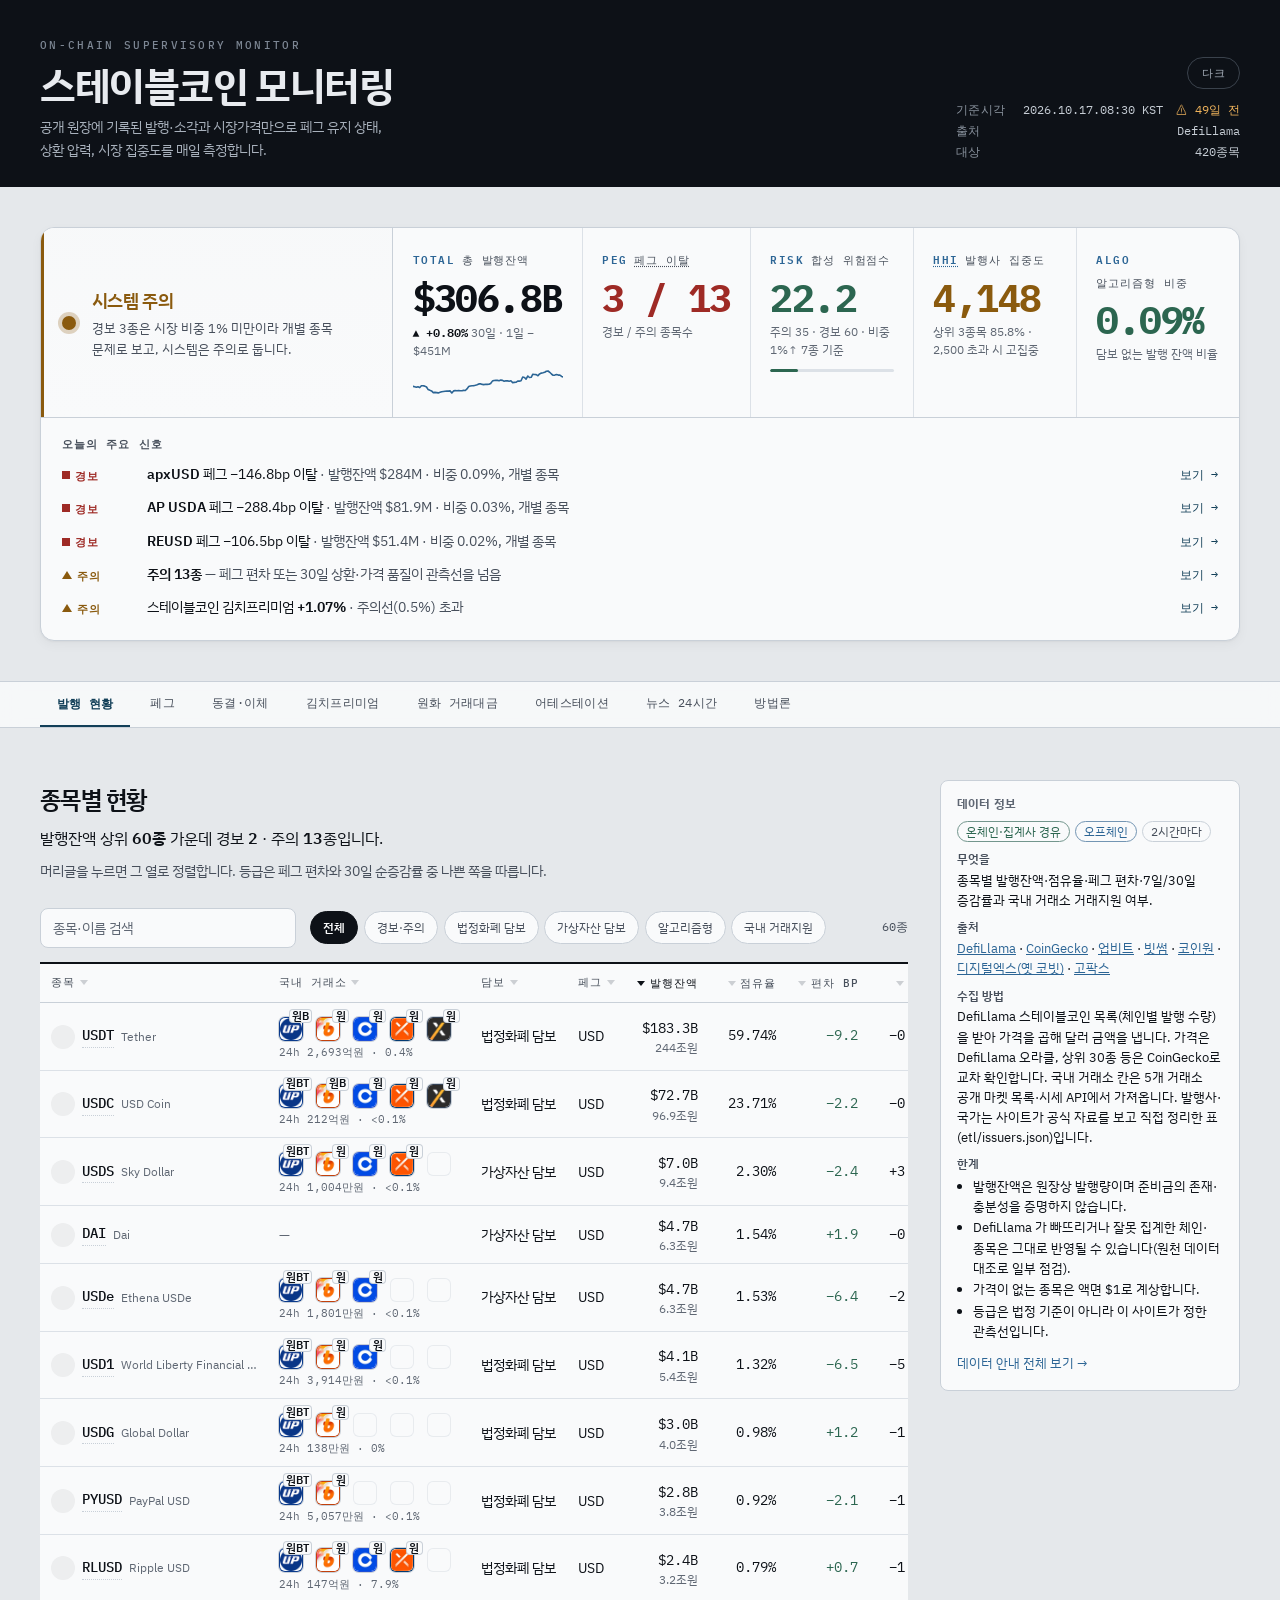
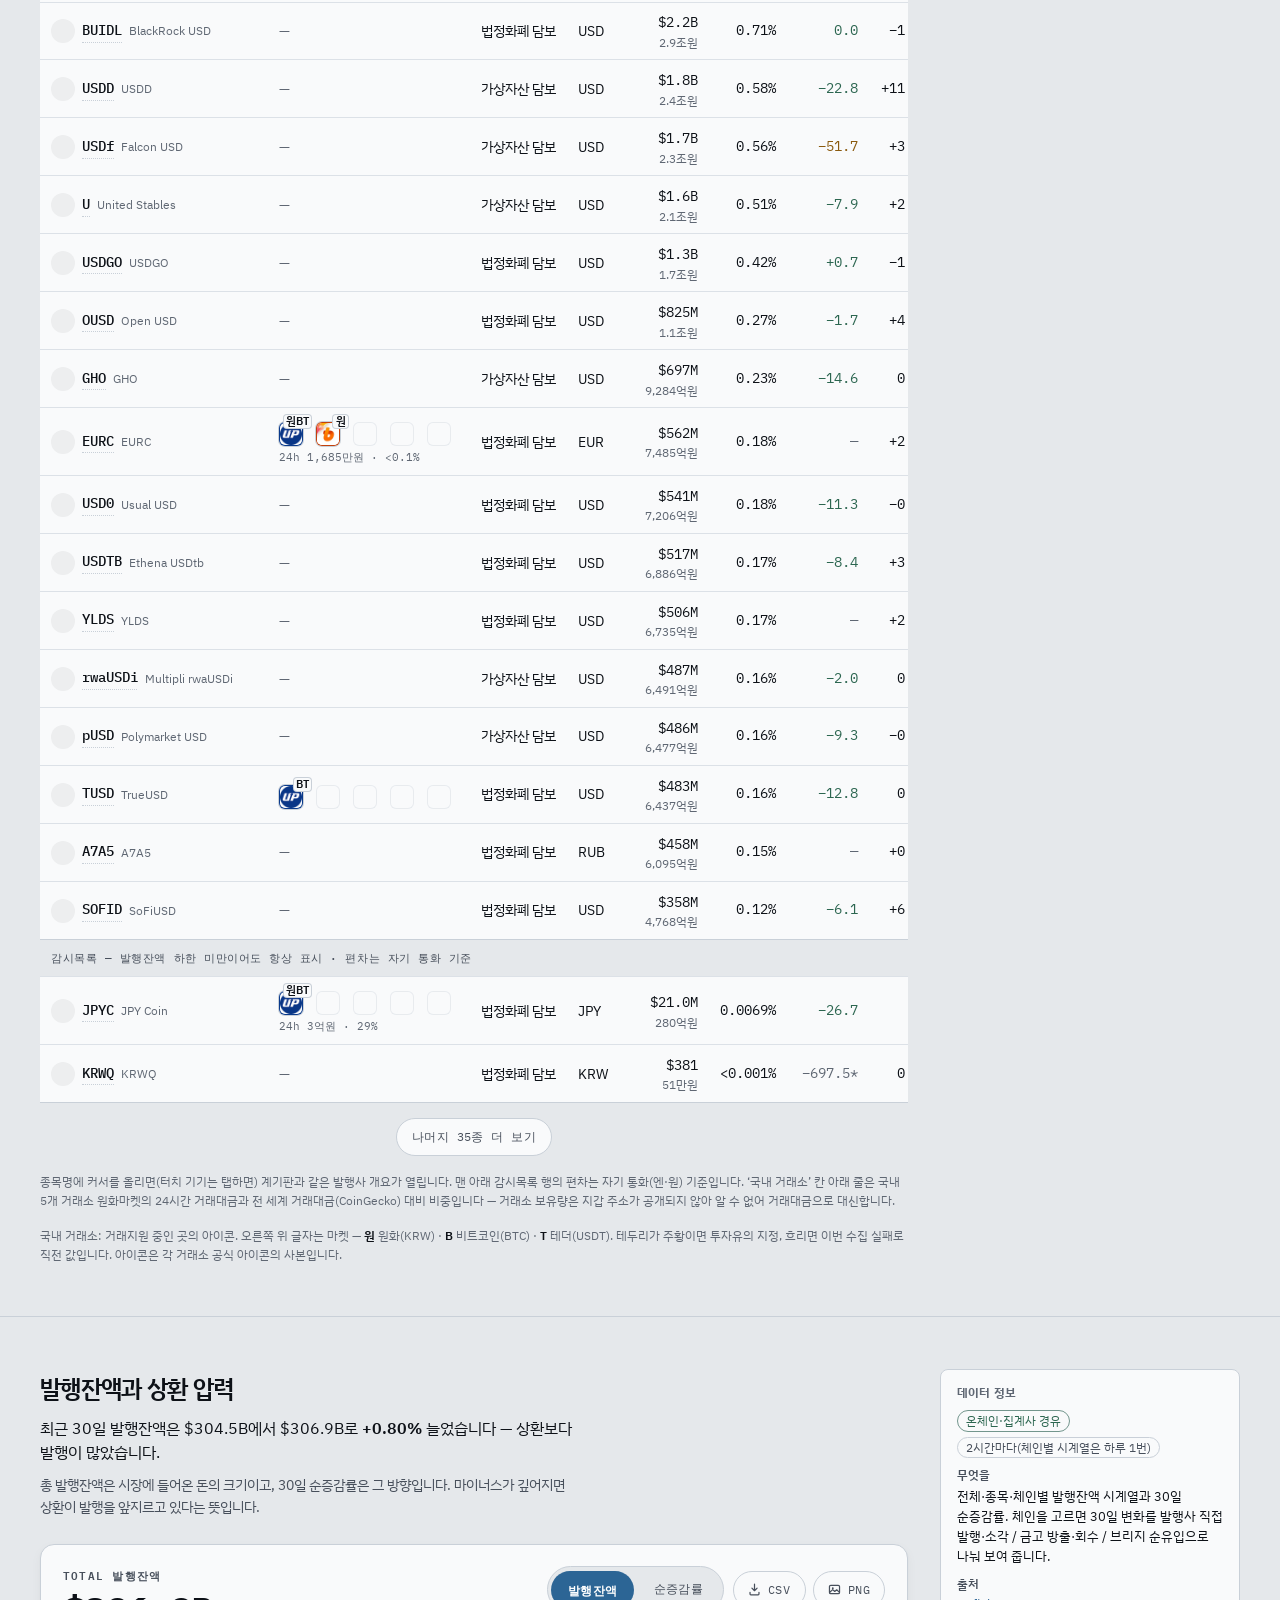
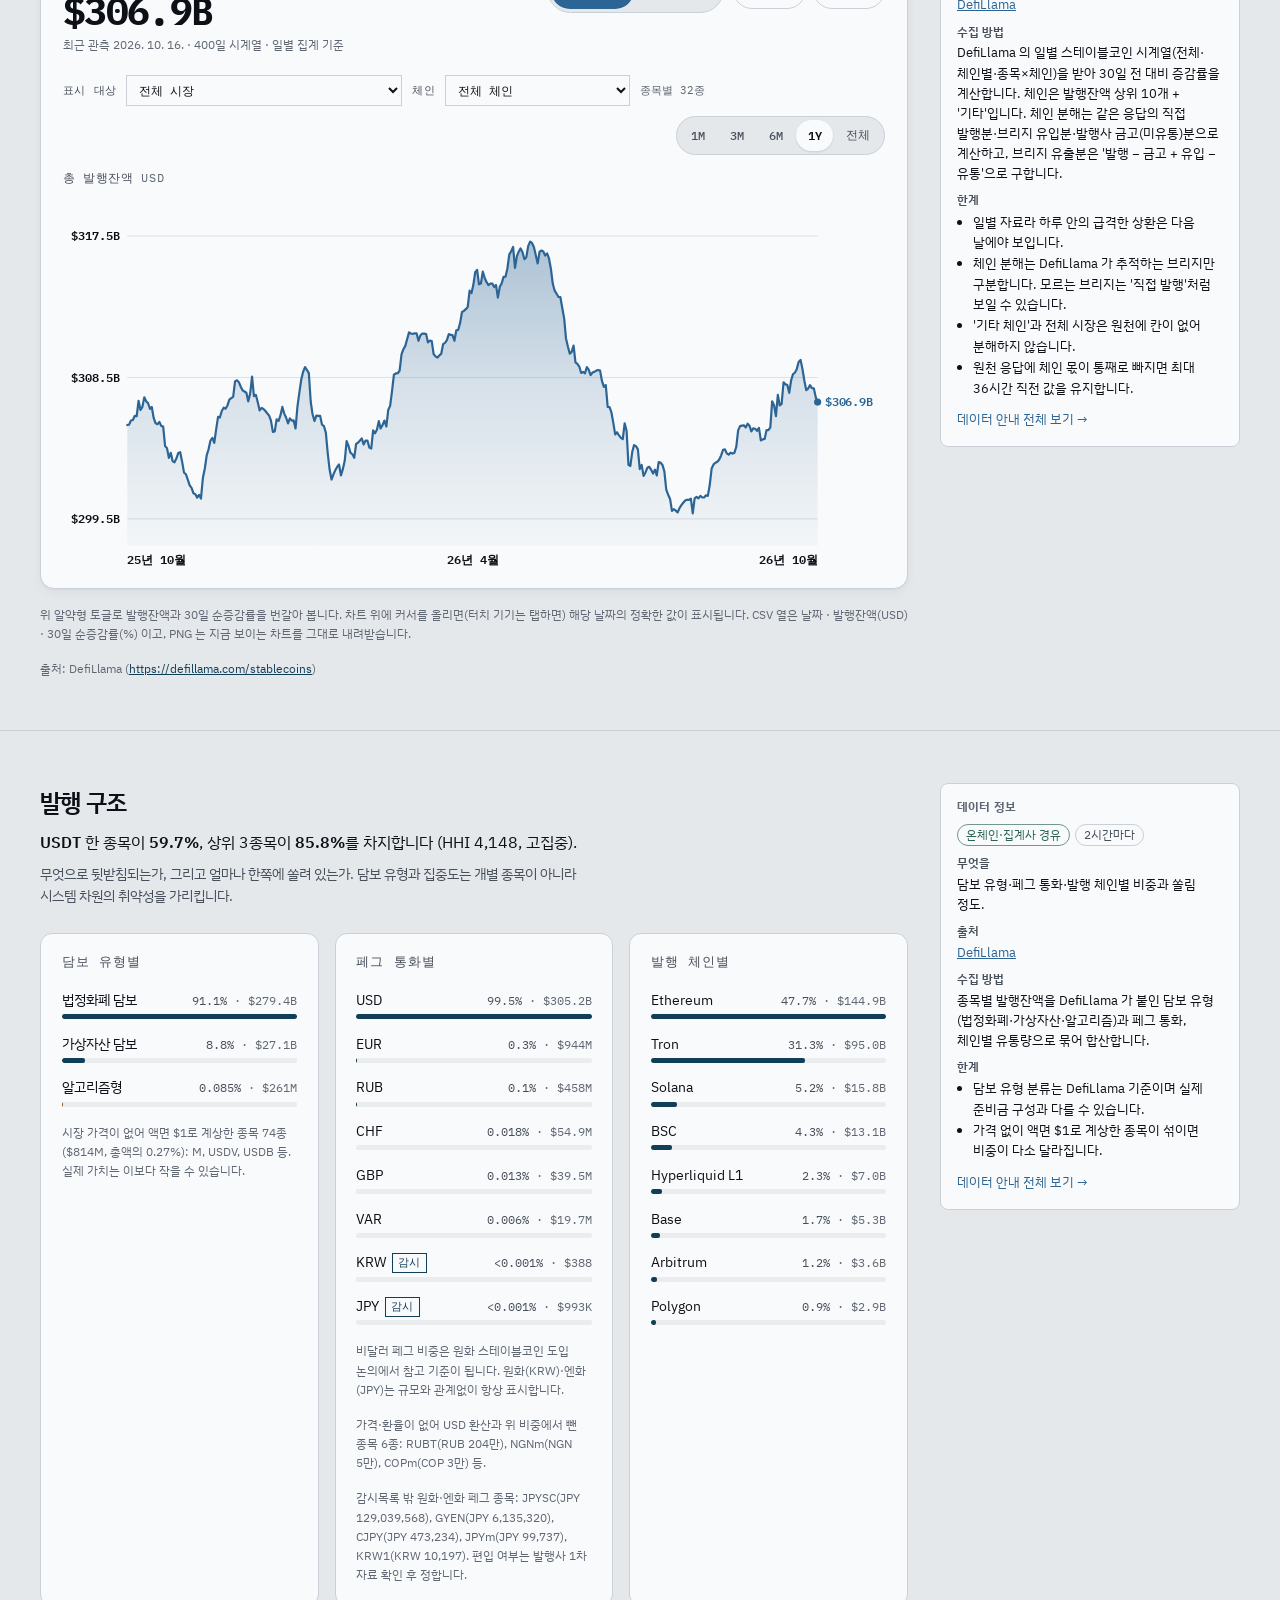
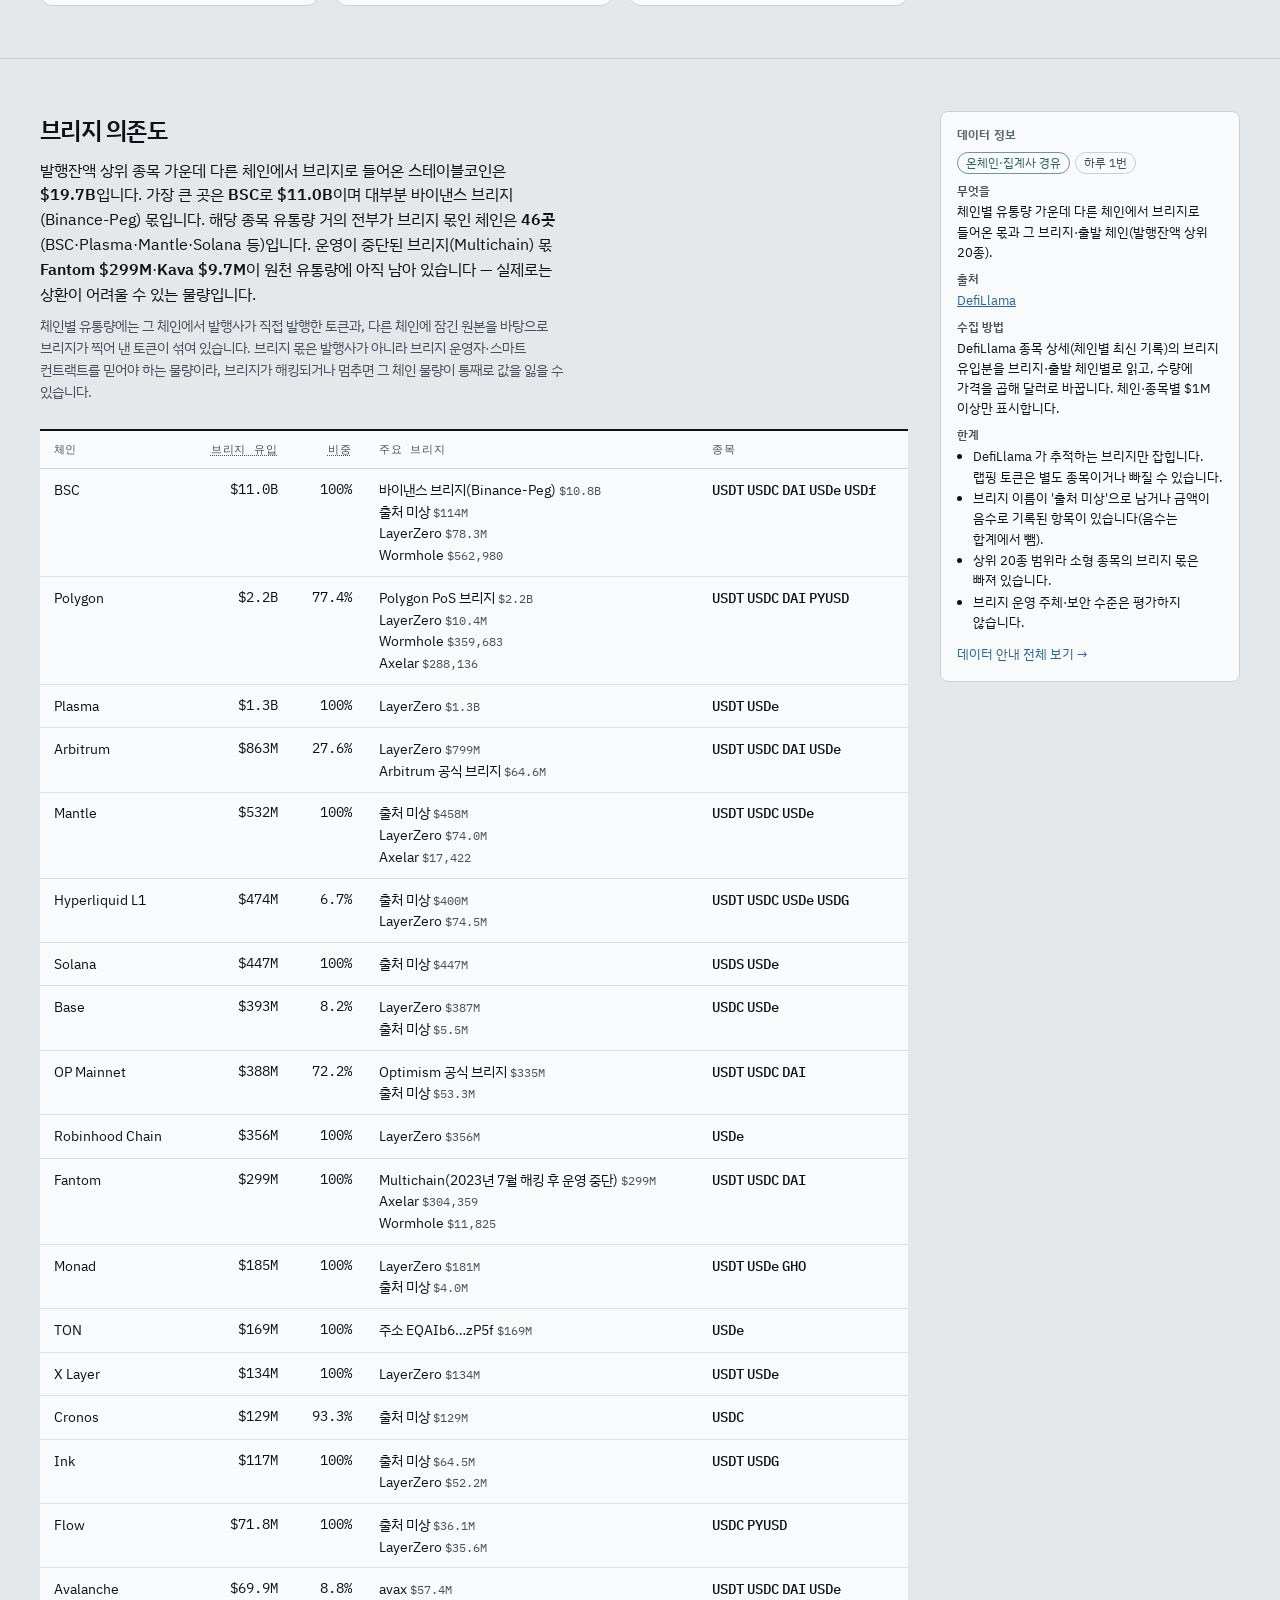
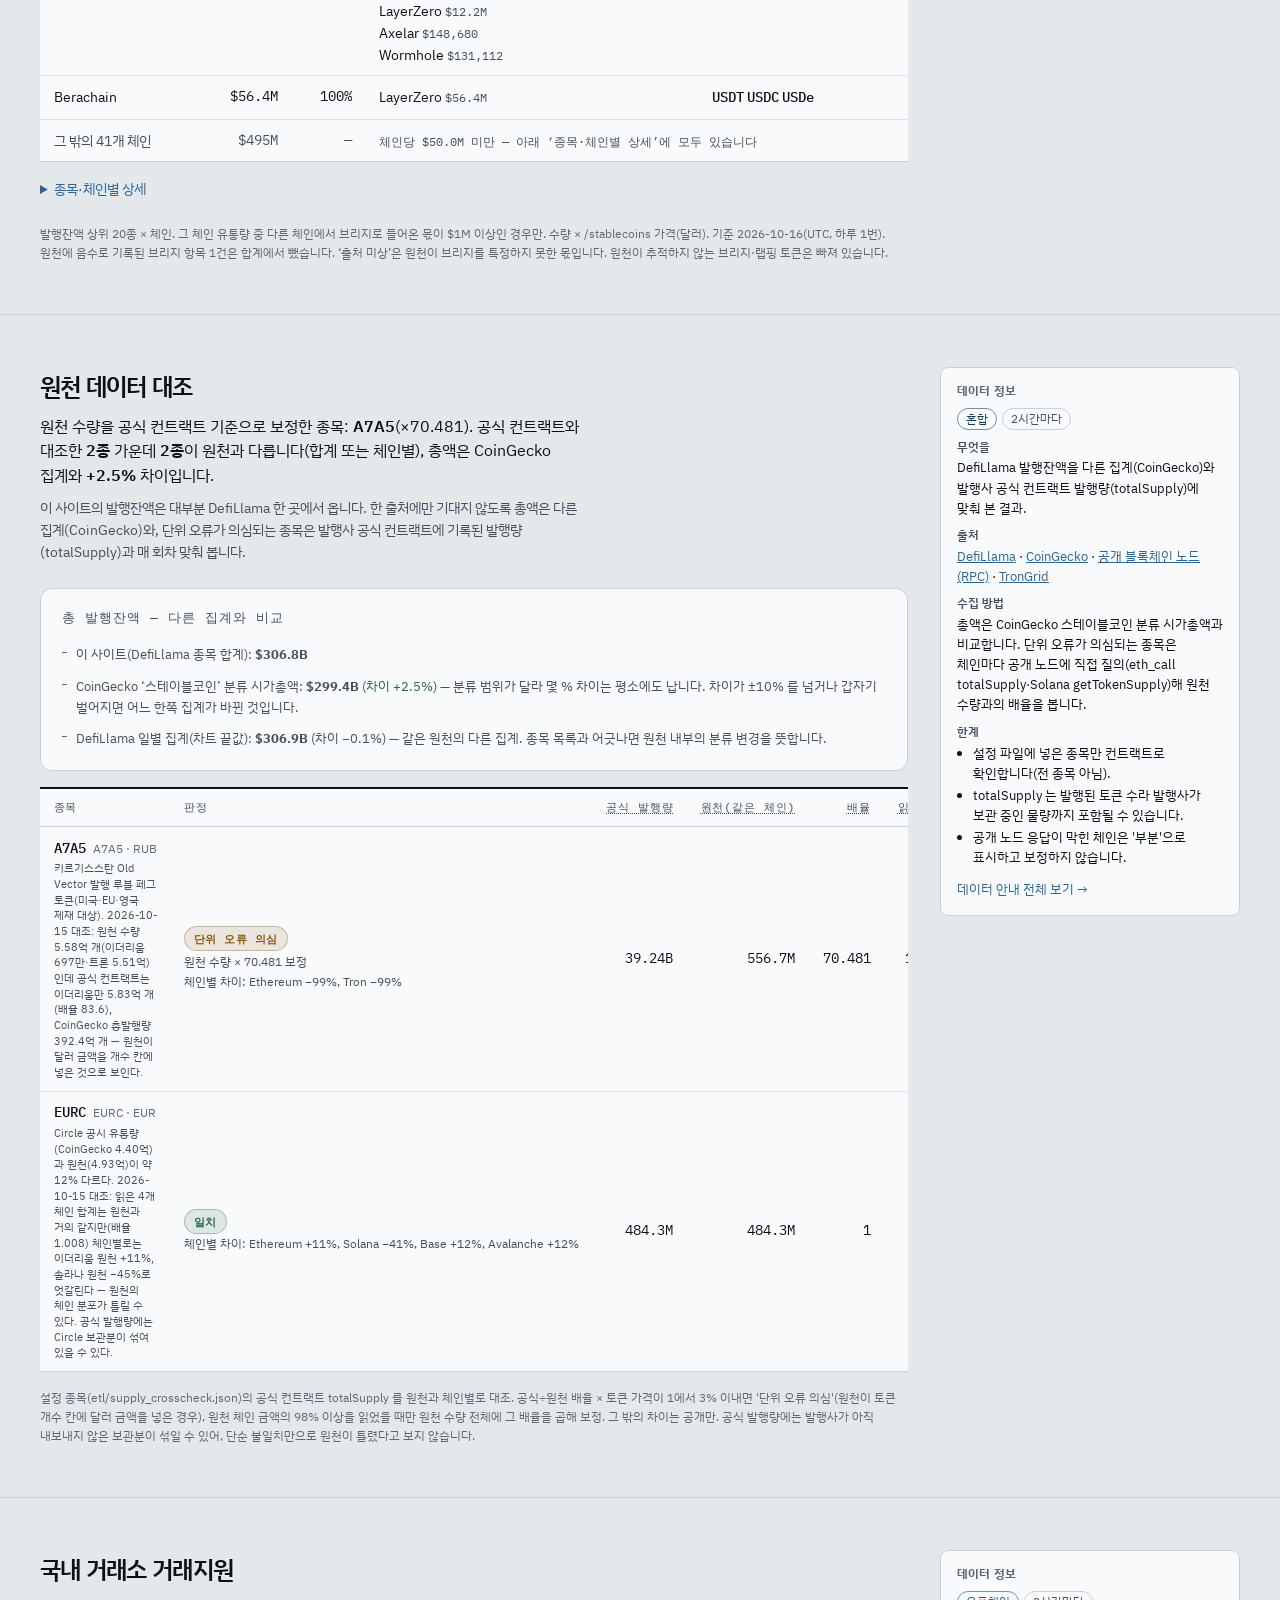
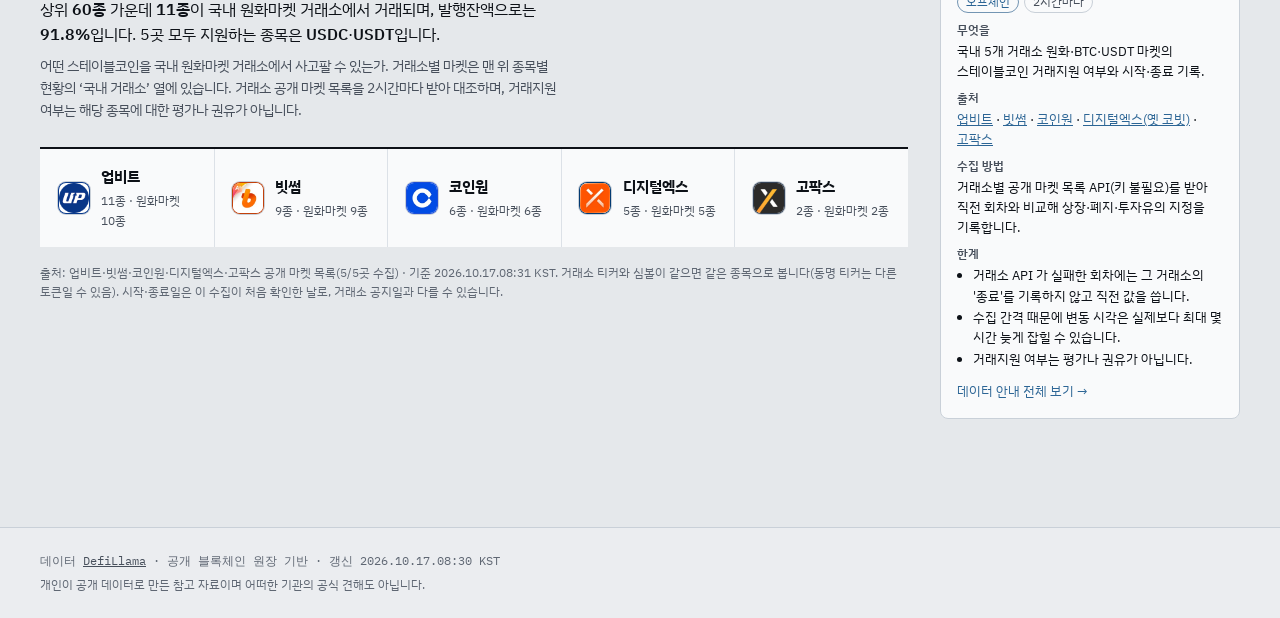
==== index.html @ 20f1ddeb "갱신 2026-10-16T23:32Z" ====
<!DOCTYPE html>
<html lang="ko">
<head>
<meta charset="utf-8">
<meta name="viewport" content="width=device-width, initial-scale=1">
<title>스테이블코인 모니터링 · Stablecoin Monitor</title>
<meta name="description" content="공개 블록체인 원장 기반 스테이블코인 발행·페그·집중도 상시 모니터링. 감독 목적 지표를 매일 갱신합니다.">
<meta name="color-scheme" content="light dark">
<link rel="preconnect" href="https://fonts.googleapis.com">
<link rel="preconnect" href="https://fonts.gstatic.com" crossorigin>
<link href="https://fonts.googleapis.com/css2?family=IBM+Plex+Mono:wght@400;500;600;700&family=IBM+Plex+Sans+KR:wght@400;500;600;700&display=swap" rel="stylesheet">
<!-- 데스크톱(768px 이상)만 Pretendard. media 조건이 맞지 않는 휴대폰에서는 글꼴 파일을
     내려받지 않는다(동적 서브셋이라 쓰이는 글자 조각만 받는다). -->
<link rel="preconnect" href="https://cdn.jsdelivr.net" crossorigin>
<link rel="stylesheet" media="(min-width: 768px)" href="https://cdn.jsdelivr.net/gh/orioncactus/pretendard@v1.3.9/dist/web/variable/pretendardvariable-dynamic-subset.min.css">
<link rel="stylesheet" href="style.css">
<script>
  // 테마: 저장된 선호 > 시스템 선호. body 클래스 전에 적용해 FOUC 방지.
  (function () {
    try {
      var t = localStorage.getItem("scw-theme");
      if (t === "dark" || t === "light") document.documentElement.dataset.theme = t;
      else if (matchMedia("(prefers-color-scheme: dark)").matches) document.documentElement.dataset.theme = "dark";
    } catch (e) {}
  })();
</script>
</head>
<body>

<a class="skip" href="#gauge">본문 바로가기</a>

<header class="masthead">
  <div class="wrap masthead-in">
    <div>
      <p class="eyebrow">ON-CHAIN SUPERVISORY MONITOR</p>
      <h1>스테이블코인 모니터링</h1>
      <p class="lede">공개 원장에 기록된 발행·소각과 시장가격만으로 페그 유지 상태, 상환 압력, 시장 집중도를 매일 측정합니다.</p>
    </div>
    <div class="masthead-right">
      <button type="button" class="theme-btn" id="theme-toggle" aria-label="테마 전환" title="라이트/다크 전환">다크</button>
      <dl class="stamp">
        <dt>기준시각</dt><dd id="stamp-time">—</dd>
        <dt>출처</dt><dd id="stamp-src">—</dd>
        <dt>대상</dt><dd id="stamp-count">—</dd>
      </dl>
    </div>
  </div>
</header>

<div id="sample-band" class="band" hidden>
  <div class="wrap">표시된 수치는 <strong>샘플</strong>입니다. 화면 구성을 확인하기 위한 가짜 값이며, <code>python etl/fetch.py</code> 를 한 번 실행하면 실제 데이터로 교체됩니다.</div>
</div>

<main>

<section class="wrap statuswrap" aria-labelledby="h-status">
  <h2 id="h-status" class="sr">시스템 상태</h2>
  <div class="status">
  <div class="verdict" id="verdict">
    <span class="dot" id="verdict-dot"></span>
    <div>
      <p class="verdict-label" id="verdict-label">—</p>
      <p class="verdict-note" id="verdict-note">데이터를 불러오는 중입니다.</p>
    </div>
  </div>
  <div class="figs">
    <div class="fig"><p class="fig-k"><span class="fig-tag">TOTAL</span>총 발행잔액</p><p class="fig-v" id="f-total">—</p><p class="fig-s" id="f-total-s">&nbsp;</p></div>
    <div class="fig"><p class="fig-k"><span class="fig-tag">PEG</span><abbr title="1달러(또는 1원·1엔) 약속에서 가격이 벗어난 정도. 경보 ±100bp(1%), 주의 ±25bp">페그 이탈</abbr></p><p class="fig-v" id="f-peg">—</p><p class="fig-s">경보 / 주의 종목수</p></div>
    <div class="fig"><p class="fig-k"><span class="fig-tag">RISK</span>합성 위험점수</p><p class="fig-v" id="f-risk">—</p><p class="fig-s" id="f-risk-s">0–100 · 페그·상환·집중·알고·가격품질</p></div>
    <div class="fig"><p class="fig-k"><span class="fig-tag"><abbr title="허핀달-허시만 지수: 점유율(%)을 제곱해 더한 쏠림 지수. 0(완전 분산)~10,000(독점), 2,500 초과는 고집중">HHI</abbr></span>발행사 집중도</p><p class="fig-v" id="f-hhi">—</p><p class="fig-s" id="f-hhi-s">&nbsp;</p></div>
    <div class="fig"><p class="fig-k"><span class="fig-tag">ALGO</span>알고리즘형 비중</p><p class="fig-v" id="f-algo">—</p><p class="fig-s">담보 없는 발행 잔액 비율</p></div>
  </div>
  <div class="signals" id="signals-row" hidden>
    <h3 class="signals-h">오늘의 주요 신호</h3>
    <ul class="signals-list" id="signals"></ul>
  </div>
  </div>
</section>

<nav class="tabbar" aria-label="화면 구성 탭">
  <div class="wrap tabbar-scroll">
    <div class="tablist" role="tablist" aria-label="지표 구분">
      <button type="button" class="tab-btn" role="tab" id="tab-issuance" aria-controls="panel-issuance" aria-selected="true">발행 현황</button>
      <button type="button" class="tab-btn" role="tab" id="tab-peg" aria-controls="panel-peg" aria-selected="false" tabindex="-1">페그</button>
      <button type="button" class="tab-btn" role="tab" id="tab-freeze" aria-controls="panel-freeze" aria-selected="false" tabindex="-1">동결·이체</button>
      <button type="button" class="tab-btn" role="tab" id="tab-premium" aria-controls="panel-premium" aria-selected="false" tabindex="-1">김치프리미엄</button>
      <button type="button" class="tab-btn" role="tab" id="tab-flow" aria-controls="panel-flow" aria-selected="false" tabindex="-1">원화 거래대금</button>
      <button type="button" class="tab-btn" role="tab" id="tab-attest" aria-controls="panel-attest" aria-selected="false" tabindex="-1">어테스테이션</button>
      <button type="button" class="tab-btn" role="tab" id="tab-news" aria-controls="panel-news" aria-selected="false" tabindex="-1">뉴스 24시간</button>
      <button type="button" class="tab-btn" role="tab" id="tab-method" aria-controls="panel-method" aria-selected="false" tabindex="-1">방법론</button>
    </div>
  </div>
</nav>

<div class="tabpanel" id="panel-issuance" role="tabpanel" aria-labelledby="tab-issuance" tabindex="0">

<section class="wrap block" aria-labelledby="h-table">
  <div class="block-head">
    <h2 id="h-table">종목별 현황</h2>
    <p class="lead-stat" id="lead-table" hidden></p>
    <p>머리글을 누르면 그 열로 정렬합니다. 등급은 페그 편차와 30일 순증감률 중 나쁜 쪽을 따릅니다.</p>
  </div>
  <div class="tbl-tools" role="search">
    <label class="sr" for="tbl-q">종목 검색</label>
    <input type="search" id="tbl-q" class="tbl-q" placeholder="종목·이름 검색" autocomplete="off" spellcheck="false">
    <div class="chips" role="group" aria-label="표 거르기">
      <button type="button" class="chip" data-f="all" aria-pressed="true">전체</button>
      <button type="button" class="chip" data-f="alert" aria-pressed="false">경보·주의</button>
      <button type="button" class="chip" data-f="fiat-backed" aria-pressed="false">법정화폐 담보</button>
      <button type="button" class="chip" data-f="crypto-backed" aria-pressed="false">가상자산 담보</button>
      <button type="button" class="chip" data-f="algorithmic" aria-pressed="false">알고리즘형</button>
      <button type="button" class="chip" data-f="kr" aria-pressed="false" hidden>국내 거래지원</button>
    </div>
    <span class="tbl-count" id="tbl-count" aria-live="polite"></span>
  </div>
  <div class="tablewrap">
    <table id="tbl">
      <thead>
        <tr>
          <th scope="col">종목</th><th scope="col" class="th-ex"><abbr title="국내 원화마켓 거래소 5곳(업비트·빗썸·코인원·디지털엑스·고팍스) 가운데 거래지원 중인 곳. 아래 줄은 5곳 원화마켓의 최근 24시간 거래대금과, 그 종목 전 세계 24시간 거래대금(CoinGecko) 대비 비중입니다.">국내 거래소</abbr></th><th scope="col">담보</th><th scope="col">페그</th>
          <th scope="col" class="num">발행잔액</th><th scope="col" class="num">점유율</th>
          <th scope="col" class="num">편차 bp</th><th scope="col" class="num">7일</th>
          <th scope="col" class="num">30일</th><th scope="col">등급</th>
        </tr>
      </thead>
      <tbody></tbody>
      <tbody id="tbl-watch" class="tgroup-body" hidden></tbody>
    </table>
  </div>
  <div class="tbl-more" id="tbl-more-wrap" hidden><button type="button" class="pill-btn" id="tbl-more"></button></div>
  <p class="foot"><span class="gauge-hint">종목명에 커서를 올리면(터치 기기는 탭하면) 계기판과 같은 발행사 개요가 열립니다.</span>
    맨 아래 감시목록 행의 편차는 자기 통화(엔·원) 기준입니다.
    ‘국내 거래소’ 칸 아래 줄은 국내 5개 거래소 원화마켓의 24시간 거래대금과 전 세계 거래대금(CoinGecko) 대비 비중입니다 — 거래소 보유량은 지갑 주소가 공개되지 않아 알 수 없어 거래대금으로 대신합니다.</p>
  <p class="foot ex-legend" id="ex-legend" hidden>국내 거래소: 거래지원 중인 곳의 아이콘. 오른쪽 위 글자는 마켓 —
    <b>원</b> 원화(KRW) · <b>B</b> 비트코인(BTC) · <b>T</b> 테더(USDT). 테두리가 주황이면 투자유의 지정, 흐리면 이번 수집 실패로 직전 값입니다. 아이콘은 각 거래소 공식 아이콘의 사본입니다.</p>
</section>

<section class="wrap block" aria-labelledby="h-trend">
  <div class="block-head">
    <h2 id="h-trend">발행잔액과 상환 압력</h2>
    <p class="lead-stat" id="lead-trend" hidden></p>
    <p>총 발행잔액은 시장에 들어온 돈의 크기이고, 30일 순증감률은 그 방향입니다. 마이너스가 깊어지면 상환이 발행을 앞지르고 있다는 뜻입니다.</p>
  </div>
  <!-- 이 카드 안쪽만 DefiLlama 풍으로 다시 그렸다. 계기판·표·다른 탭은 그대로다. -->
  <div class="tcard">
    <div class="tcard-head">
      <div class="tcard-kpi">
        <p class="tk-label" id="tk-label">TOTAL 발행잔액</p>
        <p class="tk-value" id="tk-value">—</p>
        <p class="tk-sub" id="tk-sub">&nbsp;</p>
      </div>
      <div class="tcard-actions">
        <div class="seg" id="trend-seg" role="group" aria-label="차트에 표시할 지표">
          <button type="button" class="seg-btn" id="seg-total" data-metric="total"
            aria-pressed="true" aria-controls="fig-total">발행잔액</button>
          <button type="button" class="seg-btn" id="seg-flow" data-metric="flow"
            aria-pressed="false" aria-controls="fig-flow">순증감률</button>
        </div>
        <div class="tcard-export">
          <button type="button" class="pill-btn" id="csv-dl">
            <svg viewBox="0 0 16 16" aria-hidden="true" focusable="false"><path d="M8 1.5v8m0 0L4.8 6.3M8 9.5l3.2-3.2M2.5 11.5v2a1 1 0 0 0 1 1h9a1 1 0 0 0 1-1v-2"
              fill="none" stroke="currentColor" stroke-width="1.5" stroke-linecap="round" stroke-linejoin="round"/></svg>CSV</button>
          <button type="button" class="pill-btn" id="png-dl">
            <svg viewBox="0 0 16 16" aria-hidden="true" focusable="false"><rect x="1.8" y="2.8" width="12.4" height="10.4" rx="1.6"
              fill="none" stroke="currentColor" stroke-width="1.5"/><circle cx="5.9" cy="6.4" r="1.15" fill="currentColor"/><path
              d="M2.2 11.4 5.8 8.2l2.5 2.2 2.4-2 3.1 2.8" fill="none" stroke="currentColor" stroke-width="1.5"
              stroke-linecap="round" stroke-linejoin="round"/></svg>PNG</button>
        </div>
      </div>
    </div>

    <div class="chart-tools">
      <label class="ct-label" for="series-pick">표시 대상</label>
      <select id="series-pick" class="ct-select">
        <option value="__all__">전체 시장</option>
      </select>
      <label class="ct-label" for="chain-pick">체인</label>
      <select id="chain-pick" class="ct-select" disabled>
        <option value="__all__">전체 체인</option>
      </select>
      <span class="ct-hint" id="series-hint"></span>
      <div class="range" id="trend-range" role="group" aria-label="표시 기간">
        <button type="button" class="range-btn" data-days="30" aria-pressed="false">1M</button>
        <button type="button" class="range-btn" data-days="90" aria-pressed="false">3M</button>
        <button type="button" class="range-btn" data-days="180" aria-pressed="false">6M</button>
        <button type="button" class="range-btn" data-days="365" aria-pressed="true">1Y</button>
        <button type="button" class="range-btn" data-days="0" aria-pressed="false">전체</button>
      </div>
    </div>

    <div class="charts">
      <figure class="chart" id="fig-total">
        <figcaption><span id="cap-total">총 발행잔액</span> <span class="unit">USD</span></figcaption>
        <div id="chart-total" class="chart-plot"></div>
      </figure>
      <figure class="chart" id="fig-flow" hidden>
        <figcaption><span id="cap-flow">30일 순증감률</span> <span class="unit">%</span></figcaption>
        <div id="chart-flow" class="chart-plot"></div>
      </figure>
    </div>
  </div>
  <p class="foot" id="chain-note" hidden></p>
  <div class="cflow" id="chain-flow" hidden></div>
  <p class="foot">위 알약형 토글로 발행잔액과 30일 순증감률을 번갈아 봅니다.
    차트 위에 커서를 올리면(터치 기기는 탭하면) 해당 날짜의 정확한 값이 표시됩니다.
    CSV 열은 날짜 · 발행잔액(USD) · 30일 순증감률(%) 이고, PNG 는 지금 보이는 차트를 그대로 내려받습니다.</p>
  <p class="foot">출처: DefiLlama (<a href="https://defillama.com/stablecoins" rel="noopener">https://defillama.com/stablecoins</a>)</p>
</section>

<section class="wrap block" aria-labelledby="h-struct">
  <div class="block-head">
    <h2 id="h-struct">발행 구조</h2>
    <p class="lead-stat" id="lead-struct" hidden></p>
    <p>무엇으로 뒷받침되는가, 그리고 얼마나 한쪽에 쏠려 있는가. 담보 유형과 집중도는 개별 종목이 아니라 시스템 차원의 취약성을 가리킵니다.</p>
  </div>
  <div class="cols">
    <div class="panel">
      <h3>담보 유형별</h3>
      <div id="mech-bars" class="bars"></div>
      <p class="foot" id="mech-facevalued" hidden></p>
      <p class="foot" id="mech-dropped" hidden></p>
    </div>
    <div class="panel">
      <h3>페그 통화별</h3>
      <div id="cur-bars" class="bars"></div>
      <p class="foot">비달러 페그 비중은 원화 스테이블코인 도입 논의에서 참고 기준이 됩니다. 원화(KRW)·엔화(JPY)는 규모와 관계없이 항상 표시합니다.</p>
      <p class="foot" id="cur-unvalued" hidden></p>
      <p class="foot" id="cur-candidates" hidden></p>
    </div>
    <div class="panel">
      <h3>발행 체인별</h3>
      <div id="chain-bars" class="bars"></div>
    </div>
  </div>
</section>

<section class="wrap block" id="br-sec" aria-labelledby="h-br" hidden>
  <div class="block-head">
    <h2 id="h-br">브리지 의존도</h2>
    <p class="lead-stat" id="lead-br" hidden></p>
    <p>체인별 유통량에는 그 체인에서 발행사가 직접 발행한 토큰과, 다른 체인에 잠긴 원본을 바탕으로 브리지가 찍어 낸 토큰이 섞여 있습니다. 브리지 몫은 발행사가 아니라 브리지 운영자·스마트 컨트랙트를 믿어야 하는 물량이라, 브리지가 해킹되거나 멈추면 그 체인 물량이 통째로 값을 잃을 수 있습니다.</p>
  </div>
  <div class="tablewrap">
    <table id="br-chain-tbl">
      <thead><tr>
        <th scope="col">체인</th>
        <th scope="col" class="num"><abbr title="발행잔액 상위 종목이 이 체인에서 다른 체인으로부터 브리지로 들어온 양(달러)">브리지 유입</abbr></th>
        <th scope="col" class="num"><abbr title="브리지 유입이 있는 종목들의 이 체인 유통량 가운데 브리지 유입 몫">비중</abbr></th>
        <th scope="col">주요 브리지</th>
        <th scope="col">종목</th>
      </tr></thead>
      <tbody></tbody>
    </table>
  </div>
  <details class="br-more">
    <summary>종목·체인별 상세</summary>
    <div class="tablewrap">
      <table id="br-tbl">
        <thead><tr>
          <th scope="col">종목</th><th scope="col">체인</th>
          <th scope="col" class="num">브리지 유입</th>
          <th scope="col" class="num"><abbr title="그 종목의 이 체인 유통량 가운데 브리지로 들어온 몫">비중</abbr></th>
          <th scope="col">브리지(출발 체인)</th>
        </tr></thead>
        <tbody></tbody>
      </table>
    </div>
  </details>
  <p class="foot" id="br-note"></p>
</section>

<section class="wrap block" id="xc-sec" aria-labelledby="h-xc" hidden>
  <div class="block-head">
    <h2 id="h-xc">원천 데이터 대조</h2>
    <p class="lead-stat" id="lead-xc" hidden></p>
    <p>이 사이트의 발행잔액은 대부분 DefiLlama 한 곳에서 옵니다. 한 출처에만 기대지 않도록 총액은 다른 집계(CoinGecko)와, 단위 오류가 의심되는 종목은 발행사 공식 컨트랙트에 기록된 발행량(totalSupply)과 매 회차 맞춰 봅니다.</p>
  </div>
  <div class="panel" id="xc-total-wrap" hidden>
    <h3>총 발행잔액 — 다른 집계와 비교</h3>
    <ul class="plain" id="xc-total"></ul>
  </div>
  <div class="tablewrap" id="xc-tbl-wrap" hidden>
    <table id="xc-tbl" data-tipify>
      <thead><tr>
        <th scope="col">종목</th><th scope="col">판정</th>
        <th scope="col" class="num"><abbr title="발행사 공식 컨트랙트의 totalSupply 를 체인마다 직접 읽어 더한 값(토큰 개수). 발행사가 보관 중인 미유통분이 섞여 있을 수 있습니다.">공식 발행량</abbr></th>
        <th scope="col" class="num"><abbr title="같은 체인들에 대해 원천(DefiLlama)이 적은 토큰 개수">원천(같은 체인)</abbr></th>
        <th scope="col" class="num"><abbr title="공식 발행량 ÷ 원천. 1이면 일치. 토큰 1개 가격(달러)의 역수와 같으면 원천이 '개수' 칸에 '달러 금액'을 넣었다는 뜻입니다.">배율</abbr></th>
        <th scope="col" class="num"><abbr title="공식 컨트랙트를 읽은 체인이 원천 기준 그 종목 발행량의 몇 %를 차지하는가. 98% 이상일 때만 보정합니다.">읽은 범위</abbr></th>
        <th scope="col">체인별</th>
      </tr></thead>
      <tbody></tbody>
    </table>
  </div>
  <p class="foot" id="xc-note"></p>
</section>

<section class="wrap block" id="kr-sec" aria-labelledby="h-kr" hidden>
  <div class="block-head">
    <h2 id="h-kr">국내 거래소 거래지원</h2>
    <p class="lead-stat" id="lead-kr" hidden></p>
    <p>어떤 스테이블코인을 국내 원화마켓 거래소에서 사고팔 수 있는가. 거래소별 마켓은 맨 위 종목별 현황의 ‘국내 거래소’ 열에 있습니다. 거래소 공개 마켓 목록을 2시간마다 받아 대조하며, 거래지원 여부는 해당 종목에 대한 평가나 권유가 아닙니다.</p>
  </div>
  <ul class="ex-sum" id="ex-sum"></ul>
  <p class="foot" id="kr-basis"></p>
  <div class="panel kr-events" id="kr-events-wrap" hidden>
    <h3>최근 거래지원 변동</h3>
    <ul class="kr-events-list" id="kr-events"></ul>
  </div>
</section>

</div>

<div class="tabpanel" id="panel-peg" role="tabpanel" aria-labelledby="tab-peg" tabindex="0" hidden>

<section class="wrap block" id="gauge" aria-labelledby="h-gauge">
  <div class="block-head">
    <h2 id="h-gauge">페그 편차 계기판</h2>
    <p class="lead-stat" id="lead-gauge" hidden></p>
    <p>스테이블코인의 유일한 약속은 1.0000입니다. 가운데 세로선이 그 약속이고, 표식이 얼마나 벗어나 있는지를 베이시스포인트로 잽니다. 옅은 띠는 ±25bp 허용 구간입니다. 발행잔액 상위 16종에, 그 밖의 국내 원화마켓 상장 종목(‘국내’ 표시)을 더해 보여 줍니다.</p>
  </div>
  <p class="gcap" id="gauge-basis">가격 출처: DefiLlama 가격 오라클(다중 소스 집계, 단일 거래소 체결가 아님) · 기준시각: —</p>
  <div class="ghead" aria-hidden="true">
    <span>종목</span>
    <span class="scale">
      <span style="left:0%">−150</span><span style="left:16.7%">−100</span><span style="left:41.7%">−25</span>
      <span style="left:50%" class="scale-mid">1.0000</span>
      <span style="left:58.3%">+25</span><span style="left:83.3%">+100</span><span style="left:100%">+150</span>
    </span>
    <span class="gunit">편차 bp</span>
  </div>
  <ol class="gauge" id="gauge-list"></ol>
  <p class="foot">USD 페그 종목만 표시합니다. 이자부 토큰화 상품(USYC·USDY·reUSD 등)은 $1 고정이 목표가 아니므로 편차 계산에서 제외합니다. ±150bp를 넘는 편차는 끝단에 고정되며 수치로 확인하십시오.
    <span class="gauge-hint">종목명에 커서를 올리면(터치 기기는 탭하면) 발행사 개요가 열립니다.</span></p>
  <p class="foot" id="gauge-nonusd" hidden></p>
  <p class="foot" id="gauge-yield" hidden></p>

  <!-- 감시목록: 발행잔액 하한($50M)과 무관하게 항상 보여 주는 원화·엔화 스테이블코인.
       편차는 자기 통화 기준(가격USD × 환율)이고, 등급 허용폭은 환율 시차만큼 넓다. -->
  <div class="watch-sub" id="watch-wrap" hidden>
    <h3 class="watch-h">감시목록 · 원화·엔화 스테이블코인 <span class="watch-tag">자기 통화 기준</span></h3>
    <p class="gcap" id="watch-basis"></p>
    <ol class="gauge watch-gauge" id="watch-gauge"></ol>
    <p class="foot">발행 규모가 작아 위 계기판(발행잔액 $50M 이상)에는 잡히지 않지만 국내 감독 논의와 직접 맞닿아 있어 따로 봅니다.
      편차는 “토큰 1개가 자기 통화로 얼마인가”(가격 USD × 환율)가 1엔·1원에서 얼마나 벗어났는지입니다.
      환율이 하루 한 번 고시되는 기준환율이라 장중 환율 변동만큼 오차가 생기므로, 옅은 띠(허용 구간)를 ±75bp로 넓혀 봅니다.
      유통액이 아주 작은 종목은 가격 자체를 믿기 어려워 숫자만 회색으로 보이고 등급은 매기지 않습니다.</p>
    <ul class="foot watch-notes" id="watch-notes"></ul>
  </div>
</section>

<section class="wrap block" id="dp-sec" aria-labelledby="h-dp" hidden>
  <div class="block-head">
    <h2 id="h-dp">디페그 사건 기록</h2>
    <p class="lead-stat" id="lead-dp" hidden></p>
    <p>계기판은 지금 이 순간의 편차만 보여 줍니다. 여기서는 발행잔액 $1억 이상 종목이 페그 주의선(±25bp)을 넘은 때부터 다시 돌아온 때까지를 한 ‘사건’으로 묶어, 얼마나 깊게(최대 편차) 얼마나 오래(지속) 벗어났는지 남깁니다.</p>
  </div>
  <div class="tbl-tools"><div class="chips" role="group" aria-label="사건 거르기">
    <button type="button" class="chip" id="dp-all" aria-pressed="false">한 번만 관측된 사건 포함</button>
  </div></div>
  <div class="tablewrap">
    <table id="dp-tbl" data-tipify>
      <thead><tr>
        <th scope="col">종목</th><th scope="col">시작</th><th scope="col">끝</th>
        <th scope="col" class="num"><abbr title="첫 이탈 관측부터 마지막 이탈 관측까지. 수집이 몇 시간 간격이라 실제와 몇 시간 다를 수 있습니다.">지속</abbr></th>
        <th scope="col" class="num"><abbr title="사건 동안 가장 크게 벗어난 편차(bp, 0.01%p). 마이너스는 $1 아래.">최대 편차</abbr></th>
        <th scope="col" class="num"><abbr title="이탈 상태로 관측된 수집 회차 수">관측</abbr></th>
      </tr></thead>
      <tbody></tbody>
    </table>
  </div>
  <button type="button" class="chip" id="dp-more" hidden>더 보기</button>
  <p class="foot" id="dp-note"></p>
</section>

</div>

<div class="tabpanel" id="panel-freeze" role="tabpanel" aria-labelledby="tab-freeze" tabindex="0" hidden>

<section class="wrap block" id="freeze-sec" aria-labelledby="h-freeze" hidden>
  <div class="block-head">
    <h2 id="h-freeze">발행사 동결 조치</h2>
    <p class="lead-stat" id="lead-freeze" hidden></p>
    <p>페그 편차가 시장이 발행사를 어떻게 보는지의 지표라면, 동결 건수는 발행사가 실제로 통제권을 얼마나 행사하는지의 지표입니다. 블랙리스트 등재와 잔액 소각은 전부 온체인 기록으로 남습니다.</p>
  </div>
  <div class="fz-figs">
    <div class="fig"><p class="fig-k">동결</p><p class="fig-v" id="fz-freeze">—</p><p class="fig-s" id="fz-window">&nbsp;</p></div>
    <div class="fig"><p class="fig-k">해제</p><p class="fig-v" id="fz-unfreeze">—</p><p class="fig-s">동결 후 되돌린 건수</p></div>
    <div class="fig"><p class="fig-k">잔액 소각</p><p class="fig-v" id="fz-seize">—</p><p class="fig-s">보유분을 직접 없앤 건수</p></div>
    <div class="fig"><p class="fig-k">소각 규모</p><p class="fig-v" id="fz-amount">—</p><p class="fig-s">토큰 단위 합계</p></div>
  </div>

  <div class="ghead fz-head" aria-hidden="true">
    <span>발행사</span><span class="fz-axis" id="fz-axis"></span><span class="gunit">건수</span>
  </div>
  <ol class="gauge" id="fz-lanes"></ol>
  <p class="foot">가로축은 조회 기간입니다. 진한 표식은 동결, 붉은 표식은 잔액 소각입니다. 해제는 표시하지 않습니다. 발행사 줄에 커서를 올리면 체인별 건수가 보입니다.</p>

  <div class="panel fz-chain-panel" id="fz-chains-wrap" hidden>
    <h3>체인별 조치</h3>
    <div class="tablewrap tw-inner">
      <table id="fz-chains">
        <thead><tr>
          <th scope="col">체인</th><th scope="col">종목</th><th scope="col" class="num">동결</th>
          <th scope="col" class="num">해제</th><th scope="col" class="num">해제 비율</th><th scope="col" class="num">소각</th><th scope="col">수집 상태</th>
        </tr></thead>
        <tbody></tbody>
      </table>
    </div>
    <p class="foot">이더리움 계열(이더리움·아비트럼·폴리곤)은 블랙리스트 등재 이벤트, 트론은 USDT 블랙리스트 이벤트, 솔라나는 발행사의 동결 권한 주소가 실행한 계정 동결(FreezeAccount) 명령을 셉니다. 솔라나는 주소가 아니라 토큰 계정 단위라 한 사람이 여러 건으로 잡힐 수 있습니다. BNB 체인의 USDT·USDC 는 바이낸스가 발행한 브리지 토큰이라 제외하고, 베이스·옵티미즘·아발란체는 무료 조회 키로 막혀 있어 제외합니다. 솔라나 USDT 는 기록이 많아 과거분을 회차마다 나눠 채웁니다.</p>
  </div>

  <div class="panel fz-spike-panel" id="fz-spikes-wrap" hidden>
    <h3>집중 조치일</h3>
    <p class="fz-spike-lead">한 종목이 하루에 평소보다 훨씬 많이 동결·소각한 날입니다. 보통 수사 한 건이나 제재 지정 한 번으로 여러 주소를 한꺼번에 묶을 때 생기므로, 그날 전후 뉴스(대형 해킹, 제재 대상 지정, 국제 공조 수사)와 같이 보면 원인을 짐작할 수 있습니다.</p>
    <div class="tablewrap tw-inner">
      <table id="fz-spikes">
        <thead><tr>
          <th scope="col">일자</th><th scope="col">종목</th><th scope="col" class="num">건수</th>
          <th scope="col" class="num">평소 대비</th><th scope="col">체인</th><th scope="col">같은 날</th>
        </tr></thead>
        <tbody></tbody>
      </table>
    </div>
    <p class="foot" id="fz-spike-rule"></p>
  </div>

  <div class="cols fz-cols">
    <div class="panel fz-recent">
      <h3>최근 조치</h3>
      <div class="tablewrap tw-inner">
        <table id="fz-tbl">
          <thead><tr>
            <th scope="col">일자</th><th scope="col">발행사</th><th scope="col">체인</th><th scope="col">조치</th>
            <th scope="col">대상 주소</th><th scope="col" class="num">규모</th>
          </tr></thead>
          <tbody></tbody>
        </table>
      </div>
    </div>
    <div class="panel">
      <h3>읽는 법</h3>
      <ul class="plain fz-guide">
        <li><strong>위험 지표가 아닙니다.</strong> 1년치를 모아도 소각액이 USDT 발행잔액의 1% 에도 못 미쳐 페그·상환과는 무관합니다. 그래서 시스템 등급과 합성점수에 넣지 않습니다.</li>
        <li><strong>건수는 범죄 규모가 아니라 발행사 정책을 더 많이 반영합니다.</strong> 테더는 여러 나라 수사기관과 협력해 적극적으로 동결해 온 편이고, 서클은 법원 명령 등 법적 요구가 있을 때 동결한다는 입장을 밝혀 왔습니다. 종목 간 건수 차이를 그대로 ‘어느 쪽이 더 위험하다’로 읽으면 안 됩니다.</li>
        <li><strong>트론 비중이 큰 이유.</strong> 트론 USDT 는 장외거래·송금에 가장 많이 쓰이는 경로라 사기·자금세탁 자금도 그쪽으로 많이 움직입니다.</li>
        <li><strong>급증한 날은 뉴스와 같이 보세요.</strong> 아래 ‘집중 조치일’이 대부분 한 사건의 일괄 조치입니다. 여러 발행사가 같은 날 몰렸다면 공동 대응일 수 있습니다.</li>
        <li><strong>해제 비율은 절차의 흔적입니다.</strong> 동결 뒤 풀린 비율로, 오인 동결 정정·조사 종결·합의 같은 사후 절차가 작동하는지 간접적으로 보여 줍니다. 건수가 적은 줄은 비율을 해석하지 않습니다.</li>
        <li><strong>규제 관점.</strong> 미국 GENIUS Act 처럼 발행사에 적법한 명령에 따른 동결·압수 능력을 요구하는 흐름이 있습니다. 이 기록은 그 권한이 실제로 얼마나·어떻게 쓰이는지 보여 줍니다.</li>
        <li><strong>한계.</strong> 동결은 발행사가 단독으로 실행하며 사법 판단이 먼저 있었는지는 온체인에서 알 수 없습니다. 동결 금액은 기록되지 않고(소각만 금액 있음), 이 사이트는 발행사가 등재한 주소를 집계할 뿐 특정인을 추적하지 않습니다.</li>
      </ul>
      <p class="foot" id="fz-notes"></p>
    </div>
  </div>
</section>

<div class="wrap empty-state" id="freeze-empty">
  <div class="empty-box">
    <h3>아직 표시할 데이터가 없습니다</h3>
    <p>발행사 동결·소각 이벤트는 이더리움 계열·트론·솔라나 온체인 기록에서 수집합니다.</p>
    <p class="empty-reason">필요 시크릿: <code>ETHERSCAN_API_KEY</code> · 확인 위치: <strong>Actions</strong> 탭 → “수집 및 배포” 워크플로 → “동결 조치 수집” 단계 로그</p>
  </div>
</div>

<section class="wrap block" id="otx-sec" aria-labelledby="h-otx" hidden>
  <div class="block-head">
    <h2 id="h-otx">온체인 이체 건수 (최근 30일)</h2>
    <p class="lead-stat" id="lead-otx" hidden></p>
    <p>종목·체인마다 하루에 토큰 이체(Transfer) 기록이 몇 건 남았는지 셉니다. 발행잔액이 ‘얼마나 있나’라면 이체 건수는 ‘얼마나 쓰이나’입니다. 이체 1건은 블록체인에 기록된 토큰 이동 하나이며, 거래 하나에 이체가 여럿 들어 있을 수 있고 봇·차익거래·자기 지갑 간 이동도 함께 셉니다.</p>
  </div>
  <div class="tablewrap">
    <table id="otx-tbl" data-tipify>
      <thead><tr>
        <th scope="col">종목</th><th scope="col">체인</th>
        <th scope="col" class="num">30일 이체</th><th scope="col" class="num">하루 평균</th>
        <th scope="col" class="num"><abbr title="직전 30일 이체 건수와 비교한 증감률">전 30일 대비</abbr></th>
        <th scope="col" class="num"><abbr title="하루에 한 번 이상 토큰을 보내거나 받은 주소 수의 30일 평균">활동 주소</abbr></th>
        <th scope="col" class="num"><abbr title="그 종목 발행량 가운데 이 체인에 있는 비중(DefiLlama). 낮을수록 이 줄의 이체 건수는 그 종목 전체의 일부만 보여 줍니다.">이 체인 비중</abbr></th>
        <th scope="col">일별 추이</th>
      </tr></thead>
      <tbody></tbody>
    </table>
  </div>
  <div class="panel otx-limits" id="otx-limits" hidden>
    <h3>세지 못하는 부분</h3>
    <ul class="plain" id="otx-limits-list"></ul>
  </div>
  <p class="foot" id="otx-note"></p>
</section>

</div>

<div class="tabpanel" id="panel-premium" role="tabpanel" aria-labelledby="tab-premium" tabindex="0" hidden>

<section class="wrap block" id="premium-sec" aria-labelledby="h-premium" hidden>
  <div class="block-head">
    <h2 id="h-premium">국경 간 순유출 — 김치프리미엄
      <span class="live-badge" id="pm-live-badge"><i class="live-dot" id="pm-live-dot"></i>LIVE</span>
    </h2>
    <p class="lead-stat" id="lead-premium" hidden></p>
    <p>프리미엄은 재정거래 유인의 크기입니다. 라벨링된 지갑 없이도 가격만으로 잡히기 때문에, 실제 자금이 움직이기 전에 먼저 나타나는 경우가 많습니다.</p>
    <p id="pm-updated">&nbsp;</p>
  </div>
  <div class="figs prem-figs">
    <div class="fig"><p class="fig-k">스테이블 평균</p><p class="fig-v" id="pm-stable">—</p><p class="fig-s">USDT·USDC vs $1</p></div>
    <div class="fig"><p class="fig-k">USDT</p><p class="fig-v" id="pm-usdt">—</p><p class="fig-s">업비트 KRW</p></div>
    <div class="fig"><p class="fig-k">USDC</p><p class="fig-v" id="pm-usdc">—</p><p class="fig-s">업비트 KRW</p></div>
    <div class="fig"><p class="fig-k">암호화폐 평균</p><p class="fig-v" id="pm-avg">—</p><p class="fig-s" id="pm-fx">BTC·ETH·XRP</p></div>
  </div>
  <div class="figs prem-figs prem-figs-2">
    <div class="fig"><p class="fig-k">BTC</p><p class="fig-v" id="pm-btc">—</p><p class="fig-s">기준 자산</p></div>
    <div class="fig"><p class="fig-k">ETH</p><p class="fig-v" id="pm-eth">—</p><p class="fig-s">&nbsp;</p></div>
    <div class="fig"><p class="fig-k">XRP</p><p class="fig-v" id="pm-xrp">—</p><p class="fig-s">국내 재정거래 최다 이용 이력</p></div>
    <div class="fig"><p class="fig-k"><abbr title="BTC 프리미엄에서 USDT 프리미엄을 뺀 값. 원화로 산 USDT 를 기준으로 잰 BTC 프리미엄에 가깝습니다.">프리미엄 스프레드</abbr></p><p class="fig-v" id="pm-spread">—</p><p class="fig-s" id="pm-spread-s">BTC − USDT</p></div>
  </div>
  <div class="tcard pm-card">
    <div class="tcard-head">
      <div class="tcard-kpi">
        <p class="tk-label" id="pm-tk-label">USDT 프리미엄</p>
        <p class="tk-value" id="pm-tk-value">—</p>
        <p class="tk-sub" id="pm-tk-sub">&nbsp;</p>
      </div>
      <div class="tcard-actions">
        <div class="seg" id="pm-seg" role="group" aria-label="차트에 표시할 지표">
          <button type="button" class="seg-btn" data-metric="usdt" aria-pressed="true" aria-controls="pm-fig-usdt">USDT 프리미엄</button>
          <button type="button" class="seg-btn" data-metric="btc" aria-pressed="false" aria-controls="pm-fig-btc">BTC 프리미엄</button>
          <button type="button" class="seg-btn" data-metric="spread" aria-pressed="false" aria-controls="pm-fig-spread">스프레드</button>
        </div>
        <div class="tcard-export">
          <button type="button" class="pill-btn" id="pm-csv-dl">
            <svg viewBox="0 0 16 16" aria-hidden="true" focusable="false"><path d="M8 1.5v8m0 0L4.8 6.3M8 9.5l3.2-3.2M2.5 11.5v2a1 1 0 0 0 1 1h9a1 1 0 0 0 1-1v-2"
              fill="none" stroke="currentColor" stroke-width="1.5" stroke-linecap="round" stroke-linejoin="round"/></svg>CSV</button>
          <button type="button" class="pill-btn" id="pm-png-dl">
            <svg viewBox="0 0 16 16" aria-hidden="true" focusable="false"><rect x="1.8" y="2.8" width="12.4" height="10.4" rx="1.6"
              fill="none" stroke="currentColor" stroke-width="1.5"/><circle cx="5.9" cy="6.4" r="1.15" fill="currentColor"/><path
              d="M2.2 11.4 5.8 8.2l2.5 2.2 2.4-2 3.1 2.8" fill="none" stroke="currentColor" stroke-width="1.5"
              stroke-linecap="round" stroke-linejoin="round"/></svg>PNG</button>
        </div>
      </div>
    </div>

    <div class="chart-tools">
      <span class="ct-label">표시 기간</span>
      <div class="range" id="pm-range" role="group" aria-label="표시 기간">
        <button type="button" class="range-btn" data-days="30" aria-pressed="false">1M</button>
        <button type="button" class="range-btn" data-days="90" aria-pressed="false">3M</button>
        <button type="button" class="range-btn" data-days="180" aria-pressed="true">6M</button>
      </div>
    </div>

    <div class="charts">
      <figure class="chart" id="pm-fig-usdt">
        <figcaption>USDT 프리미엄 <span class="unit">%</span></figcaption>
        <div id="chart-premium-usdt" class="chart-plot"></div>
      </figure>
      <figure class="chart" id="pm-fig-btc" hidden>
        <figcaption>BTC 기준 프리미엄 <span class="unit">%</span></figcaption>
        <div id="chart-premium" class="chart-plot"></div>
      </figure>
      <figure class="chart" id="pm-fig-spread" hidden>
        <figcaption>프리미엄 스프레드 (BTC − USDT) <span class="unit">%p</span></figcaption>
        <div id="chart-premium-spread" class="chart-plot"></div>
      </figure>
    </div>
  </div>
  <p class="foot">위 알약형 토글로 USDT 프리미엄 · BTC 프리미엄 · 스프레드를 번갈아 봅니다.
    차트 위에 커서를 올리면(터치 기기는 탭하면) 해당 날짜의 USDT·BTC 프리미엄과 스프레드가 함께 표시됩니다.
    CSV 열은 날짜 · USDT 프리미엄(%) · BTC 프리미엄(%) · 스프레드(%p) 이고(전체 180일), PNG 는 지금 보이는 차트를 그대로 내려받습니다.</p>
  <p class="foot">스테이블 프리미엄은 업비트 KRW 가격 ÷ 환율을 $1과 비교합니다(임계 0.5%/1.5%).
    암호화폐 프리미엄은 해외 CEX 대비입니다. 스프레드(BTC − USDT, %p)가 크면 달러(USDT) 자체보다 코인에 원화 수요가 더 몰렸다는 뜻이고, USDT 로 들여와 BTC 로 파는 재정거래의 실제 마진에 가깝습니다. <span id="pm-fx-note">위 카드의 환율은 수집 시각의 환율입니다 — 하나은행 고시 매매기준율(네이버 금융), 못 받으면 해외 시장 환율(Yahoo Finance), 그것도 안 되면 ECB 기준율(Frankfurter). 아래 일별 차트는 ECB 기준율입니다 — ECB 기준율은 하루 한 번(유럽 오후) 바뀌어 서울 시세와 0.5~1% 벌어질 수 있고(2026-10-15 아침 약 0.9%), 그만큼 프리미엄이 달라집니다.</span></p>
</section>

<div class="wrap empty-state" id="premium-empty">
  <div class="empty-box">
    <h3>아직 표시할 데이터가 없습니다</h3>
    <p>이 데이터는 시크릿 없이 자동으로 생성됩니다.</p>
    <p class="empty-reason">확인 위치: <strong>Actions</strong> 탭 → “수집 및 배포” 워크플로 → “김치프리미엄 수집” 단계 로그 (외부 API 일시 장애일 수 있습니다)</p>
  </div>
</div>

</div>

<div class="tabpanel" id="panel-flow" role="tabpanel" aria-labelledby="tab-flow" tabindex="0" hidden>

<section class="wrap block" id="krv-sec" aria-labelledby="h-krv" hidden>
  <div class="block-head">
    <h2 id="h-krv">원화마켓 스테이블코인 거래대금</h2>
    <p class="lead-stat" id="lead-krv" hidden></p>
    <p>국내 거래소에서 원화로 USDT·USDC 를 사고판 금액입니다. 원화와 달러 스테이블코인 사이의 전환(온·오프램프) 규모를 보여 주며, 해외로 실어 나르기 전 단계의 수요를 가장 넓게 잡는 공개 지표입니다. 매수와 매도를 합친 회전량이라 순유출입(해외 송금액)은 아닙니다.</p>
  </div>
  <div class="tcard kv-card">
    <div class="tcard-head">
      <div class="tcard-kpi">
        <p class="tk-label" id="kv-tk-label">국내 5곳 · USDT+USDC 거래대금</p>
        <p class="tk-value" id="kv-tk-value">—</p>
        <p class="tk-sub" id="kv-tk-sub">&nbsp;</p>
      </div>
      <div class="tcard-actions">
        <div class="seg" id="kv-seg" role="group" aria-label="차트에 표시할 자산">
          <button type="button" class="seg-btn" data-metric="all" aria-pressed="true">USDT+USDC</button>
          <button type="button" class="seg-btn" data-metric="USDT" aria-pressed="false">USDT</button>
          <button type="button" class="seg-btn" data-metric="USDC" aria-pressed="false">USDC</button>
        </div>
        <div class="tcard-export">
          <button type="button" class="pill-btn" id="kv-csv-dl">
            <svg viewBox="0 0 16 16" aria-hidden="true" focusable="false"><path d="M8 1.5v8m0 0L4.8 6.3M8 9.5l3.2-3.2M2.5 11.5v2a1 1 0 0 0 1 1h9a1 1 0 0 0 1-1v-2"
              fill="none" stroke="currentColor" stroke-width="1.5" stroke-linecap="round" stroke-linejoin="round"/></svg>CSV</button>
          <button type="button" class="pill-btn" id="kv-png-dl">
            <svg viewBox="0 0 16 16" aria-hidden="true" focusable="false"><rect x="1.8" y="2.8" width="12.4" height="10.4" rx="1.6"
              fill="none" stroke="currentColor" stroke-width="1.5"/><circle cx="5.9" cy="6.4" r="1.15" fill="currentColor"/><path
              d="M2.2 11.4 5.8 8.2l2.5 2.2 2.4-2 3.1 2.8" fill="none" stroke="currentColor" stroke-width="1.5"
              stroke-linecap="round" stroke-linejoin="round"/></svg>PNG</button>
        </div>
      </div>
    </div>

    <div class="chart-tools">
      <label class="ct-label" for="kv-pick">표시 대상</label>
      <select id="kv-pick" class="ct-select">
        <option value="__all__">국내 5곳 합계</option>
      </select>
      <span class="ct-hint" id="kv-hint"></span>
      <div class="range" id="kv-range" role="group" aria-label="표시 기간">
        <button type="button" class="range-btn" data-days="30" aria-pressed="false">1M</button>
        <button type="button" class="range-btn" data-days="90" aria-pressed="false">3M</button>
        <button type="button" class="range-btn" data-days="180" aria-pressed="false">6M</button>
        <button type="button" class="range-btn" data-days="0" aria-pressed="true">전체</button>
      </div>
    </div>

    <div class="charts">
      <figure class="chart">
        <figcaption><span id="kv-cap">일별 거래대금</span> <span class="unit">원</span></figcaption>
        <div id="chart-krv" class="chart-plot"></div>
      </figure>
    </div>
  </div>
  <p class="foot">위 알약형 토글로 USDT+USDC·USDT·USDC 를, ‘표시 대상’으로 거래소를 고릅니다. 차트에 커서를 올리면(터치 기기는 탭하면)
    그날의 거래소별 금액과 같은 날 USDT 김치프리미엄이 함께 표시됩니다.
    CSV 는 날짜별 합계와 거래소·자산별 원 단위 금액 전체(약 200일)를, PNG 는 지금 보이는 차트를 내려받습니다.</p>

  <div class="cols kv-cols">
    <div class="panel">
      <h3>거래소별 비중 <span class="unit" id="kv-share-unit">최근 30일</span></h3>
      <div id="kv-share-bars" class="bars"></div>
      <p class="foot" id="kv-share-note"></p>
    </div>
    <div class="panel">
      <h3>요일·급증 점검</h3>
      <ul class="plain kv-facts" id="kv-facts"></ul>
    </div>
  </div>
  <p class="foot" id="kv-foot"></p>
</section>

<div class="wrap empty-state" id="krv-empty">
  <div class="empty-box">
    <h3>아직 표시할 데이터가 없습니다</h3>
    <p>이 데이터는 시크릿 없이 자동으로 생성됩니다.</p>
    <p class="empty-reason">확인 위치: <strong>Actions</strong> 탭 → “수집 및 배포” 워크플로 → “국내 원화마켓 스테이블코인 거래대금 수집” 단계 로그</p>
  </div>
</div>

</div>

<div class="tabpanel" id="panel-attest" role="tabpanel" aria-labelledby="tab-attest" tabindex="0" hidden>

<section class="wrap block" id="attest-sec" aria-labelledby="h-attest" hidden>
  <div class="block-head">
    <h2 id="h-attest">어테스테이션 시차</h2>
    <p class="lead-stat" id="lead-attest" hidden></p>
    <p>발행사가 공표한 준비금 보고서(회계법인 검토)의 기준일과 지금 이 순간의 온체인 발행잔액 사이에는 항상 간격이 있습니다. 그 간격과, 보고서 시점 대비 발행량이 얼마나 달라졌는지를 봅니다. 경과일 등급은 ‘다음 보고서가 나올 때가 지났는가’를 봅니다 — 다음 보고서 예상일(기준일 + 공표 주기 + 그 발행사가 이번 보고서를 내기까지 걸린 날수)보다 1주 늦으면 주의, 한 달 늦으면 경보입니다. 월간 보고서는 보통 기준일 뒤 한 달쯤 지나 공표되므로, 경과일이 길어도 예상일 전이면 정상입니다.</p>
  </div>
  <div class="tablewrap">
    <table id="attest-tbl" data-tipify>
      <thead><tr>
        <th scope="col">종목</th><th scope="col">검토 기관</th><th scope="col">기준일</th><th scope="col" class="num">경과일</th>
        <th scope="col" class="num">보고 시점 발행량</th><th scope="col" class="num">현재 발행량</th>
        <th scope="col" class="num"><abbr title="보고서 기준일 이후 발행량이 얼마나 달라졌는지입니다. (현재 발행량 − 보고 시점 발행량) ÷ 보고 시점 발행량. 늘어난 만큼은 아직 회계법인이 확인하지 않은 준비금으로 뒷받침되고 있다는 뜻입니다. ±3% 이상 주의, ±8% 이상 경보. 발행이 늘어난 성장도 포함되므로 그 자체로 부실을 뜻하지는 않습니다.">드리프트</abbr></th>
        <th scope="col" class="num"><abbr title="보고서상 준비금 총액 ÷ 보고서상 발행량. 100% 를 넘는 부분이 초과 준비금(손실 완충)입니다. 준비금에 금·비트코인·주식처럼 가격이 움직이는 자산이 있으면 그 가격이 떨어질 때 비율도 내려갑니다 — 아래 ‘준비금 구성’을 같이 보세요. 등급에는 쓰지 않습니다.">준비금 비율</abbr></th>
        <th scope="col">등급</th>
      </tr></thead>
      <tbody></tbody>
    </table>
  </div>
  <p class="foot" id="attest-note"></p>
  <div class="panel att-res" id="att-res-wrap" hidden data-tipify>
    <h3>준비금 구성</h3>
    <p class="plain-p">보고서에 적힌 준비자산을 종류별로 나눈 비중입니다. 오른쪽 숫자는 현금성 자산(현금·예금, 국채, 국채 리포, 국채 MMF·펀드)의 비중입니다. 막대에 커서를 올리거나 탭하면 항목별 금액이 나옵니다.</p>
    <ol class="res-rows" id="att-res"></ol>
    <div class="res-legend" id="att-res-legend"></div>
    <p class="foot" id="att-res-note"></p>
  </div>
  <div class="panel att-res" id="att-liq-wrap" hidden data-tipify>
    <h3>상환 대응력 — 준비금이 얼마나 빨리 현금이 되나</h3>
    <p class="lead-stat" id="lead-liq" hidden></p>
    <p class="plain-p">보고서상 준비금을 현금화 속도로 세 단계로 나눠, 보고서상 발행량 대비 몇 %인지 쌓았습니다. 진한 칸(즉시)은 현금·요구불예금·익일물 리포·정부 MMF, 중간 칸(수일 내)은 단기국채·기간물 리포·정기예금, 옅은 칸은 금·비트코인·주식·담보대출 등 값이 움직이거나 회수에 시간이 걸리는 자산입니다. 세로선은 하루에 발행량의 10%·25%가 한꺼번에 상환 요청되는 경우입니다.</p>
    <ol class="res-rows" id="att-liq"></ol>
    <div class="res-legend"><span><i class="res-sw liq-t0"></i>즉시(당일)</span><span><i class="res-sw liq-t1"></i>수일 내</span><span><i class="res-sw liq-t2"></i>현금화 불확실</span></div>
    <p class="foot" id="att-liq-note"></p>
  </div>
  <div class="panel attest-gaps" id="attest-gaps-wrap" hidden>
    <h3>표에 없는 주요 스테이블코인</h3>
    <p class="plain-p">회계법인 준비금 보고서가 없거나, 있어도 형식상 확인하지 못한 종목입니다.</p>
    <ul class="attest-gaps-list" id="attest-gaps"></ul>
  </div>
</section>

<section class="wrap block" id="reg-sec" aria-labelledby="h-reg" hidden>
  <div class="block-head">
    <h2 id="h-reg">규제 요건 비교</h2>
    <p class="lead-stat" id="lead-reg" hidden></p>
    <p>원화 스테이블코인 제도를 설계할 때 비교 기준이 되는 해외 제도(미국·EU·일본)에 비추어, 주요 종목이 공개 자료로 무엇을 갖추고 있는지 나란히 놓았습니다. 규제 충족 여부를 판정하는 표가 아니라 확인되는 사실을 모은 참고표입니다.</p>
  </div>
  <ul class="plain reg-fw" id="reg-fw"></ul>
  <div class="tablewrap">
    <table id="reg-tbl" data-tipify>
      <thead><tr>
        <th scope="col">종목</th>
        <th scope="col">발행 주체·관할</th>
        <th scope="col"><abbr title="ESMA(유럽증권시장청) 임시 MiCA 등록부의 전자화폐토큰(EMT) 발행인 목록에 그 토큰이 올라 있는지 — 매일 자동 확인">EU MiCA 등재</abbr></th>
        <th scope="col" class="num"><abbr title="최근 준비금 보고서의 자산 중 미국 GENIUS Act 가 허용하는 자산(현금·요구불예금·단기 미 국채·국채 리포·이런 자산의 MMF) 비중. 국채 만기(93일 이하)는 확인하지 않아 상한으로 읽어야 합니다.">GENIUS 적격 준비자산</abbr></th>
        <th scope="col">준비금 공시</th>
        <th scope="col">국내 원화마켓</th>
      </tr></thead>
      <tbody></tbody>
    </table>
  </div>
  <p class="foot" id="reg-note"></p>
</section>

<div class="wrap empty-state" id="attest-empty">
  <div class="empty-box">
    <h3>아직 표시할 데이터가 없습니다</h3>
    <p>이 항목은 <code>etl/attestations.json</code> 을 손으로 갱신해야 값이 채워지는 수동 데이터입니다.</p>
    <p class="empty-reason">확인 위치: <strong>Actions</strong> 탭 → “수집 및 배포” 워크플로 → “어테스테이션 시차 계산” 단계 로그</p>
  </div>
</div>

</div>

<div class="tabpanel" id="panel-news" role="tabpanel" aria-labelledby="tab-news" tabindex="0" hidden>

<section class="wrap block" id="wk-sec" aria-labelledby="h-wk" hidden>
  <div class="block-head">
    <h2 id="h-wk">이번 주 요약 (최근 7일, 자동)</h2>
    <p id="wk-meta"></p>
  </div>
  <div class="panel">
    <ul class="plain" id="wk-lines"></ul>
    <div class="tbl-tools"><div class="chips"><button type="button" class="chip" id="wk-copy">보고용 문단 복사(마크다운)</button></div></div>
  </div>
  <p class="foot">대시보드 데이터 파일로만 계산한 숫자이며 사람이 쓴 해석은 들어 있지 않습니다. 매 수집 회차마다 다시 만듭니다.</p>
</section>

<section class="wrap block" id="digest-sec" aria-labelledby="h-digest" hidden>
  <div class="block-head">
    <h2 id="h-digest">오늘의 뉴스 요약</h2>
    <p class="lead-stat" id="digest-headline"></p>
    <p id="digest-meta"></p>
  </div>
  <div id="digest-body"></div>
  <p class="foot" id="digest-caveat"></p>
</section>

<section class="wrap block" id="news-sec" aria-labelledby="h-news" hidden>
  <div class="block-head">
    <h2 id="h-news">최근 24시간 뉴스·당국 발표</h2>
    <p class="lead-stat" id="lead-news" hidden></p>
    <p>공개 RSS(새 글 목록 피드)에서 스테이블코인 관련 항목의 제목·출처·시각만 모아 원문 링크로 연결합니다. 기사 본문이나 요약은 가져오지 않으며, 제목 선별은 검색어·키워드 기준이라 관련 없는 기사가 섞이거나 빠질 수 있습니다. 위 ‘오늘의 뉴스 요약’은 Claude 가 매일 아침 기사·발표를 읽고 쓴 것입니다.</p>
  </div>
  <div class="tbl-tools">
    <div class="chips" role="group" aria-label="뉴스 분류" id="news-chips"></div>
    <span class="tbl-count" id="news-count" aria-live="polite"></span>
  </div>
  <ol class="news-list" id="news-list"></ol>
  <p class="foot" id="news-basis"></p>
</section>

<div class="wrap empty-state" id="news-empty">
  <div class="empty-box">
    <h3>아직 표시할 데이터가 없습니다</h3>
    <p>이 데이터는 시크릿 없이 자동으로 생성됩니다.</p>
    <p class="empty-reason">확인 위치: <strong>Actions</strong> 탭 → “수집 및 배포” 워크플로 → “최근 24시간 뉴스 헤드라인 수집” 단계 로그</p>
  </div>
</div>

</div>

<div class="tabpanel" id="panel-method" role="tabpanel" aria-labelledby="tab-method" tabindex="0" hidden>

<section class="wrap block method" aria-labelledby="h-method">
  <div class="block-head">
    <h2 id="h-method">산출 방법과 한계</h2>
  </div>
  <div class="panel src-dir-wrap">
    <h3>데이터 출처 소개</h3>
    <p class="foot">이 사이트가 자료를 가져오는 곳과 운영 주체입니다. 각 항목이 어느 출처를 쓰는지는 항목 옆 ‘데이터 정보’(휴대폰은 제목 아래 ‘ⓘ 데이터 출처·한계’) 또는 <a href="guide.html">데이터 안내 페이지</a>에서 볼 수 있습니다.</p>
    <div id="src-dir"></div>
  </div>
  <div class="cols">
    <div class="panel">
      <h3>등급 기준</h3>
      <ul id="thr-list" class="plain"></ul>
      <p class="foot">법정 기준이 아니라 이 사이트가 임의로 정한 관측선입니다. 근거를 갖고 조정할 수 있으며, 변경 이력은 저장소에 남습니다.</p>
    </div>
    <div class="panel">
      <h3>읽을 때 유의할 점</h3>
      <ul class="plain">
        <li>발행잔액은 원장상 발행량이지 준비자산의 존재나 충분성을 증명하지 않습니다. 준비금 실사는 온체인 데이터 밖의 문제입니다.</li>
        <li>수집할 때마다 직전 회차와 비교해, 원천(DefiLlama) 응답에서 체인 몫이 통째로 빠지거나(종목별 2억 달러 이상 몫이 절반 넘게 감소, 체인 합계 10억 달러 이상이 절반 넘게 감소) 총 발행잔액이 3% 넘게 줄면 ‘원천 이상’으로 보고 직전 값을 유지합니다. 실제 위기를 오래 가리지 않도록 유지는 36시간까지만 하고, 그 뒤에는 새 값을 게시하면서 기준시각 옆에 ‘원천 이상’ 표시를 붙입니다.</li>
        <li>가격은 DefiLlama 가격 오라클이 여러 출처를 집계한 값이며 특정 거래소의 체결가가 아닙니다. 유동성이 얕은 종목은 편차가 과장되어 나타날 수 있습니다. 그래서 발행잔액 상위 30종과, 페그 편차가 주의선을 넘은 종목·국내 원화마켓 상장 종목은 CoinGecko 가격으로 한 번 더 확인해 두 값의 중간값으로 편차를 잽니다(종목 대응은 DefiLlama 가 주는 CoinGecko id 기준). 두 가격 차이가 중간값의 30bp(0.3%) 이상이면 ‘가격 품질 저하’로 표시하고(차이를 달러 금액이 아니라 비율로 재므로 1엔·1원짜리 토큰도 같은 잣대 — 2026-10-17 전에는 달러 차이로 재서 엔화 토큰의 24bp 차이가 0.2bp 로 보였습니다), 두 번째 가격을 못 구한 종목은 등급 말풍선에 ‘가격 출처 1곳’이라고 적습니다.</li>
        <li>발행잔액(달러 금액)은 수량 × DefiLlama 가격으로 잽니다. DefiLlama 가격이 빠진 종목은 CoinGecko 가격을 쓰고(2026-10-09 USDN 처럼 실제로는 1~2센트에 거래되는 토큰이 $1로 계상돼 총액이 수억 달러 부풀던 문제를 막기 위해), 두 곳 모두 가격이 없으면 액면 $1로 계상한 뒤 ‘발행 구조’에 그 종목 수와 금액을 따로 적습니다.</li>
        <li><strong>원천 갱신 정지</strong>: 원천 값이 멈춘 채 남아 있는 경우를 걸러 냅니다. (1) CoinGecko 가 마지막으로 갱신한 지 48시간이 넘은 가격은 페그 편차와 등급에 쓰지 않습니다 — 거래가 끊긴 종목은 몇 달 전 호가가 그대로 남습니다(2026-10-10 실측: USPD $1.20 은 약 250일 전 값). 발행잔액 금액은 액면 $1보다 실제에 가까우므로 그 마지막 시세로 계상합니다. (2) DefiLlama 발행량과 ‘하루 전 발행량’이 48시간 넘게 한 자리도 바뀌지 않는데 하루 새 1% 넘게 변했다고 나오면 서로 모순이므로(정말 그대로였다면 하루 전 값도 같아야 함) ‘갱신 정지 의심’으로 보고 1·7·30일 증감률과 상환 등급, 1일 순증감에서 뺍니다. 발행잔액 자체는 다른 값이 없어 그대로 두고 등급 말풍선에 밝힙니다(2026-10-11 실례: USPD 가 수집 첫날인 2026-08-09부터 98,934,783.09개·1일 +20,499.8% 로 고정).</li>
        <li><strong>브리지 이중 계상</strong>: 원천(DefiLlama)은 체인마다 직접 발행분·브리지 유입분·발행사 금고(미유통)분을 나눠 기록하고, 브리지로 다른 체인에 넘어간 양은 원본 체인 유통량에서 뺍니다(2026-10-16 실측: 이더리움 USDT 발행 $883억 − 금고 $23억 − 다른 체인으로 나간 약 $129억 = 유통 $731억). 그래서 원천이 추적하는 브리지는 두 번 세지 않습니다. 원천이 모르는 브리지·랩핑 토큰은 따로 종목으로 잡히거나 빠질 수 있고, 브리지 이름이 ‘출처 미상’으로 남은 항목도 있습니다.</li>
        <li><strong>체인 증감 분해</strong>(<code>etl/fetch_chain_history.py</code>): 체인을 고르면 최근 30일 유통량 변화를 발행사 직접 발행·소각(직접 발행분 변화), 발행사 금고 방출·회수(미유통분 변화의 반대), 브리지 순유입(유입분 변화 − 유출분 변화)으로 나눕니다. 유출분은 원천에 칸이 없어 ‘발행 − 금고 + 유입 − 유통’으로 계산하며, 세 갈래의 합은 유통량 변화와 같습니다. 유출분이 크게 음수로 나오면(원천 칸 불일치) 표시합니다.</li>
        <li><strong>브리지 의존도</strong>(<code>etl/fetch_bridges.py</code>): 발행잔액 상위 20종의 종목 상세에서 체인별 브리지 유입분을 브리지·출발 체인별로 읽어, $1M 이상인 체인·종목만 보입니다. 응답이 커서 하루 한 번 받습니다. 금액이 음수로 기록된 항목은 합계에서 뺍니다.</li>
        <li><strong>체인별 발행잔액</strong>(<code>etl/fetch_chain_history.py</code>): ‘발행잔액과 상환 압력’ 차트의 ‘체인’에서 전체 발행잔액 상위 10개 체인과 ‘기타 체인’을 고를 수 있습니다. 전체 시장 × 체인은 DefiLlama 의 체인별 합계를 체인마다 따로 받고, 종목 × 체인은 그 종목이 그 체인에 $100만 이상 있을 때만 받습니다. ‘기타 체인’은 합계에서 상위 체인 몫을 뺀 계산값이며, 상위 체인 중 하나라도 그날 못 받았으면 만들지 않습니다. 일별 자료라 하루(UTC) 한 번 받고, 실패하면 전날 값을 이어 씁니다. 체인을 고르면 30일 변화는 ‘상환 압력’이 아니라 <b>체인 순유출입</b>입니다 — 한 체인에서 줄어든 몫은 상환됐을 수도, 다른 체인으로 옮겨졌을 수도(브리지) 있기 때문에 상환 등급은 체인을 합친 종목 전체로만 매깁니다. 원천에서 하루만 절반 아래로 꺼졌다 돌아온 날(체인 몫 누락 의심)은 고치지 않고 차트 아래에 날 수를 적습니다.</li>
        <li><strong>어테스테이션 경과일 등급</strong>(<code>etl/fetch_attestation.py</code>): 다음 보고서 예상일 = 기준일 + 공표 주기(월간 30일·분기 91일) + 그 발행사가 이번 보고서를 기준일 뒤 며칠 만에 냈는지(공표일을 모르면 30일, 최대 45일). 예상일보다 7일 늦으면 주의, 30일 늦으면 경보입니다. 월간 보고서는 보통 기준일 뒤 한 달쯤 지나 공표되므로(2026-08-31 기준 보고서: Circle 29일·USD1 24일·Agora 29일) 경과일만으로 재면 다음 보고서가 나올 수 없는 날에도 ‘주의’가 뜹니다. 보고서가 오래된 동안 실제로 달라진 정도는 드리프트(발행량 변화)로 따로 봅니다.</li>
        <li><strong>원천 목록 변동</strong>: 직전 회차에 $200M 이상이던 종목이 원천(DefiLlama) 목록에서 통째로 사라지면 7일간 ‘발행 구조’ 아래와 주요 신호에 밝힙니다. 값은 채워 넣지 않으므로 그만큼 총 발행잔액이 줄어 보입니다(2026-10-14 USDY·USYC·Re reUSD 약 $57억이 빠진 사례).</li>
        <li><strong>원천 데이터 대조</strong>(<code>etl/supply_crosscheck.py</code>): ① 총 발행잔액을 CoinGecko ‘스테이블코인’ 분류 시가총액, DefiLlama 일별 집계 끝값과 매 회차 나란히 보여 줍니다(차이 ±10% 넘으면 주의). ② <code>etl/supply_crosscheck.json</code> 에 등록한 종목(A7A5·EURC)은 발행사 공식 컨트랙트의 발행량(totalSupply)을 체인마다 직접 읽어 원천과 대조합니다. 토큰 가격이 $0.5 미만이고 ‘공식 ÷ 원천’ 배율이 1/가격 근처(1.5배 안)이면 원천이 개수 칸에 달러 금액을 넣은 단위 오류로 보고, 원천 체인 금액의 98% 이상을 읽은 회차에만 현재 수량은 공식 값, 과거 수량은 같은 배율로 보정합니다(증감률 유지). 2026-10-15 A7A5: 원천 5.58억 개 → 공식 392.4억 개(약 $4.5억). 그 밖의 차이는 보정하지 않고 공개만 합니다 — 공식 발행량에는 발행사 보관분이 섞일 수 있습니다.</li>
        <li><strong>비달러 페그 합산</strong>: 2026-10-15 전까지 시장 전체 시계열과 체인별 집계는 원천의 페그 통화별 값 중 달러 페그만 읽어 비달러 페그(약 $12억)가 빠져 있었습니다. 지금은 모두 더합니다.</li>
        <li><strong>상환 대응력</strong>(어테스테이션 탭): 보고서의 준비자산을 현금화 속도로 나눕니다 — 즉시(현금·요구불예금·익일물 리포·정부 MMF), 수일 내(단기국채·기간물 리포·정기예금), 불확실(금·비트코인·주식·담보대출·기타). 분모는 보고서상 발행량이고, 급매 할인율은 적용하지 않았습니다.</li>
        <li><strong>디페그 사건</strong>(<code>etl/depeg_events.py</code>): 발행잔액 $1억 이상·이자부 아님·시장 가격 기준 종목이 주의선(±25bp)을 넘은 첫 회차부터 돌아온 첫 회차까지를 한 사건으로 묶어 최대 편차·지속시간을 남깁니다. 48시간 넘게 관측이 끊기면 ‘관측 중단’으로 닫습니다. 2026-08-09~10-15 기록은 저장소의 과거 스냅숏 686회차를 지금 규칙으로 재생해 만들었습니다(가격 0·페그 1.5배 넘는 값은 자료 오류로 제외).</li>
        <li><strong>데이터 경보 알림</strong>(<code>.github/scripts/notify_alerts.py</code>): 매 수집 회차 직전 커밋 값과 비교해 새로 생긴 경보(시스템 등급 상승, 시장 영향 종목 경보, 큰 디페그 사건 시작, 원천 이상, 새 원화·엔화 페그 종목, 총액 대조 차이, 김치프리미엄·어테스테이션 등급 상승)만 텔레그램으로 보냅니다.</li>
        <li><strong>이번 주 요약</strong>(<code>etl/weekly_summary.py</code>): 데이터 파일만으로 최근 7일 변화를 계산해 뉴스 탭 맨 위에 두고, 보고서에 붙일 마크다운 문단을 복사할 수 있게 했습니다.</li>
        <li><strong>과거 시점 보기</strong>: 주소 끝에 <code>?at=2026-10-01</code> 처럼 날짜를 붙이거나 아래 ‘데이터’ 칸에서 날짜를 고르면, 그날(KST) 마지막 수집 커밋의 데이터 파일로 화면 전체를 다시 그립니다(GitHub 공개 API·원본 파일 사용, 실시간 갱신 꺼짐).</li>
        <li>집중도 지수는 발행잔액 기준이며, 결제량이나 실사용자 수 기준과는 다른 그림을 줄 수 있습니다.</li>
        <li><strong>감시목록</strong>(<code>etl/watchlist.json</code>): 원화·엔화 스테이블코인처럼 규모는 작아도 국내 논의에 직접 걸리는 종목은 발행잔액 하한과 무관하게 따로 표시합니다. 표시 규칙일 뿐이라 총 발행잔액·HHI(발행사 쏠림 지수)는 원래대로 전 종목 기준이고, 하한 미만 종목은 경보 건수·합성 위험점수에 넣지 않습니다.</li>
        <li><strong>감시목록 발행잔액 대조</strong>(<code>etl/onchain_supply.py</code>): 발행사가 공식 컨트랙트 주소를 밝힌 종목(현재 JPYC — Ethereum·Polygon·Avalanche·Kaia 같은 주소)은 매 회차 체인마다 그 컨트랙트의 totalSupply(발행된 토큰 수)를 공개 노드에서 직접 읽습니다. 발행사가 발행해 두고 아직 내보내지 않은 물량·상환받아 소각 전인 물량이 있는 보관 지갑(JPYC 는 Etherscan 라벨 ‘JPYC Issue’·‘JPYC Redeem’) 잔액을 빼서 유통량으로 봅니다. 모든 체인을 읽으면 그 합계를 발행잔액으로 쓰고 원 데이터(DefiLlama) 값은 참고로 남기며, 한 체인이라도 못 읽으면 원 데이터 기준으로 두고 대조 결과만 적습니다. 증감률은 공식값 이력(하루 한 점)으로만 계산합니다. 설정하지 않은 다른 발행사 지갑이 있으면 유통량이 실제보다 크게 잡힐 수 있습니다.</li>
        <li><strong>뉴스 24시간</strong>: Google 뉴스 검색(스테이블코인·원화 스테이블코인·stablecoin)과 한국은행·Fed·ECB·BIS·FSB·SEC·ESMA·CoinDesk·The Block 의 공개 RSS 에서 최근 24시간 항목의 제목·출처·시각·링크만 모읍니다(<code>etl/news_feeds.json</code>). 당국·매체 전체 피드는 키워드로 거르며, 금융위원회 RSS 는 수집 서버(해외)에서 응답하지 않아 빠져 있습니다.</li>
        <li><strong>국경 간 코너 자금흐름(이더리움·XRP) 중단</strong>: 국내·해외 거래소의 공개 이름표 지갑 사이 이체를 세던 지표는 내렸습니다. 이더리움은 이름표 지갑이 실제 입출금 지갑이 아니어서 0건만 잡혔고(2026-10-07), XRP는 거래소 지갑 거래가 너무 많아 조회 한도 안에서 몇 시간치만 잡혔으며 스테이블코인이 아닌 XRP 이체였습니다(2026-10-08). 국내외 자금 이동 압력은 원화 거래대금과 김치프리미엄 탭으로 봅니다.</li>
        <li><strong>시장 영향 종목</strong>: 시스템 등급의 ‘경보’와 합성 위험점수의 페그·상환 요소는 전체 발행잔액의 1% 이상인 종목만으로 판단합니다(<code>etl/thresholds.json</code> 의 <code>systemic</code>). 규모는 시장가가 아니라 액면가로, 지금과 30일 전 발행량 중 큰 값으로 잽니다 — 붕괴 중인 큰 종목이 가격·발행량이 줄었다는 이유로 판단 대상에서 빠지지 않게 하려는 것입니다. 발행잔액이 수천만 달러인 종목 하나의 이탈이 시장 전체를 ‘경보’로 만들지 않게 하려는 것입니다. 작은 종목의 경보는 종목 경보로 그대로 보이고 시스템 등급은 ‘주의’로 올라갑니다. 1%는 EU MiCA의 ‘중요 토큰’ 규모 기준(50억 유로)이나 미국 GENIUS Act의 주(州) 감독 선택 상한(발행잔액 $100억 미만)보다 훨씬 낮게 잡은 값이며, 2022년 UST·2023년 USDC 같은 과거 시스템 사건은 모두 이 기준을 크게 넘습니다.</li>
        <li><strong>이자부 상품 제외</strong>: 이자가 토큰 가격에 쌓이도록 설계된 상품(USYC·USDY·reUSD 등)은 $1에서 멀어지는 것이 정상이라 페그 편차를 재지 않습니다. DefiLlama 응답의 이자부 표시를 먼저 쓰고, 표시가 없는 종목은 발행사 문서로 확인해 <code>etl/yield_bearing.json</code> 에 종목 ID와 함께 적습니다(같은 심볼의 다른 종목은 그대로 잽니다).</li>
        <li>비달러 페그 종목은 가격(USD)에 환율(Frankfurter, 중앙은행 기준환율)을 곱해 자기 통화 기준으로 편차를 잽니다. 감시목록(JPYC 등)도 CoinGecko 가격이 있으면 DefiLlama 가격과의 중간값으로 재고, 종목 개요에 출처별 편차를 함께 적습니다. $1 기준으로 재면 1엔짜리 토큰이 −9,900bp 이탈처럼 보이는 오류가 생기기 때문입니다. 가격도 환율도 없는 종목(예: 루블 페그)은 USD 환산과 총계에서 빼고 이름만 따로 밝힙니다.</li>
      </ul>
    </div>
    <div class="panel">
      <h3>데이터</h3>
      <p class="plain-p">DefiLlama 공개 엔드포인트를 2시간마다(37분) 수집하도록 예약해 두었습니다. GitHub Actions 예약 실행은 혼잡하면 늦어지거나 건너뛰어(정각에 예약했던 2026년 9월 말~10월 초에는 실제로 하루 3~6회, 대개 5시간 안팎 간격으로만 돌았습니다) 화면 위 기준시각이 몇 시간 전일 수 있습니다. 원본 API는 무인증 공개 데이터입니다.</p>
      <p class="plain-p"><label for="past-date">과거 시점 보기</label> — 그날(KST) 마지막 수집분으로 화면 전체를 다시 그립니다(2026-08-09 이후): <input type="date" id="past-date" min="2026-08-09"> <button type="button" class="chip" id="past-go">보기</button></p>
      <p class="plain-p">이 사이트는 개인이 공개 데이터만으로 만든 참고 자료이며, 어떠한 기관의 공식 견해도 아닙니다. 투자 판단의 근거로 쓰기에 적합하지 않습니다.</p>
    </div>
  </div>
  <div class="panel glossary" id="glossary">
    <h3>용어 풀이</h3>
    <dl class="gloss">
      <div><dt>페그</dt><dd>“토큰 1개 = 1달러(또는 1원·1엔)”라는 약속. 시장 가격이 이 약속에서 벗어난 정도를 <b>페그 편차</b>라고 합니다.</dd></div>
      <div><dt>bp(베이시스포인트)</dt><dd>0.01%p. 100bp = 1%, 25bp = 0.25%. 1달러짜리 코인이 0.99달러면 −100bp입니다.</dd></div>
      <div><dt>발행잔액</dt><dd>지금 시장에 풀려 있는 토큰의 총량을 달러로 환산한 값. 늘면 새로 들어온 돈, 줄면 발행사에 돌려준(상환) 돈입니다.</dd></div>
      <div><dt>상환 압력</dt><dd>보유자들이 토큰을 발행사에 돌려주고 돈으로 바꾸려는 힘. 30일 순증감률이 크게 마이너스면 커진 것입니다.</dd></div>
      <div><dt>체인 순유출입</dt><dd>한 블록체인(예: 트론) 위에 있는 스테이블코인이 30일 동안 늘거나 준 비율. 줄었다고 꼭 상환은 아닙니다 — 다른 체인으로 옮겨 간 것(브리지)일 수 있습니다.</dd></div>
      <div><dt>HHI(집중도)</dt><dd>각 종목 점유율(%)을 제곱해 더한 값. 0이면 고르게 나뉨, 10,000이면 한 종목 독점. 2,500을 넘으면 ‘고집중’으로 봅니다.</dd></div>
      <div><dt>알고리즘형</dt><dd>현금·국채 같은 담보 없이 공급량 조절 규칙만으로 가격을 지키는 방식. 2022년 붕괴한 UST가 이 유형입니다.</dd></div>
      <div><dt>이자부 상품</dt><dd>이자가 가격에 쌓여 1달러보다 점점 비싸지는 토큰(USYC·USDY 등). 가격 상승은 페그 이탈이 아니어서 편차 계산에서 뺍니다.</dd></div>
      <div><dt>시장 영향 종목</dt><dd>전체 스테이블코인 발행잔액의 1% 이상을 차지하는 종목. 이 종목들이 흔들려야 시장 전체가 흔들린다고 보고, 시스템 ‘경보’는 이 종목들로만 판단합니다.</dd></div>
      <div><dt>동결·소각</dt><dd>발행사가 특정 지갑의 토큰을 못 움직이게 막는 것(동결)과, 그 잔액을 아예 없애는 것(소각).</dd></div>
      <div><dt>김치프리미엄</dt><dd>국내 거래소 가격이 해외보다 비싼 비율. 클수록 해외에서 사서 국내로 들여올 유인(재정거래)이 큽니다.</dd></div>
      <div><dt>프리미엄 스프레드</dt><dd>BTC 프리미엄에서 USDT 프리미엄을 뺀 값(%p). 원화로 산 테더를 기준으로 잰 BTC 프리미엄에 가까워, 테더를 들여와 코인을 파는 재정거래의 실제 마진을 보여 줍니다.</dd></div>
      <div><dt>원화 거래대금</dt><dd>국내 거래소에서 원화로 USDT·USDC 를 사고판 금액. 원화와 달러 스테이블코인 사이 전환 규모의 지표이며, 해외 송금액(순유출)과는 다릅니다.</dd></div>
      <div><dt>어테스테이션</dt><dd>회계법인이 “이 시점에 준비금이 이만큼 있다”고 확인해 주는 보고서. 기준일이 오래될수록 지금 상태와 멀어집니다.</dd></div>
      <div><dt>거래지원</dt><dd>거래소가 그 종목의 매매를 열어 둔 상태(상장). ‘원화(KRW) 마켓’은 원화로, ‘BTC·USDT 마켓’은 비트코인·테더로 사고파는 시장입니다. 투자유의종목은 거래소가 위험을 경고해 거래지원 종료를 검토하는 종목입니다.</dd></div>
      <div><dt>감시목록</dt><dd>규모가 작아도 국내 논의에 중요해 항상 따로 보여 주는 종목(원화·엔화 스테이블코인 등).</dd></div>
    </dl>
  </div>
</section>

</div>

</main>

<footer class="masthead foot-bar">
  <div class="wrap">
    <p>데이터 <a href="https://defillama.com/stablecoins" rel="noopener">DefiLlama</a> · 공개 블록체인 원장 기반 · 갱신 <span id="foot-time">—</span>
</p>
    <p class="foot-disc">개인이 공개 데이터로 만든 참고 자료이며 어떠한 기관의 공식 견해도 아닙니다.</p>
  </div>
</footer>

<!-- 종목 개요. 계기판과 종목별 현황 표가 같이 쓴다.
     화면에 하나만 두고 열린 행 옆으로 옮겨 붙인다. -->
<div class="asset-pop" id="asset-pop" role="tooltip" hidden>
  <p class="ap-head"><span class="ap-sym" id="ap-sym">—</span><span class="ap-name" id="ap-name"></span></p>
  <dl class="ap-grid">
    <dt>발행사</dt><dd id="ap-issuer">—</dd>
    <dt>발행국가</dt><dd id="ap-country">—</dd>
    <dt>발행잔액</dt><dd id="ap-mcap">—</dd>
    <dt>점유율</dt><dd id="ap-share">—</dd>
    <dt id="ap-peg-k" hidden>자기 통화 가격</dt><dd id="ap-peg" hidden>—</dd>
    <dt id="ap-chain-k" hidden>체인별 분포</dt><dd id="ap-chain" hidden>—</dd>
    <dt id="ap-kr-k" hidden>국내 거래지원</dt><dd id="ap-kr" hidden>—</dd>
  </dl>
  <p class="ap-note" id="ap-note" hidden></p>
</div>

<script src="app.js"></script>
<script src="datacards.js" defer></script>
</body>
</html>
---- style.css ----
:root{
  --paper:#E5E8EB;
  --card:#F9FAFB;
  --ink:#0D1117;
  --mid:#474F5B;
  --dim:#5F6773;
  --rule:#C9D0D8;
  --rule-soft:#DCE1E7;
  --petrol:#123F58;
  /* 발행 현황 탭의 KPI·차트 카드에서만 쓰는 강조색. 처음 잡은 #2B6CB0 은 옆에
     놓인 --petrol(#123F58)보다 채도가 높아 계기판·표까지 시선을 끌어갔다.
     채도를 한 급 낮춰 두 색이 같은 계열로 읽히게 맞췄다. 흰 글자 대비는 6.17:1
     (#2B6CB0 은 5.42:1) 로 WCAG AA 를 넘기므로 알약 토글의 활성 배지에 그대로 쓴다. */
  --accent:#2C6595;
  --sound:#2C6650;
  --watch:#8A5A0E;
  --breach:#9E2A25;
  --band:#F2E4C9;
  --sans:"IBM Plex Sans KR",system-ui,-apple-system,sans-serif;
  --mono:"IBM Plex Mono",ui-monospace,SFMono-Regular,monospace;
  --gut:clamp(1rem,4vw,2.5rem);
  --maxw:1180px;
}

*{box-sizing:border-box}
html{-webkit-text-size-adjust:100%}
body{
  margin:0;background:var(--paper);color:var(--ink);
  font-family:var(--sans);font-size:15px;line-height:1.6;
  font-feature-settings:"tnum" 1;
  /* 한국어 본문은 어절 단위로만 접는다. keep-all 이 없으면 브라우저가 한글
     사이 아무 데서나 접고, lang="ko" 에서는 가운뎃점(·)도 줄바꿈 자리로 봐서
     "USDT·USDC" 나 "Binance·OKX·Bybit" 가 토막난다. 영문 약어·숫자+단위
     ("$264.0B", "HHI")도 keep-all 이 한 덩어리로 묶어 준다.
     break-word 는 한 줄에 도저히 안 들어가는 긴 토큰에만 쓰이는 최후 수단. */
  word-break:keep-all;
  overflow-wrap:break-word;
}
.wrap{max-width:var(--maxw);margin:0 auto;padding-inline:var(--gut)}
.sr{position:absolute;width:1px;height:1px;overflow:hidden;clip:rect(0 0 0 0);white-space:nowrap}
.skip{position:absolute;left:-999px;top:0;background:var(--ink);color:var(--paper);padding:.6rem 1rem;z-index:9}
.skip:focus{left:0}
a{color:var(--petrol)}
:focus-visible{outline:2px solid var(--petrol);outline-offset:3px}

/* ── masthead ─────────────────────────────────────────── */
.masthead{background:var(--ink);color:#E8EBEF}
.masthead-in{
  display:flex;gap:2.5rem;justify-content:space-between;align-items:flex-end;
  flex-wrap:wrap;padding-block:clamp(2rem,5vw,3.25rem) clamp(1.5rem,4vw,2.25rem);
}
.eyebrow{
  font-family:var(--mono);font-size:.66rem;font-weight:500;letter-spacing:.22em;
  color:#7D8794;margin:0 0 .7rem;text-transform:uppercase;
}
.masthead h1{
  font-size:clamp(1.85rem,5.5vw,3rem);font-weight:700;letter-spacing:-.035em;
  line-height:1.02;margin:0;
}
.lede{max-width:44ch;color:#A8B1BC;margin:.9rem 0 0;font-size:.94rem}
.stamp{
  display:grid;grid-template-columns:auto auto;gap:.15rem 1.1rem;margin:0;
  font-family:var(--mono);font-size:.72rem;align-content:end;
}
.stamp dt{color:#8A939E;letter-spacing:.05em}
.stamp dd{margin:0;color:#C6CDD5;text-align:right}

.band{background:var(--band);border-bottom:1px solid #D3BE93;font-size:.85rem}
.band .wrap{padding-block:.7rem}
.band code{font-family:var(--mono);font-size:.85em;background:#0d111710;padding:.1em .4em}

/* ── status ───────────────────────────────────────────── */
.statuswrap{padding-block:clamp(1.5rem,4vw,2.5rem)}
.status{
  display:grid;grid-template-columns:minmax(220px,1fr) 2.4fr;
  background:var(--card);border-top:2px solid var(--ink);border-bottom:1px solid var(--rule);
}
.verdict{display:flex;gap:1rem;align-items:center;padding:1.4rem 1.3rem;border-right:1px solid var(--rule)}
.dot{width:14px;height:14px;flex:none;border-radius:50%;background:var(--dim);box-shadow:0 0 0 4px currentColor}
.dot{color:transparent}
.verdict-label{font-size:1.15rem;font-weight:600;margin:0;letter-spacing:-.02em}
.verdict-note{margin:.15rem 0 0;font-size:.8rem;color:var(--mid)}
.figs{display:grid;grid-template-columns:repeat(auto-fit,minmax(110px,1fr))}
.statuswrap .figs{grid-template-columns:repeat(5,1fr)}
@media (max-width:900px){
  .statuswrap .figs{grid-template-columns:repeat(3,1fr)}
}
@media (max-width:560px){
  .statuswrap .figs{grid-template-columns:repeat(2,1fr)}
}
.fig{padding:1.4rem 1.2rem;border-left:1px solid var(--rule-soft)}
.fig:first-child{border-left:0}
.fig-k{margin:0;font-size:.71rem;font-family:var(--mono);letter-spacing:.06em;color:var(--mid)}
.fig-v{margin:.4rem 0 0;font-family:var(--mono);font-size:1.5rem;font-weight:500;letter-spacing:-.03em;line-height:1}
.fig-s{margin:.35rem 0 0;font-size:.72rem;color:var(--dim)}
abbr{text-decoration:underline dotted;text-underline-offset:2px;cursor:help}

/* 상단 KPI 카드만 DefiLlama 풍으로. .fig/.figs 는 동결·프리미엄·코너흐름 탭이
   같이 쓰므로 반드시 .statuswrap 안쪽으로 한정한다 — 여기서 범위를 넓히면
   그 탭들의 수치 블록까지 같이 커진다. */
.statuswrap .status{
  border:1px solid var(--rule);border-radius:14px;overflow:hidden;
  box-shadow:0 2px 6px rgba(13,17,23,.06);
}
.statuswrap .fig-k{
  display:flex;align-items:baseline;gap:.4rem;flex-wrap:wrap;
  font-size:.68rem;letter-spacing:.08em;text-transform:uppercase;color:var(--mid);
}
.fig-tag{font-family:var(--mono);font-size:.62rem;font-weight:600;letter-spacing:.14em;color:var(--accent)}
/* 숫자는 2.4rem/700. IBM Plex Mono 700 은 index.html 에서 같이 받아온다 —
   400·500·600 만 받아오면 브라우저가 합성 볼드로 뭉개 그린다. */
.statuswrap .fig-v{
  margin:.55rem 0 0;font-size:clamp(1.75rem,5.4vw,2.4rem);font-weight:700;letter-spacing:-.04em;
}

/* ── tabs ─────────────────────────────────────────────── */
.tabbar{background:var(--card);border-top:1px solid var(--rule);border-bottom:1px solid var(--rule)}
.tabbar-scroll{overflow-x:auto;-webkit-overflow-scrolling:touch;scrollbar-width:thin}
.tablist{display:flex;gap:.2rem;width:max-content;min-width:100%}
.tab-btn{
  appearance:none;background:transparent;border:0;border-bottom:2px solid transparent;
  font-family:var(--mono);font-size:.76rem;letter-spacing:.03em;color:var(--mid);
  padding:.9rem 1.05rem;cursor:pointer;white-space:nowrap;line-height:1.2;
}
.tab-btn:hover{color:var(--ink)}
.tab-btn[aria-selected="true"]{color:var(--petrol);font-weight:600;border-bottom-color:var(--petrol)}
.tabpanel{outline:none}
.tabpanel > .block:first-child,.tabpanel > .empty-state:first-child{border-top:0}

/* ── empty state ──────────────────────────────────────── */
.empty-state{padding-block:clamp(2.5rem,7vw,4.5rem)}
.empty-box{
  max-width:52ch;margin:0 auto;text-align:center;background:var(--card);
  border:1px dashed var(--rule);padding:2.2rem 1.6rem;
}
.empty-box h3{margin:0 0 .6rem;font-size:1rem;font-weight:600;color:var(--ink)}
.empty-box p{margin:.4rem 0 0;font-size:.85rem;color:var(--mid);line-height:1.6}
.empty-box code{font-family:var(--mono);font-size:.85em;background:#0d111710;padding:.1em .4em}
.empty-reason{font-family:var(--mono);font-size:.72rem;color:var(--dim)}

/* ── blocks ───────────────────────────────────────────── */
.block{padding-block:clamp(2rem,5vw,3.25rem);border-top:1px solid var(--rule)}
.block-head{max-width:60ch;margin-bottom:1.6rem}
.block-head h2{
  font-size:clamp(1.15rem,3vw,1.5rem);font-weight:600;letter-spacing:-.03em;margin:0 0 .5rem;
  display:flex;align-items:center;gap:.6rem;flex-wrap:wrap;
}
.live-badge{
  display:inline-flex;align-items:center;gap:.35rem;font-family:var(--mono);
  font-size:.62rem;letter-spacing:.08em;color:var(--sound);border:1px solid var(--sound);
  padding:.15rem .5rem;border-radius:1rem;vertical-align:middle;
}
.live-dot{width:6px;height:6px;border-radius:50%;background:var(--dim);display:inline-block}
.live-dot.live-on{background:var(--sound);animation:live-pulse 1.6s ease-in-out infinite}
@keyframes live-pulse{
  0%,100%{box-shadow:0 0 0 0 rgba(44,102,80,.5)}
  50%{box-shadow:0 0 0 4px rgba(44,102,80,0)}
}
/* 갱신 상태는 안내 문단과 성격이 다른 정보다. 문단 끝에 인라인으로 붙어 있으면
   "…나타나는 경우가 많습니다. 정적 값 · 기준시각 …" 처럼 한 문장으로 이어 읽혀서
   산만하다. 블록으로 떼어내고 위 여백을 줘 한 줄로 분리한다.
   (.block-head p 의 margin:0 을 이기려면 ID 선택자여야 한다.) */
#pm-updated{
  display:block;font-family:var(--mono);font-size:.72rem;letter-spacing:.01em;
  color:var(--dim);margin:.65rem 0 0;
}
@media (prefers-reduced-motion:reduce){.live-dot.live-on{animation:none}}
.block-head p{margin:0;color:var(--mid);font-size:.9rem}
.foot{font-size:.75rem;color:var(--dim);margin:1rem 0 0}

/* ── signature: peg deviation gauge ───────────────────── */
.ghead{
  display:grid;grid-template-columns:5.5rem 1fr 5rem;align-items:end;
  font-family:var(--mono);font-size:.65rem;letter-spacing:.06em;color:var(--dim);
}
.gunit{text-align:right}
.scale{position:relative;height:1.15rem}
.scale > span{position:absolute;bottom:0;transform:translateX(-50%);white-space:nowrap}
.scale .scale-mid{color:var(--ink);font-weight:500}
.gauge{list-style:none;margin:0;padding:0;border-top:1px solid var(--rule)}
.grow{
  display:grid;grid-template-columns:5.5rem 1fr 5rem;align-items:center;
  gap:0;border-bottom:1px solid var(--rule-soft);
}
.grow:hover{background:#ffffff9c}
.gsym{font-family:var(--mono);font-size:.82rem;font-weight:500;letter-spacing:-.01em}
.gstrip{position:relative;height:30px}
.gband{position:absolute;inset-block:9px;left:41.666%;width:16.667%;background:#12405812}
/* 차트 선 굵기(2.2)에 맞춰 계기판 기준선도 함께 올렸다. 다만 레인 높이가
   30px 뿐이라 차트와 같은 값은 답답해 보여서 한 급 얇게 잡는다. */
.gdatum{position:absolute;inset-block:3px;left:50%;width:2px;transform:translateX(-1px);
  background:var(--ink);opacity:.6}
.gtick{position:absolute;inset-block:13px;width:1px;background:var(--rule)}
.gmark{
  position:absolute;top:50%;width:9px;height:9px;
  transform:translate(-50%,-50%) rotate(45deg);
  transition:left .9s cubic-bezier(.2,.75,.25,1);
}
.gbar{position:absolute;top:50%;height:3px;transform:translateY(-50%);opacity:.45;
  transition:left .9s cubic-bezier(.2,.75,.25,1),width .9s cubic-bezier(.2,.75,.25,1)}
.gval{font-family:var(--mono);font-size:.78rem;text-align:right;padding-right:.1rem}
.gval.na{color:var(--dim)}

.is-sound{background:var(--sound);color:var(--sound)}
.is-watch{background:var(--watch);color:var(--watch)}
.is-breach{background:var(--breach);color:var(--breach)}
.is-unknown{background:var(--dim);color:var(--dim)}
.t-sound{color:var(--sound)}.t-watch{color:var(--watch)}.t-breach{color:var(--breach)}.t-unknown{color:var(--dim)}

@media (prefers-reduced-motion:reduce){
  .gmark,.gbar{transition:none}
}

/* ── 종목 개요 트리거 (계기판 행 · 종목별 현황 표 공용) ────
   .sym-btn 은 계기판(.grow-asset)과 표(#tbl) 양쪽이 같이 쓴다. 글자 크기만
   붙는 자리에서 정하고 나머지 생김새·상호작용 힌트는 여기 한 곳에 둔다. */
.gcap{
  font-family:var(--mono);font-size:.68rem;line-height:1.5;color:var(--dim);
  margin:0 0 .9rem;
}
.gauge-hint{color:var(--dim)}
.sym-btn{
  appearance:none;background:transparent;border:0;padding:0;margin:0;
  font:inherit;font-family:var(--mono);font-weight:500;letter-spacing:-.01em;
  color:inherit;text-align:left;cursor:pointer;justify-self:start;
  border-bottom:1px dotted var(--rule);
}
.sym-btn[aria-expanded="true"]{color:var(--petrol);border-bottom-color:var(--petrol)}
.sym-btn:focus-visible{outline:2px solid var(--petrol);outline-offset:2px}
/* .gsym 보다 뒤에 오는 font:inherit 이 크기를 지워버리므로 여기서 되돌린다. */
.grow-asset .sym-btn{font-size:.82rem}

/* 호버가 되는 기기에서만 커서 힌트를 준다. 판정 질의는 app.js 의 HOVER_MQ 와 같다. */
@media (hover:hover) and (pointer:fine){
  .sym-btn{cursor:help}
  .sym-btn:hover{color:var(--petrol);border-bottom-color:var(--petrol)}
}
/* 호버가 없는 기기(터치)에서는 탭으로 여는 것임을 점으로 알린다. */
@media not all and (hover:hover) and (pointer:fine){
  .sym-btn::after{
    content:"";display:inline-block;width:4px;height:4px;border-radius:50%;
    background:var(--dim);vertical-align:.35em;margin-left:.3rem;
  }
}

/* ── 종목 로고 (계기판 행 · 종목별 현황 표 공용) ───────────
   자리는 항상 24px 로 고정해 둔다. 외부 CDN 이 죽어 이미지가 안 오더라도
   (app.js 의 onerror 가 img 를 숨긴다) 빈 원만 남고 행 정렬은 그대로다.
   icon_url 이 아예 없으면 app.js 가 이 자리 자체를 만들지 않는다. */
.cicon{
  display:inline-flex;align-items:center;justify-content:center;flex:none;
  width:24px;height:24px;border-radius:50%;overflow:hidden;background:#0d11170d;
}
.cicon img{width:100%;height:100%;object-fit:contain;display:block;border-radius:50%}
.cicon img[hidden]{display:none}
.gsym-cell,.tsym-cell{display:inline-flex;align-items:center;gap:.45rem;min-width:0}
.tsym-cell .tname{margin-left:0}
/* 아이콘이 붙는 만큼 종목 칸을 넓힌다. 아이콘이 없는 수집분에서는 이 클래스가
   붙지 않으므로 예전 폭 그대로다. */
.gauge.has-icons .grow,.ghead.has-icons{grid-template-columns:8rem 1fr 5rem}

.asset-pop{
  position:fixed;top:0;left:0;z-index:40;width:min(19rem,calc(100vw - 1rem));
  background:var(--card);border:1px solid var(--rule);border-top:2px solid var(--petrol);
  box-shadow:0 6px 20px #0d111722;padding:.75rem .85rem .8rem;
}
.asset-pop[hidden]{display:none}
.ap-head{margin:0 0 .5rem;display:flex;align-items:baseline;gap:.4rem;flex-wrap:wrap}
.ap-sym{font-family:var(--mono);font-size:.85rem;font-weight:600;letter-spacing:-.01em}
.ap-name{font-size:.75rem;color:var(--dim)}
.ap-grid{
  display:grid;grid-template-columns:auto 1fr;gap:.3rem .8rem;margin:0;
  padding-top:.5rem;border-top:1px solid var(--rule-soft);
}
.ap-grid dt{font-family:var(--mono);font-size:.68rem;letter-spacing:.05em;color:var(--mid)}
.ap-grid dd{margin:0;font-size:.8rem;text-align:right;overflow-wrap:break-word}
.ap-note{
  margin:.6rem 0 0;padding-top:.5rem;border-top:1px solid var(--rule-soft);
  font-size:.71rem;line-height:1.5;color:var(--dim);
}
.ap-note[hidden]{display:none}

/* ── charts ───────────────────────────────────────────── */
.chart-tools{
  display:flex;align-items:center;gap:.6rem;flex-wrap:wrap;margin-bottom:1.1rem;
}
.ct-label{font-family:var(--mono);font-size:.68rem;letter-spacing:.06em;color:var(--mid)}
.ct-select{
  font-family:var(--mono);font-size:.78rem;color:var(--ink);background:var(--card);
  border:1px solid var(--rule);padding:.35rem .5rem;max-width:min(22rem,60vw);
}
.ct-select:disabled{color:var(--dim);background:transparent}
.ct-hint{font-family:var(--mono);font-size:.68rem;color:var(--dim)}

/* ── 발행잔액·순증감률 카드 ────────────────────────────────
   여기 있는 규칙은 전부 .tcard 안쪽으로 한정한다. .chart / .charts / .chart-tools
   는 프리미엄·코너흐름 탭의 차트도 같이 쓰는 클래스라, 범위를 풀면 그쪽 생김새까지
   따라 바뀐다. */
.tcard{
  background:var(--card);border:1px solid var(--rule);border-radius:14px;
  box-shadow:0 2px 6px rgba(13,17,23,.06);padding:1.35rem 1.35rem 1rem;
}
.tcard-head{
  display:flex;align-items:flex-start;justify-content:space-between;
  gap:1rem 1.5rem;flex-wrap:wrap;margin-bottom:1.25rem;
}
.tk-label{
  margin:0;font-family:var(--mono);font-size:.68rem;font-weight:600;letter-spacing:.12em;
  text-transform:uppercase;color:var(--mid);
}
.tk-value{
  margin:.5rem 0 0;font-family:var(--mono);font-size:clamp(1.75rem,5.4vw,2.4rem);
  font-weight:700;letter-spacing:-.04em;line-height:1;
}
.tk-sub{margin:.4rem 0 0;font-size:.72rem;color:var(--dim)}
.tcard-actions{display:flex;align-items:center;gap:.55rem;flex-wrap:wrap}

/* 세그먼트 토글. 활성 여부를 색으로만 알리지 않는다 — 굵기(500→600)도 같이
   올려서 색 구분이 어려워도 어느 쪽이 켜져 있는지 보이게 한다. */
.seg{
  display:inline-flex;gap:.2rem;background:var(--paper);border:1px solid var(--rule);
  border-radius:999px;padding:.22rem;
}
.seg-btn{
  appearance:none;border:0;background:transparent;border-radius:999px;
  font-family:var(--mono);font-size:.76rem;font-weight:500;letter-spacing:.02em;
  color:var(--mid);padding:.5rem 1.05rem;min-height:38px;cursor:pointer;white-space:nowrap;
  transition:background-color .15s ease,color .15s ease;
}
.seg-btn:hover{color:var(--ink)}
.seg-btn[aria-pressed="true"]{background:var(--accent);color:#fff;font-weight:600}
.seg-btn:focus-visible{outline:2px solid var(--accent);outline-offset:2px}

.tcard-export{display:inline-flex;gap:.45rem;flex-wrap:wrap}
.pill-btn{
  display:inline-flex;align-items:center;gap:.4rem;border:1px solid var(--rule);
  border-radius:999px;background:var(--card);color:var(--mid);
  font-family:var(--mono);font-size:.72rem;letter-spacing:.04em;
  padding:.45rem .9rem;min-height:38px;cursor:pointer;white-space:nowrap;
}
.pill-btn:hover{border-color:var(--accent);color:var(--accent)}
.pill-btn:focus-visible{outline:2px solid var(--accent);outline-offset:2px}
.pill-btn svg{width:13px;height:13px;flex:none}

/* 토글로 한 번에 하나만 보이므로 2단 격자와 칸 사이 경계선을 걷어낸다. */
.tcard .charts{grid-template-columns:1fr;column-gap:0}
.tcard .chart{background:transparent;padding:0}
.tcard .chart+.chart{border-left:0;padding-left:0;border-top:0;padding-top:0;margin-top:0}
.tcard .chart[hidden]{display:none}
.tcard .chart-tools{margin-bottom:.9rem}
.chart-plot{position:relative}
.chart-plot svg{touch-action:pan-y}
/* 툴팁 글자는 축 라벨(app.js AX_SIZE=12.5px / weight 600)에 맞춰 읽는다.
   .76rem = 12.16px 로 축 라벨과 거의 같은 눈높이가 되고, 값 줄은 축 라벨과
   같은 600 으로 잡아 날짜 줄(500)과 위계를 준다. 여기만 작게 두면 같은
   모노스페이스인데도 축 라벨 옆에서 흐릿해 보인다.
   700 은 쓰지 않는다 — index.html 이 IBM Plex Mono 를 400·500·600 만 받아와서
   700 을 주면 브라우저가 합성 볼드로 뭉개 그린다. */
.ch-tip{
  position:absolute;transform:translate(-50%,calc(-100% - 10px));pointer-events:none;
  background:var(--ink);color:#E8EBEF;padding:.34rem .55rem;white-space:nowrap;
  font-family:var(--mono);font-size:.76rem;font-weight:500;line-height:1.35;
  display:grid;gap:.08rem;z-index:5;
}
.ch-tip[hidden]{display:none}
.ch-tip-d{color:#A8B1BC;font-weight:500}
.ch-tip-v{font-weight:600;letter-spacing:-.01em}
.ch-tip-r{display:flex;justify-content:space-between;gap:.9rem}
.ch-tip-k{color:#A8B1BC;font-family:var(--sans);font-size:.72rem}
.ch-tip-r.is-main .ch-tip-k{color:#E8EBEF}
.ch-tip-r.is-spread{border-top:1px solid rgba(255,255,255,.18);padding-top:.12rem;margin-top:.05rem}

.charts{display:grid;grid-template-columns:1fr 1fr;column-gap:2.4rem}
.chart{margin:0;background:var(--card);padding:1.1rem 0 0.6rem;min-width:0}
.chart+.chart{border-left:1px solid var(--rule);padding-left:2.4rem}
.chart figcaption{font-family:var(--mono);font-size:.72rem;letter-spacing:.06em;color:var(--mid);margin-bottom:.6rem}
.chart .unit{color:var(--dim)}
.chart svg{display:block;width:100%;height:auto}

/* ── panels & bars ────────────────────────────────────── */
.cols{display:grid;grid-template-columns:repeat(3,1fr);column-gap:2.2rem;border-top:1px solid var(--rule);padding-top:1.6rem}
/* min-width:0 이 없으면 그리드 칸이 안쪽 표의 min-width(520px)까지 벌어져서,
   가로 스크롤을 맡은 .tablewrap 이 줄어들지 못하고 좁은 화면에서 페이지 전체가
   옆으로 밀린다(360px 기준 177px). 차트 칸도 같은 이유로 함께 막아 둔다. */
.panel{background:var(--card);padding:0 0 1.5rem;min-width:0}
.panel+.panel{border-left:1px solid var(--rule);padding-left:2.2rem}
.panel h3{font-size:.8rem;font-family:var(--mono);letter-spacing:.08em;color:var(--mid);
  margin:0 0 1.1rem;font-weight:500;text-transform:uppercase}
.bars{display:grid;gap:.85rem}
.bar-r{display:grid;grid-template-columns:1fr auto;gap:.2rem .8rem;align-items:baseline}
.bar-l{font-size:.85rem}
.bar-n{font-family:var(--mono);font-size:.78rem;color:var(--mid)}
.bar-t{grid-column:1/-1;height:5px;background:#0d111710;display:block}
/* span 이라 display:block 이 없으면 width 가 무시되어 채움이 0으로 그려진다(2026-10-07 수정) */
.bar-f{display:block;height:100%;background:var(--petrol)}
.bar-r.algo .bar-f{background:var(--watch)}
.plain{margin:0;padding:0;list-style:none;display:grid;gap:.7rem}
.plain li{font-size:.83rem;color:var(--mid);padding-left:.9rem;position:relative;line-height:1.55}
.plain li::before{content:"";position:absolute;left:0;top:.6em;width:5px;height:1px;background:var(--dim)}
.plain-p{font-size:.83rem;color:var(--mid);margin:0 0 .8rem}
.thr-k{color:var(--ink)}
.thr-v{font-family:var(--mono)}

/* ── table ────────────────────────────────────────────── */
.tablewrap{overflow-x:auto;background:var(--card)}
table{border-collapse:collapse;width:100%;min-width:760px;font-size:.85rem}
th,td{padding:.62rem .85rem;text-align:left;border-bottom:1px solid var(--rule-soft);white-space:nowrap}
thead th{
  font-family:var(--mono);font-size:.68rem;font-weight:500;letter-spacing:.07em;
  color:var(--mid);text-transform:uppercase;border-top:2px solid var(--ink);border-bottom:1px solid var(--rule);
  position:sticky;top:0;background:var(--card);
}
tbody tr:last-child td{border-bottom:1px solid var(--rule)}
tbody tr:hover{background:#fff}
.num{text-align:right;font-family:var(--mono)}
.tsym{font-family:var(--mono);font-weight:500}
.tname{color:var(--dim);font-family:var(--sans);font-size:.78rem;margin-left:.45rem}
.pill{
  display:inline-block;font-family:var(--mono);font-size:.66rem;letter-spacing:.06em;
  padding:.14rem .5rem;border:1px solid currentColor;
}
.pill.is-sound,.pill.is-watch,.pill.is-breach,.pill.is-unknown{background:transparent}

.chart-wide{grid-column:1/-1}
.prem-figs{grid-template-columns:1.3fr 1fr 1fr 1fr}

/* ── 동결 조치 ────────────────────────────────────────── */
.fz-figs{display:grid;grid-template-columns:repeat(4,1fr);background:var(--card);
  border-top:2px solid var(--ink);border-bottom:1px solid var(--rule);margin-bottom:2rem}
.fz-figs .fig{border-left:1px solid var(--rule-soft)}
.fz-figs .fig:first-child{border-left:0}
.fz-head{align-items:end;margin-bottom:.2rem}
.fz-axis{position:relative;height:1.15rem}
.fz-axis span{position:absolute;bottom:0;transform:translateX(-50%);white-space:nowrap}
.fz-axis span:first-child{transform:none}
.fz-axis span:last-child{transform:translateX(-100%)}
.fz-axis span.mid{transform:translateX(-50%)}
.fz-lane{position:relative;height:30px}
.fz-lane::before{content:"";position:absolute;inset-inline:0;top:50%;height:1px;background:var(--rule)}
.fz-tick{position:absolute;top:50%;width:3px;height:11px;transform:translate(-50%,-50%);
  background:var(--petrol);opacity:.62}
.fz-tick.seize{background:var(--breach);opacity:1;width:4px;height:15px}
.fz-cols{grid-template-columns:1.7fr 1fr;margin-top:2rem}
.fz-cols3{grid-template-columns:1fr 1fr;margin-bottom:2rem}
.fz-recent{padding:1.3rem 0 0}
.fz-recent h3{padding-inline:1.3rem}
.tw-inner{border:0;border-top:1px solid var(--rule);max-height:340px;overflow-y:auto}
.tw-inner table{min-width:520px;font-size:.8rem}
.tw-inner th,.tw-inner td{padding:.5rem .8rem}
.fz-addr{font-family:var(--mono);font-size:.74rem;color:var(--mid)}
.kind-freeze{color:var(--petrol)}
.kind-seize{color:var(--breach)}
.kind-unfreeze{color:var(--dim)}

/* ── footer ───────────────────────────────────────────── */
.foot-bar{margin-top:clamp(2rem,5vw,3.5rem)}
.foot-bar .wrap{padding-block:1.5rem}
.foot-bar p{margin:0;font-family:var(--mono);font-size:.72rem;color:#7D8794}
.foot-bar a{color:#B9C2CC}

/* ── responsive ───────────────────────────────────────── */
@media (max-width:960px){
  .status{grid-template-columns:1fr}
  .verdict{border-right:0;border-bottom:1px solid var(--rule)}
  .figs{grid-template-columns:1fr 1fr}
  .fig:nth-child(3){border-left:0}
  .fig:nth-child(n+3){border-top:1px solid var(--rule-soft)}
  .cols{grid-template-columns:1fr}
  .panel+.panel{border-left:0;padding-left:0;border-top:1px solid var(--rule);padding-top:1.6rem;margin-top:1.6rem}
  .fz-cols{grid-template-columns:1fr}
  .fz-cols3{grid-template-columns:1fr}
  .fz-figs{grid-template-columns:1fr 1fr}
  .fz-figs .fig:nth-child(3){border-left:0}
  .fz-figs .fig:nth-child(n+3){border-top:1px solid var(--rule-soft)}
  .charts{grid-template-columns:1fr}
  .tab-btn{padding:.8rem .85rem;font-size:.72rem}
  .chart+.chart{border-left:0;padding-left:0;border-top:1px solid var(--rule);padding-top:1.1rem;margin-top:.6rem}
  .tcard .chart+.chart{border-top:0;padding-top:0;margin-top:0}
}
/* 좁은 화면에서 알약 토글이 잘리거나 눌리기 어려워지지 않게 한다. 카드 좌우
   여백을 줄이고, 토글은 한 줄을 통째로 쓰되 두 칸이 폭을 반씩 나눠 갖는다. */
@media (max-width:560px){
  .tcard{padding:1.1rem .95rem .9rem;border-radius:14px}
  .tcard-head{gap:1rem}
  .tcard-actions{width:100%;justify-content:space-between}
  .seg{flex:1 1 100%}
  .seg-btn{flex:1 1 0;padding:.55rem .6rem;min-height:42px;text-align:center}
  .tcard-export{flex:1 1 100%}
  .pill-btn{flex:1 1 0;justify-content:center;min-height:42px}
}
@media (max-width:620px){
  .figs{grid-template-columns:1fr 1fr}
  .grow,.ghead{grid-template-columns:3.6rem 1fr 4.4rem}
  .gauge.has-icons .grow,.ghead.has-icons{grid-template-columns:5.9rem 1fr 4.4rem}
  .ghead{font-size:.58rem}
  /* 좁은 화면에서는 −25/+25 라벨이 가운데 1.0000 과 겹쳐 둘 다 못 읽게 된다.
     ±25 허용 구간은 옅은 띠와 머리글 설명이 이미 알려주므로 라벨만 접는다. */
  .scale > span:nth-child(3),.scale > span:nth-child(5){display:none}
  .masthead-in{gap:1.5rem}
  .stamp{align-content:start}
  .empty-box{padding:1.6rem 1.1rem}
}

/* ── 감시목록 (원화·엔화 스테이블코인) ─────────────────────
   위 계기판과 같은 행 구조(.grow)를 쓰고, 다른 점만 여기 둔다:
   허용 띠가 환율 시차만큼 넓고(.gband-fx), 저유동 종목 표식은 속이 빈 마름모. */
.watch-sub{margin-top:2rem;padding-top:1.4rem;border-top:1px dashed var(--rule)}
.watch-h{font-size:.8rem;font-family:var(--mono);letter-spacing:.08em;color:var(--mid);
  margin:0 0 .5rem;font-weight:500}
.watch-tag{display:inline-block;margin-left:.4rem;padding:.05rem .45rem;font-size:.62rem;
  letter-spacing:.04em;border:1px solid var(--rule);color:var(--dim);vertical-align:.1em}
.gcur{font-family:var(--mono);font-size:.62rem;color:var(--dim);margin-left:.15rem}
.gband.gband-fx{background:#12405810;outline:1px dashed #12405830;outline-offset:-1px}
.gmark.hollow{background:transparent;border:1.5px solid currentColor}
.watch-notes{margin:.6rem 0 0;padding-left:1.1rem;display:grid;gap:.3rem}
.watch-notes[hidden]{display:none}
tbody.tgroup-body[hidden]{display:none}
tr.tgroup th{
  font-family:var(--mono);font-size:.66rem;font-weight:500;letter-spacing:.05em;color:var(--mid);
  text-transform:none;background:var(--paper);border-top:1px solid var(--rule);
  white-space:normal;position:static;
}
.bar-tag{display:inline-block;margin-left:.35rem;padding:0 .3rem;font-family:var(--mono);
  font-size:.58rem;letter-spacing:.04em;color:var(--petrol);border:1px solid currentColor;vertical-align:.12em}
html[data-theme="dark"] .gband.gband-fx{background:#7aa7c418;outline-color:#7aa7c440}
html[data-theme="dark"] .bar-tag{color:#7aa7c4}
@media (max-width:620px){
  .gcur{display:none}
}

/* ── print (A4 배포용) ────────────────────────────────── */
@media print{
  @page{size:A4;margin:14mm}
  body{background:#fff;font-size:11px}
  .skip,.band,.live-badge,.asset-pop,.chart-tools,.ch-tip,.tcard-actions{display:none}
  .tcard,.statuswrap .status{box-shadow:none}
  .sym-btn{border-bottom:0;color:var(--ink)}
  .masthead{background:#fff;color:var(--ink);border-bottom:2px solid var(--ink)}
  .eyebrow{color:var(--mid)}
  .lede{color:var(--mid)}
  .stamp dt{color:var(--mid)}
  .stamp dd{color:var(--ink)}
  a{color:var(--ink);text-decoration:underline}
  .status,.block,.charts,.cols,.fz-figs,.tablewrap,figure,table,.gauge{break-inside:avoid}
  .tw-inner{max-height:none;overflow:visible}
  .grow:hover,tbody tr:hover{background:transparent}
}

/* ── theme toggle & dark mode ─────────────────────────── */
.masthead-right{display:flex;flex-direction:column;align-items:flex-end;gap:.75rem}
.theme-btn{
  font-family:var(--mono);font-size:.7rem;letter-spacing:.08em;text-transform:uppercase;
  background:transparent;color:#A8B1BC;border:1px solid #3A424C;border-radius:999px;
  padding:.35rem .85rem;cursor:pointer;
}
.theme-btn:hover{color:#E8EBEF;border-color:#6D7784}

html[data-theme="dark"]{
  --paper:#0D1117;
  --card:#161B22;
  --ink:#E6EDF3;
  --mid:#B1BAC4;
  --dim:#8B949E;
  --rule:#30363D;
  --rule-soft:#21262D;
  --petrol:#58A6FF;
  --accent:#3B8DD1;
  --sound:#3FB950;
  --watch:#D29922;
  --breach:#F85149;
  --band:#3D2E00;
}
html[data-theme="dark"] body{background:var(--paper);color:var(--ink)}
html[data-theme="dark"] .masthead{background:#010409;color:#E6EDF3}
html[data-theme="dark"] .eyebrow{color:#8B949E}
html[data-theme="dark"] .lede{color:#8B949E}
html[data-theme="dark"] .stamp dt{color:#8B949E}
html[data-theme="dark"] .stamp dd{color:#C9D1D9}
html[data-theme="dark"] .band{background:#3D2E00;border-bottom-color:#6E4F00;color:#E6EDF3}
html[data-theme="dark"] .status,
html[data-theme="dark"] .panel,
html[data-theme="dark"] .tcard,
html[data-theme="dark"] .tablewrap,
html[data-theme="dark"] .empty-box{background:var(--card);border-color:var(--rule)}
html[data-theme="dark"] .tab-btn[aria-selected="true"]{color:var(--ink);border-bottom-color:var(--petrol)}
html[data-theme="dark"] a{color:var(--petrol)}
html[data-theme="dark"] .theme-btn{color:#8B949E;border-color:#30363D}
html[data-theme="dark"] .theme-btn:hover{color:#E6EDF3;border-color:#6E7681}

.prem-figs-2{margin-top:.5rem}

/* ═══════════════════════════════════════════════════════════
   Design polish — supervisory dashboard refinements
   ═══════════════════════════════════════════════════════════ */

/* 부드러운 테마 전환 (색만, 레이아웃 흔들림 없음) */
html{color-scheme:light dark}
@media (prefers-reduced-motion:no-preference){
  body, .status, .tcard, .panel, .tablewrap, .tabbar, .masthead, .fig, .grow, .asset-pop{
    transition:background-color .2s ease,color .15s ease,border-color .2s ease,box-shadow .2s ease;
  }
}

/* 선택 영역 */
::selection{background:color-mix(in srgb, var(--petrol) 28%, transparent);color:var(--ink)}

/* 스크롤바 (Firefox + WebKit) — 방해되지 않게 */
*{scrollbar-width:thin;scrollbar-color:var(--rule) transparent}
*::-webkit-scrollbar{width:8px;height:8px}
*::-webkit-scrollbar-thumb{background:var(--rule);border-radius:4px}
*::-webkit-scrollbar-thumb:hover{background:var(--dim)}

/* ── 시스템 상태: 등급별 왼쪽 강조선 ───────────────────── */
.statuswrap .verdict{
  position:relative;
  background:linear-gradient(180deg, color-mix(in srgb, var(--card) 92%, var(--paper)) 0%, var(--card) 100%);
}
.statuswrap .verdict::before{
  content:"";position:absolute;left:0;top:0;bottom:0;width:3px;
  background:var(--dim);border-radius:0;
}
.statuswrap .verdict[data-grade="sound"]::before{background:var(--sound)}
.statuswrap .verdict[data-grade="watch"]::before{background:var(--watch)}
.statuswrap .verdict[data-grade="breach"]::before{background:var(--breach)}
.statuswrap .verdict[data-grade="sound"] .dot{box-shadow:0 0 0 4px color-mix(in srgb, var(--sound) 22%, transparent)}
.statuswrap .verdict[data-grade="watch"] .dot{box-shadow:0 0 0 4px color-mix(in srgb, var(--watch) 25%, transparent)}
.statuswrap .verdict[data-grade="breach"] .dot{
  box-shadow:0 0 0 4px color-mix(in srgb, var(--breach) 28%, transparent);
}
@media (prefers-reduced-motion:no-preference){
  .statuswrap .verdict[data-grade="breach"] .dot{
    animation:breach-pulse 2s ease-in-out infinite;
  }
}
@keyframes breach-pulse{
  0%,100%{box-shadow:0 0 0 4px color-mix(in srgb, var(--breach) 22%, transparent)}
  50%{box-shadow:0 0 0 7px color-mix(in srgb, var(--breach) 8%, transparent)}
}

/* KPI 카드 호버 — 데스크톱만, 과하지 않게 */
@media (hover:hover) and (pointer:fine){
  .statuswrap .fig{transition:background-color .15s ease}
  .statuswrap .fig:hover{background:color-mix(in srgb, var(--paper) 55%, var(--card))}
}

/* 위험점수 미니 바 */
.risk-meter{
  display:block;height:3px;margin-top:.55rem;border-radius:2px;
  background:var(--rule-soft);overflow:hidden;
}
.risk-meter > i{
  display:block;height:100%;width:0;border-radius:2px;
  background:var(--sound);transition:width .7s cubic-bezier(.2,.75,.25,1);
}
.risk-meter.is-watch > i{background:var(--watch)}
.risk-meter.is-breach > i{background:var(--breach)}
.risk-meter.is-sound > i{background:var(--sound)}

/* ── sticky 탭바 ──────────────────────────────────────── */
.tabbar{
  position:sticky;top:0;z-index:20;
  backdrop-filter:saturate(1.2) blur(10px);
  -webkit-backdrop-filter:saturate(1.2) blur(10px);
  background:color-mix(in srgb, var(--card) 88%, transparent);
}
html[data-theme="dark"] .tabbar{
  background:color-mix(in srgb, var(--card) 82%, transparent);
  border-color:var(--rule);
}

/* 탭 활성 표시를 조금 더 또렷하게 */
.tab-btn{
  position:relative;
  transition:color .15s ease,border-color .15s ease;
}
.tab-btn[aria-selected="true"]{
  border-bottom-width:2.5px;
}

/* ── 계기판 정교화 ────────────────────────────────────── */
.gband{
  border-radius:1px;
  background:color-mix(in srgb, var(--petrol) 10%, transparent);
}
.gdatum{opacity:.55}
.grow-asset{min-height:36px}
.grow-asset .gstrip{height:32px}
@media (hover:hover) and (pointer:fine){
  .grow-asset:hover{background:color-mix(in srgb, var(--paper) 70%, var(--card))}
}
/* 터치 영역 확대 */
.grow-asset .sym-btn{padding:.35rem 0;min-height:32px}

/* ── 등급 필 ──────────────────────────────────────────── */
.pill{
  border-radius:999px;
  padding:.18rem .55rem;
  font-weight:600;
  letter-spacing:.05em;
}
.pill.is-sound{
  color:var(--sound);
  background:color-mix(in srgb, var(--sound) 12%, transparent);
  border-color:color-mix(in srgb, var(--sound) 35%, transparent);
}
.pill.is-watch{
  color:var(--watch);
  background:color-mix(in srgb, var(--watch) 12%, transparent);
  border-color:color-mix(in srgb, var(--watch) 35%, transparent);
}
.pill.is-breach{
  color:var(--breach);
  background:color-mix(in srgb, var(--breach) 12%, transparent);
  border-color:color-mix(in srgb, var(--breach) 40%, transparent);
}
.pill.is-unknown{
  color:var(--dim);
  background:color-mix(in srgb, var(--dim) 10%, transparent);
  border-color:var(--rule);
}

/* ── 표 ───────────────────────────────────────────────── */
tbody tr{transition:background-color .12s ease}
tbody tr:hover{background:color-mix(in srgb, var(--paper) 65%, var(--card))}
thead th{
  letter-spacing:.08em;
  border-top-width:2px;
}

/* ── 카드·패널 통일감 ─────────────────────────────────── */
.tcard, .statuswrap .status, .asset-pop{
  box-shadow:0 1px 2px rgba(13,17,23,.04), 0 4px 12px rgba(13,17,23,.04);
}
.bar-t{
  border-radius:2px;overflow:hidden;
  background:color-mix(in srgb, var(--ink) 6%, transparent);
}
.bar-f{border-radius:2px;transition:width .6s cubic-bezier(.2,.75,.25,1)}

/* 프리미엄 2단 그리드 */
.prem-figs{
  background:var(--card);
  border:1px solid var(--rule);
  border-radius:12px;
  overflow:hidden;
  margin-bottom:.65rem;
}
.prem-figs .fig{border-left:1px solid var(--rule-soft)}
.prem-figs .fig:first-child{border-left:0}
.prem-figs-2{
  margin-top:0;
  border-radius:12px;
  background:var(--card);
  border:1px solid var(--rule);
  overflow:hidden;
}
.prem-figs-2 .fig{border-left:1px solid var(--rule-soft)}
.prem-figs-2 .fig:first-child{border-left:0}

/* 차트 wide 여백 */
.chart-wide{
  margin-top:1.25rem;
  background:var(--card);
  border:1px solid var(--rule);
  border-radius:12px;
  padding:1rem 1.1rem .8rem;
}

/* empty state 살짝 정돈 */
.empty-box{
  border-radius:12px;
  border-style:dashed;
}

/* 푸터 */
.foot-bar{
  border-top:1px solid var(--rule);
  background:color-mix(in srgb, var(--paper) 70%, var(--card));
}
.foot-bar p{color:var(--dim)}
.foot-bar a{color:var(--mid)}
.foot-bar a:hover{color:var(--petrol)}

/* 테마 버튼 위치·터치 */
.theme-btn{
  min-height:32px;
  transition:color .15s ease,border-color .15s ease,background .15s ease;
}
.theme-btn:focus-visible{outline:2px solid var(--petrol);outline-offset:2px}

/* 모바일: 상태 카드 라운드 유지, 탭 패딩 */
@media (max-width:960px){
  .statuswrap .status{border-radius:12px}
  .statuswrap .verdict{border-radius:12px 12px 0 0}
  .prem-figs,.prem-figs-2{grid-template-columns:1fr 1fr}
  .prem-figs .fig:nth-child(3),
  .prem-figs-2 .fig:nth-child(3){border-left:0}
  .prem-figs .fig:nth-child(n+3),
  .prem-figs-2 .fig:nth-child(n+3){border-top:1px solid var(--rule-soft)}
}
@media (max-width:560px){
  .statuswrap{padding-block:1.1rem}
  .statuswrap .fig{padding:1rem .9rem}
  .statuswrap .fig-v{font-size:clamp(1.35rem,6vw,1.85rem)}
  .theme-btn{align-self:flex-end}
}

/* ── 다크모드 보완 ────────────────────────────────────── */
html[data-theme="dark"] .grow:hover,
html[data-theme="dark"] .grow-asset:hover,
html[data-theme="dark"] tbody tr:hover{
  background:color-mix(in srgb, var(--paper) 40%, var(--card));
}
html[data-theme="dark"] .statuswrap .fig:hover{
  background:color-mix(in srgb, var(--paper) 50%, var(--card));
}
html[data-theme="dark"] .gband{
  background:color-mix(in srgb, var(--petrol) 16%, transparent);
}
html[data-theme="dark"] .cicon{background:color-mix(in srgb, #fff 6%, transparent)}
html[data-theme="dark"] .seg{background:var(--paper);border-color:var(--rule)}
html[data-theme="dark"] .seg-btn[aria-pressed="true"]{background:var(--accent);color:#fff}
html[data-theme="dark"] .pill-btn{background:var(--card);border-color:var(--rule);color:var(--mid)}
html[data-theme="dark"] .pill-btn:hover{border-color:var(--accent);color:var(--accent)}
html[data-theme="dark"] .ct-select{background:var(--card);border-color:var(--rule);color:var(--ink)}
html[data-theme="dark"] .asset-pop{
  background:var(--card);border-color:var(--rule);
  box-shadow:0 8px 28px rgba(0,0,0,.45);
}
html[data-theme="dark"] .ch-tip{background:#010409;color:#E6EDF3}
html[data-theme="dark"] .ch-tip-d{color:#8B949E}
html[data-theme="dark"] .empty-box code,
html[data-theme="dark"] .band code{background:color-mix(in srgb, #fff 8%, transparent)}
html[data-theme="dark"] .foot-bar{background:#010409;border-color:var(--rule)}
html[data-theme="dark"] .foot-bar p{color:#8B949E}
html[data-theme="dark"] .foot-bar a{color:#8B949E}
html[data-theme="dark"] .prem-figs,
html[data-theme="dark"] .prem-figs-2,
html[data-theme="dark"] .chart-wide{background:var(--card);border-color:var(--rule)}
html[data-theme="dark"] .tcard,
html[data-theme="dark"] .statuswrap .status,
html[data-theme="dark"] .asset-pop{
  box-shadow:0 1px 2px rgba(0,0,0,.2), 0 6px 16px rgba(0,0,0,.25);
}
html[data-theme="dark"] thead th{background:var(--card)}
html[data-theme="dark"] .bar-t{background:color-mix(in srgb, #fff 8%, transparent)}
html[data-theme="dark"] .fz-figs{background:var(--card);border-color:var(--rule)}

/* print: 테마 버튼 숨김 */
@media print{
  .theme-btn,.risk-meter{display:none}
  .tabbar{position:static;backdrop-filter:none;background:#fff}
}

/* ═══════════════════════════════════════════════════════════
   UI 정비 (2026-10-07)
   - 보조 글자 대비: :root 의 --mid/--dim/--watch 를 WCAG AA(4.5:1) 이상으로
     조정했다(라이트: --card·--paper 양쪽, 다크: 동일). 위계는 색 대신 크기·굵기로.
   - 가장 작은 글자를 10.5px(.7rem) 아래로 내리지 않는다.
   - 패널·수치 블록을 같은 카드 언어(1px 테두리 + 12px 라운드 + 안쪽 여백)로 통일.
   ═══════════════════════════════════════════════════════════ */

/* ── 최소 글자 크기 ───────────────────────────────────── */
.fig-tag{font-size:.7rem}
.statuswrap .fig-k{font-size:.7rem}
.live-badge,.watch-tag,.bar-tag,.gcur{font-size:.7rem}
.ghead{font-size:.7rem}
@media (max-width:620px){ .ghead{font-size:.66rem} }

/* ── 상단 KPI ─────────────────────────────────────────── */
/* "3 / 12" 같은 값이 칸이 좁을 때 두 줄로 쪼개지지 않게 */
.statuswrap .fig-v{white-space:nowrap}
/* 2열 배치에서 마지막 카드가 홀로 남으면 한 줄을 다 쓴다(빈 칸 방지) */
@media (max-width:560px){
  .statuswrap .figs .fig:last-child:nth-child(odd){grid-column:1/-1}
}

/* ── 머리말: 좁은 화면에서 테마 버튼이 가운데 떠 있던 문제 ─────── */
@media (max-width:620px){
  .masthead-right{
    width:100%;flex-direction:row-reverse;justify-content:space-between;align-items:flex-end;
  }
  .theme-btn{align-self:flex-start}
}

/* ── 탭바: 가로로 더 있다는 신호(가장자리 페이드) ─────────────── */
.tabbar-scroll{scroll-padding-inline:1rem}
.tabbar-scroll.fade-r{
  -webkit-mask-image:linear-gradient(to right,#000 calc(100% - 36px),transparent);
          mask-image:linear-gradient(to right,#000 calc(100% - 36px),transparent);
}
.tabbar-scroll.fade-l{
  -webkit-mask-image:linear-gradient(to left,#000 calc(100% - 36px),transparent);
          mask-image:linear-gradient(to left,#000 calc(100% - 36px),transparent);
}
.tabbar-scroll.fade-l.fade-r{
  -webkit-mask-image:linear-gradient(to right,transparent,#000 36px,#000 calc(100% - 36px),transparent);
          mask-image:linear-gradient(to right,transparent,#000 36px,#000 calc(100% - 36px),transparent);
}
@media (max-width:620px){ .tab-btn{min-height:44px} }

/* ── 패널 카드 통일 ───────────────────────────────────── */
/* 예전에는 흰 배경에 안쪽 여백이 0 이라 글자가 카드 가장자리에 붙어 있었다. */
.cols{column-gap:1rem;row-gap:1rem;border-top:0;padding-top:0}
.panel{
  background:var(--card);border:1px solid var(--rule);border-radius:12px;
  padding:1.15rem 1.3rem 1.3rem;
}
.panel+.panel{border-left:1px solid var(--rule);padding-left:1.3rem}
.panel h3{margin-bottom:1rem}
.panel .foot:last-child{margin-bottom:0}
@media (max-width:960px){
  .panel+.panel{border-top:1px solid var(--rule);padding-top:1.15rem;margin-top:0}
}
/* 표를 품은 패널은 표가 카드 끝까지 닿게 한다 */
.panel.fz-recent{padding:1.15rem 0 0;overflow:hidden}
.panel.fz-recent h3{padding-inline:1.3rem}
.panel .tw-inner{border-top:1px solid var(--rule)}

/* 수치 블록(동결·코너흐름 탭)도 프리미엄 탭과 같은 카드로 */
.block > .figs,.fz-figs{
  background:var(--card);border:1px solid var(--rule);border-radius:12px;overflow:hidden;
}
.fz-figs{border-top:1px solid var(--rule)}
.block > .figs{margin-bottom:1.25rem}
.block > .figs .fig{border-left:1px solid var(--rule-soft)}
.block > .figs .fig:first-child{border-left:0}
@media (max-width:960px){
  .block > .figs .fig:nth-child(3){border-left:0}
}
html[data-theme="dark"] .block > .figs{background:var(--card);border-color:var(--rule)}

/* ── 표 ───────────────────────────────────────────────── */
td{vertical-align:middle}
.tsym-cell{vertical-align:middle}
/* 정렬 가능한 머리글 */
.th-sort{
  appearance:none;background:none;border:0;padding:0;margin:0;font:inherit;color:inherit;
  letter-spacing:inherit;text-transform:inherit;cursor:pointer;display:inline-flex;
  align-items:center;gap:.3rem;white-space:nowrap;
}
th.num .th-sort{flex-direction:row-reverse}
.th-sort::after{
  content:"";width:0;height:0;border-inline:4px solid transparent;
  border-top:5px solid currentColor;opacity:.25;transition:opacity .15s ease,transform .15s ease;
}
.th-sort:hover{color:var(--ink)}
.th-sort:hover::after{opacity:.6}
th[aria-sort="descending"] .th-sort,th[aria-sort="ascending"] .th-sort{color:var(--ink)}
th[aria-sort="descending"] .th-sort::after{opacity:1}
th[aria-sort="ascending"] .th-sort::after{opacity:1;transform:rotate(180deg)}
.th-sort:focus-visible{outline:2px solid var(--petrol);outline-offset:3px}
/* 좁은 화면: 가로 스크롤 중에도 종목 칸이 남아 있게 */
@media (max-width:760px){
  #tbl td:first-child,#tbl th:first-child{
    position:sticky;left:0;z-index:1;background:var(--card);
    box-shadow:1px 0 0 var(--rule-soft);
  }
  #tbl thead th:first-child{z-index:2}
  #tbl tbody tr:hover td:first-child{background:color-mix(in srgb, var(--paper) 65%, var(--card))}
  #tbl .tname{display:none}
}
/* 빈 표·빈 차트 안내 */
.empty-row td{
  text-align:center;color:var(--mid);font-size:.82rem;padding:1.6rem 1rem;white-space:normal;
}
.chart-empty{
  display:grid;place-items:center;min-height:150px;margin:0;padding:1rem;
  color:var(--mid);font-size:.84rem;text-align:center;
  border:1px dashed var(--rule);border-radius:8px;
}
.bars-empty{margin:0;color:var(--mid);font-size:.82rem}
/* 다크: 건너뛰기 링크는 일반 링크 색 규칙보다 우선 */
html[data-theme="dark"] .skip{color:var(--paper)}
/* 다크: 켜진 토글의 흰 글자 대비 4.5:1 이상 */
html[data-theme="dark"] .seg-btn[aria-pressed="true"]{background:#2A6FAE}
/* 정렬 머리글 누름 영역(높이 24px 이상) */
.th-sort{padding-block:.35rem;margin-block:-.35rem}
/* 두 번째 넓은 차트 카드가 '.chart+.chart'(2단 차트용 규칙)에 걸려 왼쪽 여백을
   잃던 문제. 카드끼리는 같은 안쪽 여백·테두리를 갖는다. */
.chart.chart-wide+.chart.chart-wide{
  padding:1rem 1.1rem .8rem;border:1px solid var(--rule);margin-top:1.25rem;
}
/* 2열 수치 블록에서 마지막 칸이 홀로 남으면 한 줄을 다 쓴다 */
@media (max-width:960px){
  .block .figs .fig:last-child:nth-child(odd){grid-column:1/-1;border-left:0}
}

/* ═══════════════════════════════════════════════════════════
   참고 사례 반영 (2026-10-07, 3차)
   - 영란은행 FSR·영국 정부 통계 지침: 서술형 핵심 문장(.lead-stat), 요약 신호 상자
   - rwa.xyz·DefiLlama·Visa Onchain Analytics: KPI 기간 변화·미니 추이선,
     기간 선택(1M~전체), 표 검색·거르기, 용어 풀이, 업데이트 기록 링크
   ═══════════════════════════════════════════════════════════ */

/* ── 머리말 압축: 첫 화면에 수치가 더 일찍 오게 ─────────────── */
.masthead-in{padding-block:clamp(1.4rem,3.4vw,2.3rem) clamp(1.1rem,2.8vw,1.6rem)}
.masthead h1{font-size:clamp(1.6rem,4.2vw,2.5rem)}
.lede{margin-top:.6rem;font-size:.9rem}
.stamp-age{color:#A8B1BC;margin-left:.35rem}
.stamp-age.is-stale{color:#F2B55C}
.stamp-age.is-stale::before{content:"⚠ "}

/* ── 오늘의 주요 신호 ─────────────────────────────────── */
.status .signals{grid-column:1/-1;border-top:1px solid var(--rule);padding:1rem 1.3rem 1.1rem}
.signals-h{
  margin:0 0 .6rem;font-family:var(--mono);font-size:.7rem;font-weight:600;letter-spacing:.1em;
  text-transform:uppercase;color:var(--mid);
}
.signals-list{list-style:none;margin:0;padding:0;display:grid;gap:.45rem}
.sig{display:grid;grid-template-columns:4.6rem 1fr auto;align-items:baseline;gap:.75rem;font-size:.88rem;line-height:1.45}
.sig-sev{
  display:inline-flex;align-items:center;gap:.35rem;font-family:var(--mono);font-size:.7rem;
  font-weight:600;letter-spacing:.06em;white-space:nowrap;
}
/* 색만으로 구분하지 않도록 심각도마다 표식 모양도 다르게: 경보 ■ · 주의 ▲ · 참고 ● */
.sig-sev i{display:inline-block;width:8px;height:8px;background:currentColor;flex:none}
.sig.sig--watch .sig-sev i{width:0;height:0;background:none;border-inline:5px solid transparent;border-bottom:8px solid currentColor}
.sig.sig--info .sig-sev i{border-radius:50%}
.sig.sig--breach .sig-sev{color:var(--breach)}
.sig.sig--watch .sig-sev{color:var(--watch)}
.sig.sig--info .sig-sev{color:var(--mid)}
.sig-txt b{font-weight:600}
.sig-dim{color:var(--mid)}
.sig-go{font-family:var(--mono);font-size:.72rem;white-space:nowrap;text-decoration:none;padding:.15rem 0}
.sig-go::after{content:" →"}
.sig-go:hover{text-decoration:underline}
@media (max-width:560px){
  .status .signals{padding:.9rem 1rem 1rem}
  .sig{grid-template-columns:auto 1fr;row-gap:.1rem}
  .sig-go{grid-column:2;justify-self:start}
}

/* ── 서술형 핵심 문장 ─────────────────────────────────── */
.block-head .lead-stat{
  margin:.1rem 0 .55rem;color:var(--ink);font-size:1rem;line-height:1.55;font-weight:400;
}
.block-head .lead-stat b{font-weight:600}
.block-head .lead-stat[hidden]{display:none}
.block-head .lead-stat + p{font-size:.86rem}
/* 탭바(약 48px)에 가려지지 않게 */
section[id],h2[id],.block{scroll-margin-top:64px}

/* ── KPI: 30일 변화·미니 추이선 ────────────────────────── */
.delta{font-family:var(--mono);font-weight:600;color:var(--ink)}
.statuswrap .fig .spark{display:block;width:100%;max-width:160px;height:26px;margin-top:.5rem;color:var(--accent)}

/* ── 차트 기간 선택 ───────────────────────────────────── */
.range{display:inline-flex;gap:.15rem;margin-left:auto;background:var(--paper);border:1px solid var(--rule);border-radius:999px;padding:.18rem}
.range-btn{
  appearance:none;border:0;background:transparent;border-radius:999px;cursor:pointer;
  font-family:var(--mono);font-size:.72rem;font-weight:500;color:var(--mid);padding:.35rem .7rem;min-height:30px;
}
.range-btn:hover{color:var(--ink)}
.range-btn[aria-pressed="true"]{background:var(--card);color:var(--ink);font-weight:600;box-shadow:0 1px 2px rgba(13,17,23,.12)}
.range-btn:focus-visible{outline:2px solid var(--accent);outline-offset:2px}
@media (max-width:560px){ .range{margin-left:0;width:100%;justify-content:space-between} .range-btn{flex:1 1 0;min-height:36px} }
html[data-theme="dark"] .range{background:var(--paper)}
html[data-theme="dark"] .range-btn[aria-pressed="true"]{background:var(--rule)}

/* ── 표 도구줄: 검색·거르기·건수 ────────────────────────── */
.tbl-tools{display:flex;align-items:center;flex-wrap:wrap;gap:.6rem .9rem;margin:0 0 .9rem}
.tbl-q{
  font:inherit;font-size:.86rem;color:var(--ink);background:var(--card);
  border:1px solid var(--rule);border-radius:8px;padding:.5rem .75rem;min-height:38px;width:min(16rem,100%);
}
.tbl-q::placeholder{color:var(--dim)}
.tbl-q:focus-visible{outline:2px solid var(--petrol);outline-offset:1px}
.chips{display:flex;flex-wrap:wrap;gap:.35rem}
.chip{
  appearance:none;font:inherit;font-size:.78rem;color:var(--mid);background:var(--card);
  border:1px solid var(--rule);border-radius:999px;padding:.32rem .75rem;min-height:32px;cursor:pointer;white-space:nowrap;
}
.chip:hover{color:var(--ink);border-color:var(--mid)}
.chip[aria-pressed="true"]{color:var(--card);background:var(--ink);border-color:var(--ink);font-weight:600}
.chip:focus-visible{outline:2px solid var(--petrol);outline-offset:2px}
.tbl-count{margin-left:auto;font-family:var(--mono);font-size:.74rem;color:var(--mid)}
.tbl-more{display:flex;justify-content:center;margin-top:.9rem}
.tbl-more[hidden]{display:none}
@media (max-width:620px){
  .tbl-q{width:100%}
  .chips{flex-wrap:nowrap;overflow-x:auto;width:100%;padding-bottom:.15rem;scrollbar-width:none}
  .chips::-webkit-scrollbar{display:none}
  .tbl-count{margin-left:0}
}

/* ── 용어 풀이 ────────────────────────────────────────── */
.glossary{margin-top:1rem}
.gloss{margin:0;display:grid;grid-template-columns:repeat(auto-fill,minmax(17rem,1fr));gap:.9rem 1.6rem}
.gloss div{display:grid;gap:.2rem}
.gloss dt{font-weight:600;font-size:.86rem}
.gloss dd{margin:0;font-size:.82rem;color:var(--mid);line-height:1.55}

/* ── 푸터 ─────────────────────────────────────────────── */
.foot-bar .foot-disc{margin-top:.35rem;font-family:var(--sans)}
.gloss div{align-content:start}
.sig-go{display:inline-block;padding-block:.3rem}

/* ── 데스크톱 글꼴 (2026-10-07, 네이선 선택 C안) ─────────────────
   휴대폰은 지금 글꼴(IBM Plex Sans KR + IBM Plex Mono)을 그대로 둔다.
   데스크톱에서는 IBM Plex Mono 에 한글 글자가 없어, 탭·라벨의 한글이 운영체제
   기본 글꼴(윈도우는 맑은 고딕)로 대체되며 자간이 벌어져 보였다. 768px 이상은
   한글·숫자 모두 Pretendard 로 통일하고, 숫자는 고정폭(tnum)으로 열을 맞춘다.
   Pretendard 를 못 받으면 기존 글꼴로 자연스럽게 돌아간다. */
@media (min-width:768px){
  :root{
    --sans:"Pretendard Variable",Pretendard,"IBM Plex Sans KR",system-ui,-apple-system,sans-serif;
    --mono:"Pretendard Variable",Pretendard,"IBM Plex Mono",ui-monospace,SFMono-Regular,monospace;
  }
  body{font-feature-settings:"tnum" 1}
}

/* ── 어테스테이션 ─────────────────────────────────────── */
.att-link{color:var(--ink);text-decoration:none;border-bottom:1px dotted var(--mid)}
.att-link:hover{color:var(--accent);border-bottom-color:var(--accent)}
.att-sub{display:block;font-size:.72rem;color:var(--mid);margin-top:.1rem}
.att-firm{font-size:.8rem;line-height:1.35}
.att-note{white-space:normal;font-size:.7rem;line-height:1.4}
#attest-tbl td:first-child{white-space:normal;min-width:13rem;max-width:19rem}
#attest-tbl td{vertical-align:middle}
.attest-gaps{margin-top:1.4rem}
.attest-gaps-list{list-style:none;margin:0;padding:0}
.attest-gaps-list li{display:flex;gap:.7rem;align-items:baseline;padding:.55rem 0;border-top:1px solid var(--rule-soft);font-size:.84rem;line-height:1.5}
.attest-gaps-list li:first-child{border-top:0}
.att-gap-k{flex:none;font-size:.72rem;border:1px solid currentColor;padding:0 .35rem;color:var(--mid);white-space:nowrap}
.gap--pending{color:var(--watch)}

/* 원화 거래대금 · ETH 진단 */
.fig-v-sm{font-size:1.05rem;line-height:1.35;font-family:var(--sans);font-weight:600}

/* ── 국내 거래소 거래지원 ─────────────────────────────────
   종목별 현황의 '국내 거래소' 열: 거래소 순서를 고정한 아이콘 줄.
   아이콘(공식 아이콘 사본) 아래에 머리글자 배지를 깔아 두어, 사본이 없거나
   못 읽으면 배지가 드러난다. 오른쪽 위 작은 글자가 마켓(원·B·T). */
.kr-0{color:var(--dim)}
.td-ex{padding-top:.5rem;padding-bottom:.5rem}
.exl{display:inline-flex;gap:.8rem;vertical-align:middle;padding-top:.35rem;padding-right:.5rem}
.ex{
  position:relative;flex:none;width:24px;height:24px;border-radius:6px;
  background:#fff;box-shadow:0 0 0 1px var(--rule);
}
.ex--empty{background:transparent;box-shadow:0 0 0 1px var(--rule-soft) inset;opacity:.6;border-radius:6px}
.ex-mono{
  position:absolute;inset:0;display:grid;place-items:center;border-radius:6px;
  background:var(--exc);color:#fff;font:600 .72rem/1 var(--sans);
}
.ex-img{position:absolute;inset:1px;width:22px;height:22px;border-radius:5px;object-fit:contain;background:#fff}
.ex-mk{
  position:absolute;top:-.42rem;right:-.5rem;z-index:1;
  font:600 .66rem/1 var(--sans);font-style:normal;letter-spacing:-.02em;color:var(--ink);
  background:var(--card);padding:.06rem .16rem;border-radius:3px;box-shadow:0 0 0 1px var(--rule);
  white-space:nowrap;
}
.ex--warn{box-shadow:0 0 0 2px var(--watch)}
.ex--warn .ex-mk{color:var(--watch);box-shadow:0 0 0 1px var(--watch)}
.ex--stale{opacity:.45}
.ex--lg{width:32px;height:32px;border-radius:8px}
.ex--lg .ex-mono{border-radius:8px;font-size:.9rem}
.ex--lg .ex-img{width:30px;height:30px;border-radius:7px}
.th-ex abbr{text-decoration:none}
.ex-legend b{font-weight:600;color:var(--ink)}
.ex-sum{
  list-style:none;margin:0;padding:0;display:grid;grid-template-columns:repeat(5,minmax(0,1fr));
  background:var(--card);border-top:2px solid var(--ink);
}
.ex-sum-i{display:flex;gap:.7rem;align-items:center;padding:1rem 1.1rem;border-left:1px solid var(--rule-soft)}
.ex-sum-i:first-child{border-left:0}
.ex-sum-t{display:flex;flex-direction:column;gap:.15rem;min-width:0}
.ex-sum-n{font-size:.78rem;color:var(--mid)}
.ex-sum-i.is-fail .ex-sum-n{color:var(--watch)}
.kr-events{margin-top:1.4rem}
.kr-events-list{list-style:none;margin:0;padding:0}
.kr-ev{display:flex;gap:.7rem;align-items:baseline;padding:.45rem 0;border-top:1px solid var(--rule-soft);font-size:.85rem}
.kr-ev:first-child{border-top:0}
.kr-ev-d{font-family:var(--mono);color:var(--mid);font-size:.78rem;flex:none}
.kr-ev-k{flex:none;font-size:.72rem;border:1px solid currentColor;padding:0 .35rem}
.kr-ev--listed .kr-ev-k{color:var(--sound)}
.kr-ev--delisted .kr-ev-k{color:var(--watch)}
html[data-theme="dark"] .ex:not(.ex--empty),html[data-theme="dark"] .ex-img{background:#fff}
@media (max-width:900px){
  .ex-sum{grid-template-columns:repeat(2,minmax(0,1fr))}
  .ex-sum-i{border-left:0;border-top:1px solid var(--rule-soft)}
  .ex-sum-i:nth-child(-n+2){border-top:0}
  .ex-sum-i:nth-child(even){border-left:1px solid var(--rule-soft)}
}

/* 김치프리미엄 카드: 발행 현황 카드(.tcard)와 같은 구성 */
.pm-card{margin-top:1.4rem}

/* 원화 거래대금 카드 */
.kv-card{margin-top:1.4rem}
.kv-cols{grid-template-columns:1fr 1fr;margin-top:1.4rem}
.kv-facts li{line-height:1.6;margin-bottom:.55rem;font-size:.85rem}
.kv-facts b{color:var(--ink)}
@media (max-width:760px){ .kv-cols{grid-template-columns:1fr} }

/* ── 최근 24시간 뉴스 ─────────────────────────────── */
.news-list{list-style:none;margin:.6rem 0 0;padding:0;border-top:1px solid var(--rule)}
.news-i{display:flex;flex-direction:column;gap:.3rem;padding:.8rem .1rem;border-bottom:1px solid var(--rule-soft)}
.news-t{color:var(--ink);text-decoration:none;font-size:.95rem;line-height:1.5;overflow-wrap:anywhere}
.news-t:hover{text-decoration:underline}
.news-t:focus-visible{outline:2px solid var(--petrol);outline-offset:2px}
.news-m{display:flex;flex-wrap:wrap;gap:.25rem .8rem;font-size:.78rem;color:var(--mid)}
.news-cat{font-weight:600;color:var(--ink)}
.news-none{padding:1rem .1rem;color:var(--mid);font-size:.88rem}

/* ── 오늘의 뉴스 요약 ─────────────────────────────── */
.dg-sec{margin-top:1.2rem}
.dg-sec h3{margin:0 0 .4rem;font-size:.9rem;font-weight:600;color:var(--ink)}
.dg-list{list-style:none;margin:0;padding:0;border-top:1px solid var(--rule)}
.dg-i{padding:.8rem .1rem;border-bottom:1px solid var(--rule-soft)}
.dg-i p{margin:.25rem 0 0;line-height:1.6;overflow-wrap:anywhere}
.dg-t{font-weight:600;color:var(--ink);font-size:.95rem}
.dg-s{color:var(--ink);font-size:.9rem}
.dg-w{color:var(--mid);font-size:.86rem}
.dg-w b,.dg-link b{color:var(--ink);font-weight:600;margin-right:.3rem}
.dg-src{font-size:.8rem}
.dg-conf{display:inline-block;margin-left:.3rem;padding:0 .4rem;border:1px solid var(--rule);border-radius:999px;font-size:.72rem;font-weight:500;color:var(--mid);vertical-align:middle}
.dg-conf.is-weak{border-color:var(--watch);color:var(--watch)}
.dg-none{color:var(--mid);font-size:.88rem;margin:.2rem 0 0}
.dg-link{margin-top:1rem;font-size:.88rem;color:var(--mid);line-height:1.6}

/* ── 동결 조치: 체인별 표 ─────────────────────────── */
.fz-chain-panel{margin-top:1.2rem}

/* 동결 — 집중 조치일 */
.fz-spike-panel{margin-top:1.2rem}
.fz-spike-lead{color:var(--mid);font-size:.86rem;margin:.2rem 0 .8rem;max-width:62rem}
.fz-tick.spike{width:5px;height:22px;opacity:1}
.fz-guide li{margin-bottom:.55rem}
.fz-guide strong{font-weight:600}

/* 설명 말풍선(title 대체) */
#tip{position:fixed;z-index:60;max-width:min(340px,calc(100vw - 16px));padding:.55rem .7rem;
  background:var(--ink);color:var(--paper);font-size:.8rem;line-height:1.5;border-radius:6px;
  box-shadow:0 6px 18px rgba(0,0,0,.18);pointer-events:none;white-space:pre-line;word-break:keep-all}
[data-tip]{cursor:help}
abbr[data-tip]{text-decoration:underline dotted;text-underline-offset:2px}

/* 원화 병기 */
.krw-sub{display:block;font-size:.72rem;color:var(--dim);font-family:var(--sans);line-height:1.2;margin-top:.1rem}

/* 준비금 구성 */
:root{--r-cash:#123F58;--r-tbill:#2C6595;--r-repo:#5B8DB8;--r-fund:#9BBCD6;
  --r-gold:#B98A1B;--r-btc:#D9822B;--r-equity:#7A5BA6;--r-loan:#9E2A25;--r-other:#8A929C;--r-settle:#C9D0D8}
html[data-theme="dark"]{--r-cash:#7FB2D6;--r-tbill:#5B95C4;--r-repo:#3E6E99;--r-fund:#2A4D6E;
  --r-gold:#D4A63A;--r-btc:#E8964A;--r-equity:#A68AD0;--r-loan:#D9645E;--r-other:#6E7680;--r-settle:#4A525C}
.att-res{margin-top:1.4rem}
.res-rows{list-style:none;margin:.8rem 0 .6rem;padding:0}
.res-row{display:grid;grid-template-columns:minmax(150px,1.1fr) 3fr 4.5rem;gap:.9rem;align-items:center;
  padding:.45rem 0;border-top:1px solid var(--rule-soft)}
.res-row:first-child{border-top:0}
.res-sym{display:flex;flex-direction:column;line-height:1.3}
.res-bar{display:flex;height:16px;border-radius:3px;overflow:hidden;background:var(--rule-soft)}
.res-seg{display:block;height:100%;min-width:2px;cursor:help}
.res-seg + .res-seg{box-shadow:inset 1px 0 0 var(--card)}
.res-seg:hover,.res-seg:focus{filter:brightness(1.15);outline:none}
.res-liq{font-family:var(--mono);font-size:.85rem;text-align:right}
.res-legend{display:flex;flex-wrap:wrap;gap:.35rem 1rem;font-size:.78rem;color:var(--mid)}
.res-legend span{display:inline-flex;align-items:center;gap:.35rem}
.res-sw{display:inline-block;width:11px;height:11px;border-radius:2px}
.res-cash{background:var(--r-cash)}.res-tbill{background:var(--r-tbill)}.res-repo{background:var(--r-repo)}
.res-fund{background:var(--r-fund)}.res-gold{background:var(--r-gold)}.res-btc{background:var(--r-btc)}
.res-equity{background:var(--r-equity)}.res-loan{background:var(--r-loan)}.res-other{background:var(--r-other)}
.res-settle{background:var(--r-settle)}
@media (max-width:640px){
  .res-row{grid-template-columns:1fr 3.8rem;grid-template-areas:"s l" "b b";row-gap:.35rem}
  .res-sym{grid-area:s}.res-bar{grid-area:b}.res-liq{grid-area:l}
}
.res-bar-empty{height:auto;min-height:16px;background:none;border:1px dashed var(--rule);border-radius:3px;
  padding:.2rem .5rem;font-size:.76rem;color:var(--dim);line-height:1.4;overflow:visible}
.res-open{font-family:var(--sans);font-size:.8rem;white-space:nowrap}

/* 국내 거래 비중(24시간) — '국내 거래소' 칸 아래 줄 */
.kr-share{display:block;margin-top:.2rem;font-size:.7rem;color:var(--dim);font-family:var(--mono);white-space:nowrap;cursor:help}

/* 종목별 현황 표가 1100px 안에 들어가게(2026-10-08: 34px 넘쳐 등급 칸이 잘림)
   — 긴 종목 이름은 줄임표로, 칸 좌우 여백을 조금 줄인다. */
#tbl th,#tbl td{padding-left:.7rem;padding-right:.7rem}
@media (min-width:761px){
  #tbl .tname{display:inline-block;max-width:8.5rem;overflow:hidden;text-overflow:ellipsis;vertical-align:bottom}
}

/* 계기판: 상위 16종 밖 국내 상장 종목 표시 */
.gkr{font-family:var(--sans);font-size:.62rem;color:var(--petrol);border:1px solid currentColor;border-radius:3px;
  padding:0 .25rem;margin-left:.35rem;line-height:1.4;white-space:nowrap}

/* 온체인 이체 건수 — 일별 추이 미니 그래프 */
.otx-spark{width:120px;height:24px;display:block}
.otx-spark polyline{fill:none;stroke:var(--accent);stroke-width:1.4;vector-effect:non-scaling-stroke}
.otx-src{display:inline-block;margin-left:.4rem;font-size:.62rem;font-family:var(--sans);color:var(--dim);
  border:1px solid var(--rule);border-radius:3px;padding:0 .25rem;line-height:1.4;vertical-align:middle;cursor:help}
.otx-src.t-watch{color:var(--watch);border-color:currentColor}
.otx-limits{margin-top:1rem}
.otx-limits li{margin-bottom:.35rem}


/* 원천 데이터 대조 */
#xc-tbl-wrap { margin-top: 16px; }
#xc-tbl td.att-sub { display: table-cell; white-space: normal; min-width: 220px; }

/* 상환 대응력 */
.liq-t0{background:var(--r-cash)}.liq-t1{background:var(--r-tbill)}.liq-t2{background:var(--r-other);opacity:.75}
.liq-bar{position:relative;overflow:visible}
.liq-bar .liq-in{display:flex;width:100%;height:100%;border-radius:3px;overflow:hidden}
.liq-mark{position:absolute;top:-6px;bottom:-6px;width:0;border-left:2px solid var(--ink);opacity:.55;pointer-events:none}

/* 규제 요건 비교 */
.reg-fw{margin:.2rem 0 1rem;font-size:13px}
.reg-fw li{margin:.25rem 0}
#reg-tbl td{vertical-align:top}
#reg-tbl .att-sub{white-space:normal;max-width:28ch}

/* 과거 시점 보기 */
.past-band{position:sticky;top:0;z-index:50;padding:.55rem 16px;background:#5A3D06;color:#fff;font-size:13px;text-align:center}
.past-band a{color:#fff;text-decoration:underline}

/* 데이터 안내 카드 (2026-10-16) — 넓은 화면은 항목 오른쪽 카드, 좁은 화면은 제목 아래 링크 + guide.html */
.dc-linkp{margin:.15rem 0 .5rem}
.dc-link{font-size:13px;font-weight:500;color:var(--accent);text-decoration:none}
.dc-link:hover{text-decoration:underline}
.withdc>.dc{display:none}
.dc{font-size:13px;line-height:1.55;color:var(--ink)}
.dc .dc-head{margin:0 0 .45rem;font-weight:700;font-size:12px;letter-spacing:.02em;color:var(--dim)}
.dc-tags{margin:0 0 .5rem;display:flex;gap:5px;flex-wrap:wrap}
.dc-tag{display:inline-block;border:1px solid var(--rule);border-radius:999px;padding:0 8px;font-size:11.5px;line-height:1.7;color:var(--mid);background:var(--card);white-space:nowrap}
.dc-tag.dc-k-onchain,.dc-tag.dc-k-onchain-agg{border-color:color-mix(in srgb,var(--sound) 55%,var(--rule));color:var(--sound)}
.dc-tag.dc-k-offchain{border-color:color-mix(in srgb,var(--accent) 55%,var(--rule));color:var(--accent)}
.dc-tag.dc-k-mixed{border-color:color-mix(in srgb,var(--petrol) 45%,var(--rule));color:var(--petrol)}
.dc-tag.dc-k-ai{border-color:color-mix(in srgb,var(--watch) 55%,var(--rule));color:var(--watch)}
.dc dl{margin:0}
.dc dt{font-weight:600;margin-top:.5rem;color:var(--mid);font-size:12px}
.dc dd{margin:.08rem 0 0}
.dc ul{margin:.1rem 0 0 1rem;padding:0}
.dc li{margin:.1rem 0}
.dc a{color:var(--accent)}
.dc-more{display:inline-block;margin-top:.7rem;font-size:12.5px;text-decoration:none}
.dc-more:hover{text-decoration:underline}
@media (min-width:1280px){
  :root{--maxw:1520px}
  .withdc:not([hidden]){display:grid;grid-template-columns:minmax(0,1fr) 300px;column-gap:32px;align-items:start}
  .withdc>*{grid-column:1;min-width:0}
  .withdc>.dc{display:block;grid-column:2;grid-row:1 / span 60;position:sticky;top:64px;max-height:calc(100vh - 80px);overflow:auto;
    border:1px solid var(--rule);border-radius:8px;padding:14px 16px 16px;background:var(--card)}
  .dc-linkp{display:none}
}
html[data-theme="dark"] .dc-tag{background:transparent}
html[data-theme="dark"] .dc-tag.dc-k-onchain,html[data-theme="dark"] .dc-tag.dc-k-onchain-agg{color:#7fc8a6;border-color:#3f6b57}
html[data-theme="dark"] .dc-tag.dc-k-offchain{color:#8fb8dd;border-color:#3d5a76}
html[data-theme="dark"] .dc-tag.dc-k-mixed{color:#a9c1d3;border-color:#4a5f70}
html[data-theme="dark"] .dc-tag.dc-k-ai{color:#e0b46a;border-color:#6e5426}
html[data-theme="dark"] .dc a,html[data-theme="dark"] .dc-link{color:#8fb8dd}

/* 출처 소개(방법론 탭·안내 페이지 공용) */
.src-dir-wrap{margin-bottom:1.6rem}
.src-g{margin:1.1rem 0 .5rem;font-size:13px;color:var(--mid)}
.src-grid{display:grid;grid-template-columns:repeat(auto-fill,minmax(260px,1fr));gap:12px}
.src-card{border:1px solid var(--rule);border-radius:8px;padding:12px 14px;background:var(--card);font-size:13px;line-height:1.55;scroll-margin-top:72px}
.src-card h5{margin:0 0 .3rem;font-size:14px}
.src-card dl{margin:0}
.src-card dt{font-weight:600;margin-top:.4rem;color:var(--mid);font-size:12px}
.src-card dd{margin:.05rem 0 0}
.src-card .dc-chk{margin:.55rem 0 0;font-size:11.5px;color:var(--dim)}
.src-card a{color:var(--accent)}
html[data-theme="dark"] .src-card a{color:#8fb8dd}
.src-card:target,.dc-page.is-target,.src-card.is-target{outline:2px solid var(--accent);outline-offset:2px}

/* 오늘의 뉴스 요약 머리 문단(2026-10-16): 다른 항목의 한 줄 요약과 달리 여러 문장이라
   기본 60ch 폭에서는 화면 가운데서 줄이 꺾여 길게 늘어졌다. 아래 기사 목록과 같은 폭으로 편다. */
#digest-sec .block-head{max-width:none}
/* 체인 증감 분해(2026-10-16) — 체인을 고르면 차트 아래 */
.cflow{margin:.9rem 0 0;padding:12px 14px;border:1px solid var(--rule);border-radius:8px;background:var(--card);font-size:13.5px}
.cf-h{margin:0 0 .6rem}
.cf-d{color:var(--dim);font-size:12px;margin-left:.3rem;font-family:var(--mono)}
.cf-rows{display:grid;gap:6px}
.cf-row{display:grid;grid-template-columns:minmax(9.5em,13em) minmax(0,1fr) 7.5em;align-items:center;gap:10px}
.cf-k{color:var(--mid);font-size:13px}
.cf-v{text-align:right;font-family:var(--mono);font-size:13px}
.cf-bar{position:relative;height:12px;background:var(--rule-soft);border-radius:3px}
.cf-axis{position:absolute;left:50%;top:-3px;bottom:-3px;border-left:1px solid var(--mid)}
.cf-fill{position:absolute;top:0;bottom:0;border-radius:2px}
.cf-fill.pos{background:var(--sound)}
.cf-fill.neg{background:var(--breach)}
.cf-foot{margin:.65rem 0 0;font-size:12px;color:var(--mid);line-height:1.6}
@media (max-width:560px){
  .cf-row{grid-template-columns:1fr 6.8em;row-gap:2px}
  .cf-row .cf-bar{grid-column:1 / -1;grid-row:2}
}
/* 브리지 의존도 */
.att-sub-i{font-size:.72rem;color:var(--mid);font-family:var(--mono)}
.br-more{margin-top:1rem}
.br-more summary{cursor:pointer;font-size:13.5px;color:var(--accent);margin-bottom:.5rem}
#br-chain-tbl td,#br-tbl td{vertical-align:top}
.cf-nw{white-space:nowrap}
.br-rest td{color:var(--mid)}
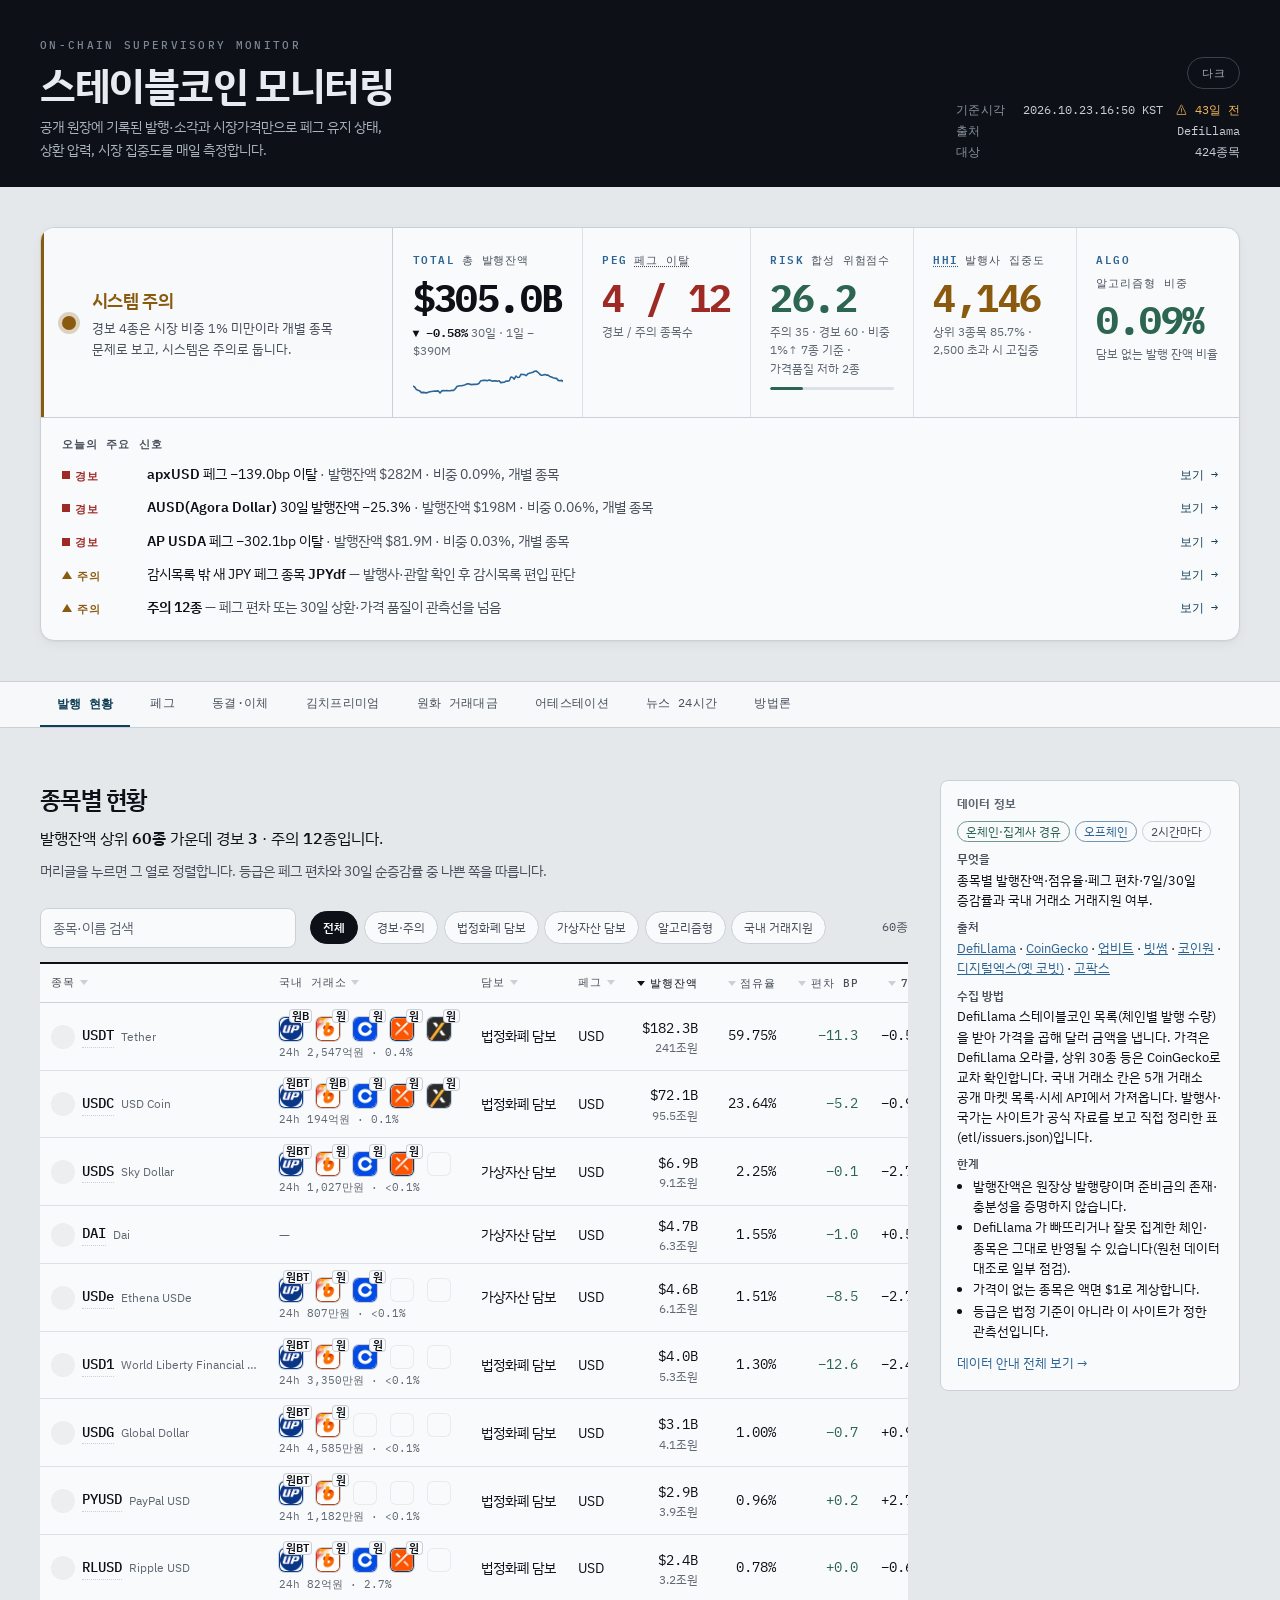
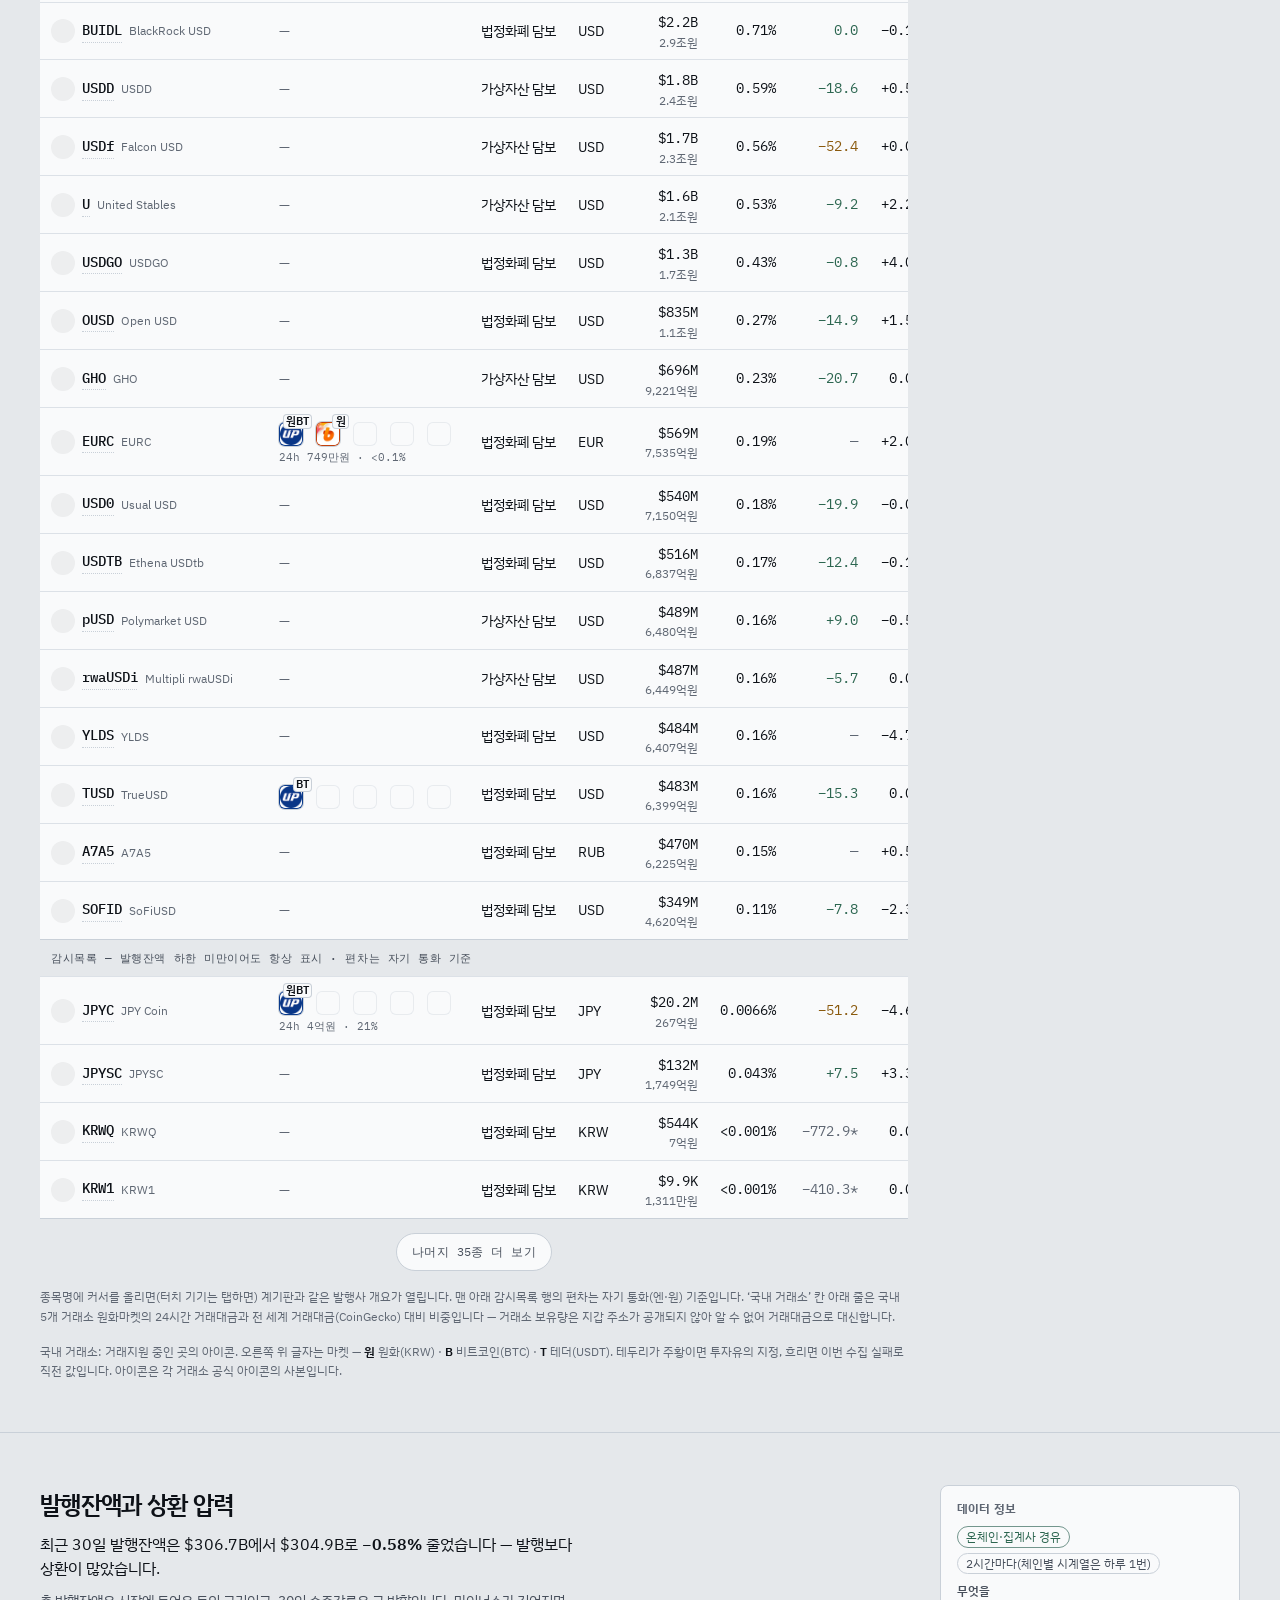
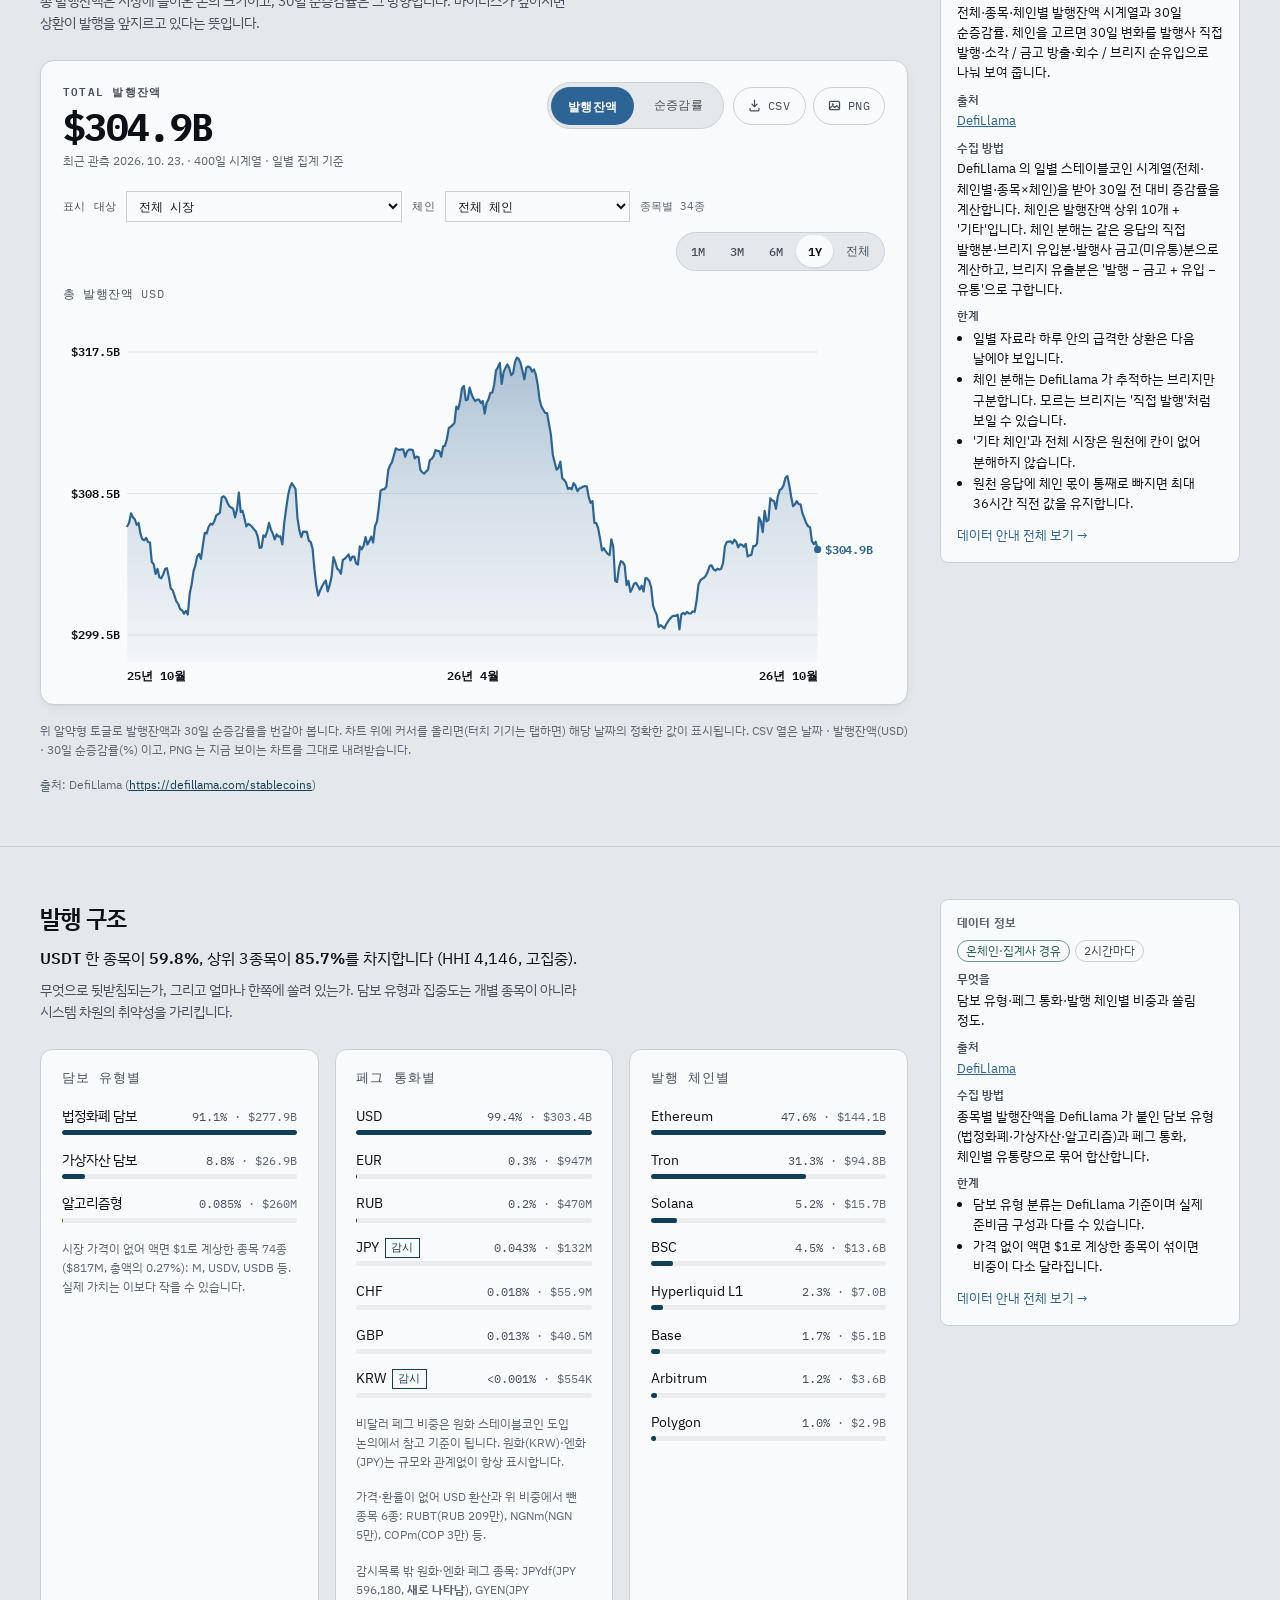
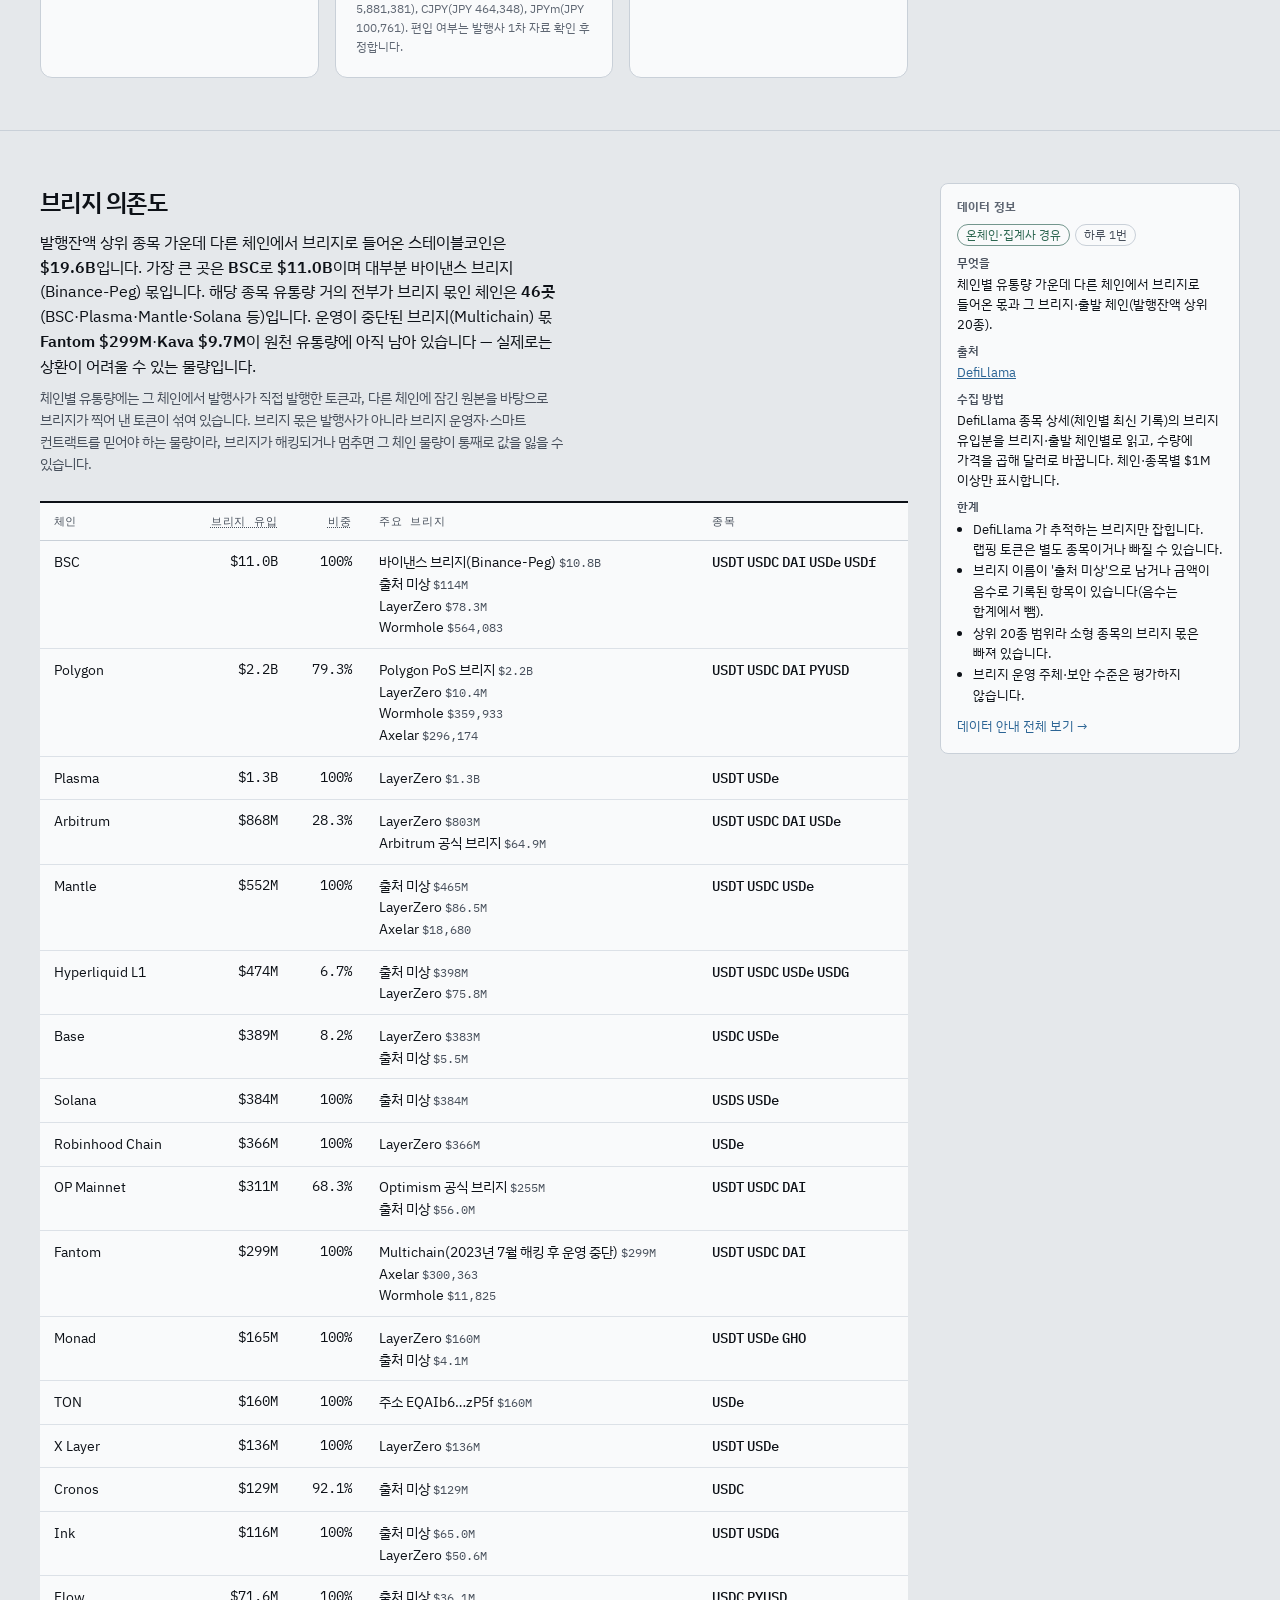
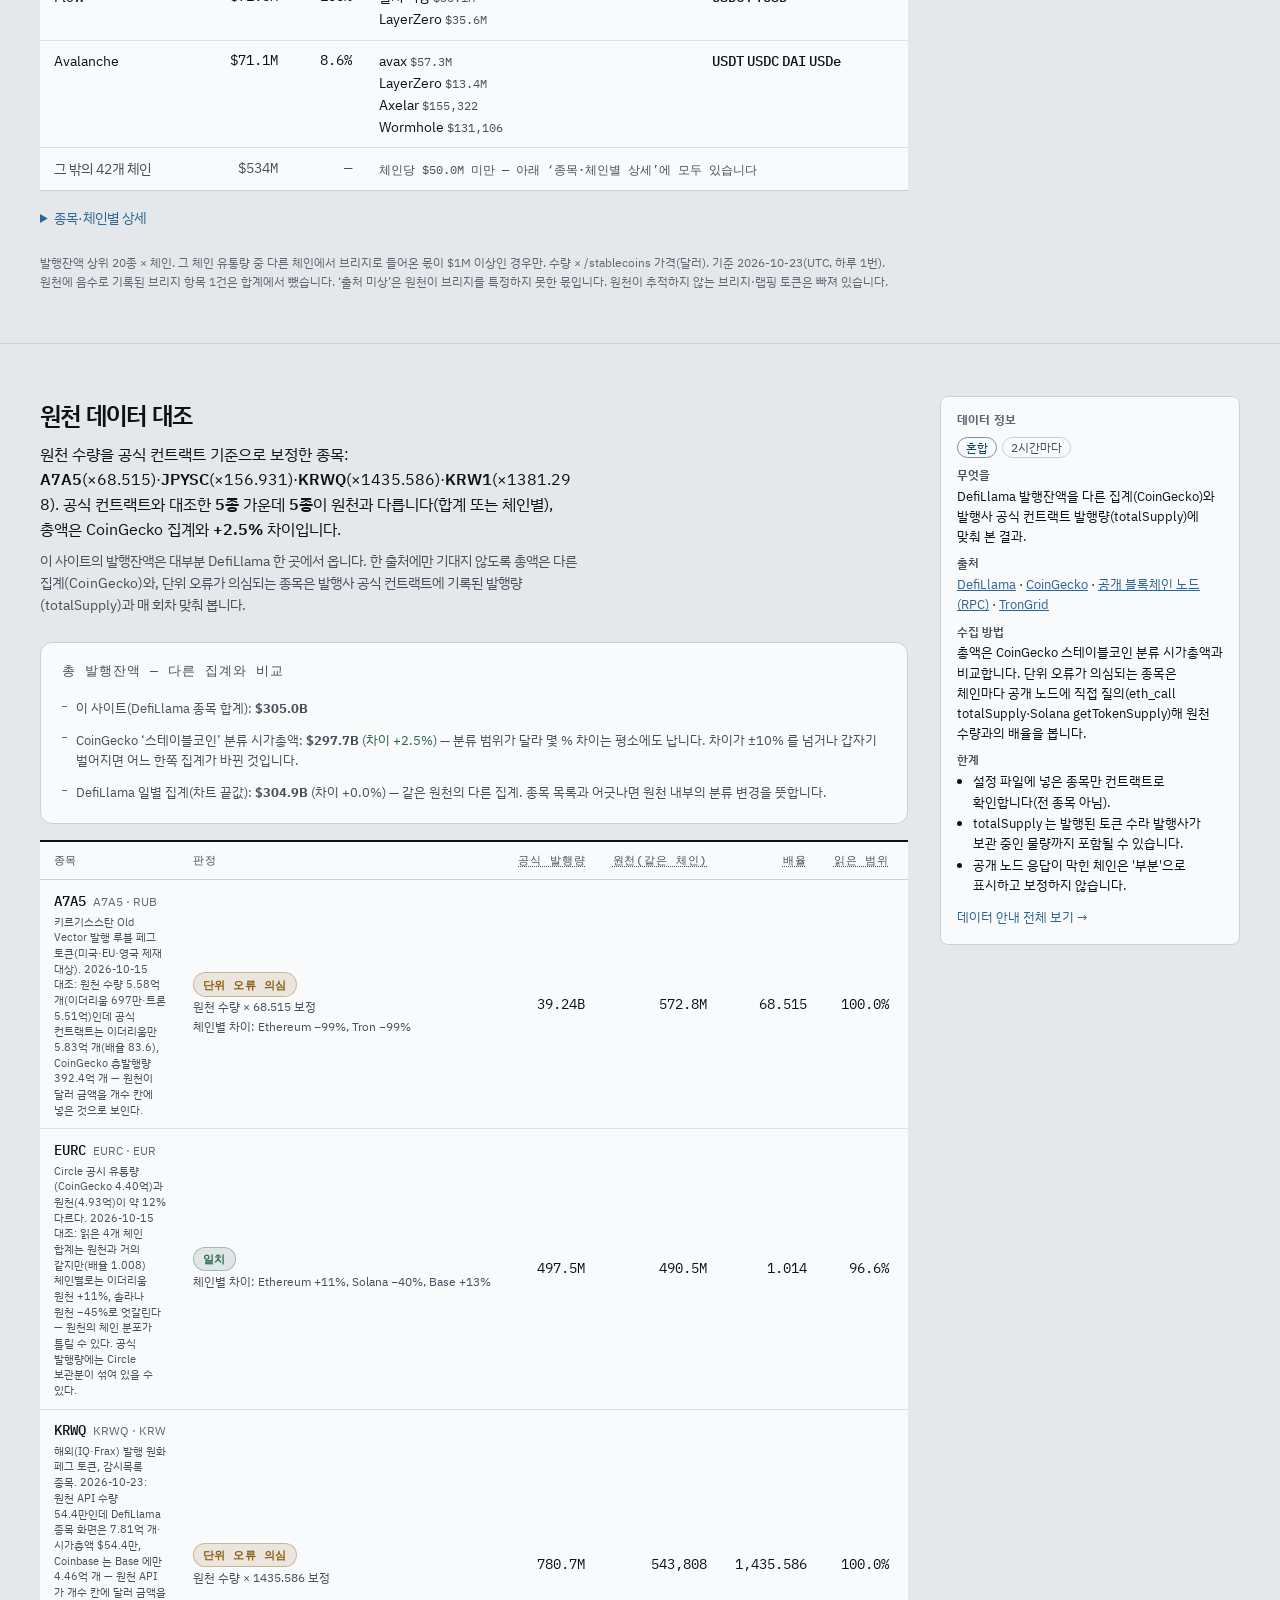
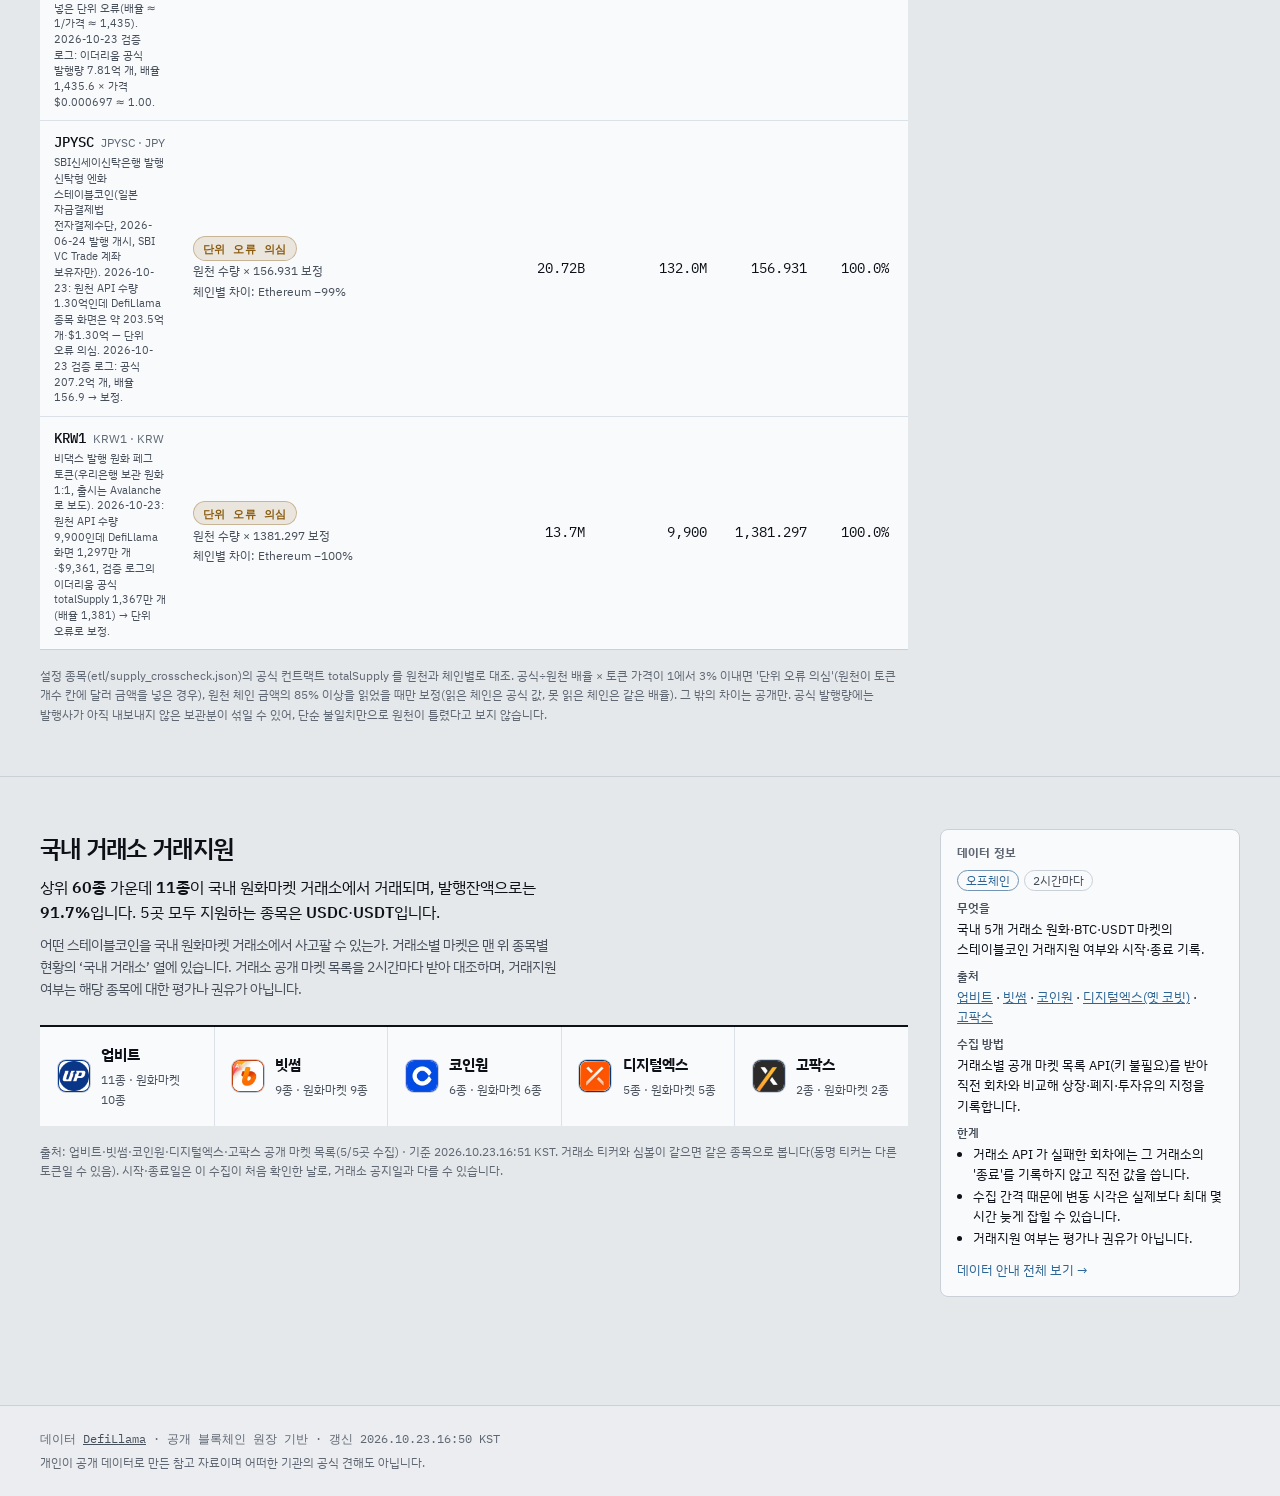
==== commit fb578242: "갱신 2026-10-23T07:52Z" ====
--- a/index.html
+++ b/index.html
@@ -818,7 +818,7 @@
         <li><strong>체인별 발행잔액</strong>(<code>etl/fetch_chain_history.py</code>): ‘발행잔액과 상환 압력’ 차트의 ‘체인’에서 전체 발행잔액 상위 10개 체인과 ‘기타 체인’을 고를 수 있습니다. 전체 시장 × 체인은 DefiLlama 의 체인별 합계를 체인마다 따로 받고, 종목 × 체인은 그 종목이 그 체인에 $100만 이상 있을 때만 받습니다. ‘기타 체인’은 합계에서 상위 체인 몫을 뺀 계산값이며, 상위 체인 중 하나라도 그날 못 받았으면 만들지 않습니다. 일별 자료라 하루(UTC) 한 번 받고, 실패하면 전날 값을 이어 씁니다. 체인을 고르면 30일 변화는 ‘상환 압력’이 아니라 <b>체인 순유출입</b>입니다 — 한 체인에서 줄어든 몫은 상환됐을 수도, 다른 체인으로 옮겨졌을 수도(브리지) 있기 때문에 상환 등급은 체인을 합친 종목 전체로만 매깁니다. 원천에서 하루만 절반 아래로 꺼졌다 돌아온 날(체인 몫 누락 의심)은 고치지 않고 차트 아래에 날 수를 적습니다.</li>
         <li><strong>어테스테이션 경과일 등급</strong>(<code>etl/fetch_attestation.py</code>): 다음 보고서 예상일 = 기준일 + 공표 주기(월간 30일·분기 91일) + 그 발행사가 이번 보고서를 기준일 뒤 며칠 만에 냈는지(공표일을 모르면 30일, 최대 45일). 예상일보다 7일 늦으면 주의, 30일 늦으면 경보입니다. 월간 보고서는 보통 기준일 뒤 한 달쯤 지나 공표되므로(2026-08-31 기준 보고서: Circle 29일·USD1 24일·Agora 29일) 경과일만으로 재면 다음 보고서가 나올 수 없는 날에도 ‘주의’가 뜹니다. 보고서가 오래된 동안 실제로 달라진 정도는 드리프트(발행량 변화)로 따로 봅니다.</li>
         <li><strong>원천 목록 변동</strong>: 직전 회차에 $200M 이상이던 종목이 원천(DefiLlama) 목록에서 통째로 사라지면 7일간 ‘발행 구조’ 아래와 주요 신호에 밝힙니다. 값은 채워 넣지 않으므로 그만큼 총 발행잔액이 줄어 보입니다(2026-10-14 USDY·USYC·Re reUSD 약 $57억이 빠진 사례).</li>
-        <li><strong>원천 데이터 대조</strong>(<code>etl/supply_crosscheck.py</code>): ① 총 발행잔액을 CoinGecko ‘스테이블코인’ 분류 시가총액, DefiLlama 일별 집계 끝값과 매 회차 나란히 보여 줍니다(차이 ±10% 넘으면 주의). ② <code>etl/supply_crosscheck.json</code> 에 등록한 종목(A7A5·EURC)은 발행사 공식 컨트랙트의 발행량(totalSupply)을 체인마다 직접 읽어 원천과 대조합니다. 토큰 가격이 $0.5 미만이고 ‘공식 ÷ 원천’ 배율이 1/가격 근처(1.5배 안)이면 원천이 개수 칸에 달러 금액을 넣은 단위 오류로 보고, 원천 체인 금액의 98% 이상을 읽은 회차에만 현재 수량은 공식 값, 과거 수량은 같은 배율로 보정합니다(증감률 유지). 2026-10-15 A7A5: 원천 5.58억 개 → 공식 392.4억 개(약 $4.5억). 그 밖의 차이는 보정하지 않고 공개만 합니다 — 공식 발행량에는 발행사 보관분이 섞일 수 있습니다.</li>
+        <li><strong>원천 데이터 대조</strong>(<code>etl/supply_crosscheck.py</code>): ① 총 발행잔액을 CoinGecko ‘스테이블코인’ 분류 시가총액, DefiLlama 일별 집계 끝값과 매 회차 나란히 보여 줍니다(차이 ±10% 넘으면 주의). ② <code>etl/supply_crosscheck.json</code> 에 등록한 종목(A7A5·EURC·KRWQ·JPYSC·KRW1)은 발행사 공식 컨트랙트의 발행량(totalSupply)을 체인마다 직접 읽어 원천과 대조합니다. 토큰 가격이 $0.5 미만이고 ‘공식 ÷ 원천’ 배율이 1/가격 근처(1.5배 안)이면 원천이 개수 칸에 달러 금액을 넣은 단위 오류로 보고, 원천 체인 금액의 85% 이상을 읽은 회차에만 보정합니다 — 현재 수량은 읽은 체인은 공식 값, 주소를 모르는 체인은 같은 배율, 과거 수량도 같은 배율(증감률 유지). 감시목록 종목(원화·엔화)도 같은 규칙으로 고쳐집니다. 2026-10-15 A7A5: 원천 5.58억 개 → 공식 392.4억 개(약 $4.5억). 그 밖의 차이는 보정하지 않고 공개만 합니다 — 공식 발행량에는 발행사 보관분이 섞일 수 있습니다.</li>
         <li><strong>비달러 페그 합산</strong>: 2026-10-15 전까지 시장 전체 시계열과 체인별 집계는 원천의 페그 통화별 값 중 달러 페그만 읽어 비달러 페그(약 $12억)가 빠져 있었습니다. 지금은 모두 더합니다.</li>
         <li><strong>상환 대응력</strong>(어테스테이션 탭): 보고서의 준비자산을 현금화 속도로 나눕니다 — 즉시(현금·요구불예금·익일물 리포·정부 MMF), 수일 내(단기국채·기간물 리포·정기예금), 불확실(금·비트코인·주식·담보대출·기타). 분모는 보고서상 발행량이고, 급매 할인율은 적용하지 않았습니다.</li>
         <li><strong>디페그 사건</strong>(<code>etl/depeg_events.py</code>): 발행잔액 $1억 이상·이자부 아님·시장 가격 기준 종목이 주의선(±25bp)을 넘은 첫 회차부터 돌아온 첫 회차까지를 한 사건으로 묶어 최대 편차·지속시간을 남깁니다. 48시간 넘게 관측이 끊기면 ‘관측 중단’으로 닫습니다. 2026-08-09~10-15 기록은 저장소의 과거 스냅숏 686회차를 지금 규칙으로 재생해 만들었습니다(가격 0·페그 1.5배 넘는 값은 자료 오류로 제외).</li>
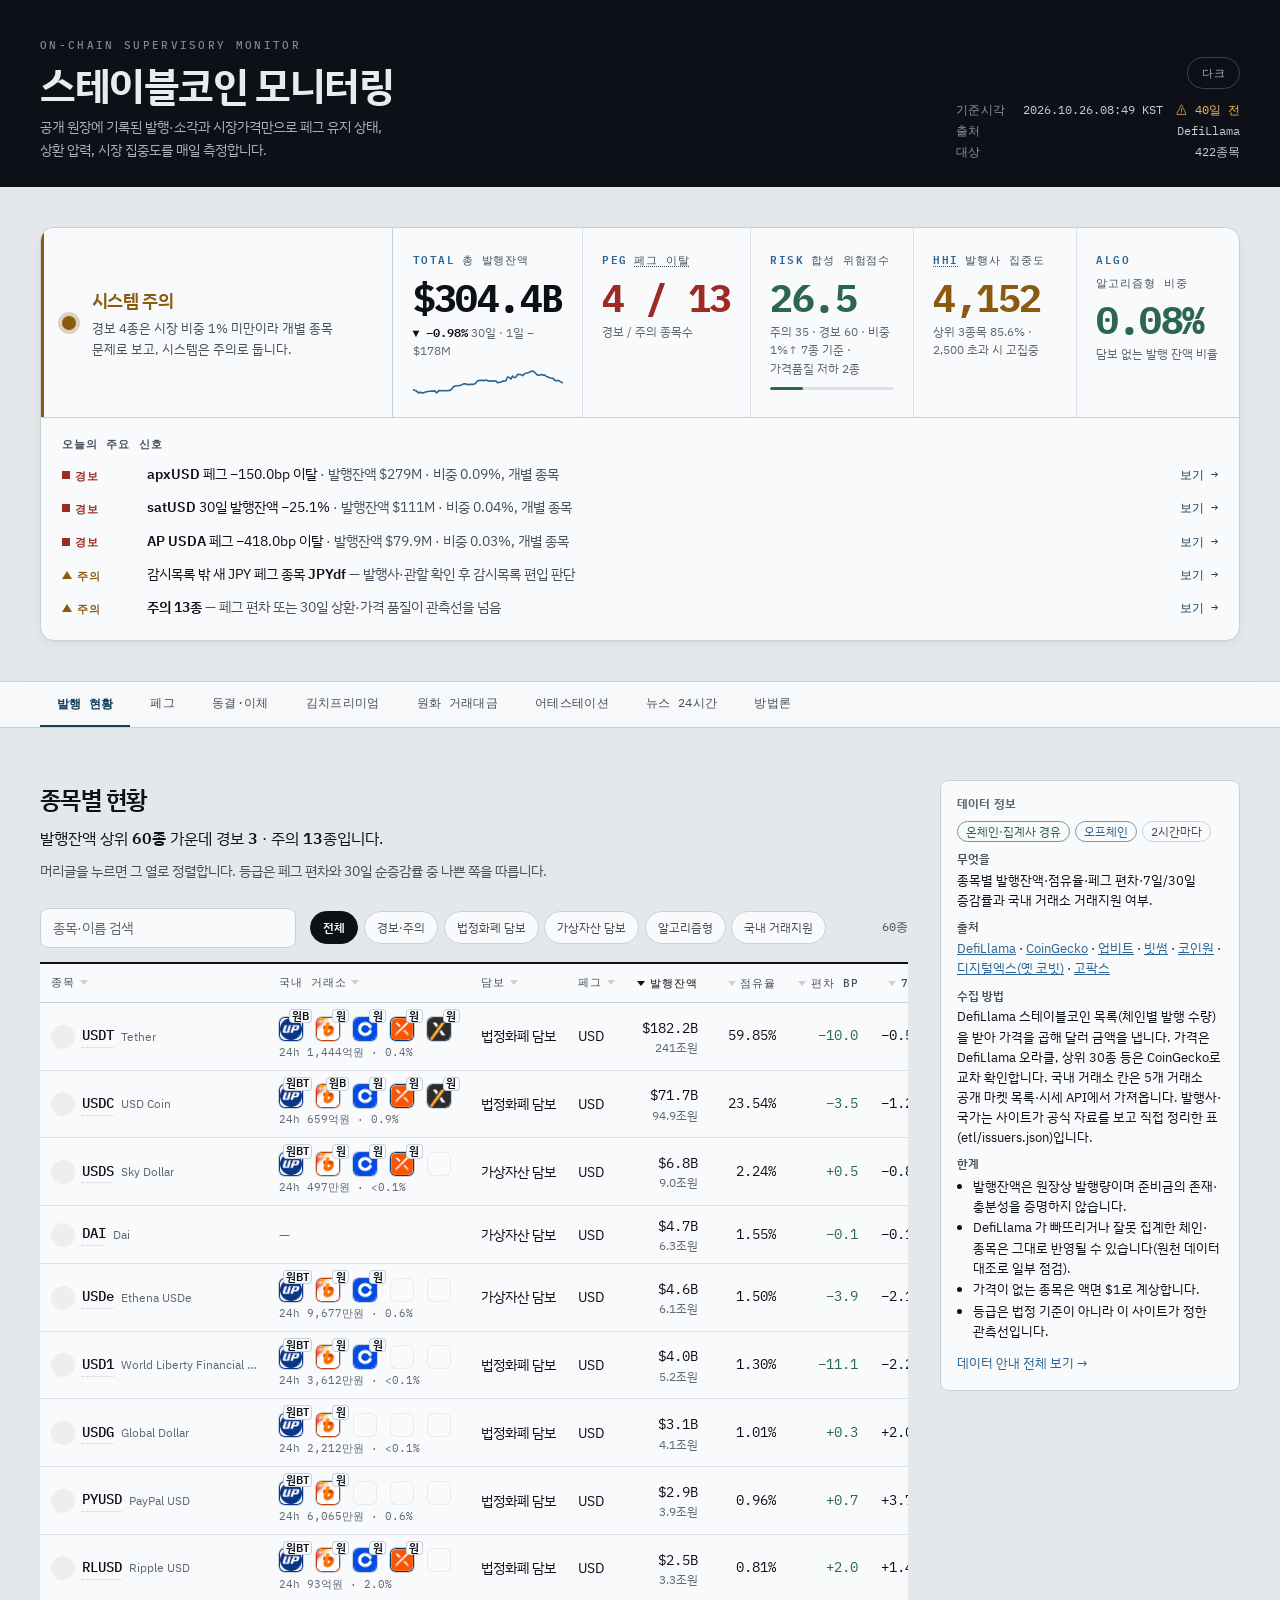
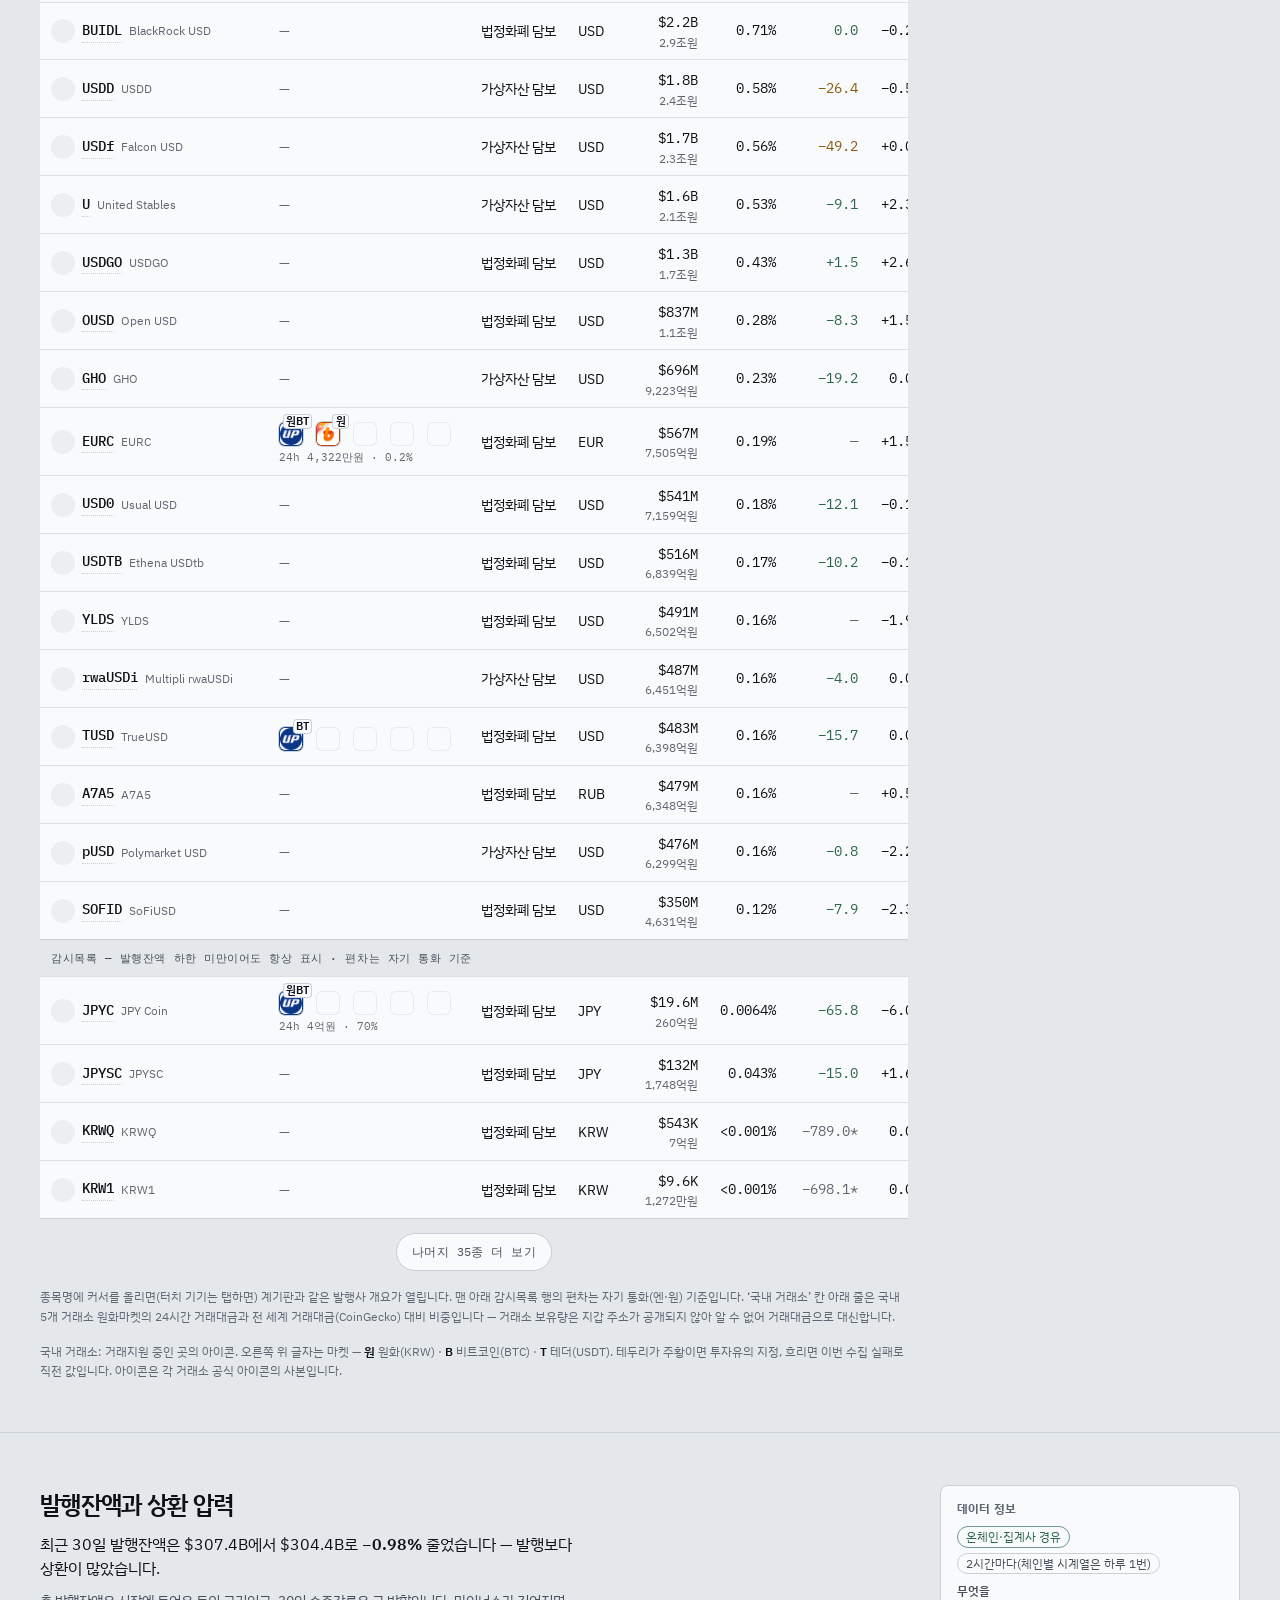
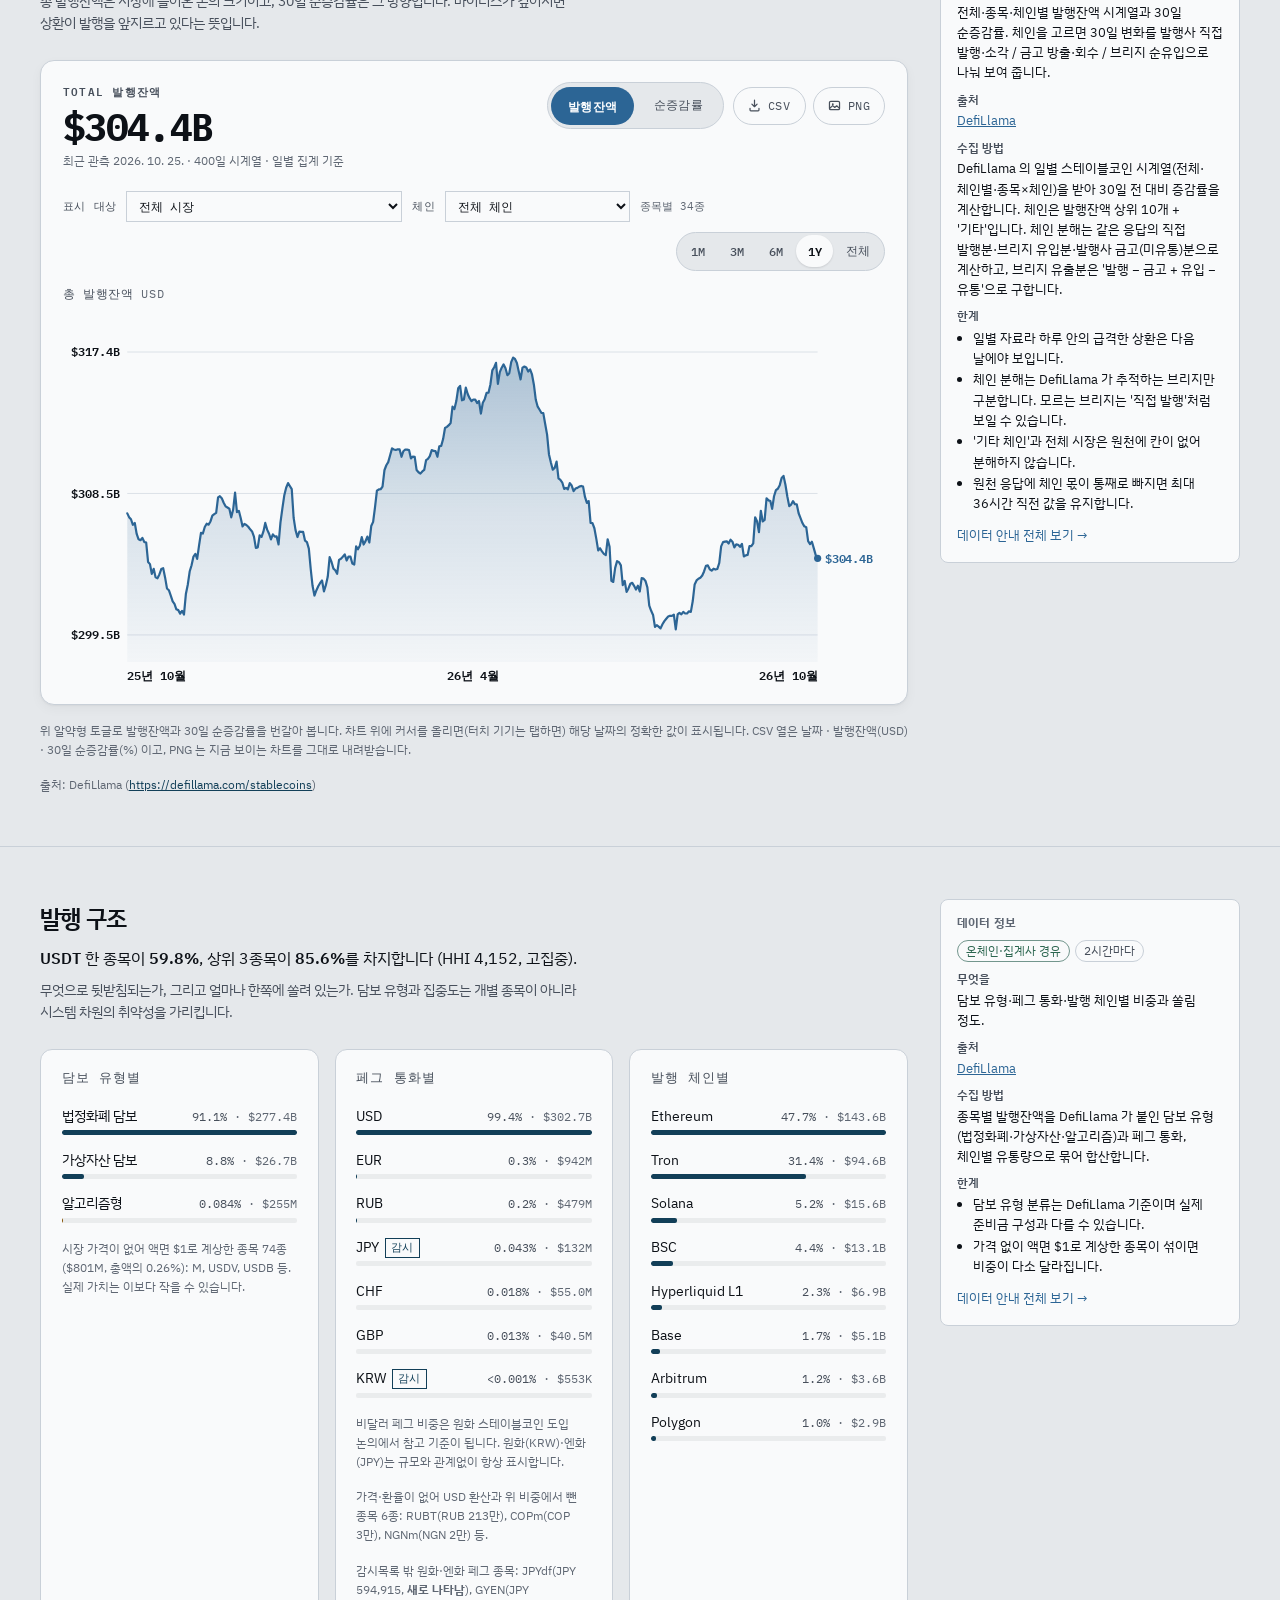
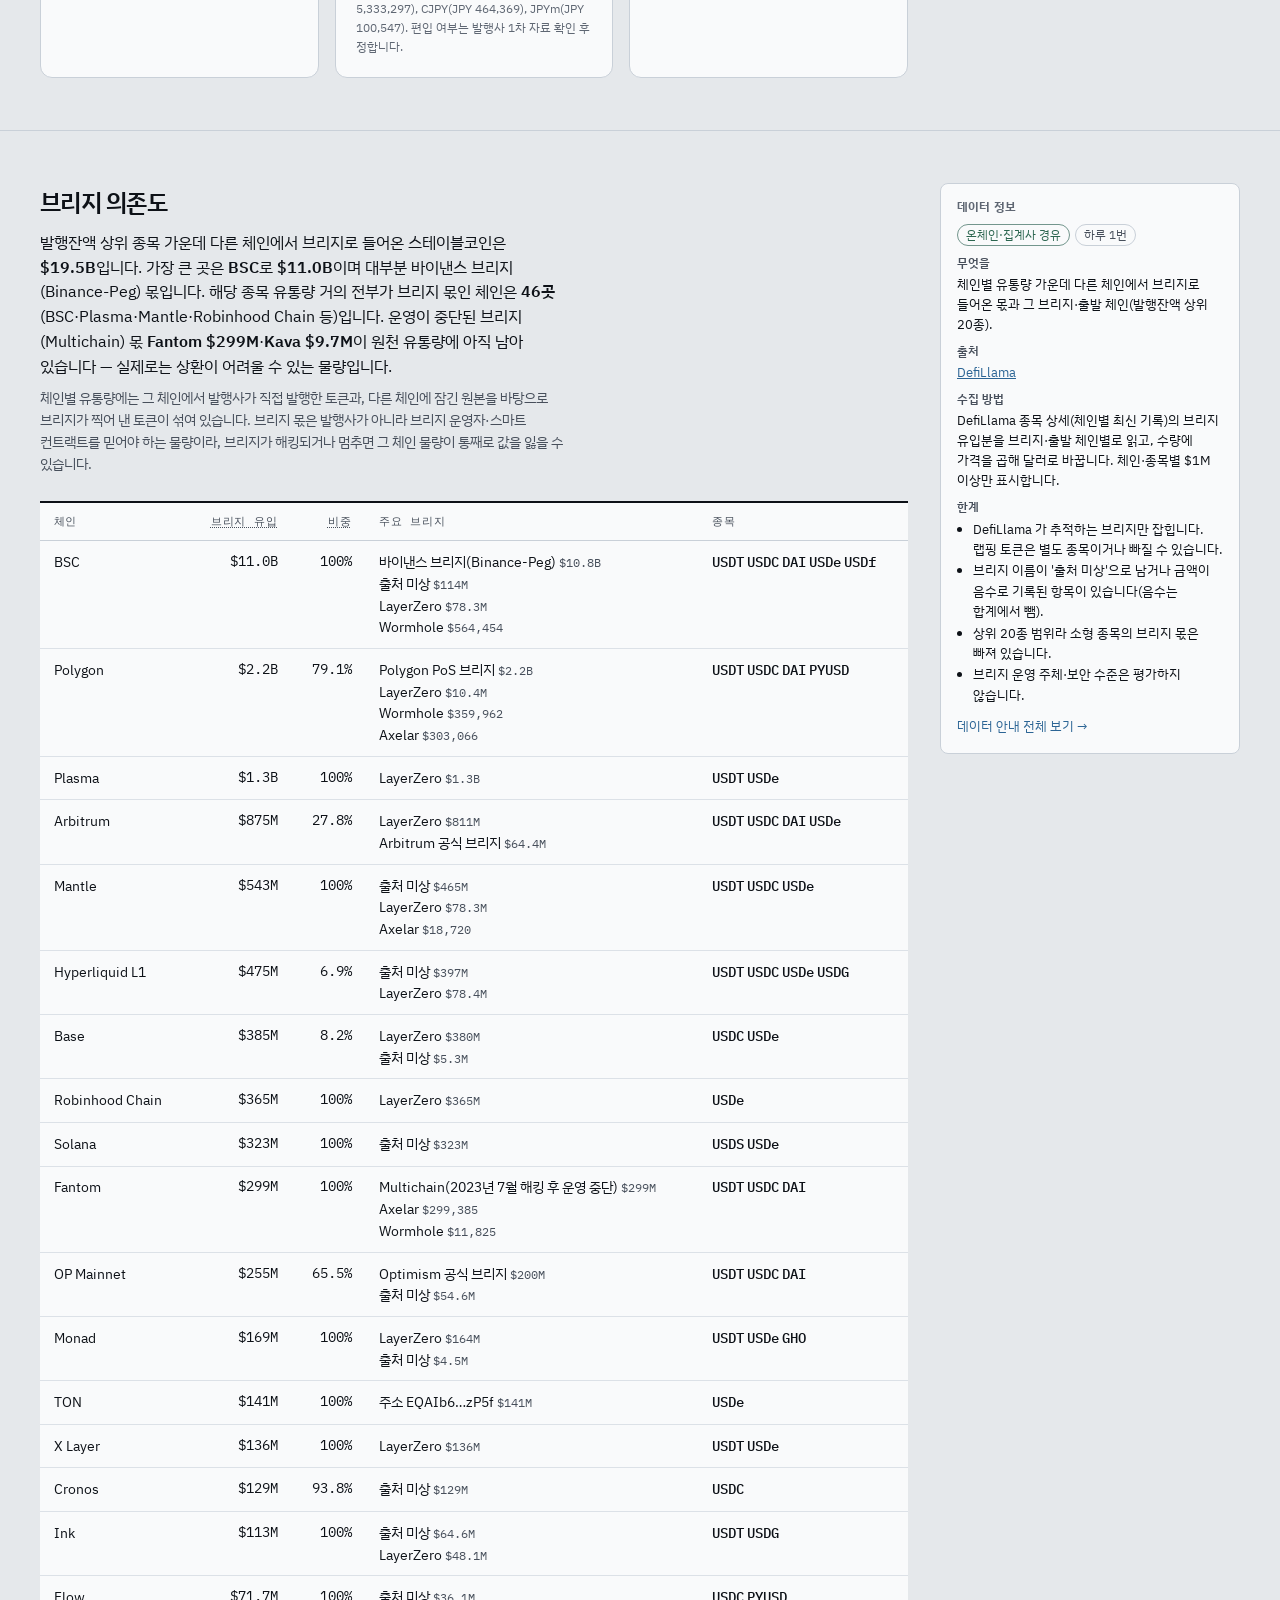
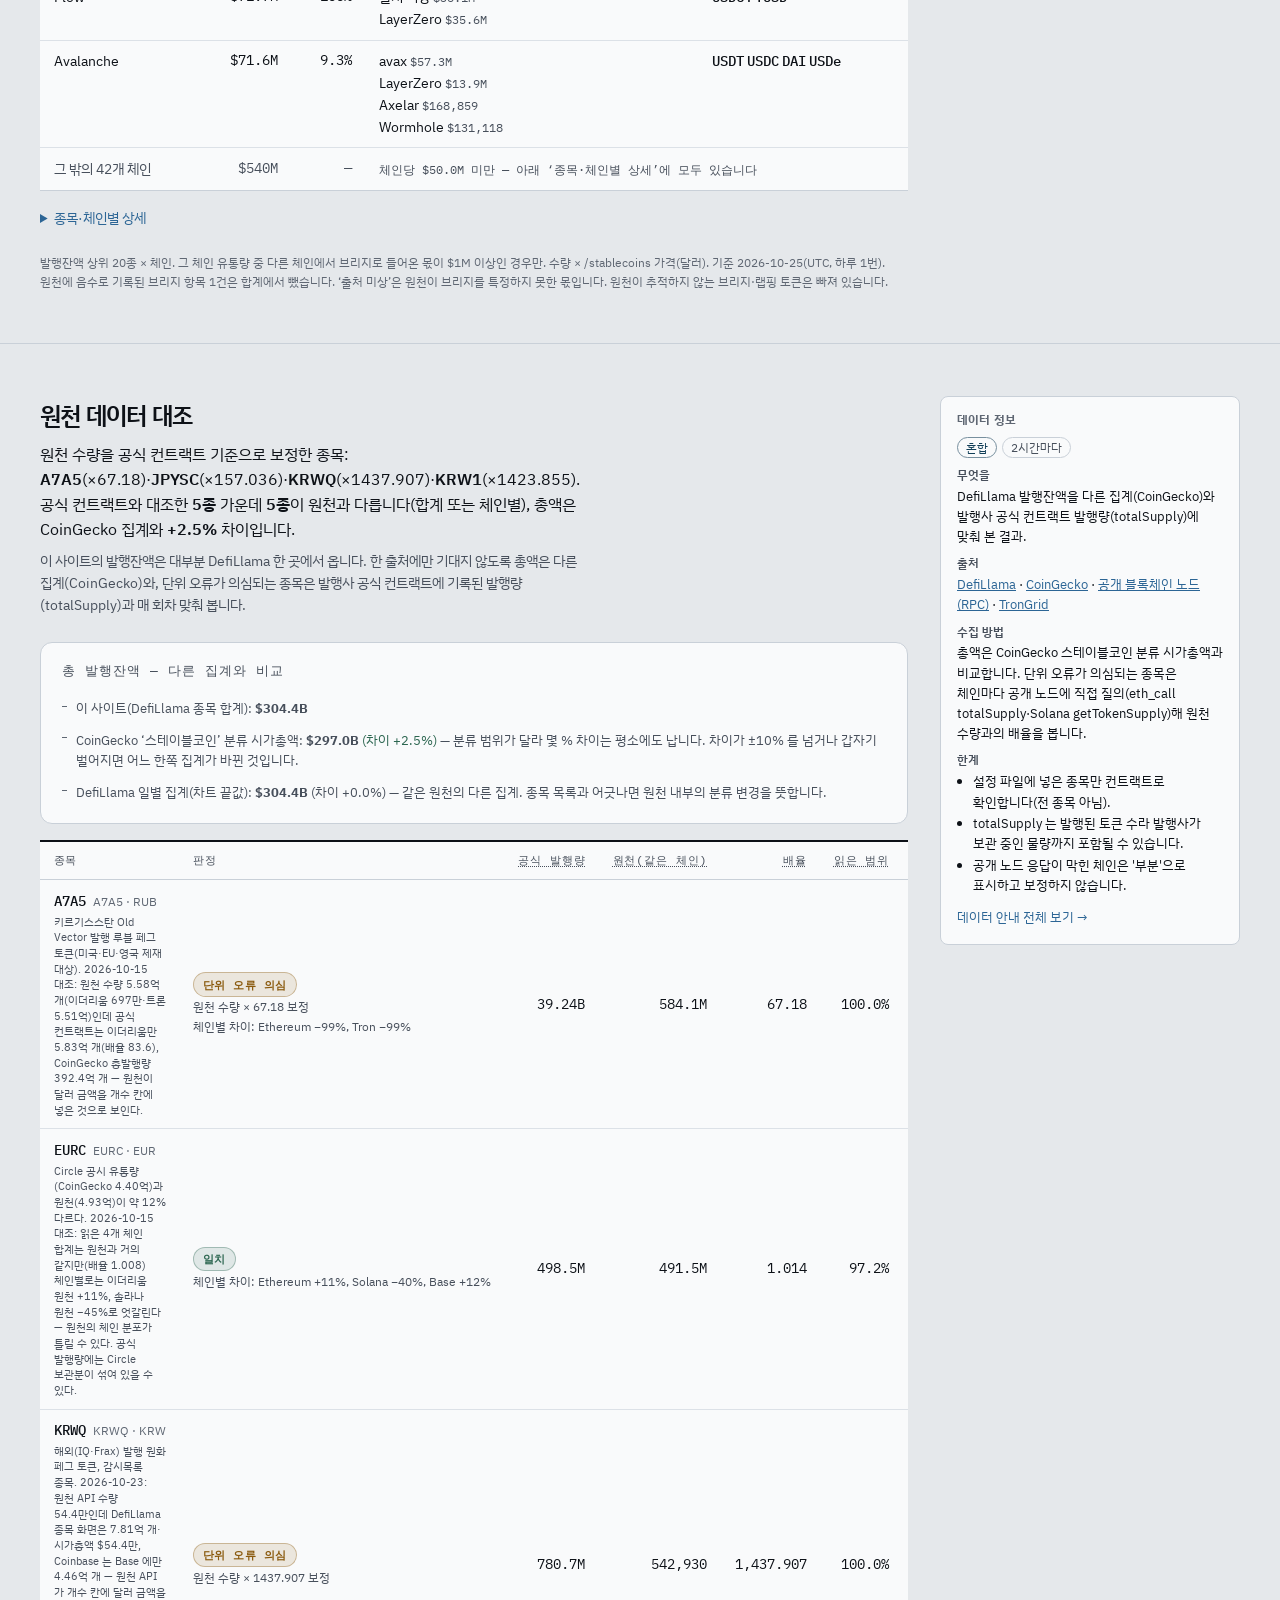
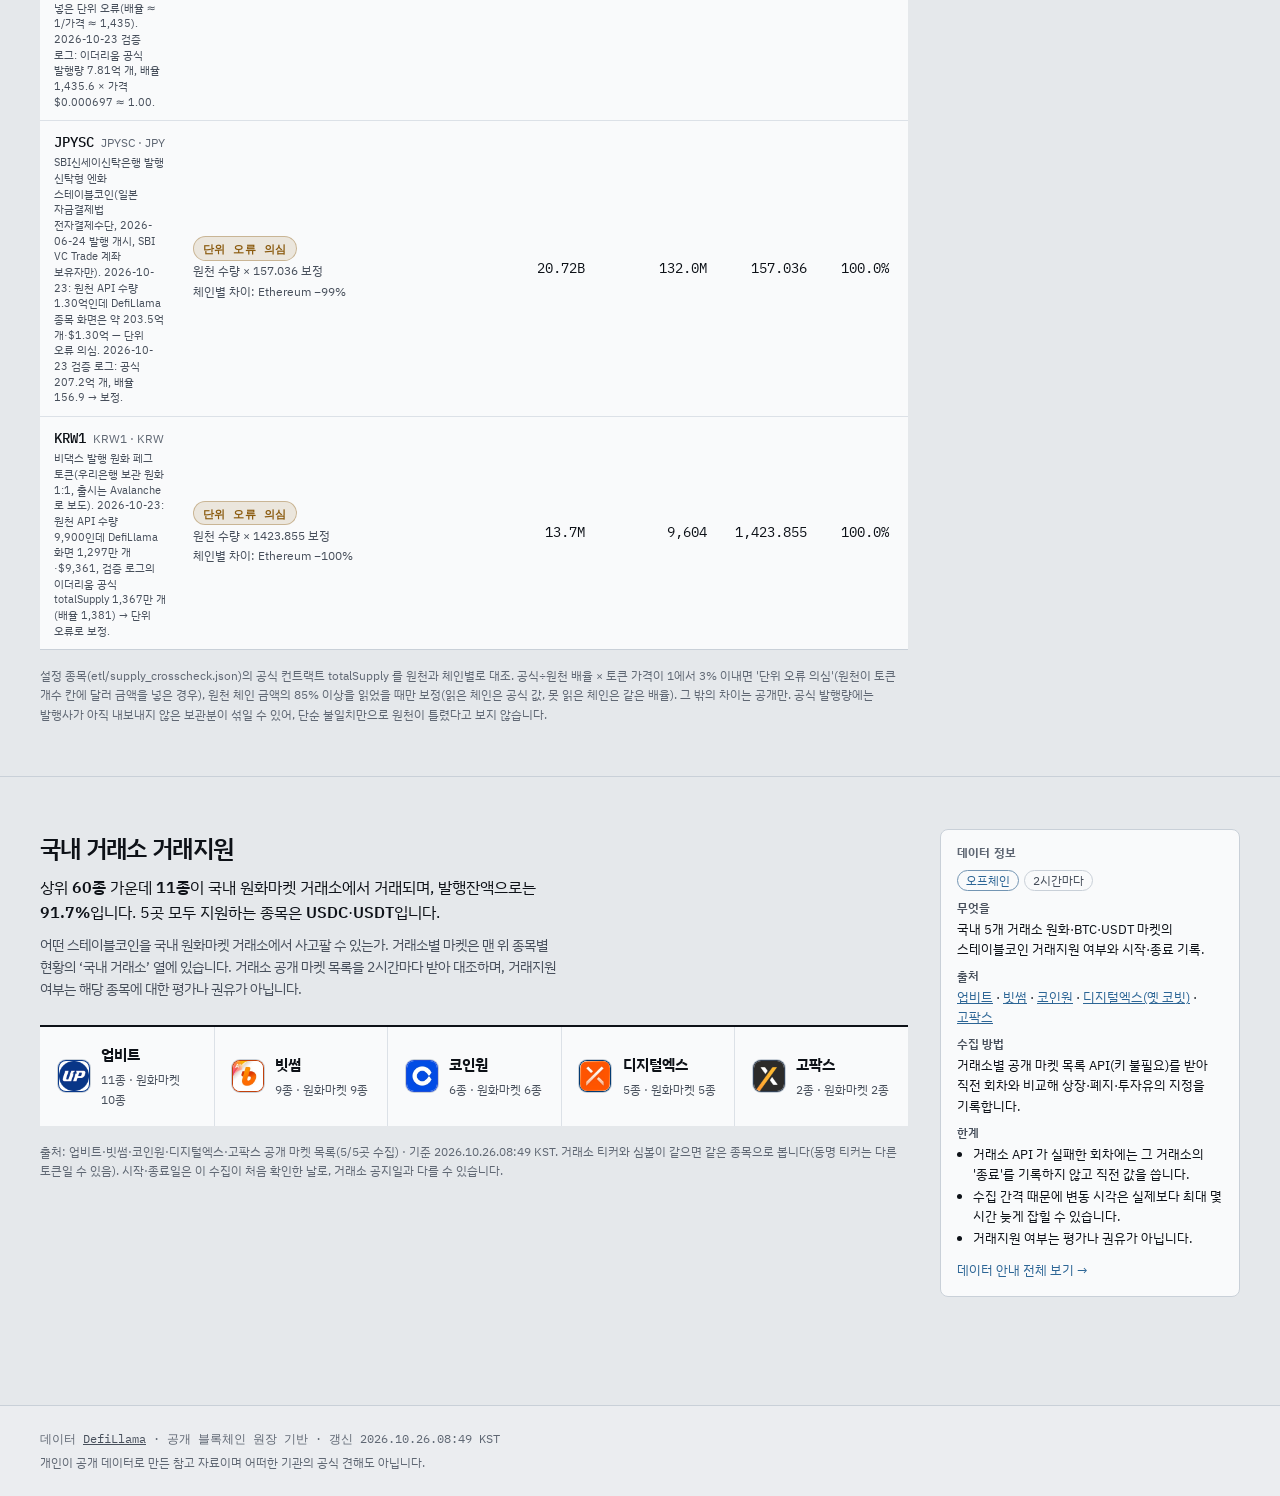
==== commit 671b3c69: "갱신 2026-10-25T23:51Z" ====
--- a/index.html
+++ b/index.html
@@ -649,6 +649,13 @@
       <h3>요일·급증 점검</h3>
       <ul class="plain kv-facts" id="kv-facts"></ul>
     </div>
+  </div>
+  <div class="panel kvw-panel" id="kvw" hidden>
+    <h3>감시목록 종목의 원화마켓 거래 <span class="unit">엔화·원화 스테이블코인 · 일별</span></h3>
+    <p class="kvw-intro">위 USDT·USDC 합계와 따로, 감시목록(엔화·원화 스테이블코인) 가운데 국내 원화마켓에 상장된 종목의 일별 거래대금과
+      원화 종가입니다. 원화 종가를 그 통화 1단위의 원화 값과 바로 비교하면 달러 가격을 거치지 않는 페그 편차(참고치)를 얻습니다.</p>
+    <div id="kvw-body"></div>
+    <p class="foot" id="kvw-note"></p>
   </div>
   <p class="foot" id="kv-foot"></p>
 </section>
--- a/style.css
+++ b/style.css
@@ -1393,3 +1393,11 @@
 #br-chain-tbl td,#br-tbl td{vertical-align:top}
 .cf-nw{white-space:nowrap}
 .br-rest td{color:var(--mid)}
+/* 감시목록 종목 원화마켓 거래(2026-10-26) */
+.kvw-panel{margin-top:1.4rem}
+.kvw-intro{margin:.2rem 0 .8rem;color:var(--mid);font-size:.85rem;line-height:1.6}
+.kvw-asset+.kvw-asset{margin-top:1.4rem;padding-top:1.2rem;border-top:1px solid var(--rule-soft)}
+.kvw-lead{margin:0 0 .6rem;font-size:.9rem;line-height:1.65}
+.kvw-lead b{color:var(--ink)}
+.kvw-tbl{width:100%;margin-top:.6rem;font-size:.84rem}
+.kvw-tbl{min-width:0}
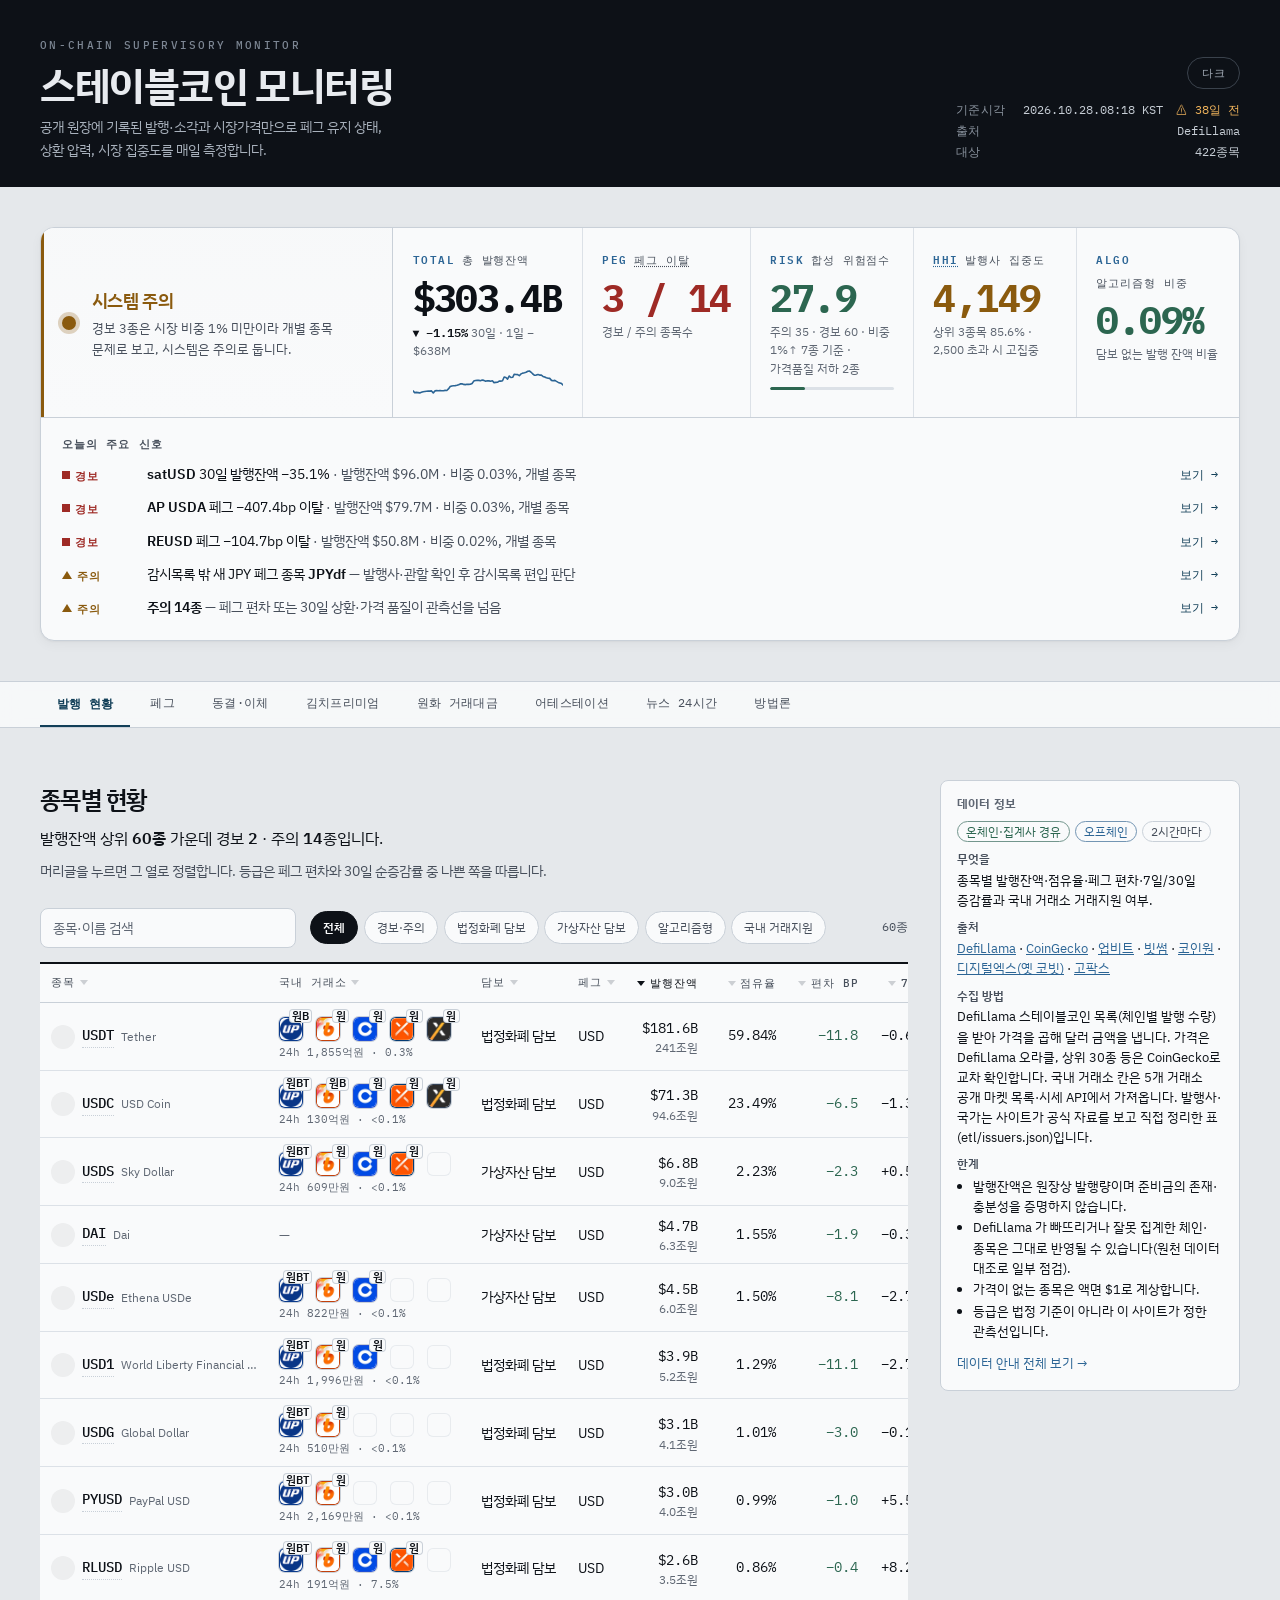
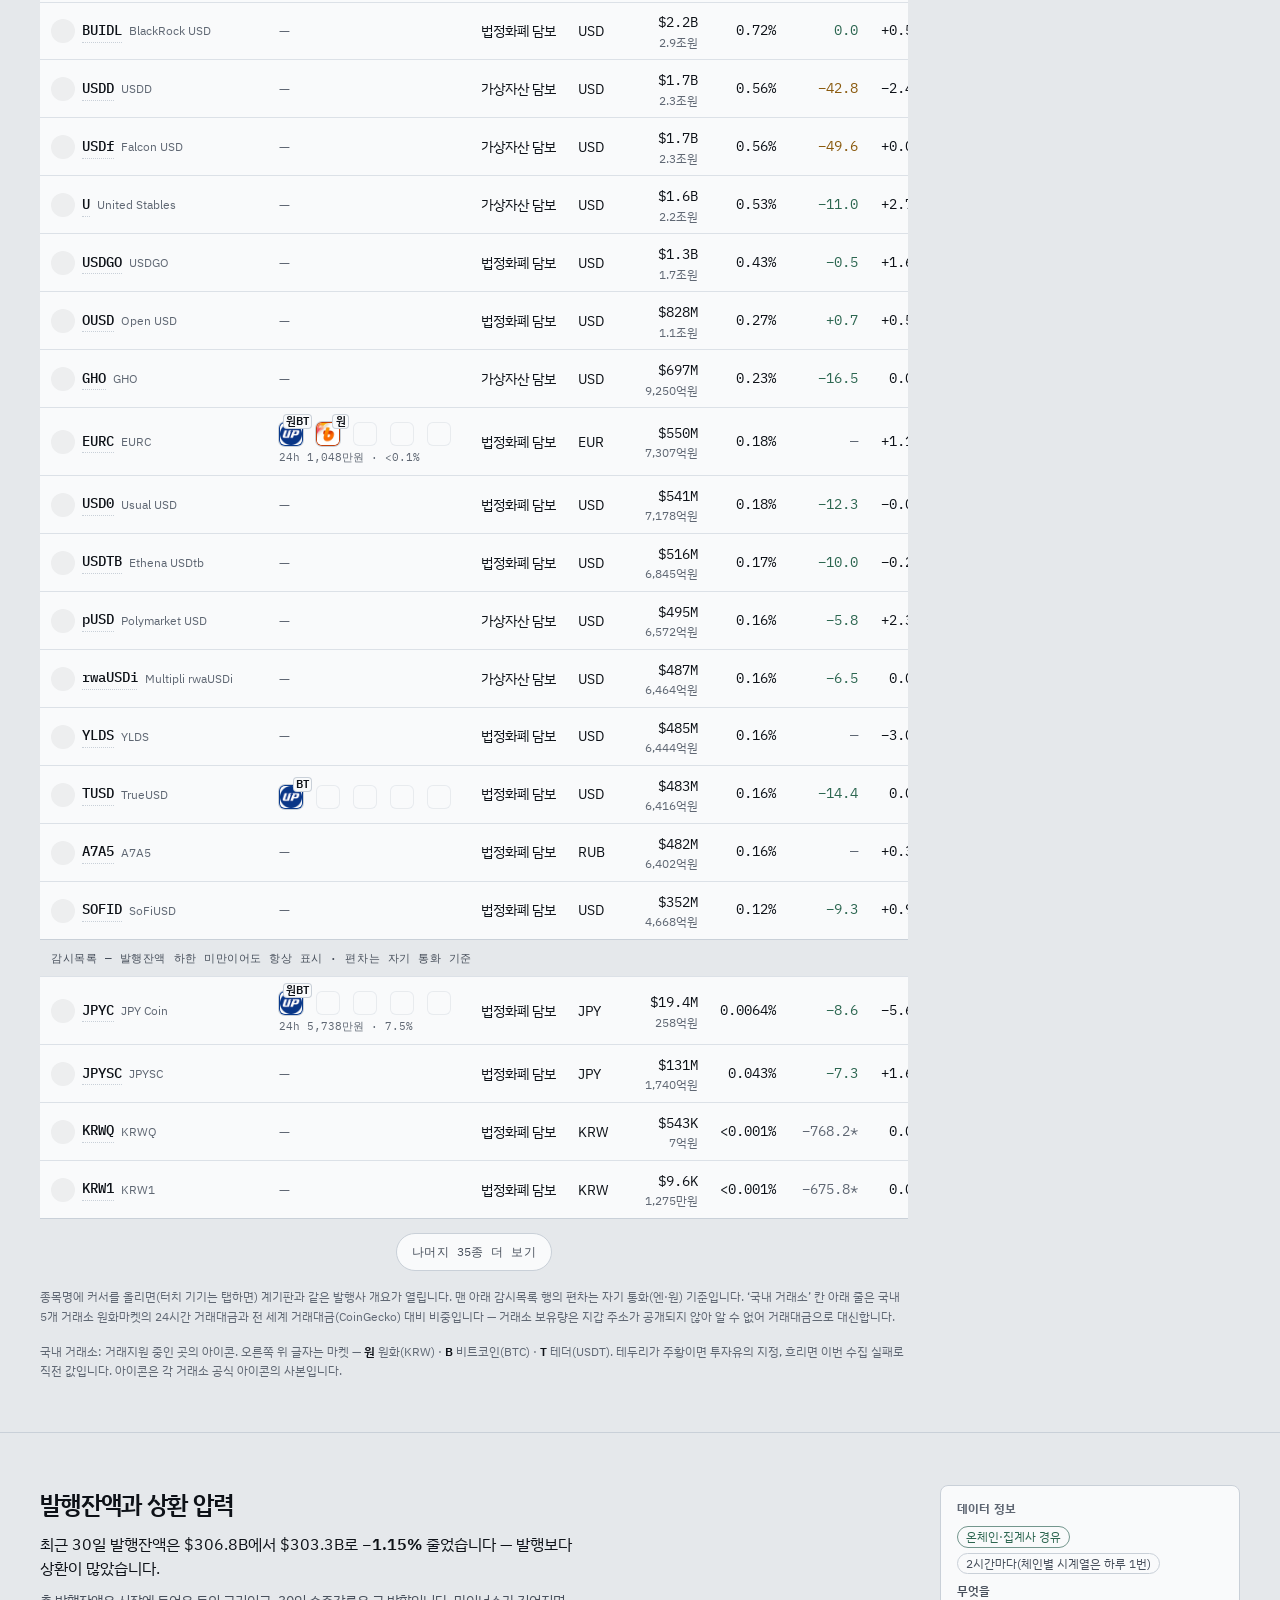
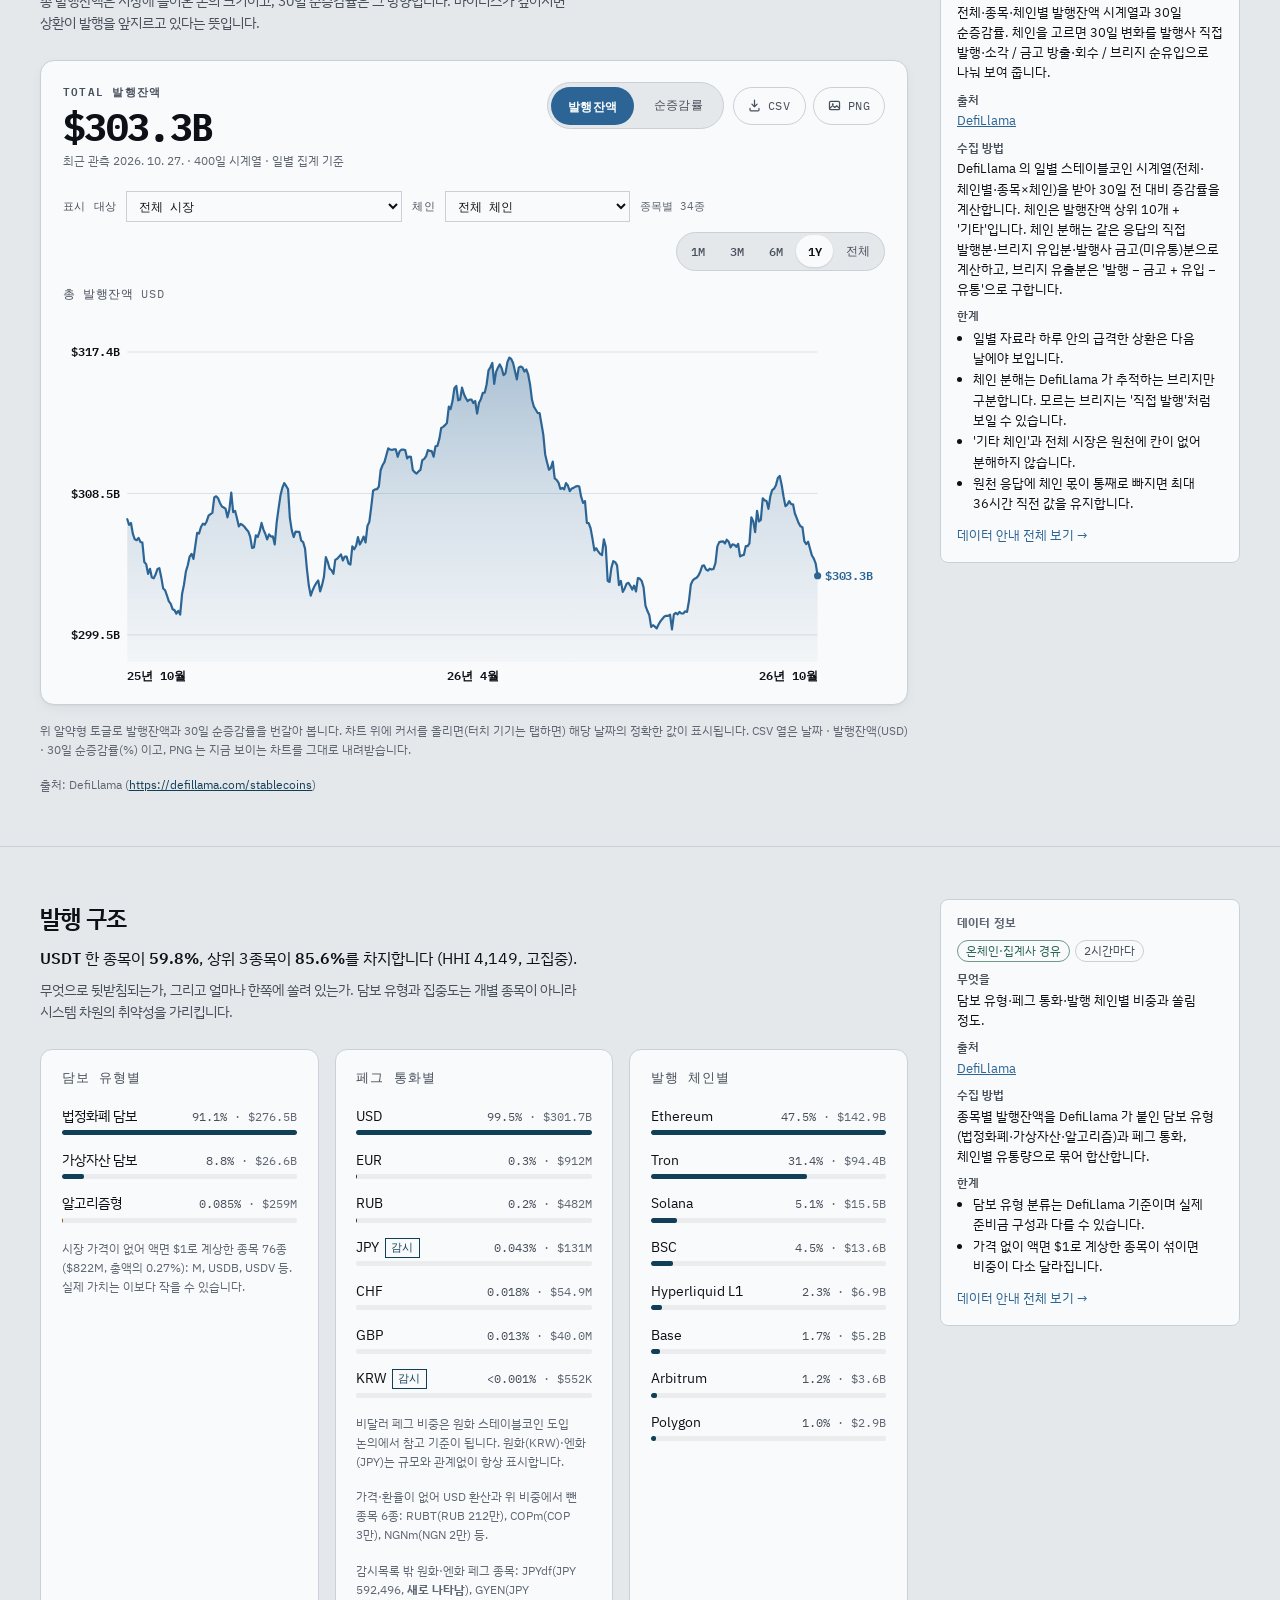
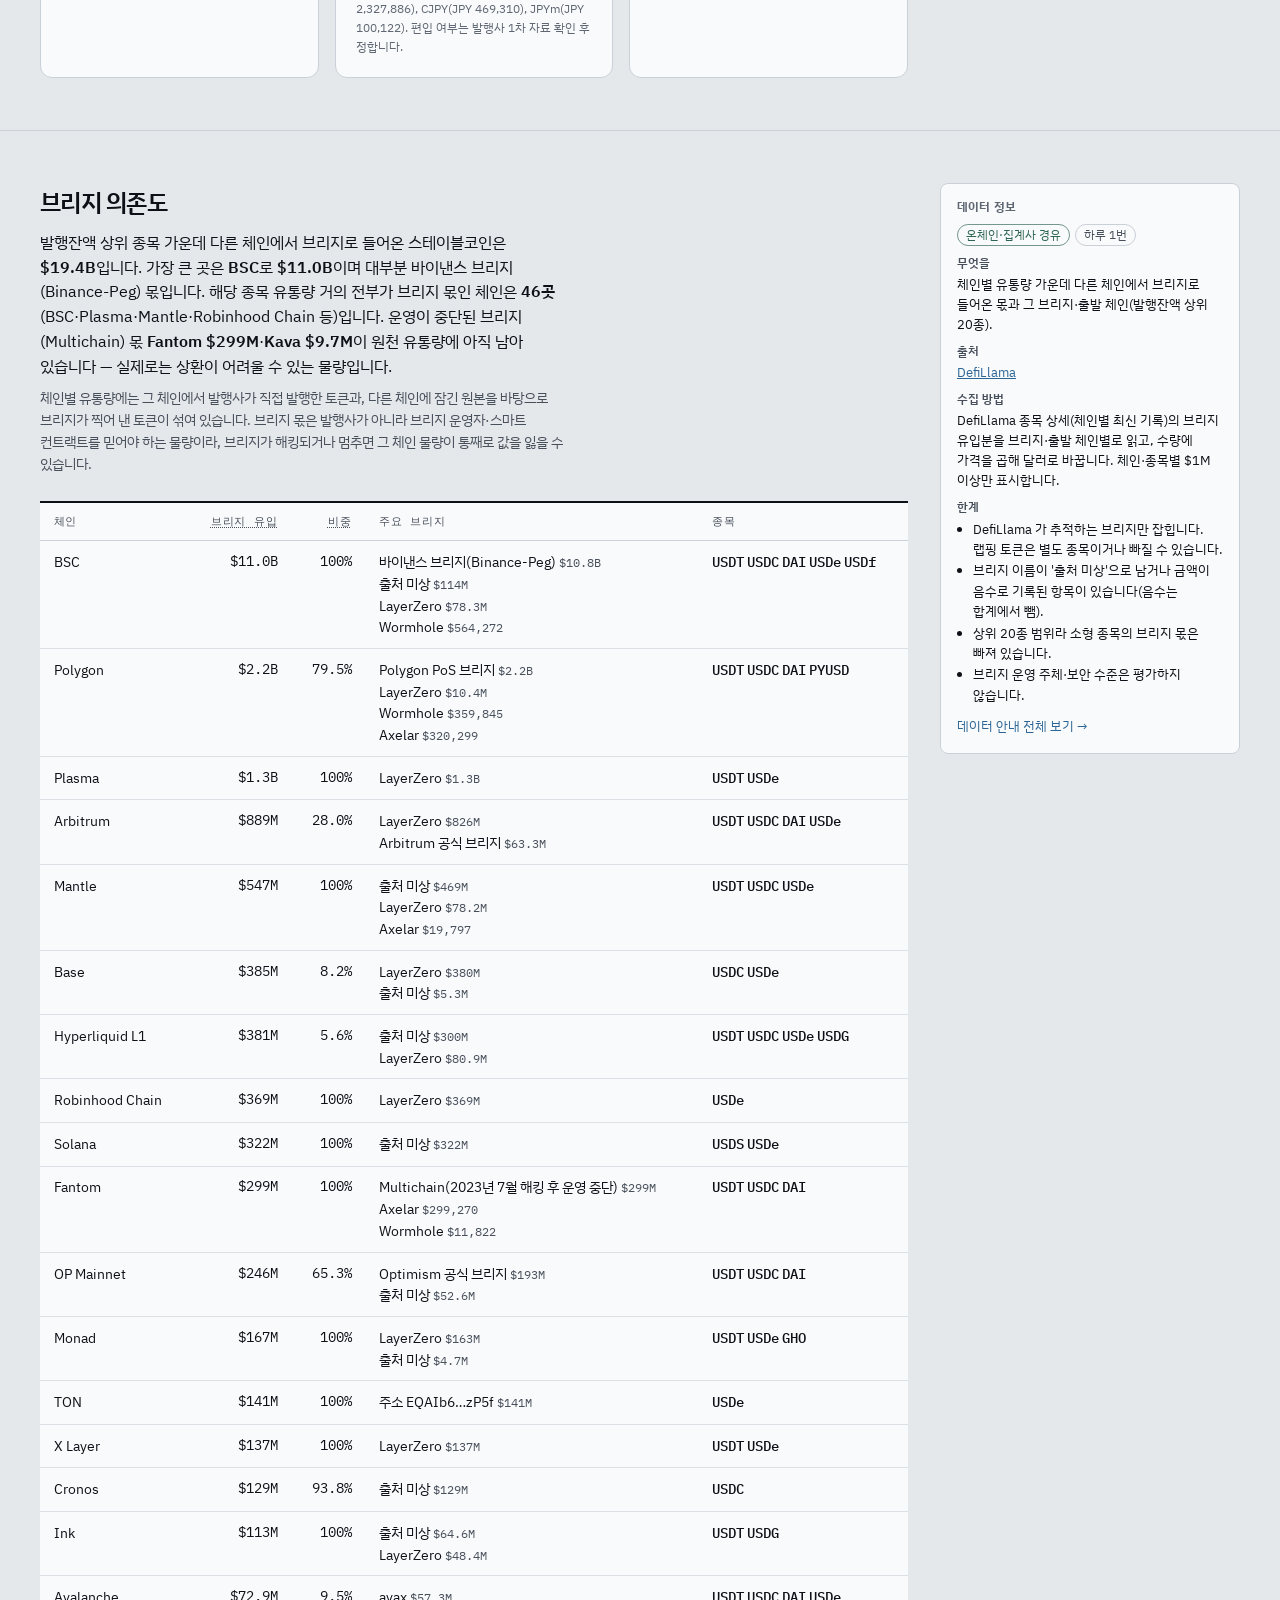
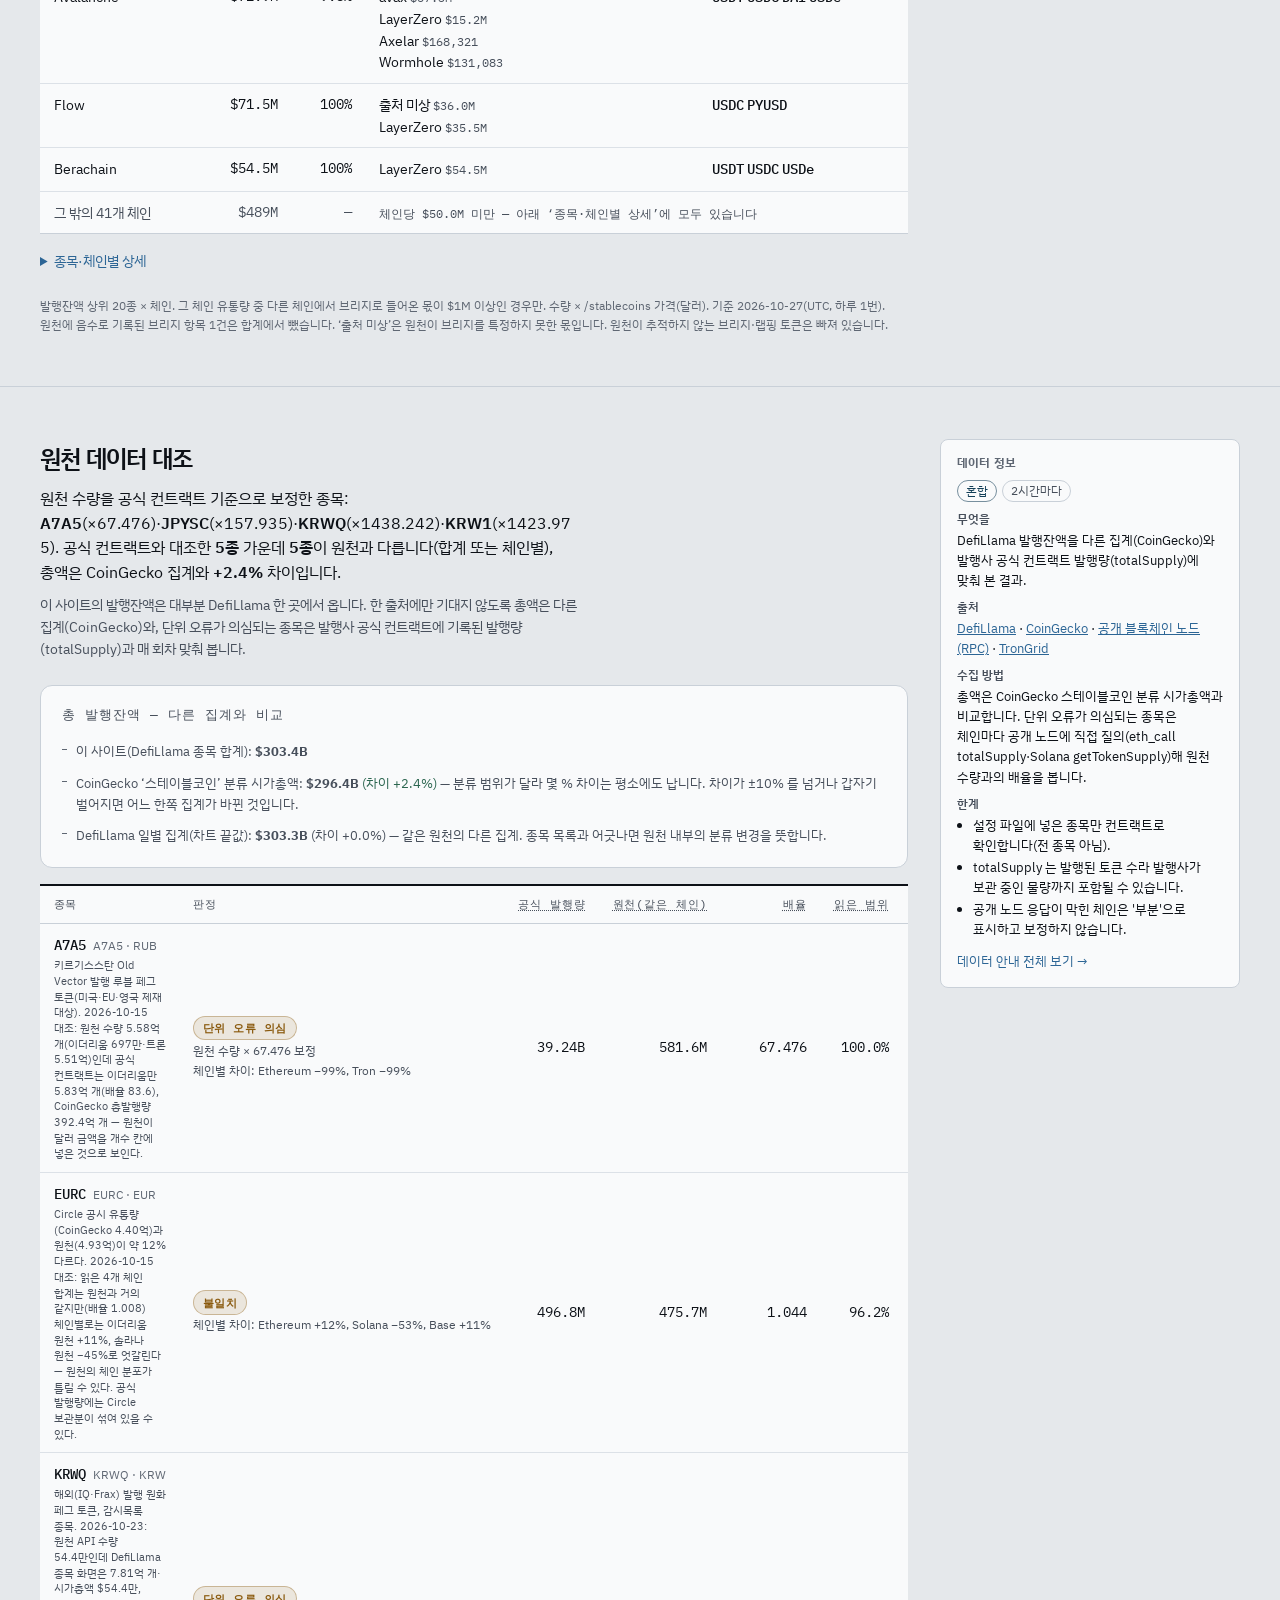
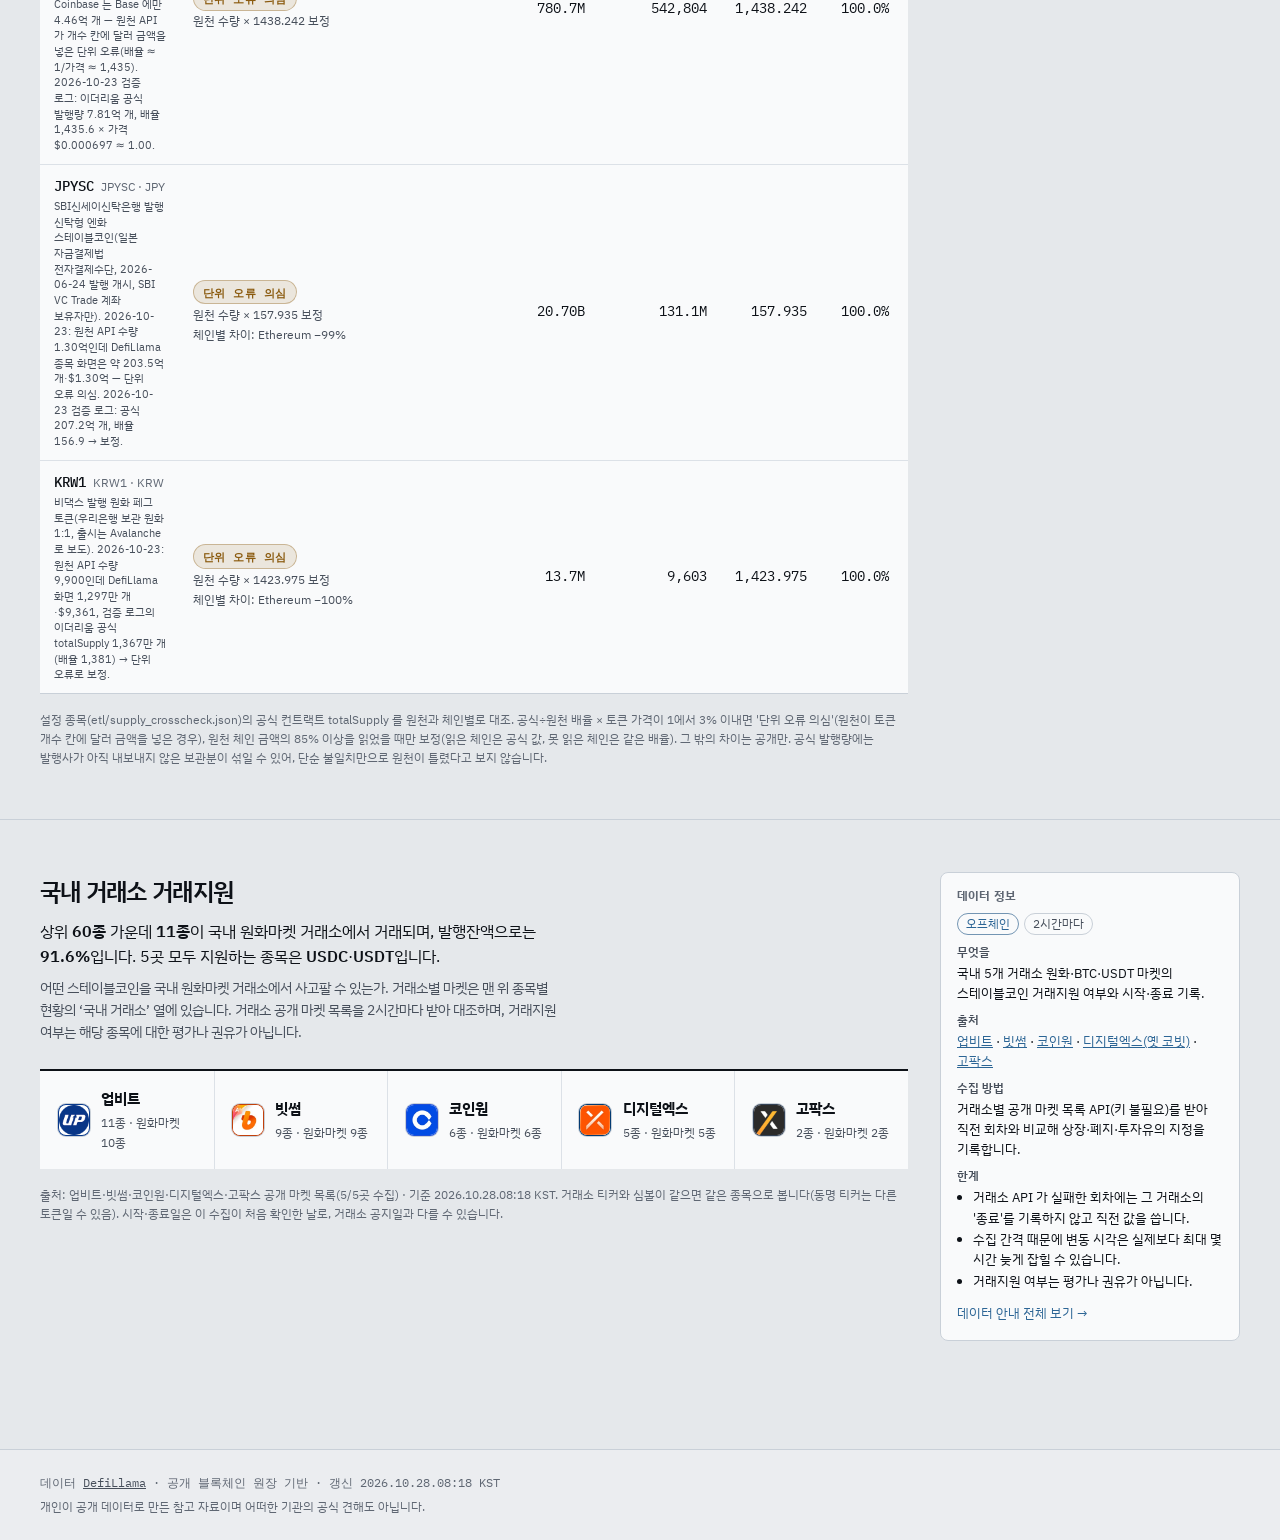
==== commit 83749a3c: "갱신 2026-10-27T23:20Z" ====
--- a/index.html
+++ b/index.html
@@ -828,7 +828,7 @@
         <li><strong>원천 데이터 대조</strong>(<code>etl/supply_crosscheck.py</code>): ① 총 발행잔액을 CoinGecko ‘스테이블코인’ 분류 시가총액, DefiLlama 일별 집계 끝값과 매 회차 나란히 보여 줍니다(차이 ±10% 넘으면 주의). ② <code>etl/supply_crosscheck.json</code> 에 등록한 종목(A7A5·EURC·KRWQ·JPYSC·KRW1)은 발행사 공식 컨트랙트의 발행량(totalSupply)을 체인마다 직접 읽어 원천과 대조합니다. 토큰 가격이 $0.5 미만이고 ‘공식 ÷ 원천’ 배율이 1/가격 근처(1.5배 안)이면 원천이 개수 칸에 달러 금액을 넣은 단위 오류로 보고, 원천 체인 금액의 85% 이상을 읽은 회차에만 보정합니다 — 현재 수량은 읽은 체인은 공식 값, 주소를 모르는 체인은 같은 배율, 과거 수량도 같은 배율(증감률 유지). 감시목록 종목(원화·엔화)도 같은 규칙으로 고쳐집니다. 2026-10-15 A7A5: 원천 5.58억 개 → 공식 392.4억 개(약 $4.5억). 그 밖의 차이는 보정하지 않고 공개만 합니다 — 공식 발행량에는 발행사 보관분이 섞일 수 있습니다.</li>
         <li><strong>비달러 페그 합산</strong>: 2026-10-15 전까지 시장 전체 시계열과 체인별 집계는 원천의 페그 통화별 값 중 달러 페그만 읽어 비달러 페그(약 $12억)가 빠져 있었습니다. 지금은 모두 더합니다.</li>
         <li><strong>상환 대응력</strong>(어테스테이션 탭): 보고서의 준비자산을 현금화 속도로 나눕니다 — 즉시(현금·요구불예금·익일물 리포·정부 MMF), 수일 내(단기국채·기간물 리포·정기예금), 불확실(금·비트코인·주식·담보대출·기타). 분모는 보고서상 발행량이고, 급매 할인율은 적용하지 않았습니다.</li>
-        <li><strong>디페그 사건</strong>(<code>etl/depeg_events.py</code>): 발행잔액 $1억 이상·이자부 아님·시장 가격 기준 종목이 주의선(±25bp)을 넘은 첫 회차부터 돌아온 첫 회차까지를 한 사건으로 묶어 최대 편차·지속시간을 남깁니다. 48시간 넘게 관측이 끊기면 ‘관측 중단’으로 닫습니다. 2026-08-09~10-15 기록은 저장소의 과거 스냅숏 686회차를 지금 규칙으로 재생해 만들었습니다(가격 0·페그 1.5배 넘는 값은 자료 오류로 제외).</li>
+        <li><strong>디페그 사건</strong>(<code>etl/depeg_events.py</code>): 발행잔액 $1억 이상·이자부 아님·시장 가격 기준 종목이 주의선(±25bp)을 넘은 첫 회차부터 돌아온 첫 회차까지를 한 사건으로 묶어 최대 편차·지속시간을 남깁니다. 이미 열린 사건은 발행잔액 $5천만 이상이면 계속 봅니다(이탈한 채 상환으로 $1억 아래로 줄거나 한 가격 출처가 잠시 비어도 끊지 않음, 2026-10-28). 48시간 넘게 관측이 끊기면 닫습니다(마지막 발행잔액이 $1억 미만이면 ‘규모 축소’, 아니면 ‘관측 중단’). 과거 기록은 저장소의 회차별 스냅숏을 지금 규칙으로 재생해 만들었습니다(가격 0·페그 1.5배 넘는 값은 자료 오류로 제외).</li>
         <li><strong>데이터 경보 알림</strong>(<code>.github/scripts/notify_alerts.py</code>): 매 수집 회차 직전 커밋 값과 비교해 새로 생긴 경보(시스템 등급 상승, 시장 영향 종목 경보, 큰 디페그 사건 시작, 원천 이상, 새 원화·엔화 페그 종목, 총액 대조 차이, 김치프리미엄·어테스테이션 등급 상승)만 텔레그램으로 보냅니다.</li>
         <li><strong>이번 주 요약</strong>(<code>etl/weekly_summary.py</code>): 데이터 파일만으로 최근 7일 변화를 계산해 뉴스 탭 맨 위에 두고, 보고서에 붙일 마크다운 문단을 복사할 수 있게 했습니다.</li>
         <li><strong>과거 시점 보기</strong>: 주소 끝에 <code>?at=2026-10-01</code> 처럼 날짜를 붙이거나 아래 ‘데이터’ 칸에서 날짜를 고르면, 그날(KST) 마지막 수집 커밋의 데이터 파일로 화면 전체를 다시 그립니다(GitHub 공개 API·원본 파일 사용, 실시간 갱신 꺼짐).</li>
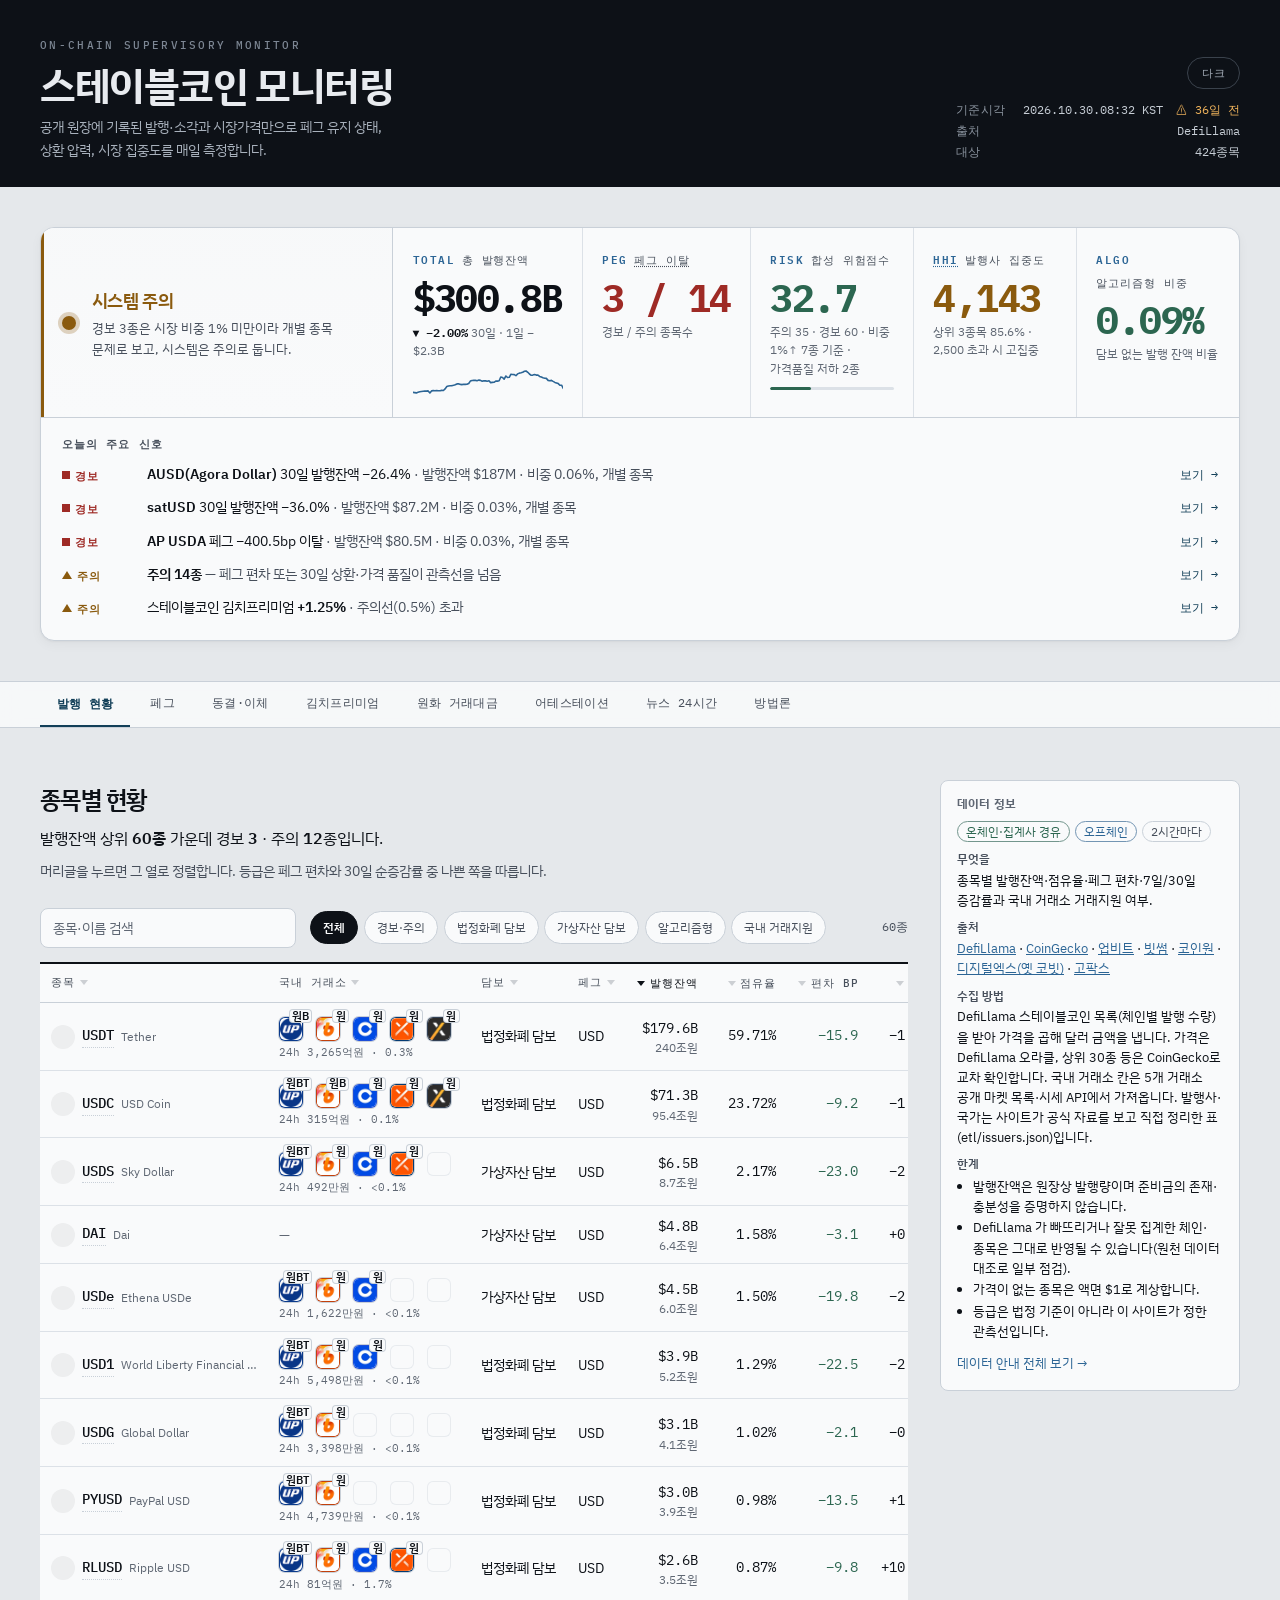
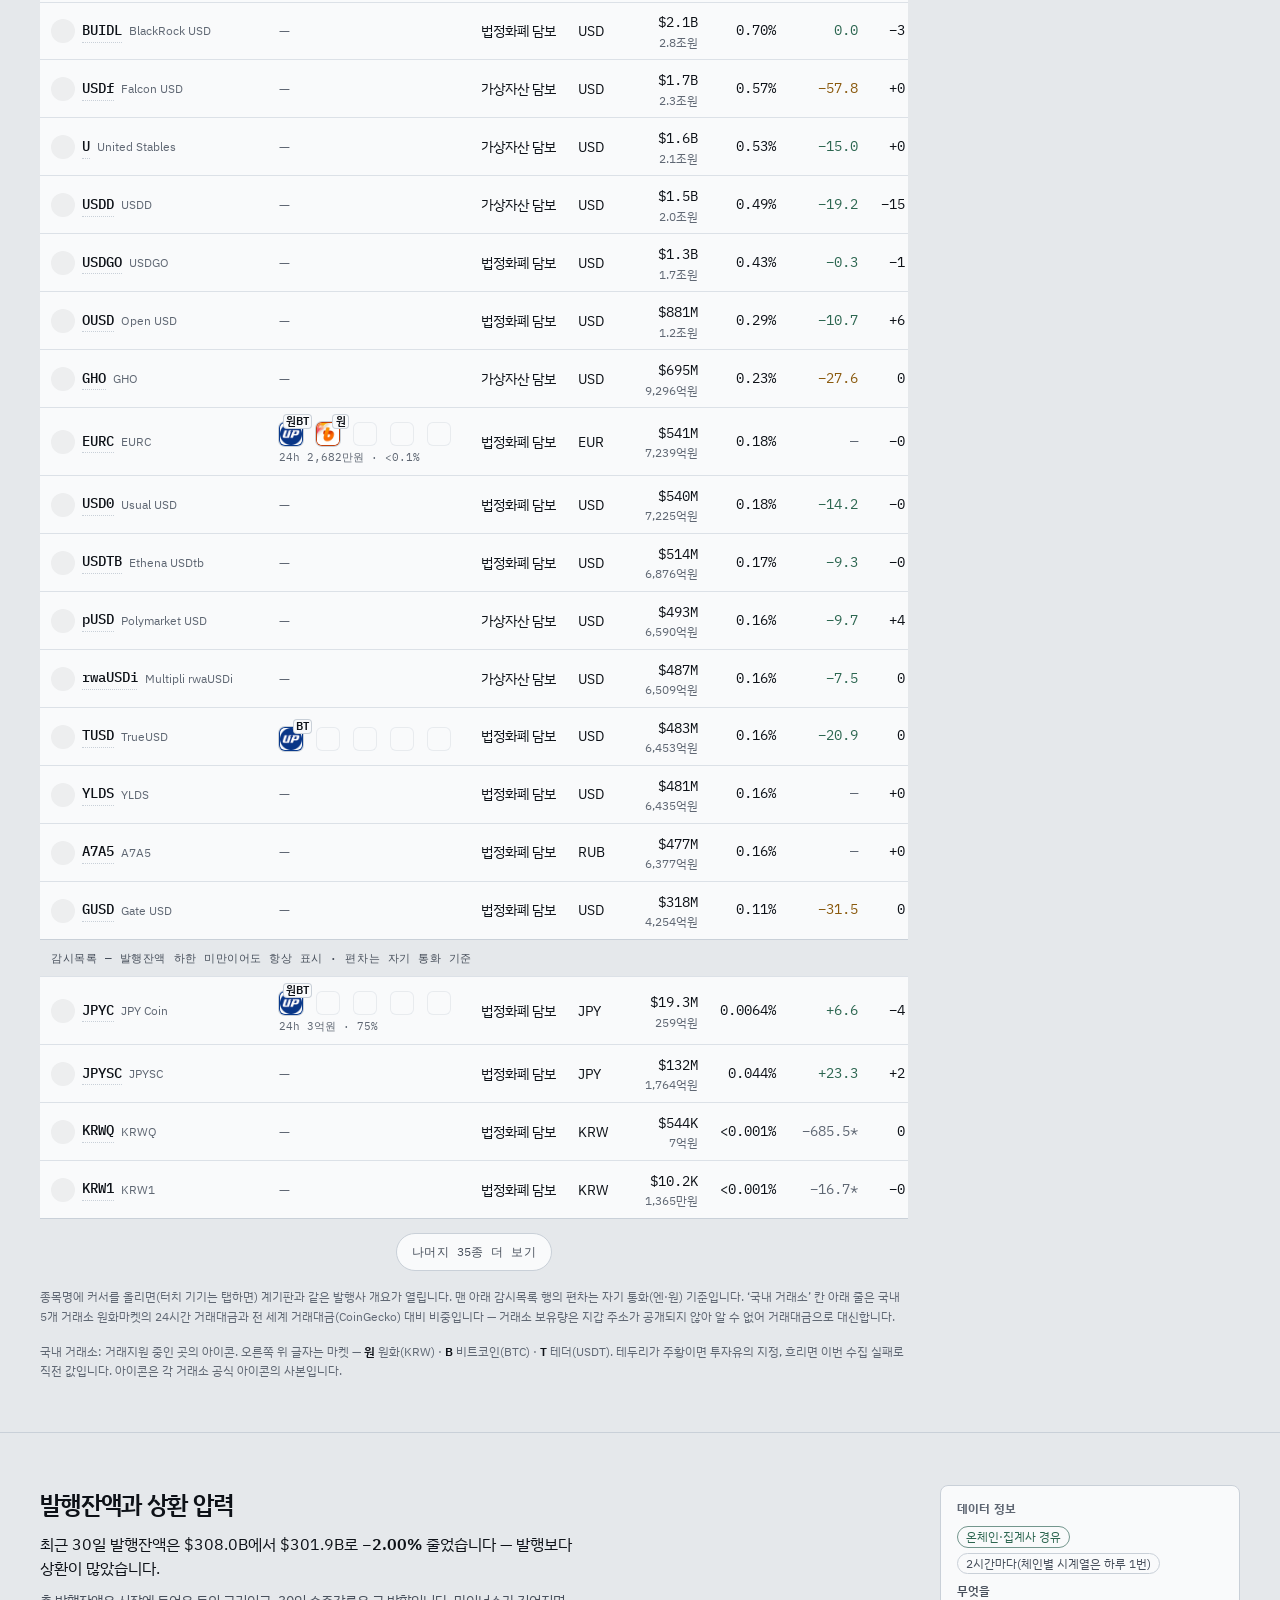
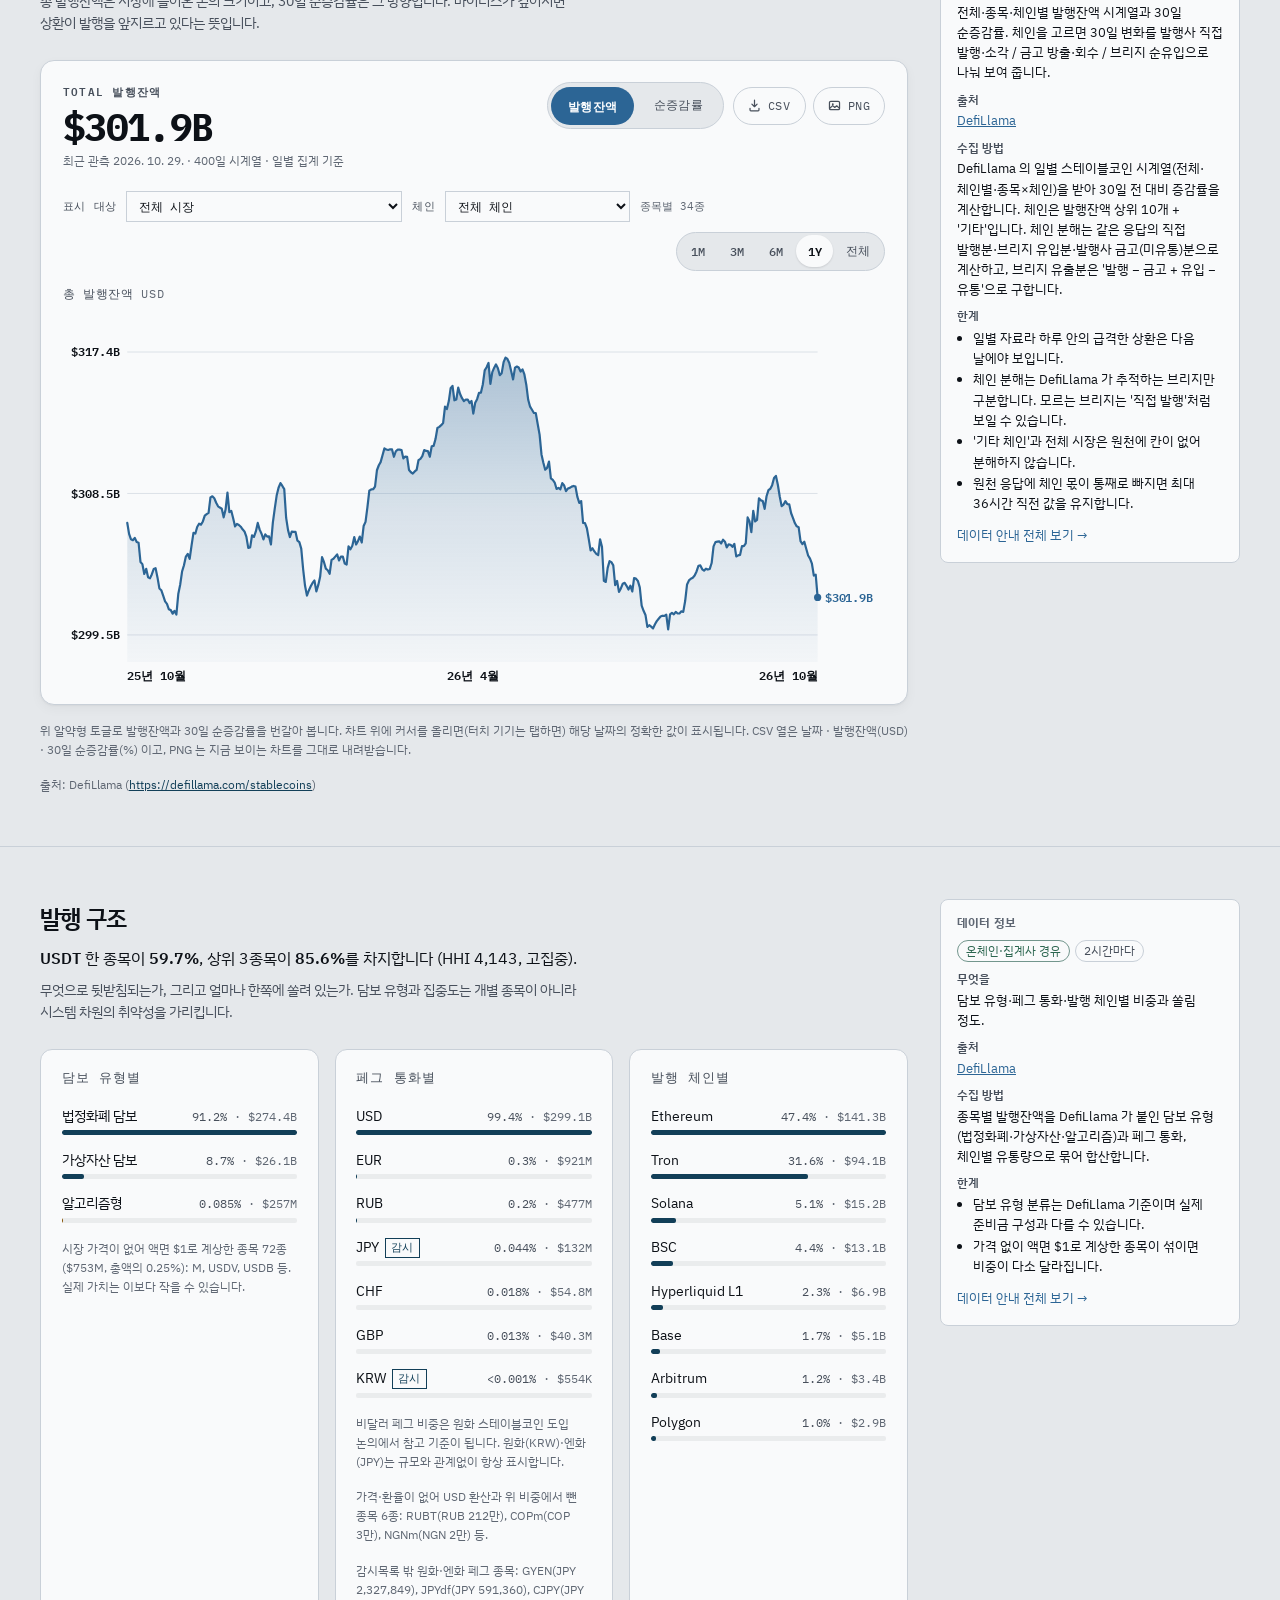
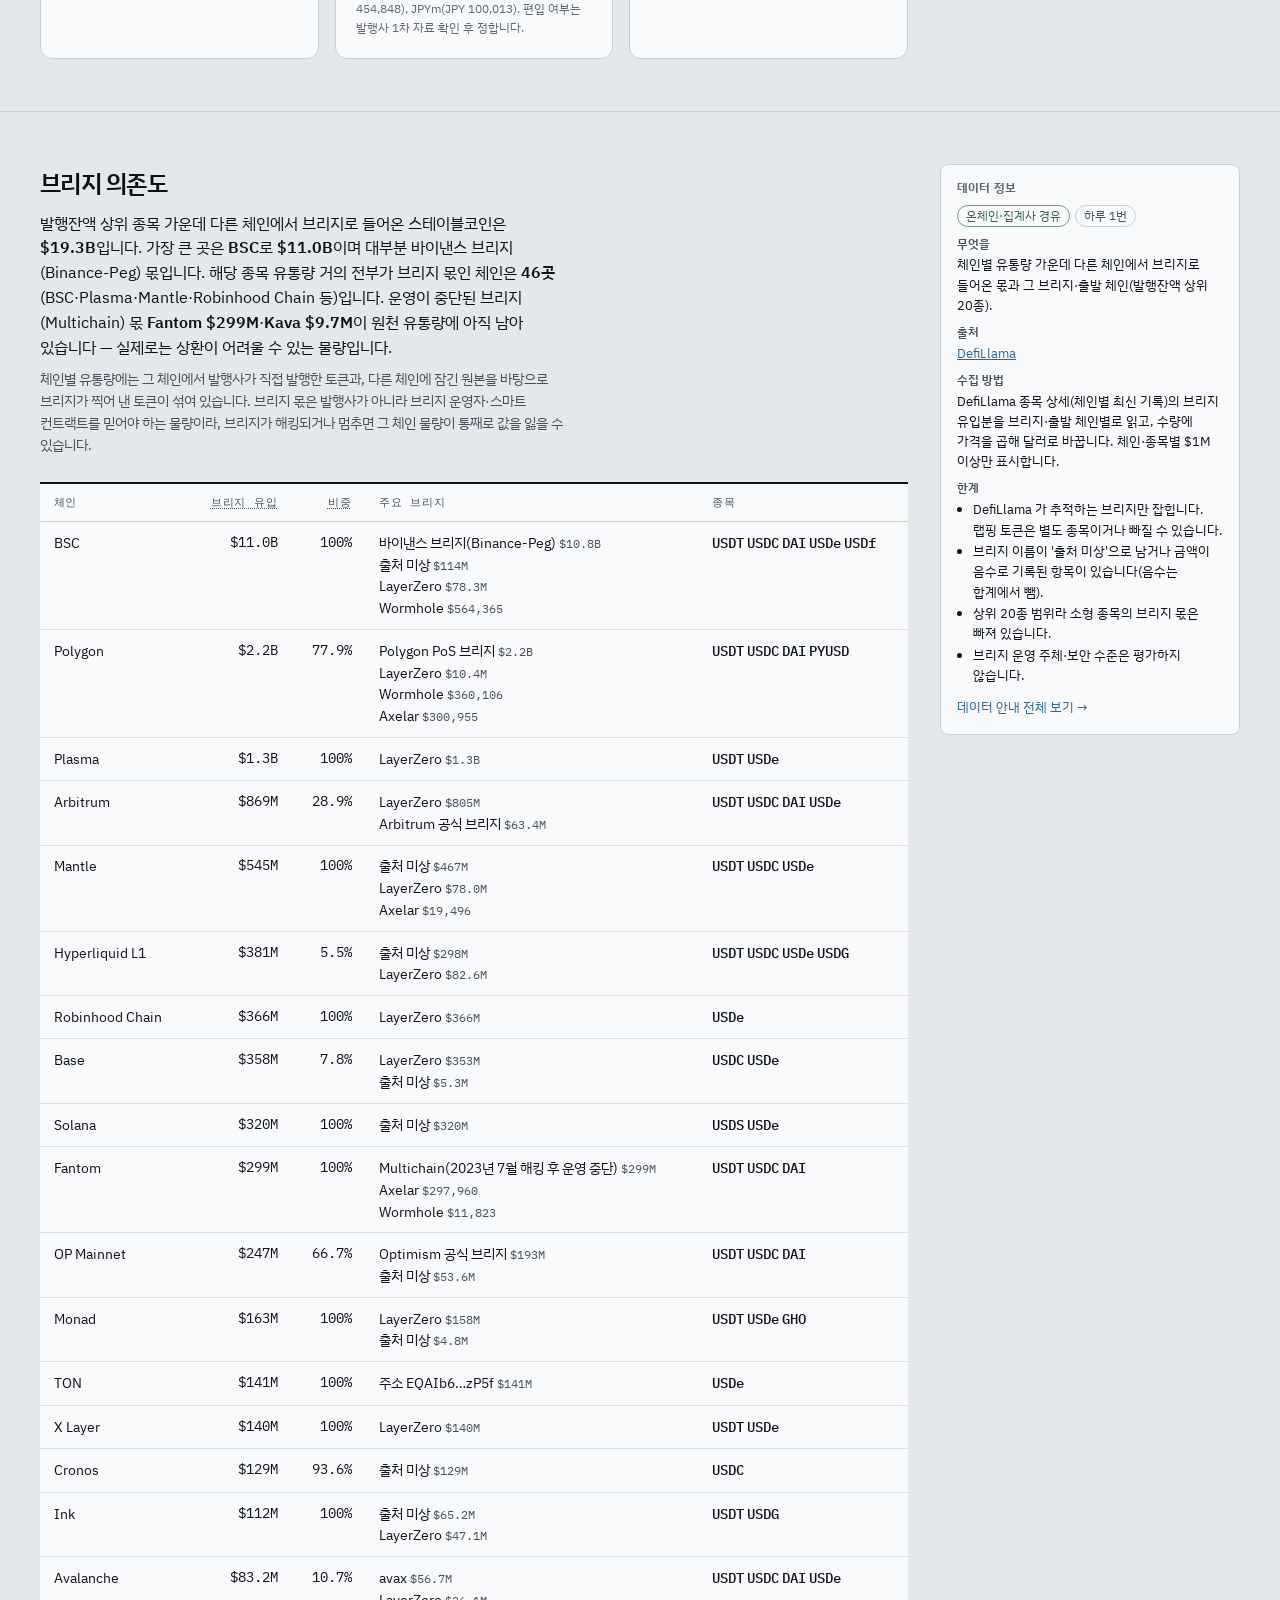
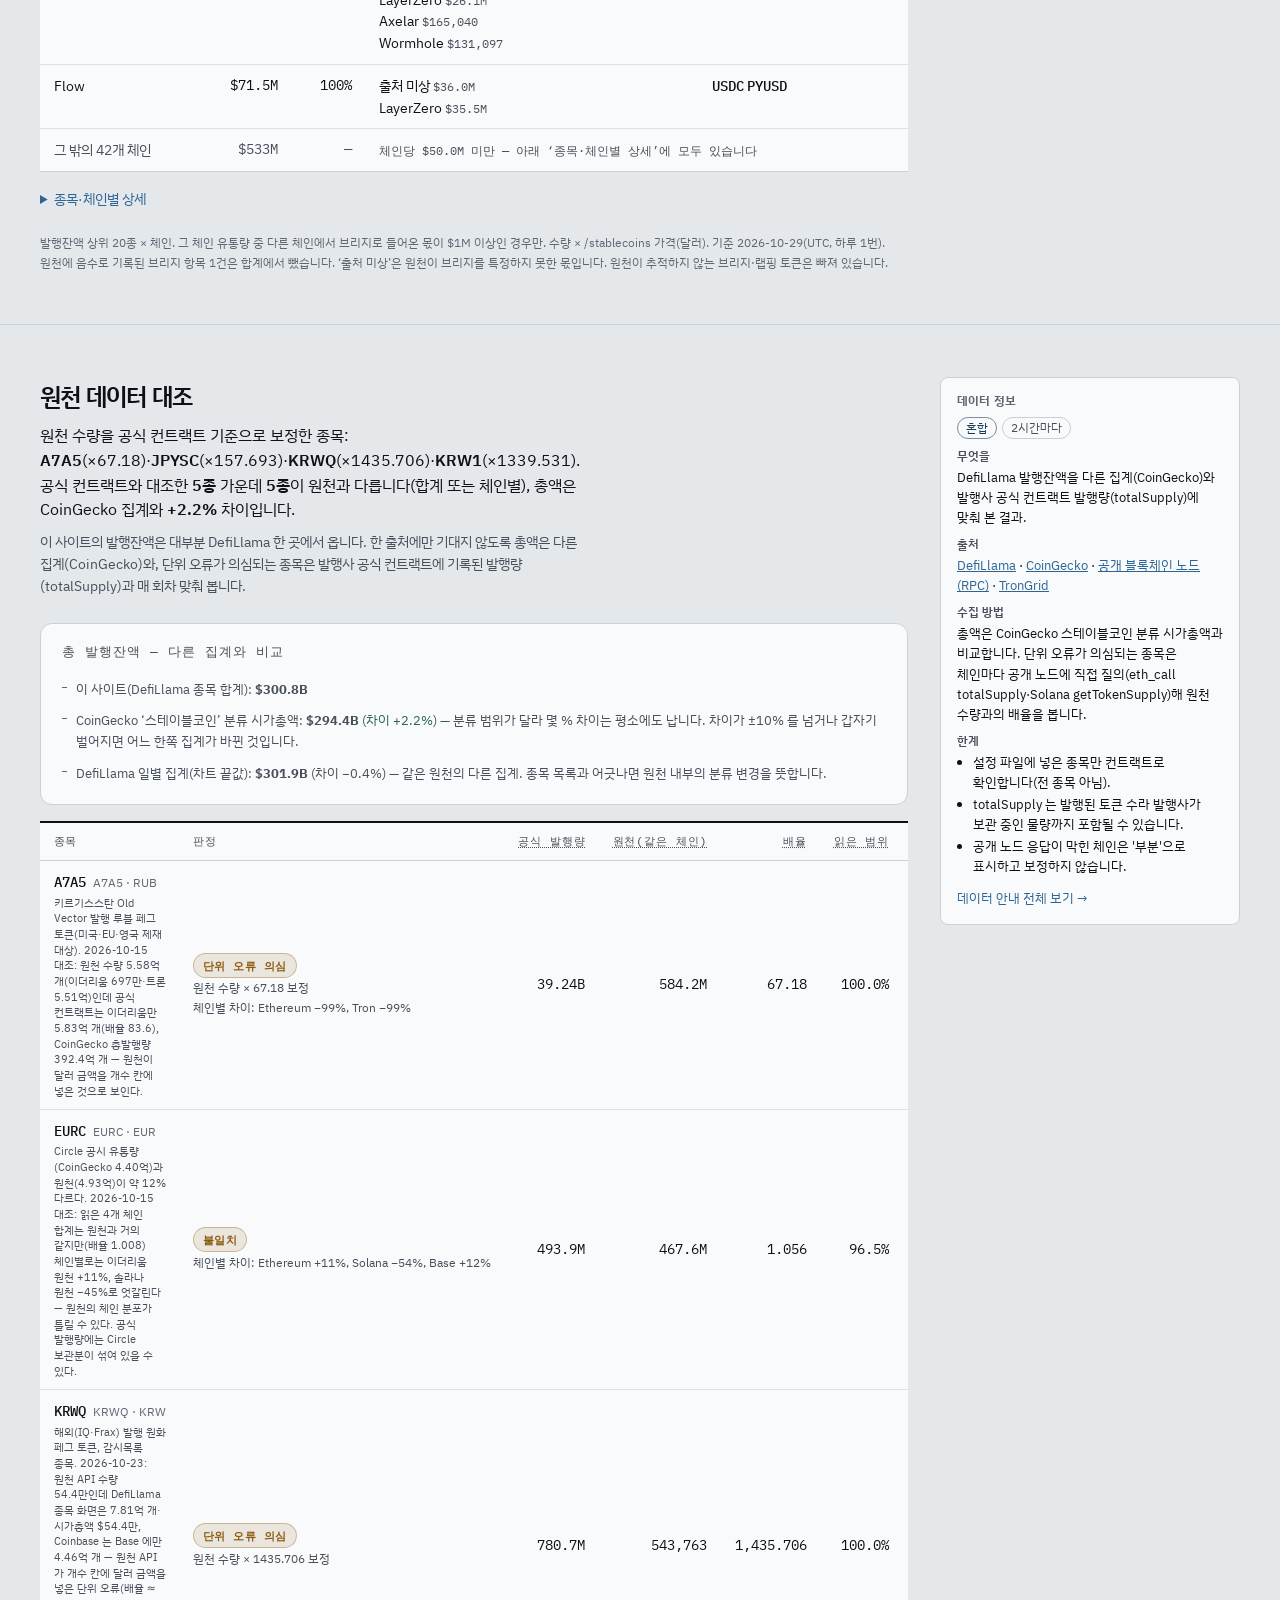
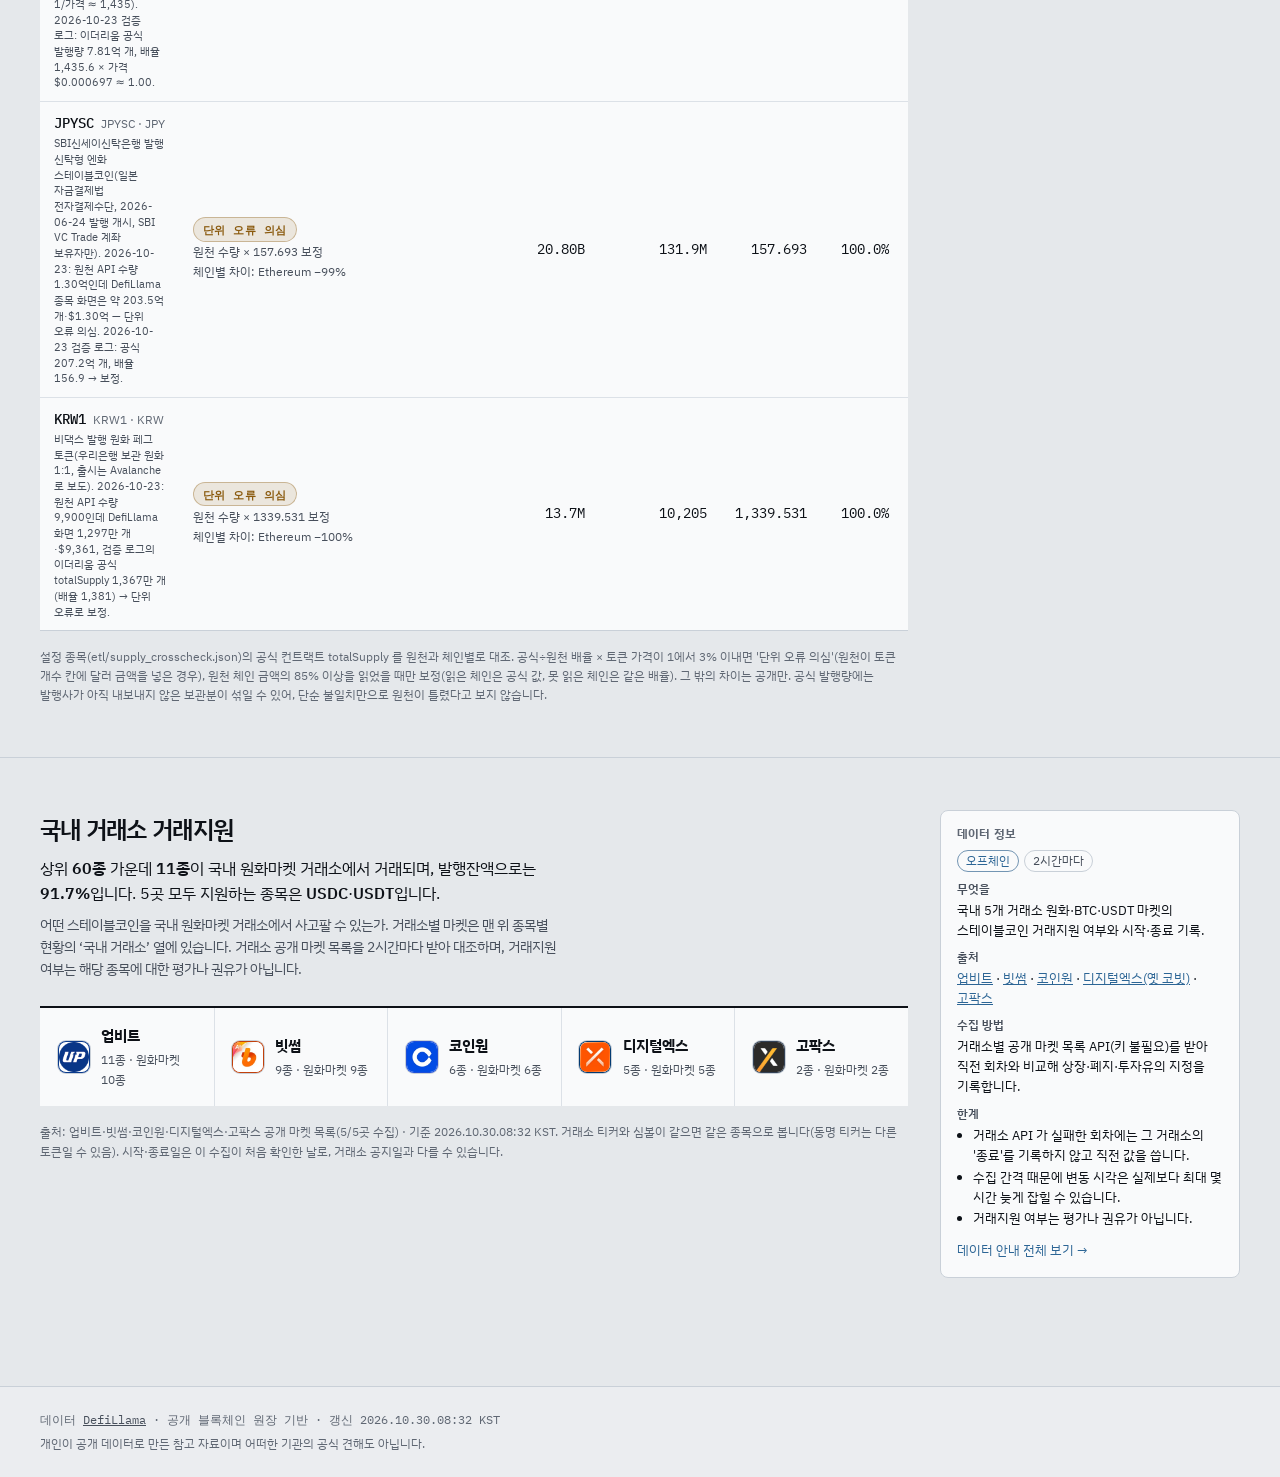
==== commit f201ff09: "갱신 2026-10-29T23:34Z" ====
--- a/index.html
+++ b/index.html
@@ -683,7 +683,7 @@
       <thead><tr>
         <th scope="col">종목</th><th scope="col">검토 기관</th><th scope="col">기준일</th><th scope="col" class="num">경과일</th>
         <th scope="col" class="num">보고 시점 발행량</th><th scope="col" class="num">현재 발행량</th>
-        <th scope="col" class="num"><abbr title="보고서 기준일 이후 발행량이 얼마나 달라졌는지입니다. (현재 발행량 − 보고 시점 발행량) ÷ 보고 시점 발행량. 늘어난 만큼은 아직 회계법인이 확인하지 않은 준비금으로 뒷받침되고 있다는 뜻입니다. ±3% 이상 주의, ±8% 이상 경보. 발행이 늘어난 성장도 포함되므로 그 자체로 부실을 뜻하지는 않습니다.">드리프트</abbr></th>
+        <th scope="col" class="num"><abbr title="보고서 기준일 이후 발행량이 얼마나 달라졌는지입니다. 같은 출처끼리 잽니다: 현재 발행량 ÷ 원천(DefiLlama)이 보고서 기준일에 센 발행량 − 1(그 값이 없으면 보고서 발행량과 비교). 늘어난 만큼은 아직 회계법인이 확인하지 않은 준비금으로 뒷받침되고 있다는 뜻입니다. ±3% 이상 주의, ±8% 이상 경보. 발행이 늘어난 성장도 포함되므로 그 자체로 부실을 뜻하지는 않습니다. 아래 작은 글씨 ‘집계 차이’는 기준일에 이미 원천과 보고서가 세는 범위가 달랐던 정도이며, ±5% 이상이면 등급을 최소 주의로 둡니다.">드리프트</abbr></th>
         <th scope="col" class="num"><abbr title="보고서상 준비금 총액 ÷ 보고서상 발행량. 100% 를 넘는 부분이 초과 준비금(손실 완충)입니다. 준비금에 금·비트코인·주식처럼 가격이 움직이는 자산이 있으면 그 가격이 떨어질 때 비율도 내려갑니다 — 아래 ‘준비금 구성’을 같이 보세요. 등급에는 쓰지 않습니다.">준비금 비율</abbr></th>
         <th scope="col">등급</th>
       </tr></thead>
@@ -823,7 +823,7 @@
         <li><strong>체인 증감 분해</strong>(<code>etl/fetch_chain_history.py</code>): 체인을 고르면 최근 30일 유통량 변화를 발행사 직접 발행·소각(직접 발행분 변화), 발행사 금고 방출·회수(미유통분 변화의 반대), 브리지 순유입(유입분 변화 − 유출분 변화)으로 나눕니다. 유출분은 원천에 칸이 없어 ‘발행 − 금고 + 유입 − 유통’으로 계산하며, 세 갈래의 합은 유통량 변화와 같습니다. 유출분이 크게 음수로 나오면(원천 칸 불일치) 표시합니다.</li>
         <li><strong>브리지 의존도</strong>(<code>etl/fetch_bridges.py</code>): 발행잔액 상위 20종의 종목 상세에서 체인별 브리지 유입분을 브리지·출발 체인별로 읽어, $1M 이상인 체인·종목만 보입니다. 응답이 커서 하루 한 번 받습니다. 금액이 음수로 기록된 항목은 합계에서 뺍니다.</li>
         <li><strong>체인별 발행잔액</strong>(<code>etl/fetch_chain_history.py</code>): ‘발행잔액과 상환 압력’ 차트의 ‘체인’에서 전체 발행잔액 상위 10개 체인과 ‘기타 체인’을 고를 수 있습니다. 전체 시장 × 체인은 DefiLlama 의 체인별 합계를 체인마다 따로 받고, 종목 × 체인은 그 종목이 그 체인에 $100만 이상 있을 때만 받습니다. ‘기타 체인’은 합계에서 상위 체인 몫을 뺀 계산값이며, 상위 체인 중 하나라도 그날 못 받았으면 만들지 않습니다. 일별 자료라 하루(UTC) 한 번 받고, 실패하면 전날 값을 이어 씁니다. 체인을 고르면 30일 변화는 ‘상환 압력’이 아니라 <b>체인 순유출입</b>입니다 — 한 체인에서 줄어든 몫은 상환됐을 수도, 다른 체인으로 옮겨졌을 수도(브리지) 있기 때문에 상환 등급은 체인을 합친 종목 전체로만 매깁니다. 원천에서 하루만 절반 아래로 꺼졌다 돌아온 날(체인 몫 누락 의심)은 고치지 않고 차트 아래에 날 수를 적습니다.</li>
-        <li><strong>어테스테이션 경과일 등급</strong>(<code>etl/fetch_attestation.py</code>): 다음 보고서 예상일 = 기준일 + 공표 주기(월간 30일·분기 91일) + 그 발행사가 이번 보고서를 기준일 뒤 며칠 만에 냈는지(공표일을 모르면 30일, 최대 45일). 예상일보다 7일 늦으면 주의, 30일 늦으면 경보입니다. 월간 보고서는 보통 기준일 뒤 한 달쯤 지나 공표되므로(2026-08-31 기준 보고서: Circle 29일·USD1 24일·Agora 29일) 경과일만으로 재면 다음 보고서가 나올 수 없는 날에도 ‘주의’가 뜹니다. 보고서가 오래된 동안 실제로 달라진 정도는 드리프트(발행량 변화)로 따로 봅니다.</li>
+        <li><strong>어테스테이션 경과일 등급</strong>(<code>etl/fetch_attestation.py</code>): 다음 보고서 예상일 = 기준일 + 공표 주기(월간 30일·분기 91일) + 그 발행사가 이번 보고서를 기준일 뒤 며칠 만에 냈는지(공표일을 모르면 30일, 최대 45일). 예상일보다 7일 늦으면 주의, 30일 늦으면 경보입니다. 월간 보고서는 보통 기준일 뒤 한 달쯤 지나 공표되므로(2026-08-31 기준 보고서: Circle 29일·USD1 24일·Agora 29일) 경과일만으로 재면 다음 보고서가 나올 수 없는 날에도 ‘주의’가 뜹니다. 보고서가 오래된 동안 실제로 달라진 정도는 드리프트(발행량 변화)로 따로 봅니다. 드리프트는 같은 출처끼리 잽니다 — 현재 발행량 ÷ 원천(DefiLlama)의 보고서 기준일 다음 날 값(그날 00:00 UTC 값이 전날 말 잔액에 가깝다) − 1. 보고서 발행량과 원천이 기준일에 이미 다르면(예: EURC 2026-09-30 원천 4.64억 vs 보고서 4.13억, +12.3%) 그 차이를 ‘집계 차이’로 따로 보이고, ±5% 이상이면 등급을 최소 주의로 둡니다. 차이를 드리프트에 섞으면 보고 이후 실제 증가(+4.4%)가 +17%로 부풀어 상시 경보가 뜨기 때문입니다.</li>
         <li><strong>원천 목록 변동</strong>: 직전 회차에 $200M 이상이던 종목이 원천(DefiLlama) 목록에서 통째로 사라지면 7일간 ‘발행 구조’ 아래와 주요 신호에 밝힙니다. 값은 채워 넣지 않으므로 그만큼 총 발행잔액이 줄어 보입니다(2026-10-14 USDY·USYC·Re reUSD 약 $57억이 빠진 사례).</li>
         <li><strong>원천 데이터 대조</strong>(<code>etl/supply_crosscheck.py</code>): ① 총 발행잔액을 CoinGecko ‘스테이블코인’ 분류 시가총액, DefiLlama 일별 집계 끝값과 매 회차 나란히 보여 줍니다(차이 ±10% 넘으면 주의). ② <code>etl/supply_crosscheck.json</code> 에 등록한 종목(A7A5·EURC·KRWQ·JPYSC·KRW1)은 발행사 공식 컨트랙트의 발행량(totalSupply)을 체인마다 직접 읽어 원천과 대조합니다. 토큰 가격이 $0.5 미만이고 ‘공식 ÷ 원천’ 배율이 1/가격 근처(1.5배 안)이면 원천이 개수 칸에 달러 금액을 넣은 단위 오류로 보고, 원천 체인 금액의 85% 이상을 읽은 회차에만 보정합니다 — 현재 수량은 읽은 체인은 공식 값, 주소를 모르는 체인은 같은 배율, 과거 수량도 같은 배율(증감률 유지). 감시목록 종목(원화·엔화)도 같은 규칙으로 고쳐집니다. 2026-10-15 A7A5: 원천 5.58억 개 → 공식 392.4억 개(약 $4.5억). 그 밖의 차이는 보정하지 않고 공개만 합니다 — 공식 발행량에는 발행사 보관분이 섞일 수 있습니다.</li>
         <li><strong>비달러 페그 합산</strong>: 2026-10-15 전까지 시장 전체 시계열과 체인별 집계는 원천의 페그 통화별 값 중 달러 페그만 읽어 비달러 페그(약 $12억)가 빠져 있었습니다. 지금은 모두 더합니다.</li>
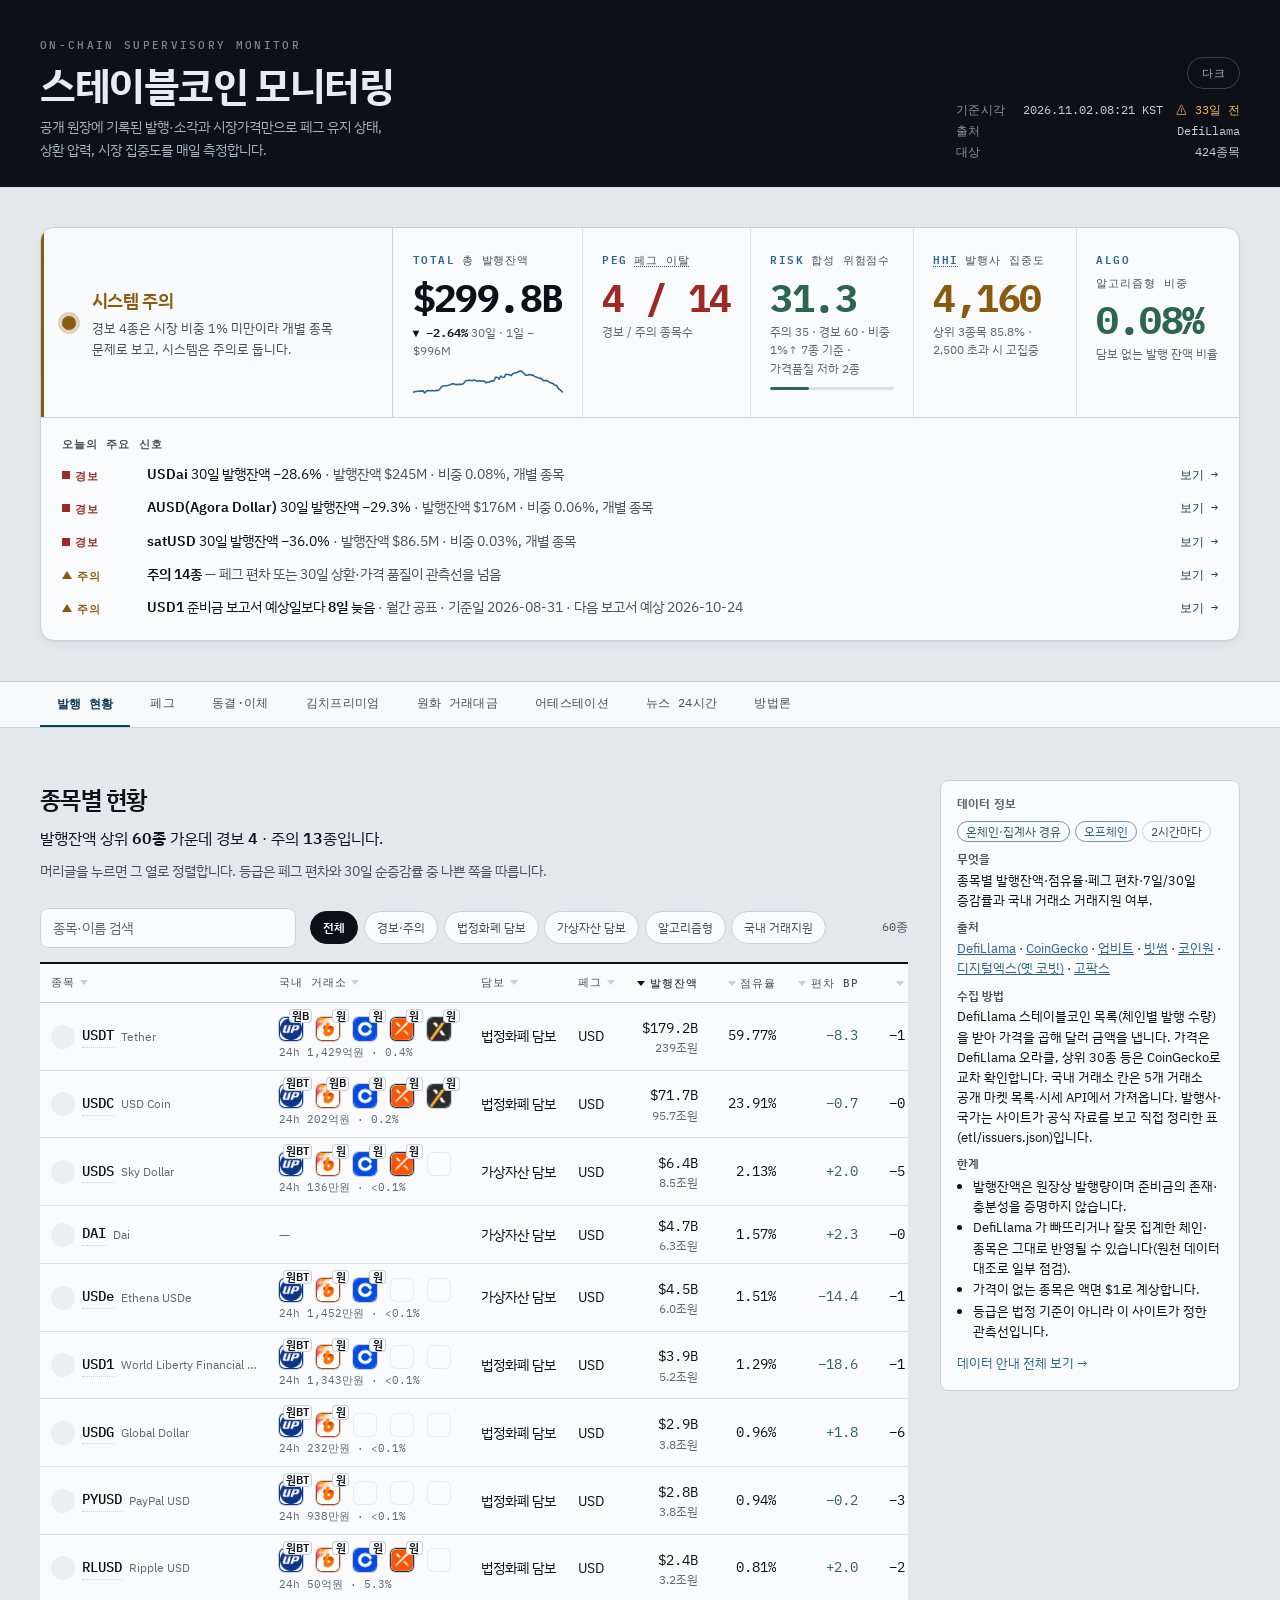
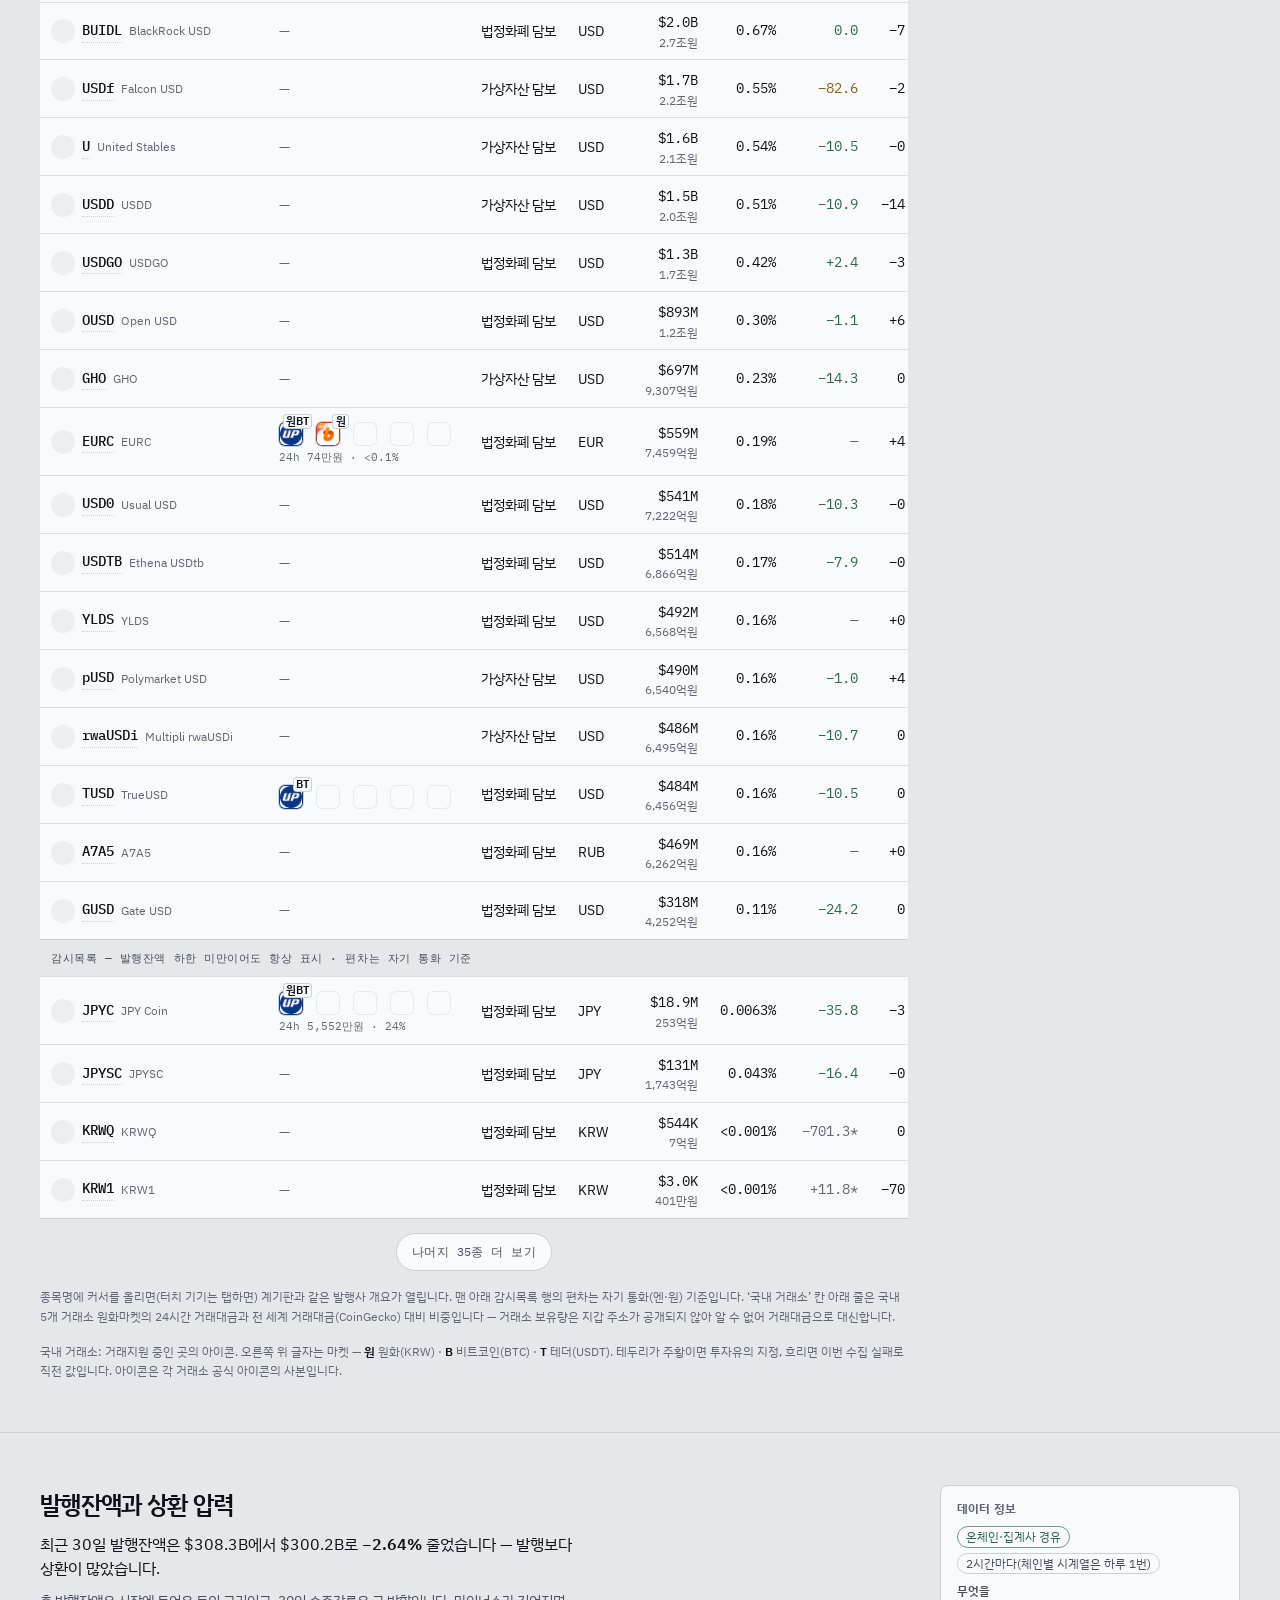
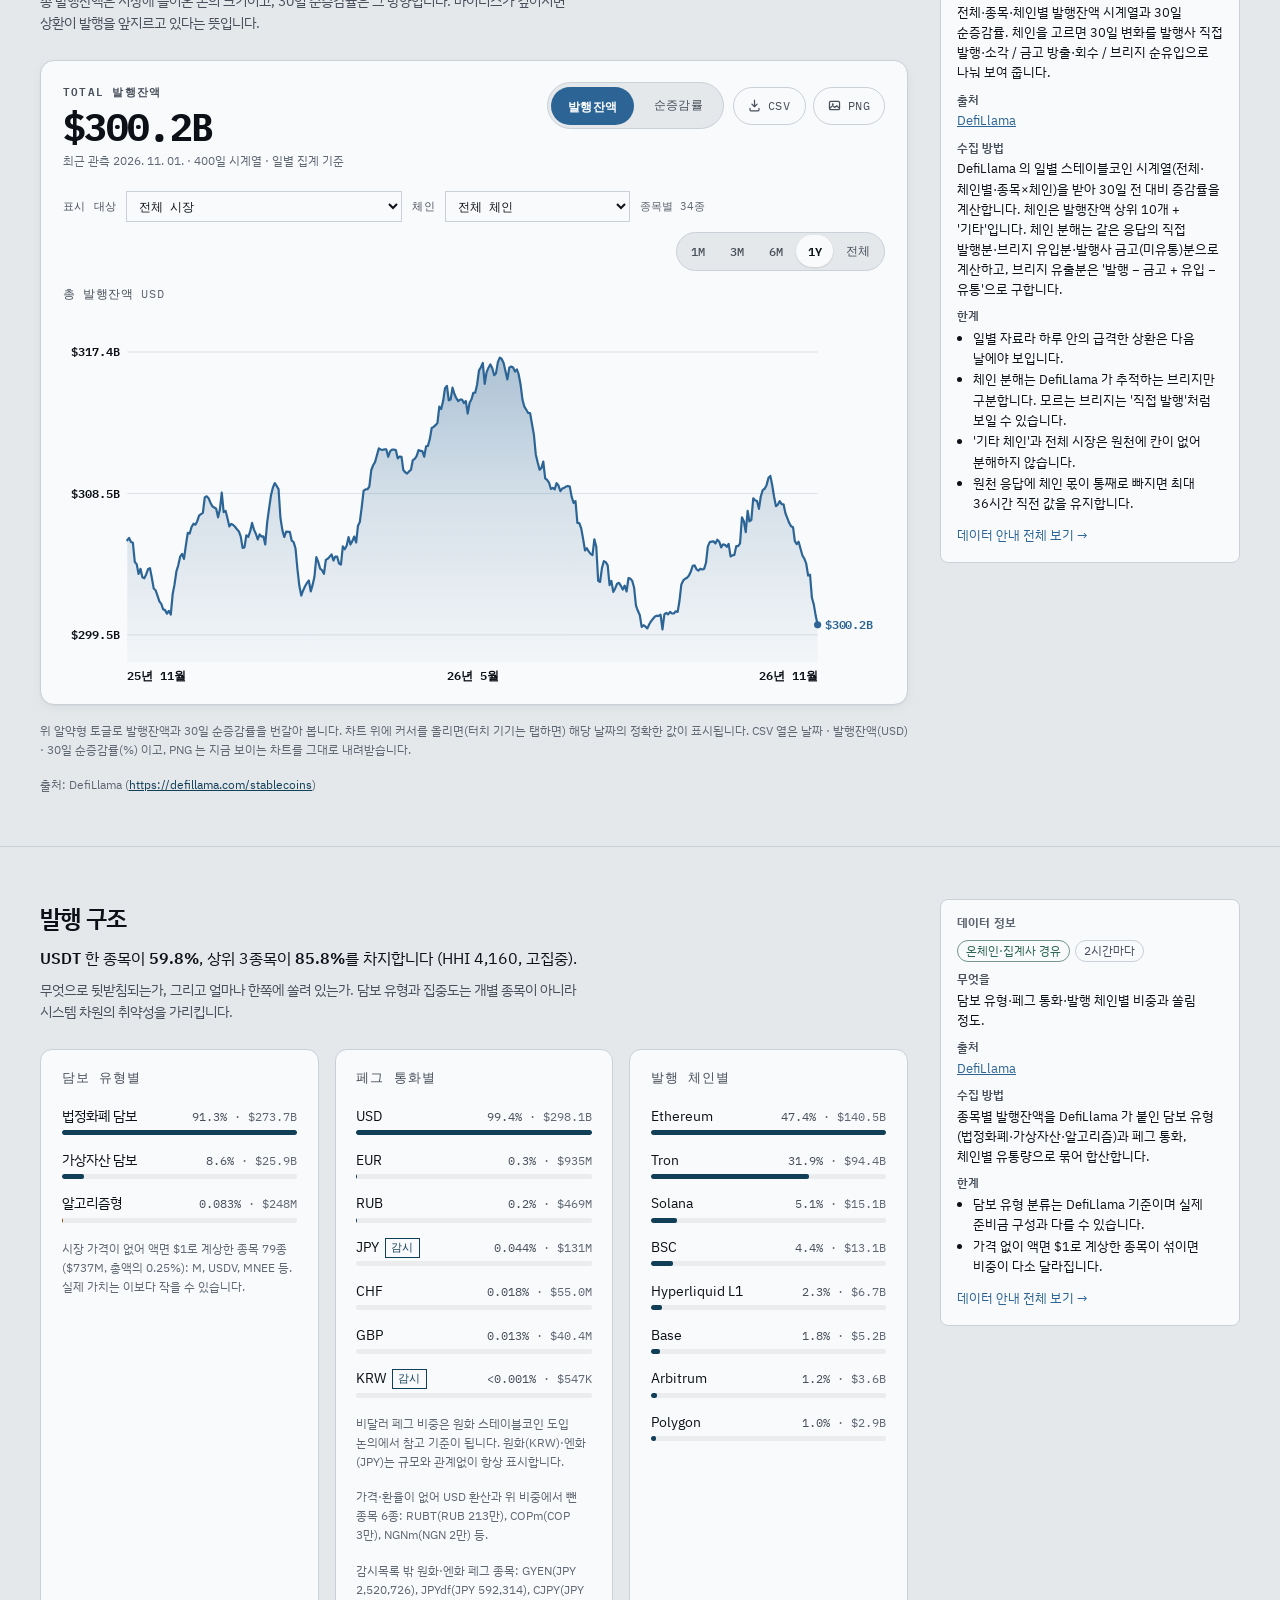
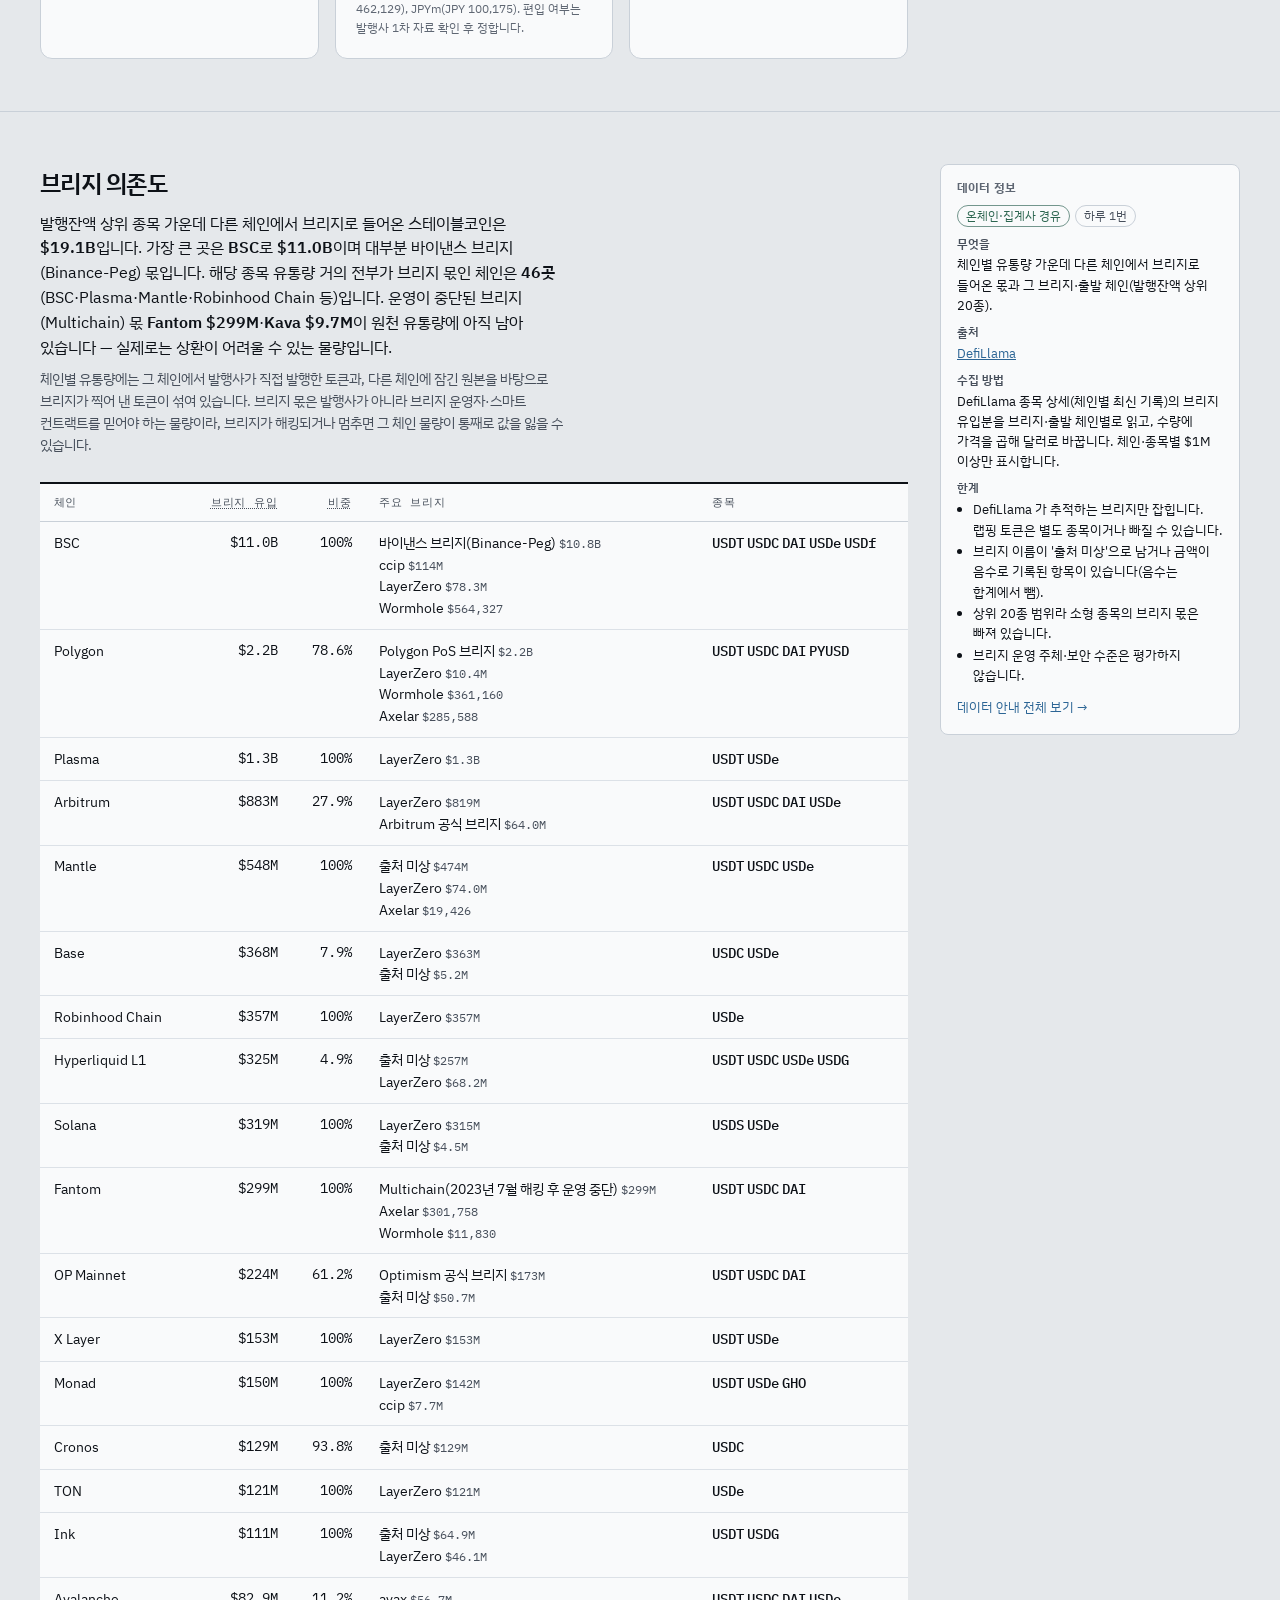
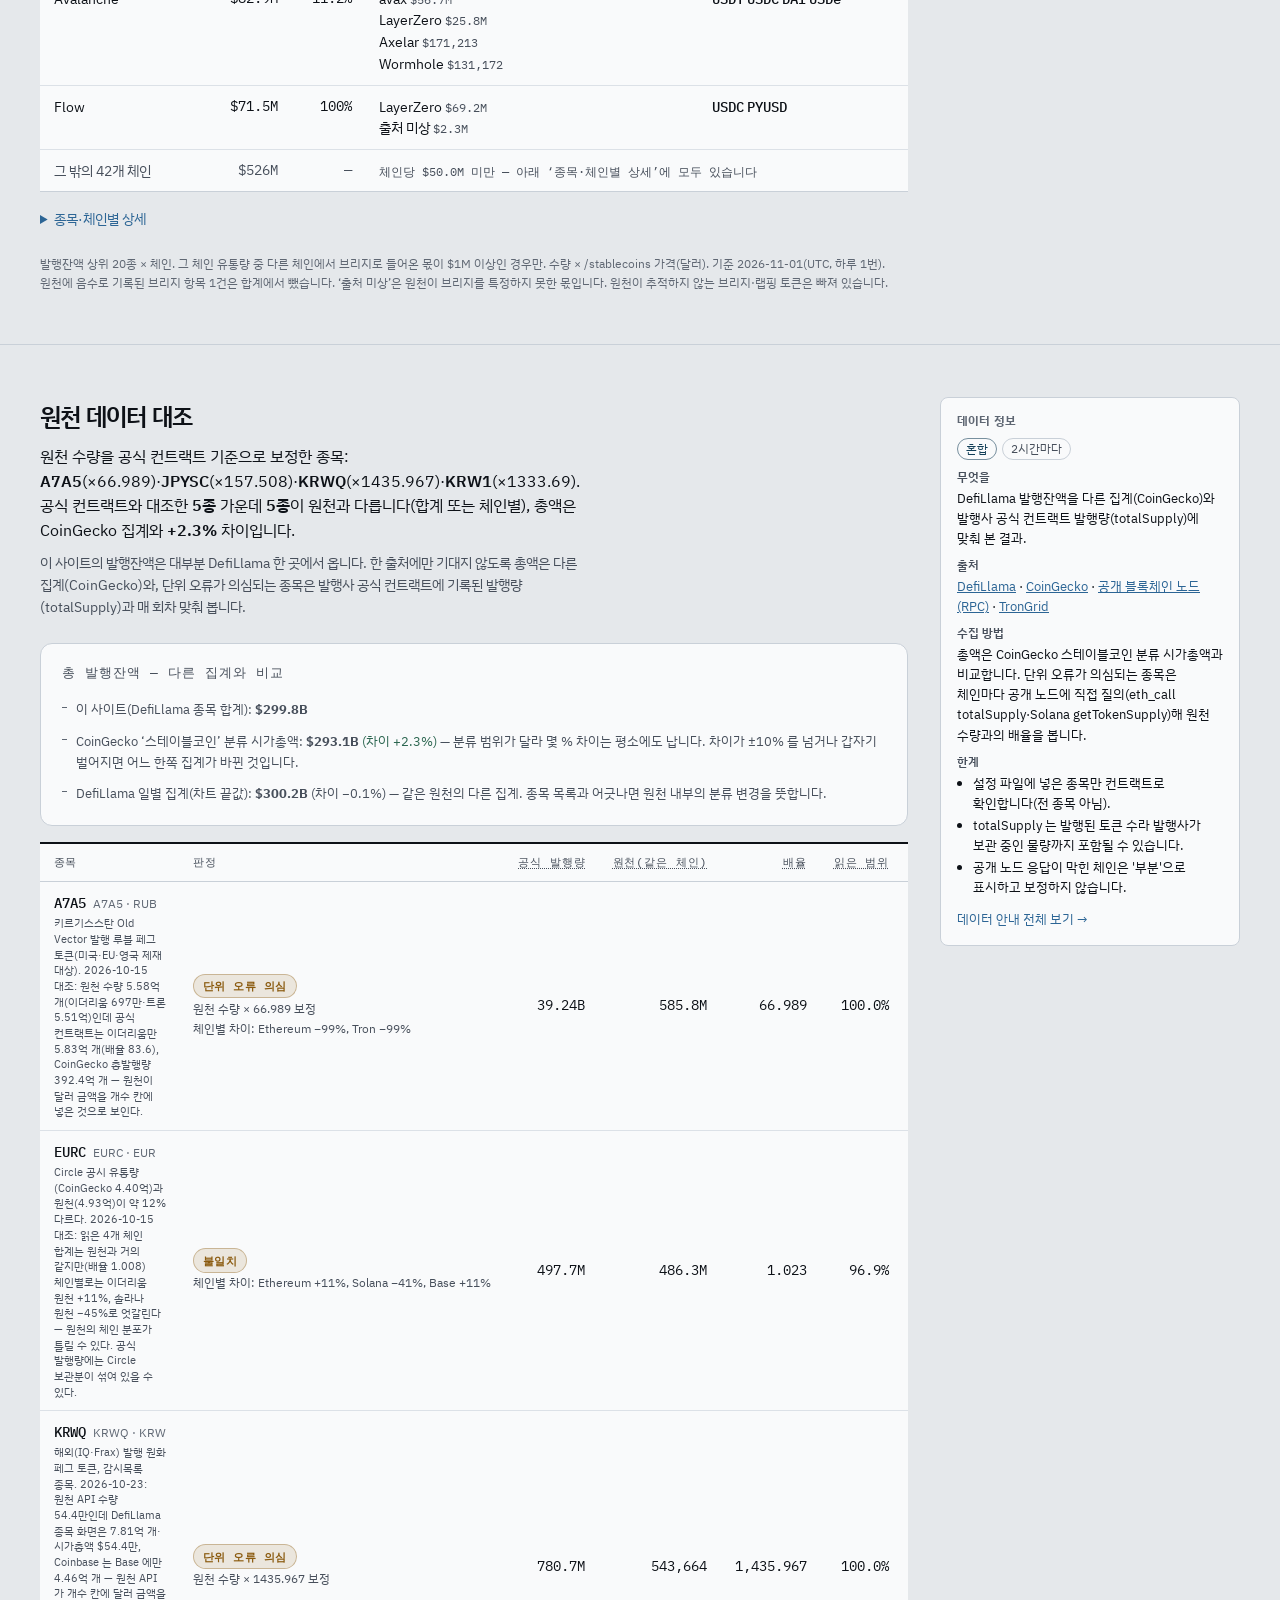
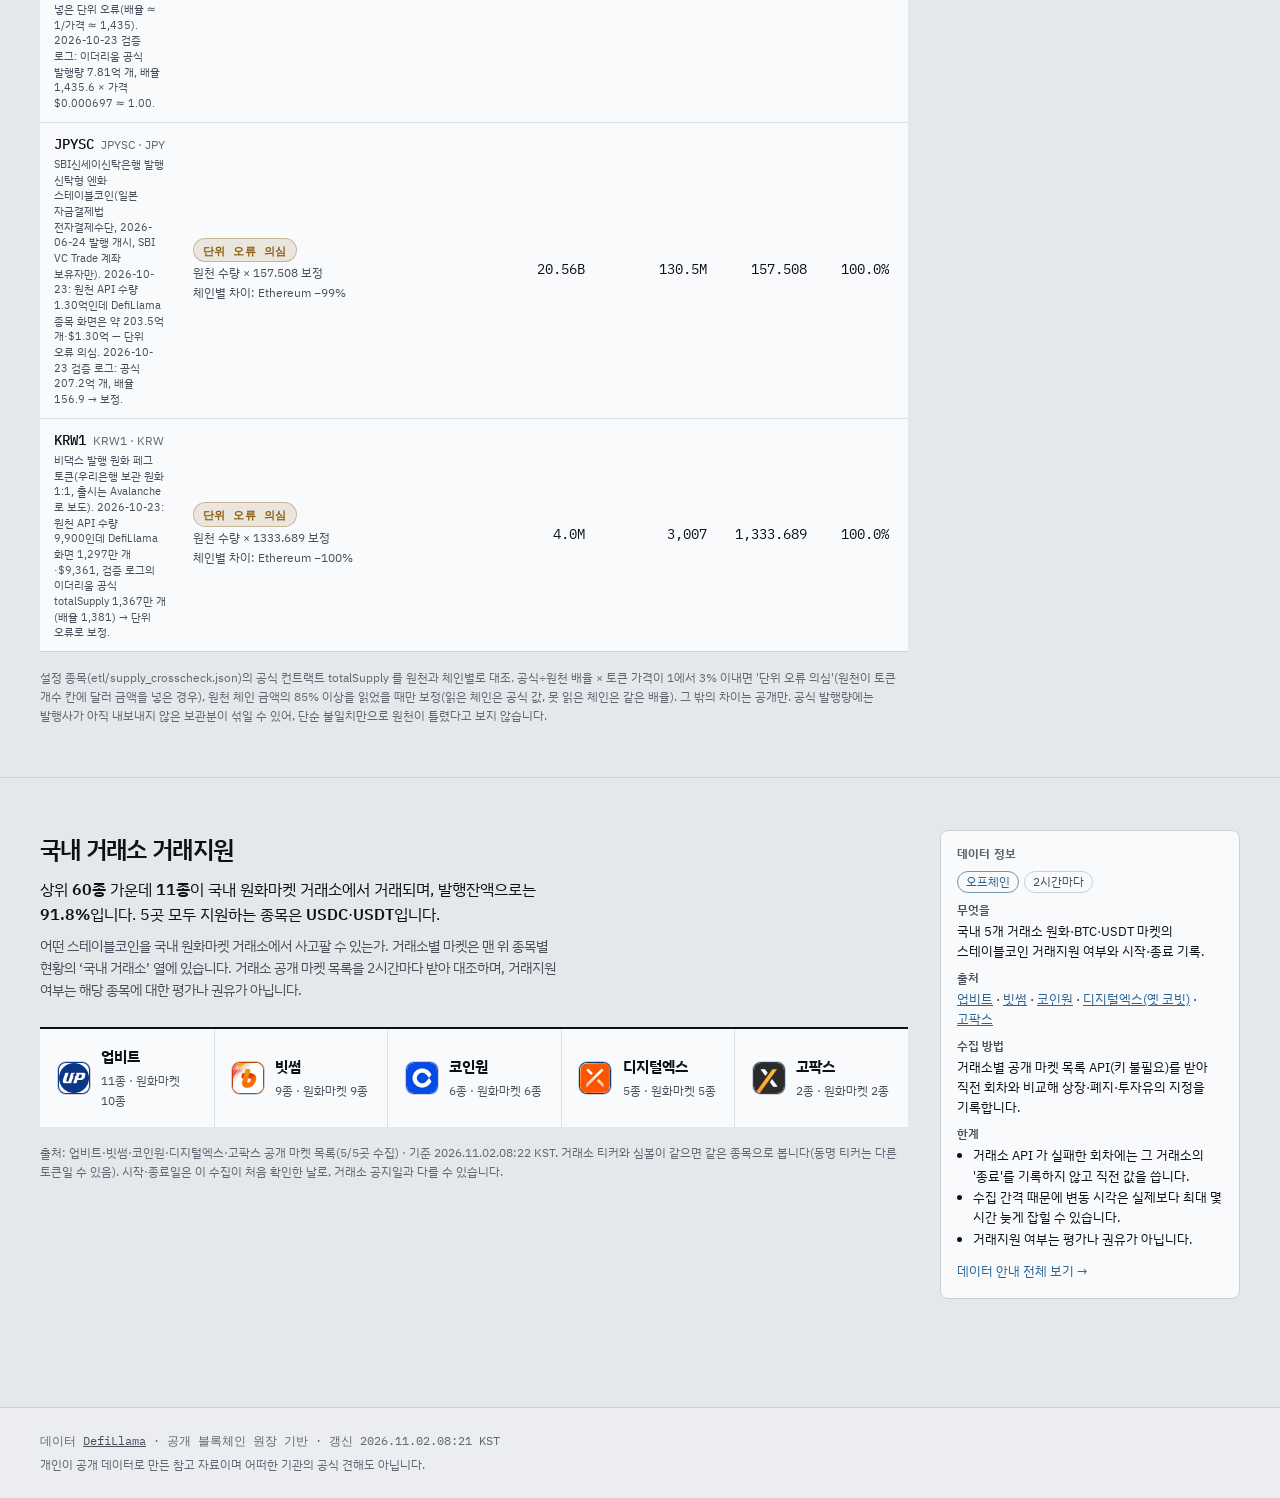
==== commit b71dab13: "갱신 2026-11-01T23:24Z" ====
--- a/index.html
+++ b/index.html
@@ -816,7 +816,7 @@
       <ul class="plain">
         <li>발행잔액은 원장상 발행량이지 준비자산의 존재나 충분성을 증명하지 않습니다. 준비금 실사는 온체인 데이터 밖의 문제입니다.</li>
         <li>수집할 때마다 직전 회차와 비교해, 원천(DefiLlama) 응답에서 체인 몫이 통째로 빠지거나(종목별 2억 달러 이상 몫이 절반 넘게 감소, 체인 합계 10억 달러 이상이 절반 넘게 감소) 총 발행잔액이 3% 넘게 줄면 ‘원천 이상’으로 보고 직전 값을 유지합니다. 실제 위기를 오래 가리지 않도록 유지는 36시간까지만 하고, 그 뒤에는 새 값을 게시하면서 기준시각 옆에 ‘원천 이상’ 표시를 붙입니다.</li>
-        <li>가격은 DefiLlama 가격 오라클이 여러 출처를 집계한 값이며 특정 거래소의 체결가가 아닙니다. 유동성이 얕은 종목은 편차가 과장되어 나타날 수 있습니다. 그래서 발행잔액 상위 30종과, 페그 편차가 주의선을 넘은 종목·국내 원화마켓 상장 종목은 CoinGecko 가격으로 한 번 더 확인해 두 값의 중간값으로 편차를 잽니다(종목 대응은 DefiLlama 가 주는 CoinGecko id 기준). 두 가격 차이가 중간값의 30bp(0.3%) 이상이면 ‘가격 품질 저하’로 표시하고(차이를 달러 금액이 아니라 비율로 재므로 1엔·1원짜리 토큰도 같은 잣대 — 2026-10-17 전에는 달러 차이로 재서 엔화 토큰의 24bp 차이가 0.2bp 로 보였습니다), 두 번째 가격을 못 구한 종목은 등급 말풍선에 ‘가격 출처 1곳’이라고 적습니다.</li>
+        <li>가격은 DefiLlama 가격 오라클이 여러 출처를 집계한 값이며 특정 거래소의 체결가가 아닙니다. 유동성이 얕은 종목은 편차가 과장되어 나타날 수 있습니다. 그래서 발행잔액 상위 30종과, 페그 편차가 주의선을 넘은 종목·국내 원화마켓 상장 종목은 CoinGecko 가격으로 한 번 더 확인해 두 값의 중간값으로 편차를 잽니다(종목 대응은 DefiLlama 가 주는 CoinGecko id 기준). 두 가격 차이가 중간값의 30bp(0.3%) 이상이면 ‘가격 품질 저하’로 표시하고(차이를 달러 금액이 아니라 비율로 재므로 1엔·1원짜리 토큰도 같은 잣대 — 2026-10-17 전에는 달러 차이로 재서 엔화 토큰의 24bp 차이가 0.2bp 로 보였습니다), 두 번째 가격을 못 구한 종목은 등급 말풍선에 ‘가격 출처 1곳’이라고 적습니다. CoinGecko 가격은 전체 자릿수로 받습니다 — 자릿수를 정하지 않으면 $1 이상 가격이 소수 둘째 자리로 반올림돼(예: EURC 1.1146 → 1.11, USDS 1.0002 → 1.0) 2026-11-02 전에는 유로 종목이 반올림 차이만으로 ‘가격 품질 저하’로 잡히고 $1 위 웃돈이 깎였습니다.</li>
         <li>발행잔액(달러 금액)은 수량 × DefiLlama 가격으로 잽니다. DefiLlama 가격이 빠진 종목은 CoinGecko 가격을 쓰고(2026-10-09 USDN 처럼 실제로는 1~2센트에 거래되는 토큰이 $1로 계상돼 총액이 수억 달러 부풀던 문제를 막기 위해), 두 곳 모두 가격이 없으면 액면 $1로 계상한 뒤 ‘발행 구조’에 그 종목 수와 금액을 따로 적습니다.</li>
         <li><strong>원천 갱신 정지</strong>: 원천 값이 멈춘 채 남아 있는 경우를 걸러 냅니다. (1) CoinGecko 가 마지막으로 갱신한 지 48시간이 넘은 가격은 페그 편차와 등급에 쓰지 않습니다 — 거래가 끊긴 종목은 몇 달 전 호가가 그대로 남습니다(2026-10-10 실측: USPD $1.20 은 약 250일 전 값). 발행잔액 금액은 액면 $1보다 실제에 가까우므로 그 마지막 시세로 계상합니다. (2) DefiLlama 발행량과 ‘하루 전 발행량’이 48시간 넘게 한 자리도 바뀌지 않는데 하루 새 1% 넘게 변했다고 나오면 서로 모순이므로(정말 그대로였다면 하루 전 값도 같아야 함) ‘갱신 정지 의심’으로 보고 1·7·30일 증감률과 상환 등급, 1일 순증감에서 뺍니다. 발행잔액 자체는 다른 값이 없어 그대로 두고 등급 말풍선에 밝힙니다(2026-10-11 실례: USPD 가 수집 첫날인 2026-08-09부터 98,934,783.09개·1일 +20,499.8% 로 고정).</li>
         <li><strong>브리지 이중 계상</strong>: 원천(DefiLlama)은 체인마다 직접 발행분·브리지 유입분·발행사 금고(미유통)분을 나눠 기록하고, 브리지로 다른 체인에 넘어간 양은 원본 체인 유통량에서 뺍니다(2026-10-16 실측: 이더리움 USDT 발행 $883억 − 금고 $23억 − 다른 체인으로 나간 약 $129억 = 유통 $731억). 그래서 원천이 추적하는 브리지는 두 번 세지 않습니다. 원천이 모르는 브리지·랩핑 토큰은 따로 종목으로 잡히거나 빠질 수 있고, 브리지 이름이 ‘출처 미상’으로 남은 항목도 있습니다.</li>
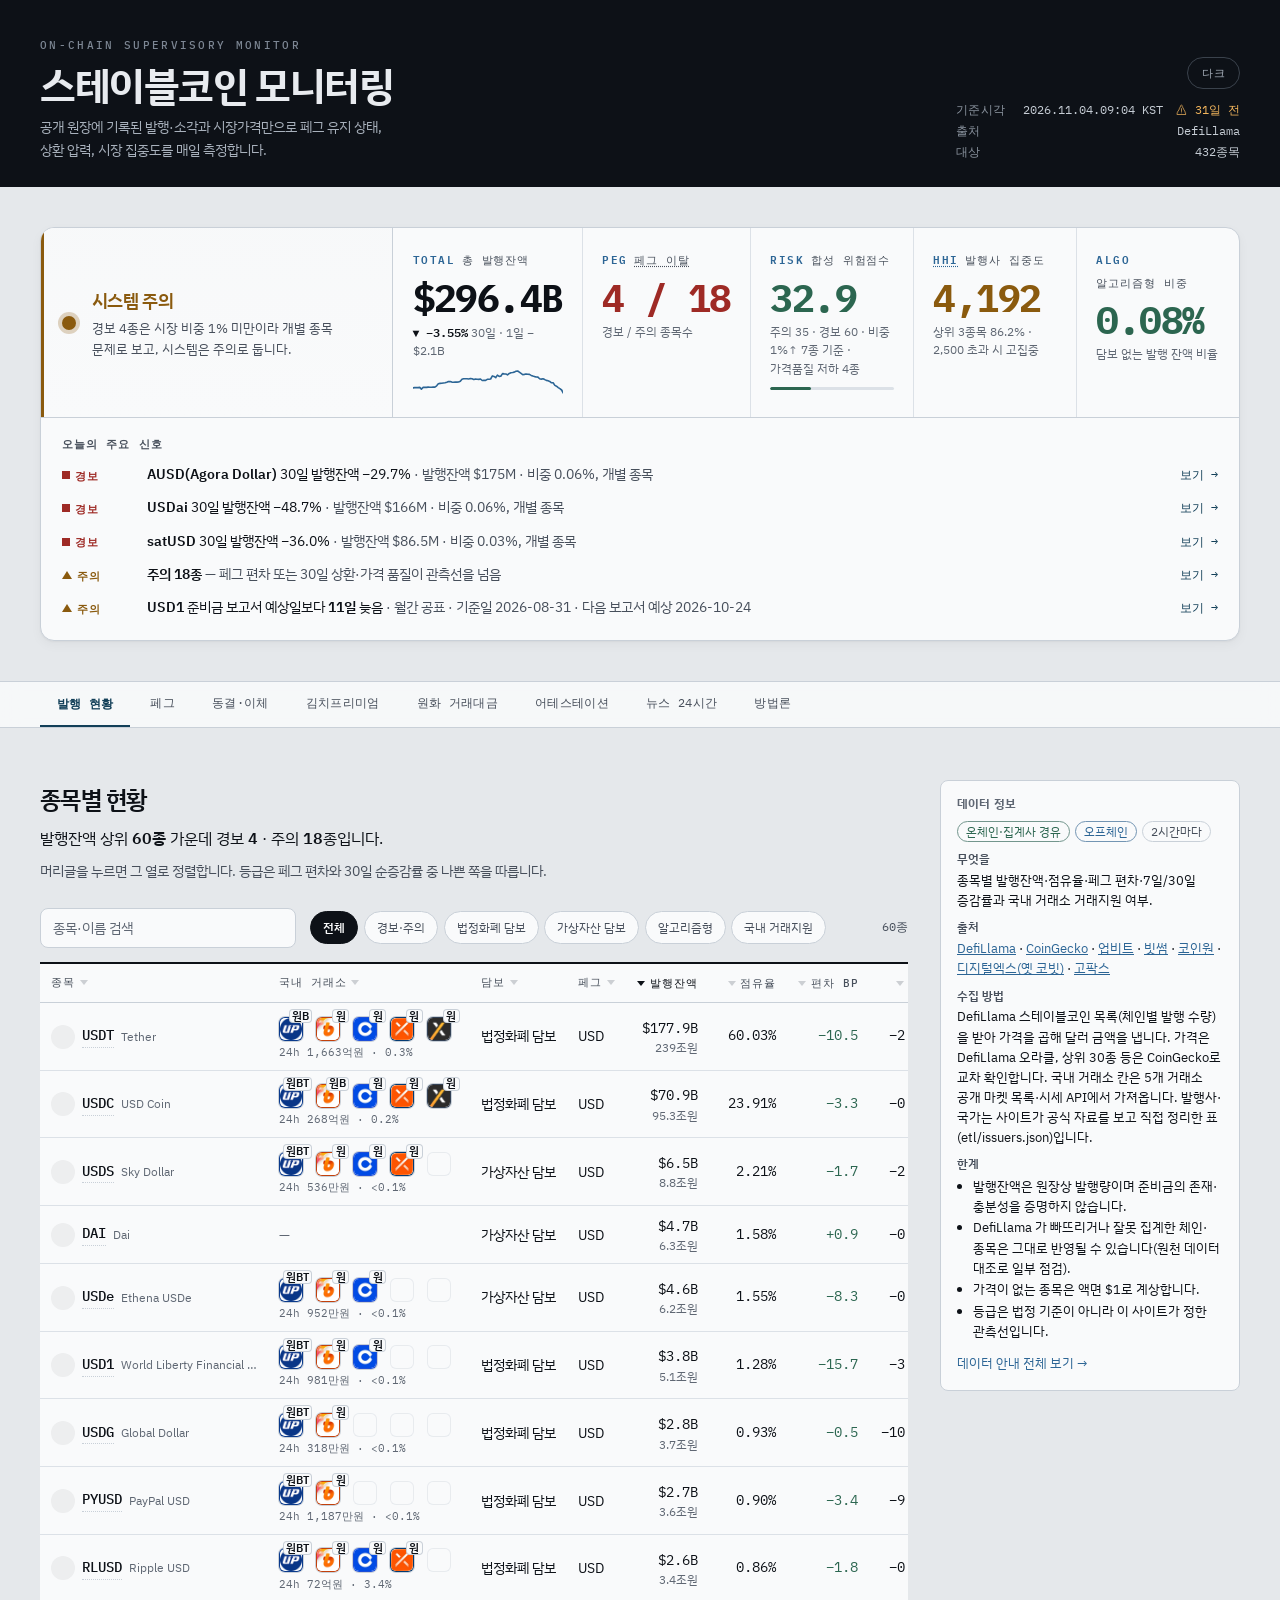
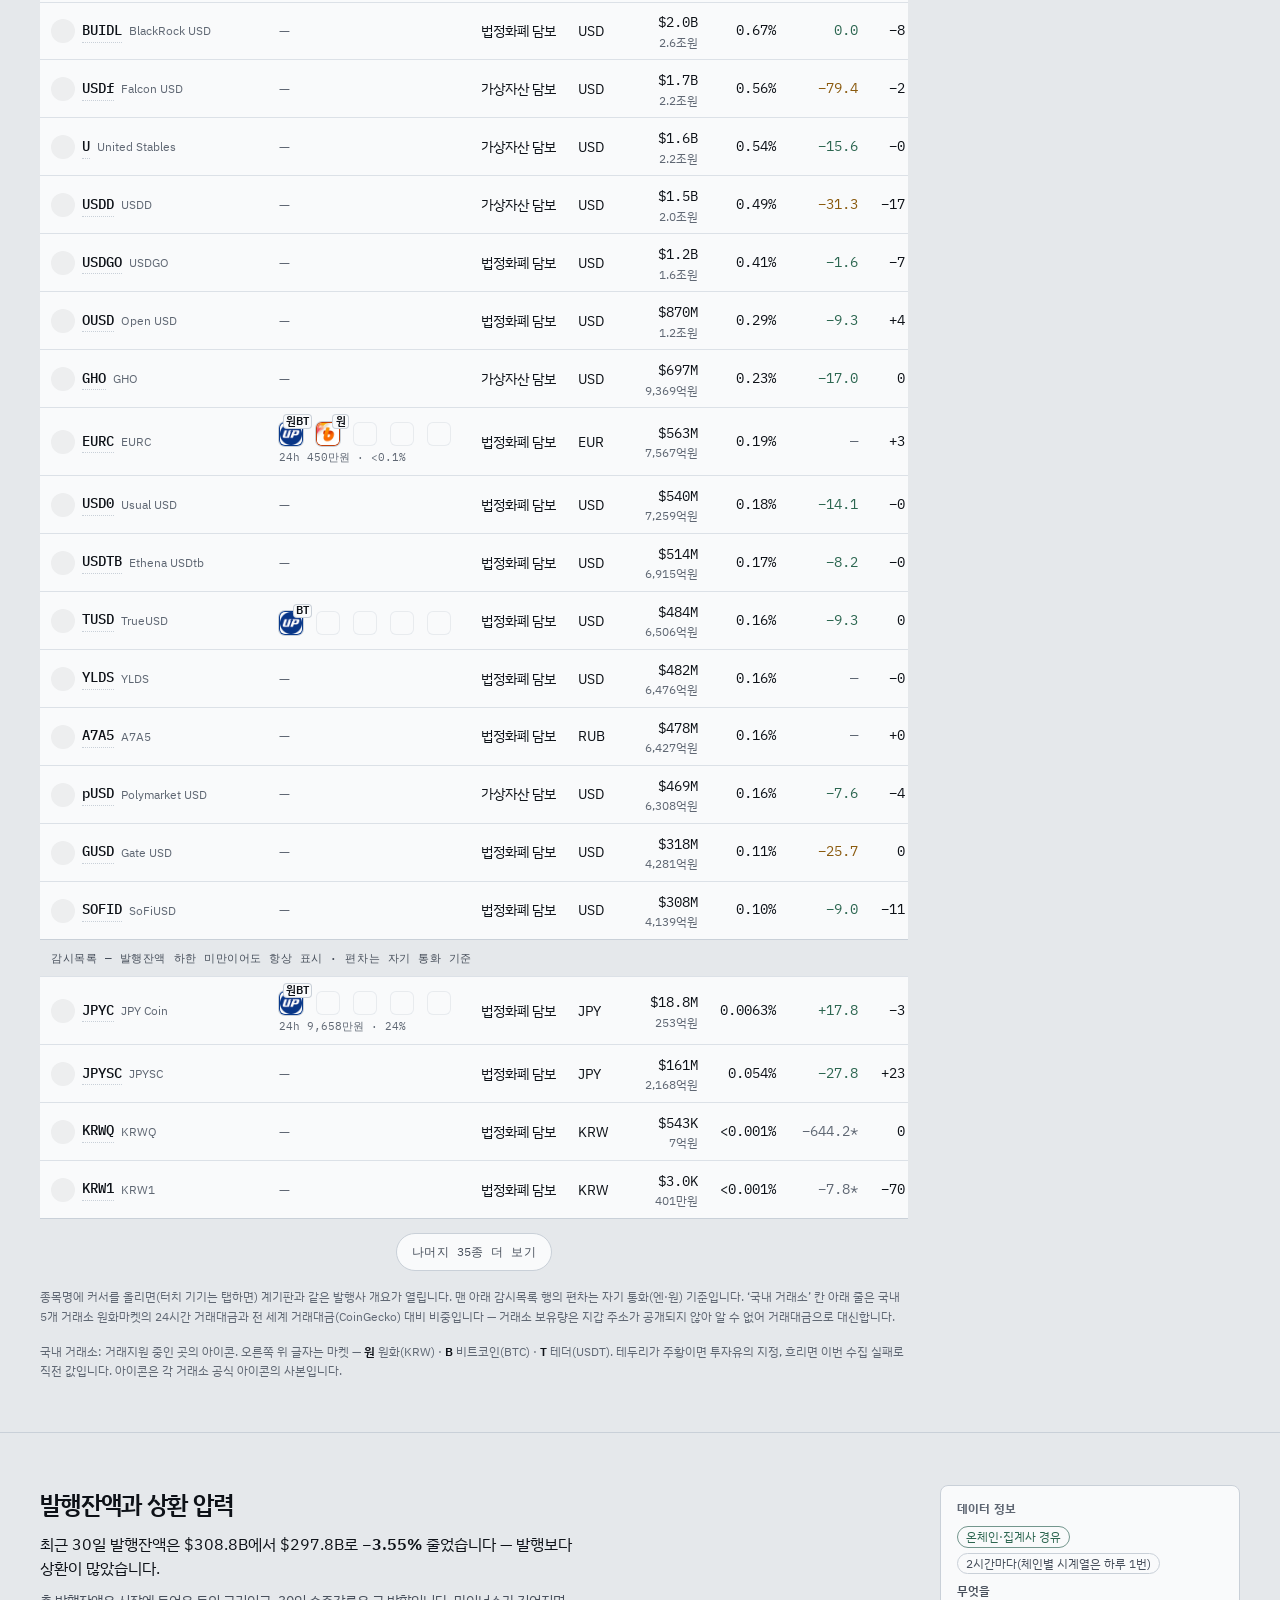
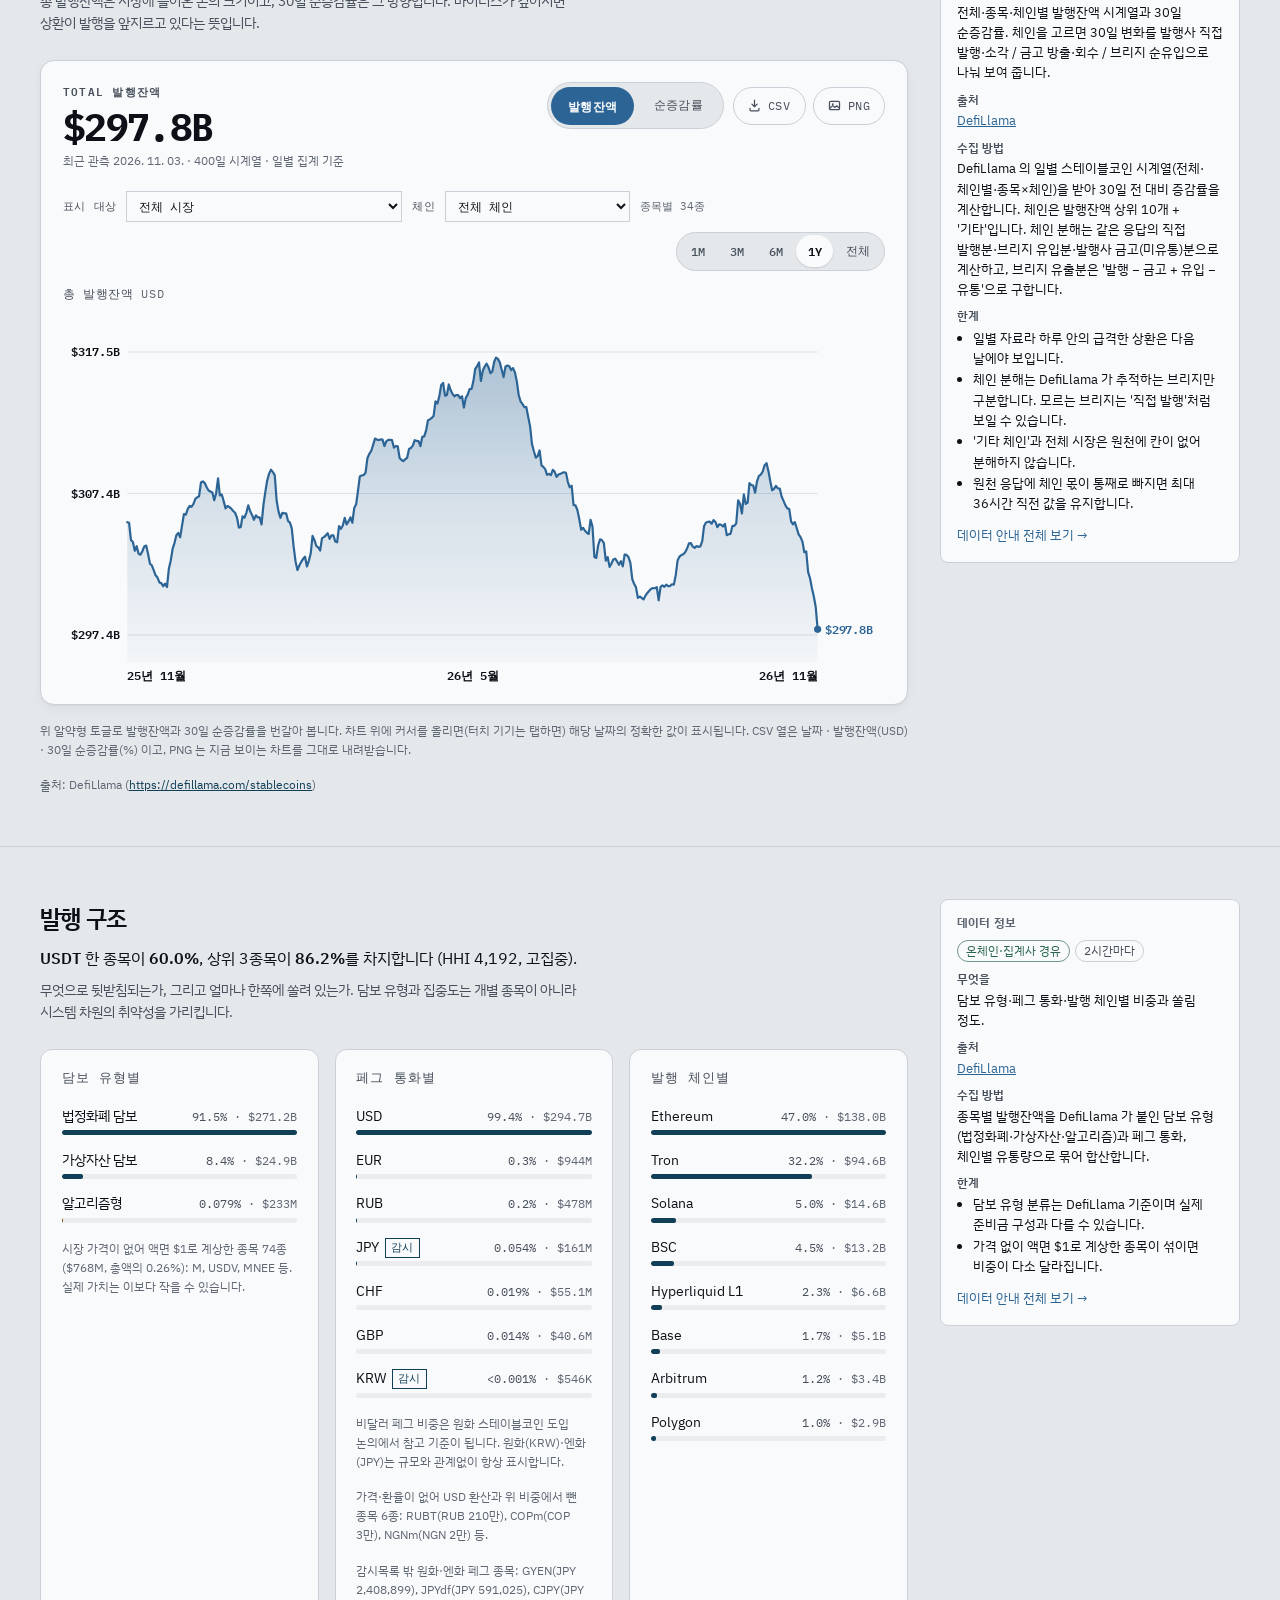
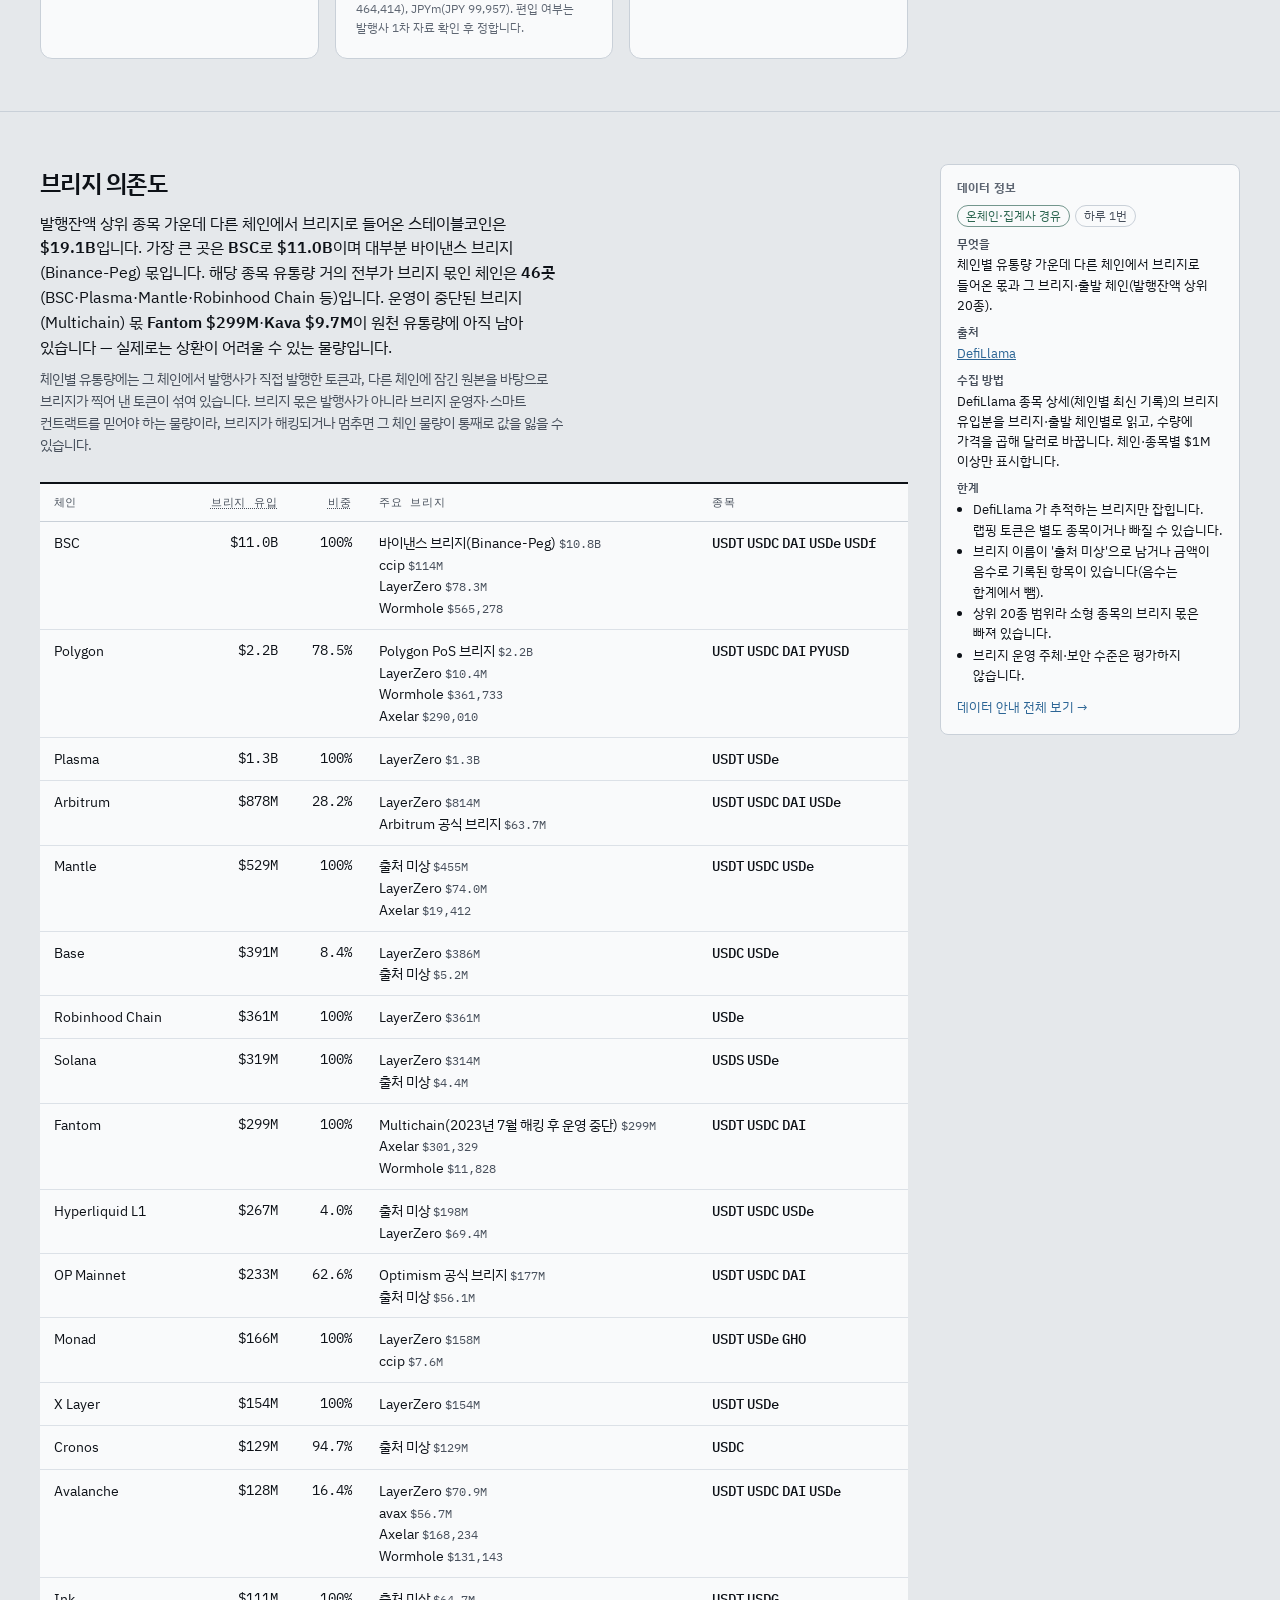
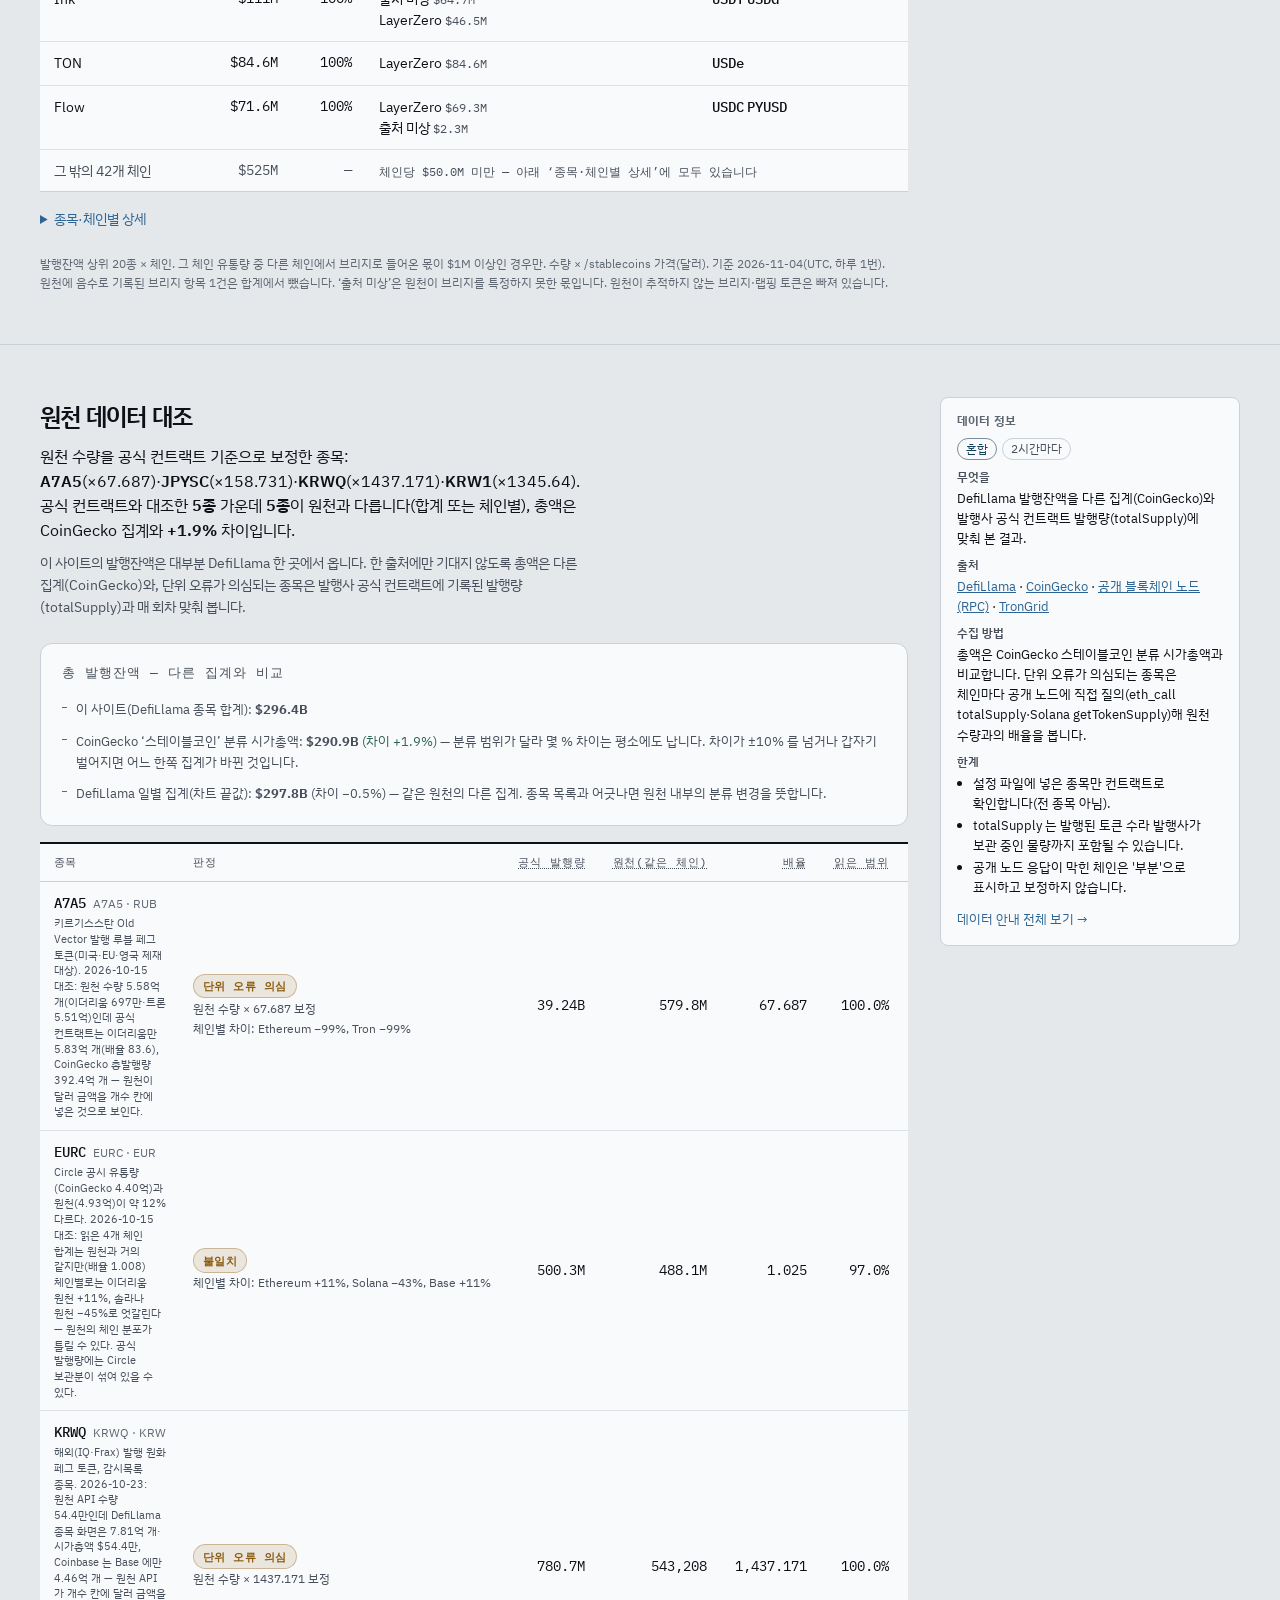
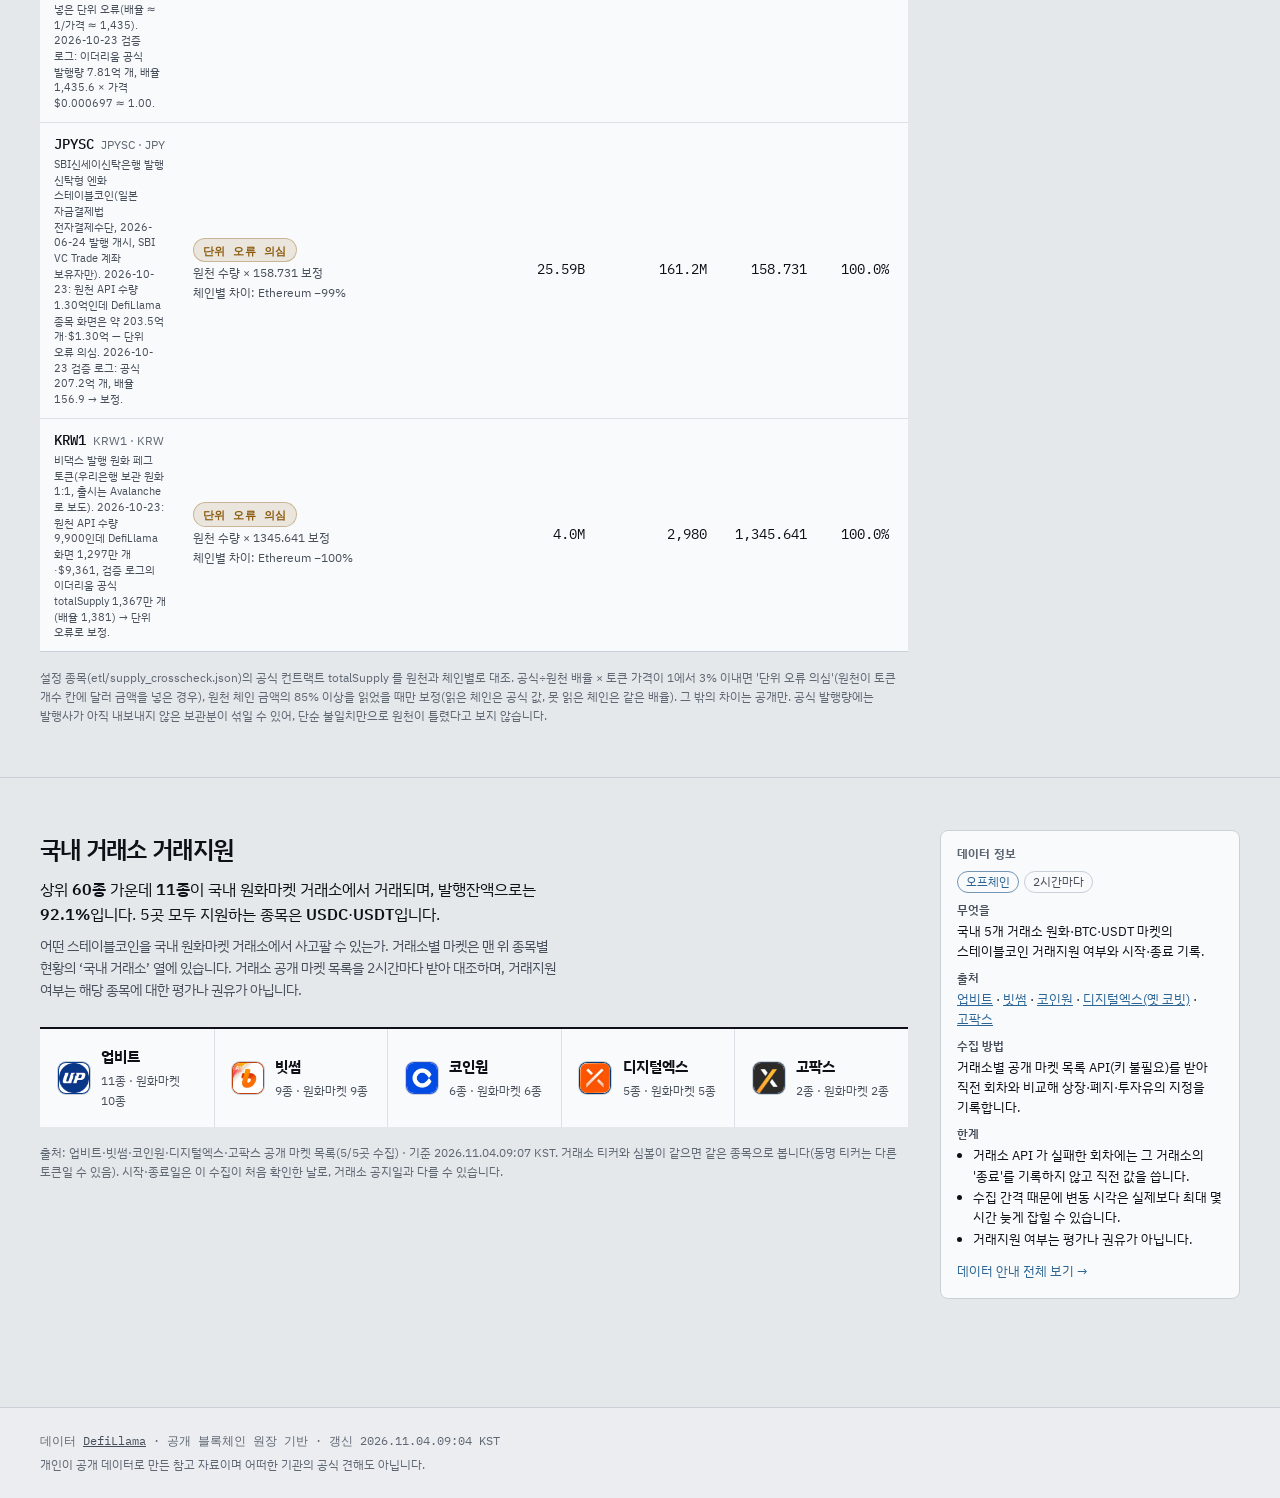
==== commit cce5a8e6: "갱신 2026-11-04T00:11Z" ====
--- a/index.html
+++ b/index.html
@@ -390,6 +390,31 @@
     <div class="fig"><p class="fig-k">소각 규모</p><p class="fig-v" id="fz-amount">—</p><p class="fig-s">토큰 단위 합계</p></div>
   </div>
 
+  <div class="panel fz-bal-panel" id="fz-bal-wrap" hidden>
+    <h3>아직 묶여 있는 금액</h3>
+    <p class="fz-spike-lead" id="fz-bal-lead"></p>
+    <div class="tablewrap tw-inner">
+      <table id="fz-bal">
+        <thead><tr>
+          <th scope="col">종목</th><th scope="col" class="num">현재 잔액</th><th scope="col" class="num" id="fz-bal-recent-h">최근 7일 동결분</th>
+          <th scope="col" class="num">동결 중인 주소</th><th scope="col" class="num">잔액 확인</th>
+        </tr></thead>
+        <tbody></tbody>
+      </table>
+    </div>
+    <h4 class="fz-bal-sub">잔액이 큰 동결 주소</h4>
+    <div class="tablewrap tw-inner">
+      <table id="fz-bal-top">
+        <thead><tr>
+          <th scope="col">동결일</th><th scope="col">종목</th><th scope="col" class="num">현재 잔액</th>
+          <th scope="col">체인</th><th scope="col">주소</th>
+        </tr></thead>
+        <tbody></tbody>
+      </table>
+    </div>
+    <p class="foot" id="fz-bal-rule">동결 이벤트에는 금액이 없어서, 동결된 주소의 지금 잔액(balanceOf)을 직접 읽어 ‘묶여 있는 금액’을 어림합니다. 동결된 주소는 토큰을 내보낼 수 없으므로 이 잔액이 묶인 금액에 가깝습니다. 다만 동결 <strong>당시</strong> 금액이 아니라 <strong>지금</strong> 잔액입니다 — 테더(USDT) 동결 주소는 입금은 받을 수 있어 늘 수 있고, 발행사가 소각하면 0 이 됩니다(소각은 따로 셉니다). 조회 기간 안에 동결되고 그 뒤 해제·소각되지 않은 주소만 셉니다. 토큰 1개를 1달러로 봅니다.</p>
+  </div>
+
   <div class="ghead fz-head" aria-hidden="true">
     <span>발행사</span><span class="fz-axis" id="fz-axis"></span><span class="gunit">건수</span>
   </div>
@@ -417,7 +442,7 @@
       <table id="fz-spikes">
         <thead><tr>
           <th scope="col">일자</th><th scope="col">종목</th><th scope="col" class="num">건수</th>
-          <th scope="col" class="num">평소 대비</th><th scope="col">체인</th><th scope="col">같은 날</th>
+          <th scope="col" class="num">평소 대비</th><th scope="col" class="num" title="그날 동결돼 아직 묶여 있는 주소의 현재 잔액 합">묶인 잔액</th><th scope="col">체인</th><th scope="col">같은 날</th>
         </tr></thead>
         <tbody></tbody>
       </table>
@@ -432,7 +457,7 @@
         <table id="fz-tbl">
           <thead><tr>
             <th scope="col">일자</th><th scope="col">발행사</th><th scope="col">체인</th><th scope="col">조치</th>
-            <th scope="col">대상 주소</th><th scope="col" class="num">규모</th>
+            <th scope="col">대상 주소</th><th scope="col" class="num" title="소각은 소각액, 동결은 그 주소의 현재 잔액">규모</th>
           </tr></thead>
           <tbody></tbody>
         </table>
@@ -447,7 +472,7 @@
         <li><strong>급증한 날은 뉴스와 같이 보세요.</strong> 아래 ‘집중 조치일’이 대부분 한 사건의 일괄 조치입니다. 여러 발행사가 같은 날 몰렸다면 공동 대응일 수 있습니다.</li>
         <li><strong>해제 비율은 절차의 흔적입니다.</strong> 동결 뒤 풀린 비율로, 오인 동결 정정·조사 종결·합의 같은 사후 절차가 작동하는지 간접적으로 보여 줍니다. 건수가 적은 줄은 비율을 해석하지 않습니다.</li>
         <li><strong>규제 관점.</strong> 미국 GENIUS Act 처럼 발행사에 적법한 명령에 따른 동결·압수 능력을 요구하는 흐름이 있습니다. 이 기록은 그 권한이 실제로 얼마나·어떻게 쓰이는지 보여 줍니다.</li>
-        <li><strong>한계.</strong> 동결은 발행사가 단독으로 실행하며 사법 판단이 먼저 있었는지는 온체인에서 알 수 없습니다. 동결 금액은 기록되지 않고(소각만 금액 있음), 이 사이트는 발행사가 등재한 주소를 집계할 뿐 특정인을 추적하지 않습니다.</li>
+        <li><strong>한계.</strong> 동결은 발행사가 단독으로 실행하며 사법 판단이 먼저 있었는지는 온체인에서 알 수 없습니다. 동결 이벤트에는 금액이 없어 위 ‘아직 묶여 있는 금액’은 동결 주소의 현재 잔액으로 어림한 값입니다(동결 당시 금액과 다를 수 있음). 이 사이트는 발행사가 등재한 주소를 집계할 뿐 특정인을 추적하지 않습니다.</li>
       </ul>
       <p class="foot" id="fz-notes"></p>
     </div>
--- a/style.css
+++ b/style.css
@@ -1225,6 +1225,10 @@
 
 /* 동결 — 집중 조치일 */
 .fz-spike-panel{margin-top:1.2rem}
+/* 동결 — 아직 묶여 있는 금액(동결 주소 현재 잔액) */
+.fz-bal-panel{margin:0 0 1.6rem}
+.fz-bal-sub{font-size:.86rem;font-weight:600;margin:1rem 0 .3rem}
+.fz-bal-v{font-weight:600}
 .fz-spike-lead{color:var(--mid);font-size:.86rem;margin:.2rem 0 .8rem;max-width:62rem}
 .fz-tick.spike{width:5px;height:22px;opacity:1}
 .fz-guide li{margin-bottom:.55rem}
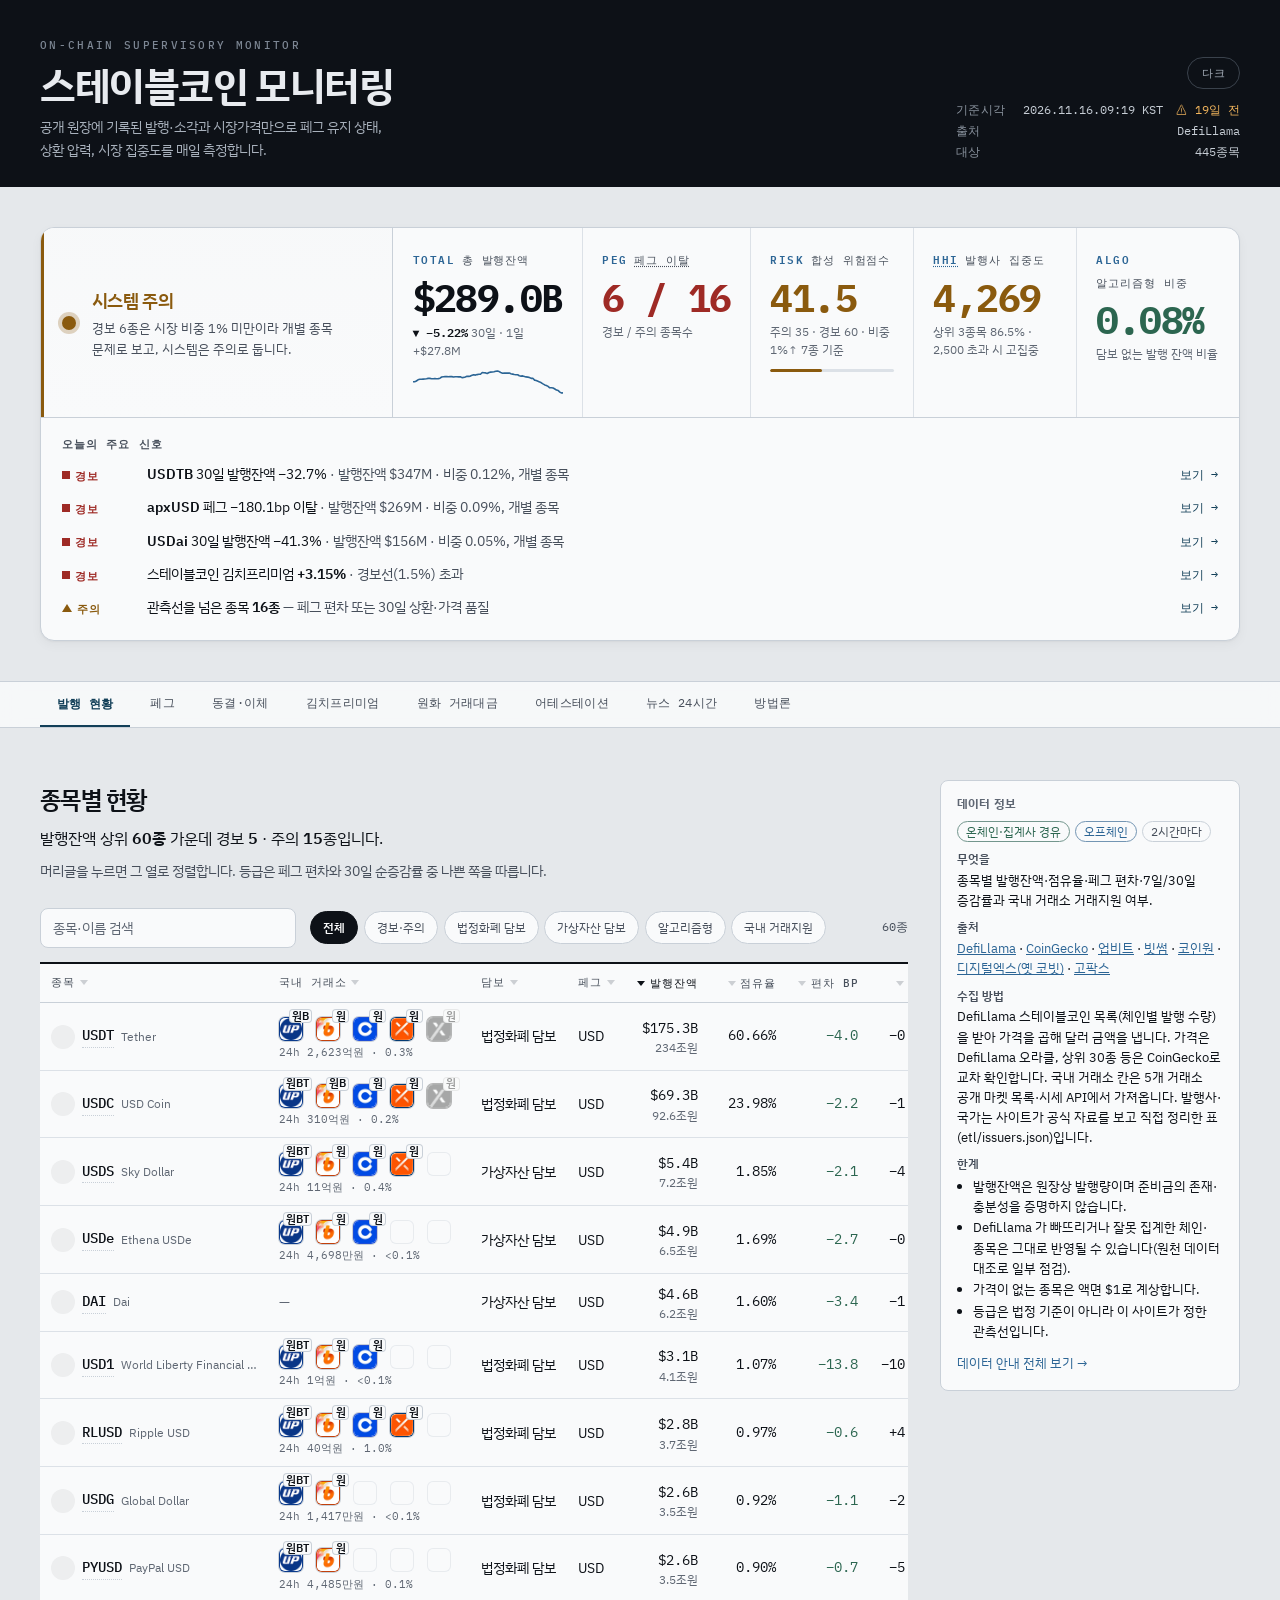
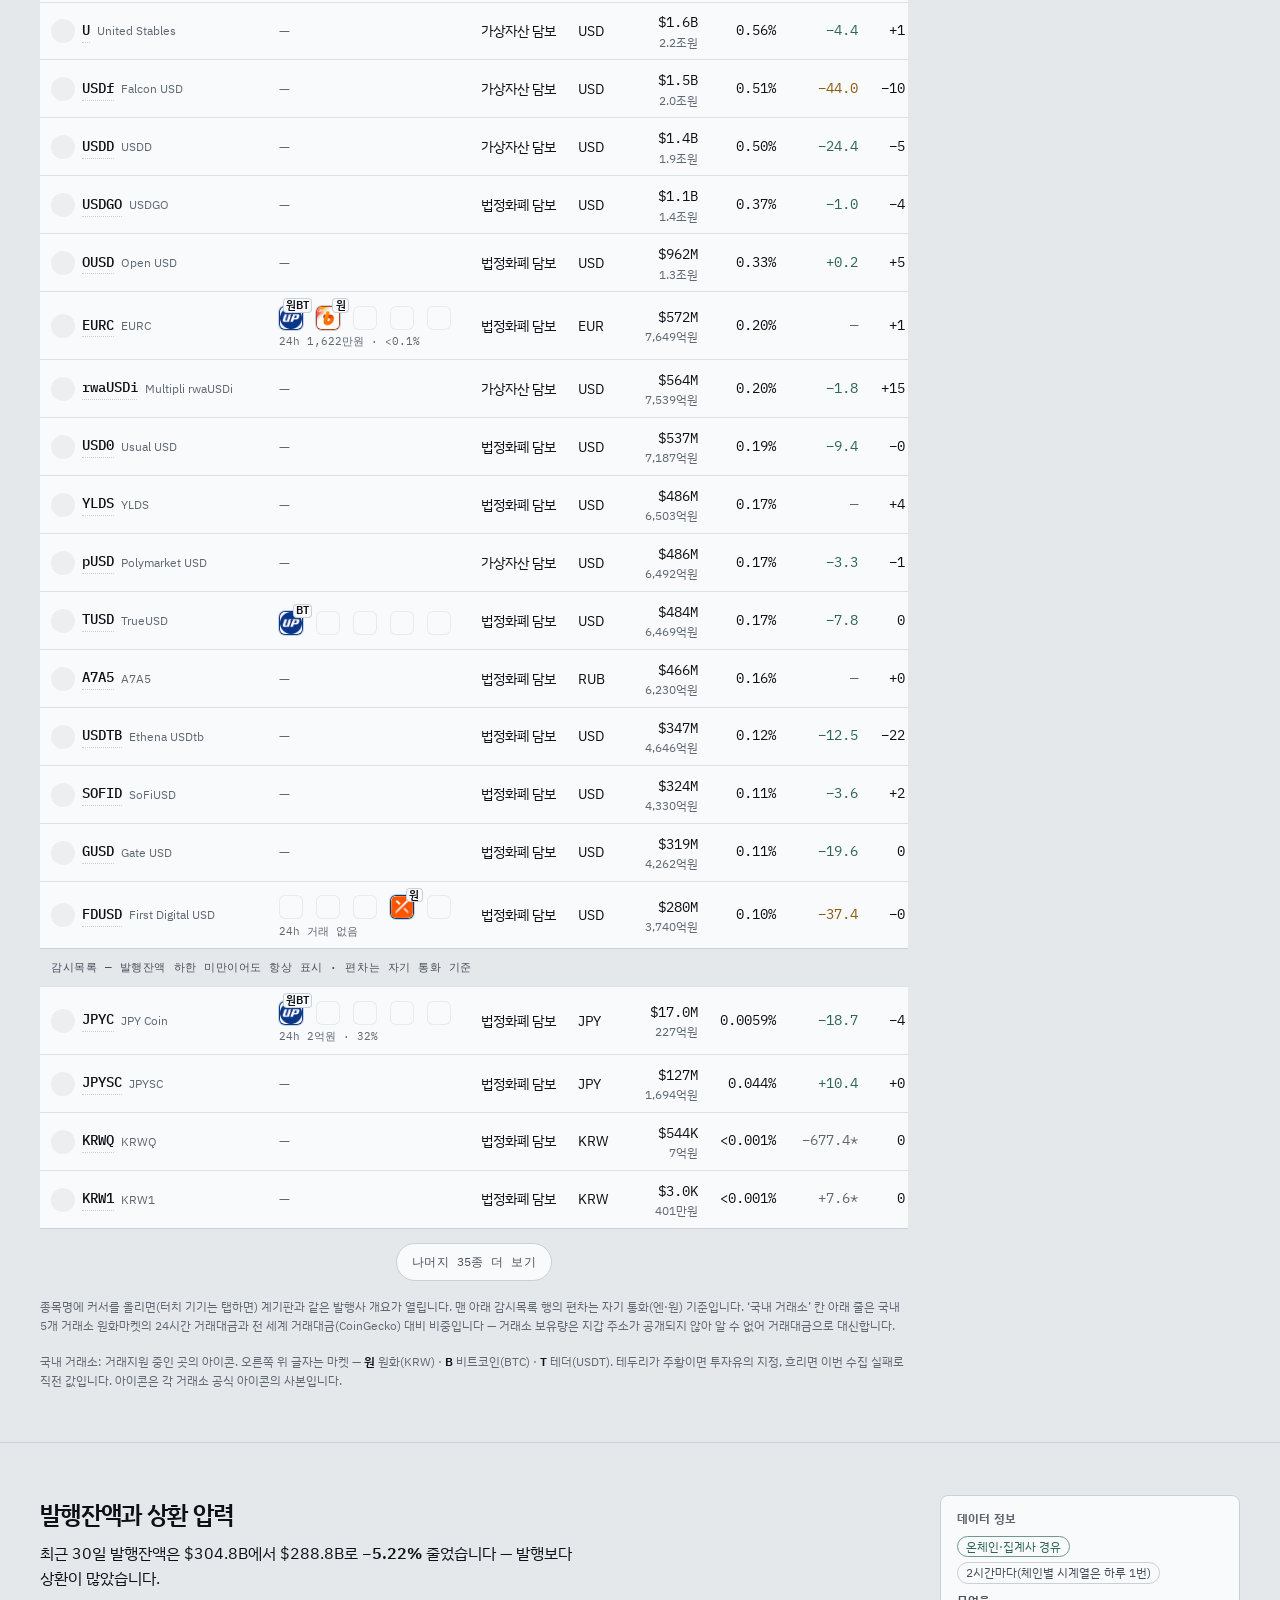
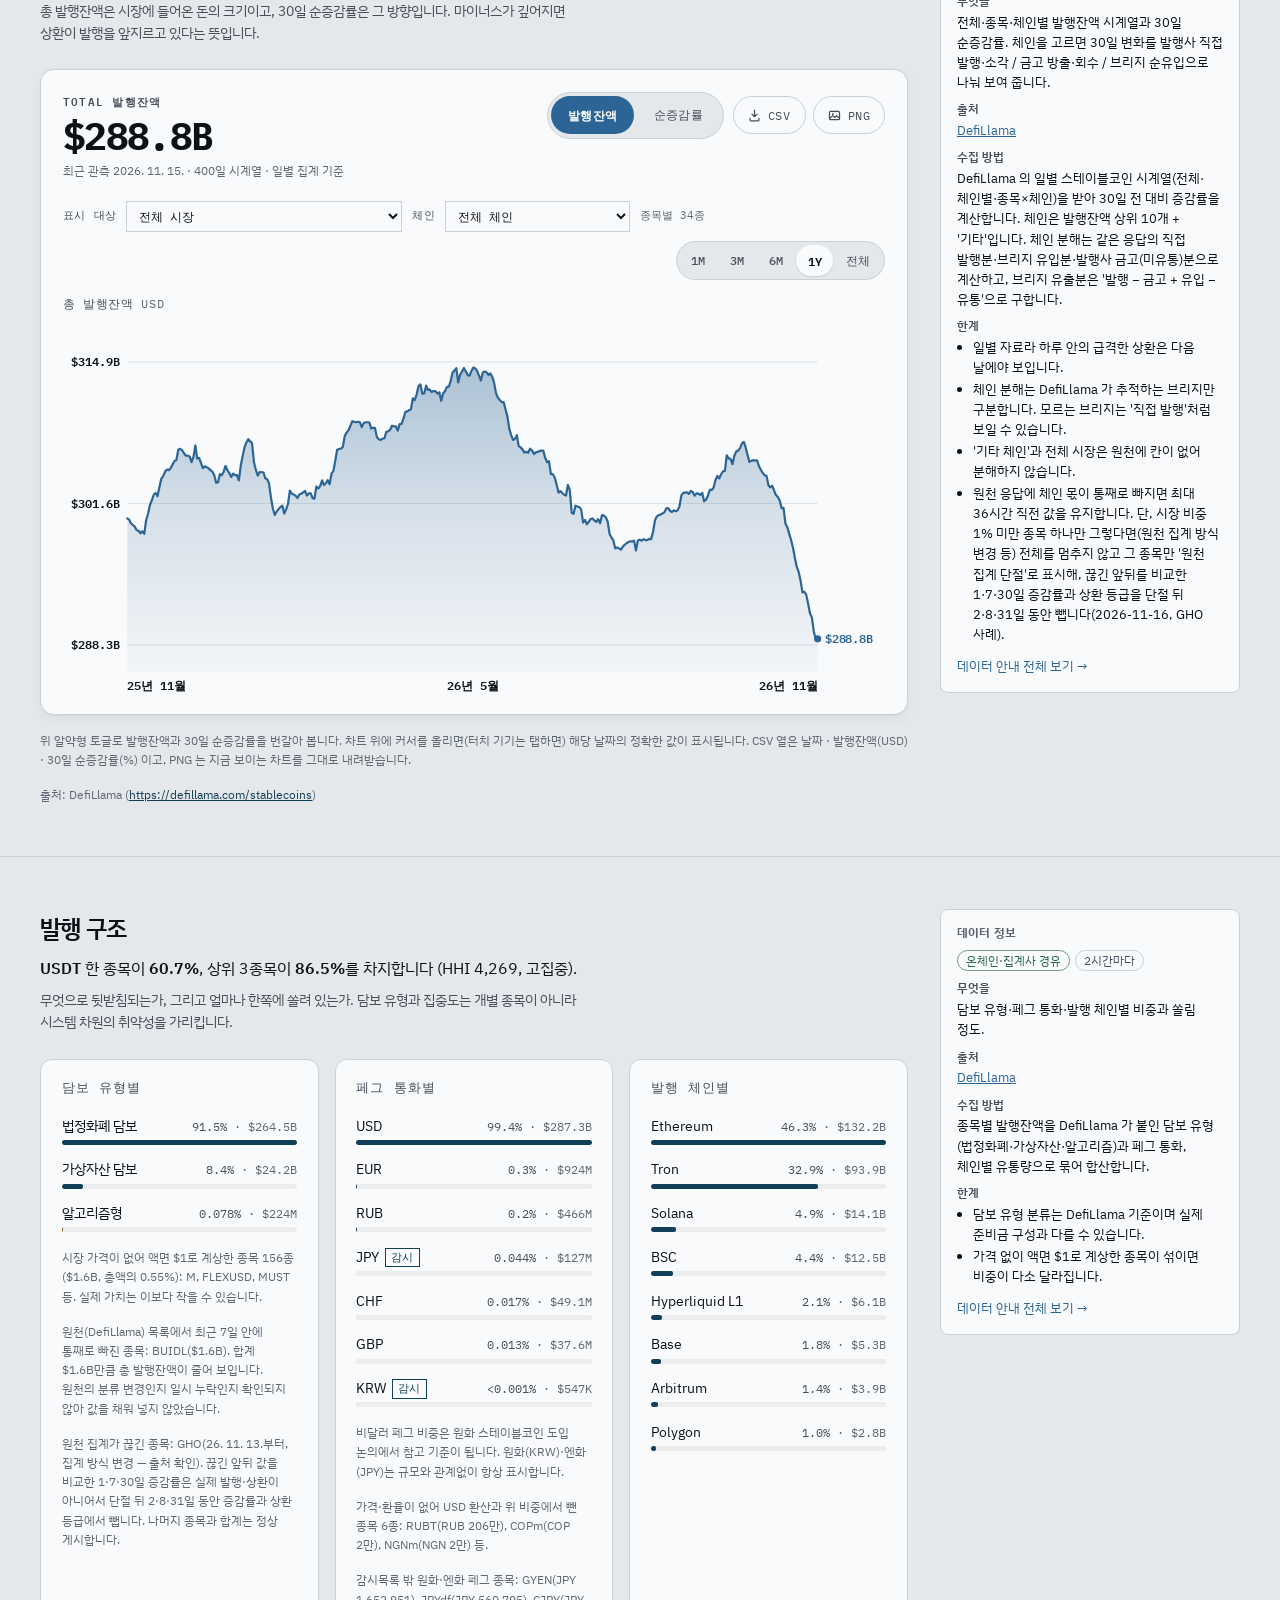
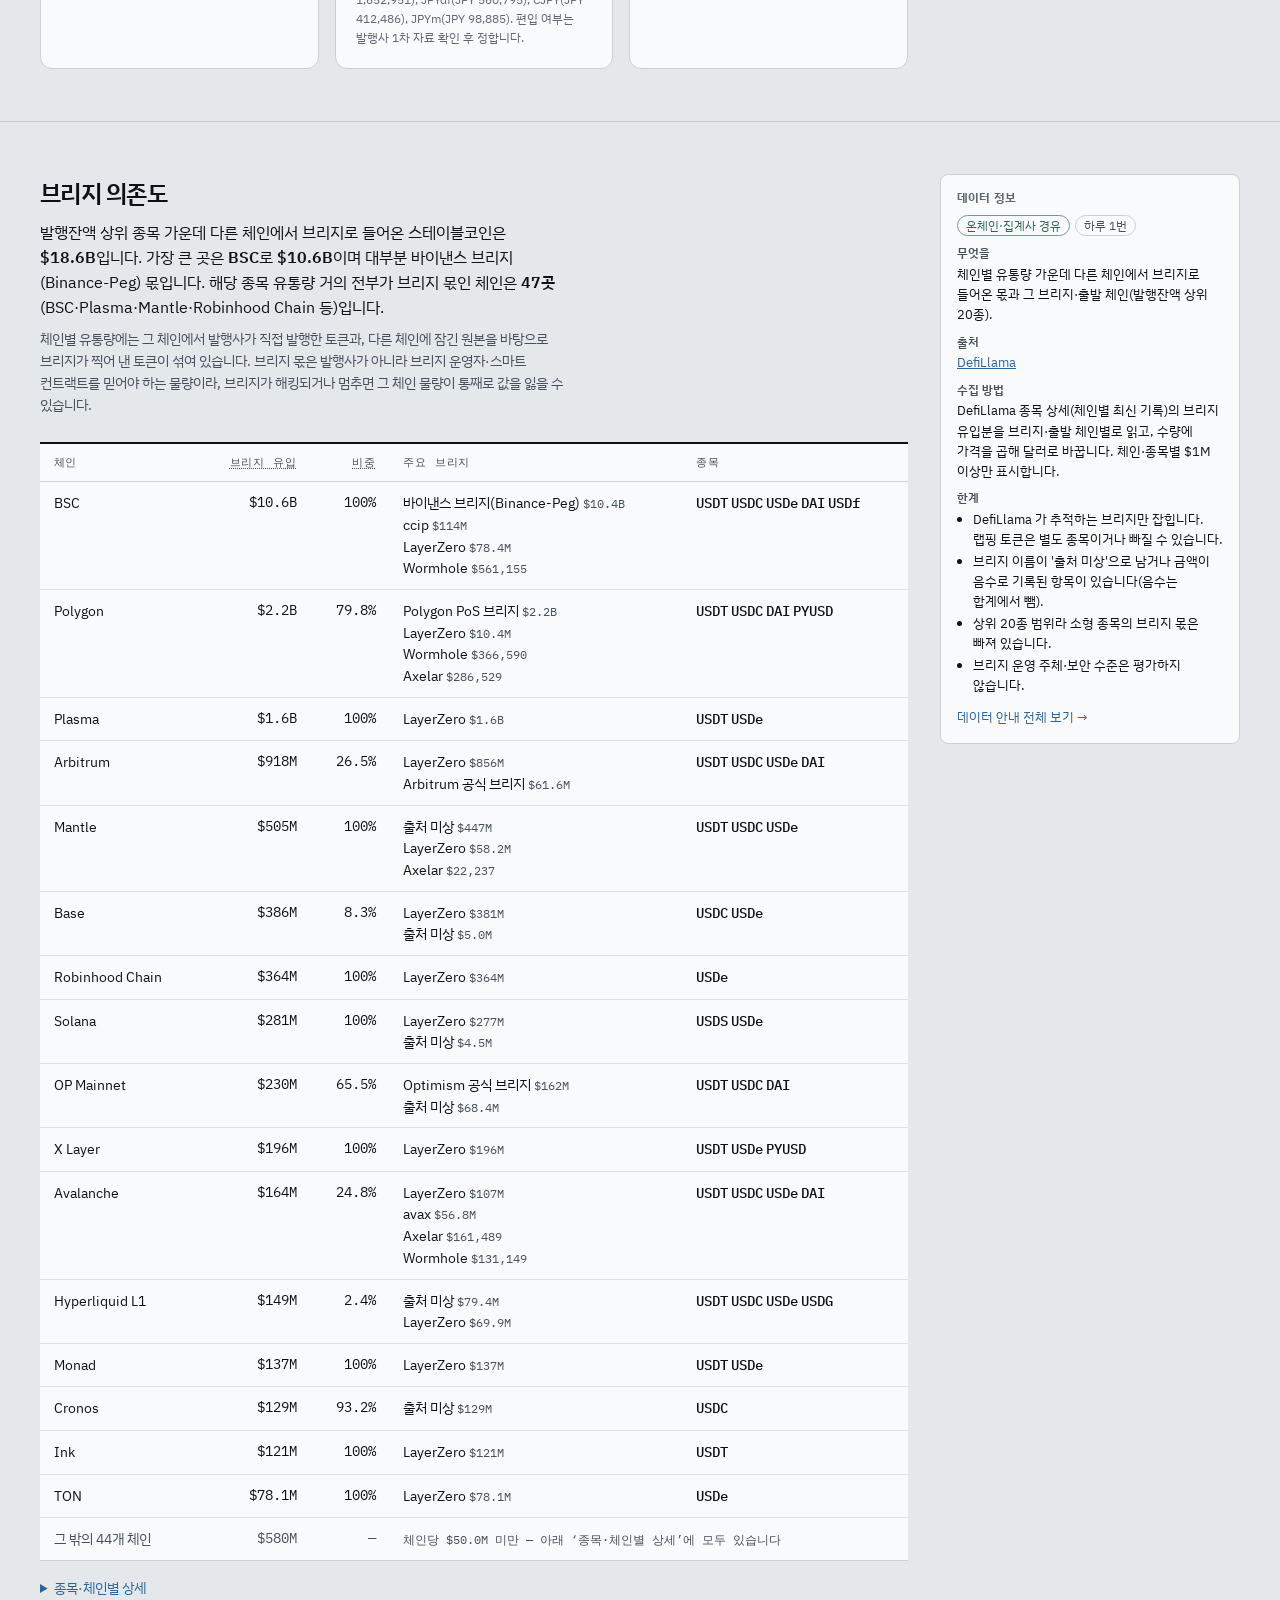
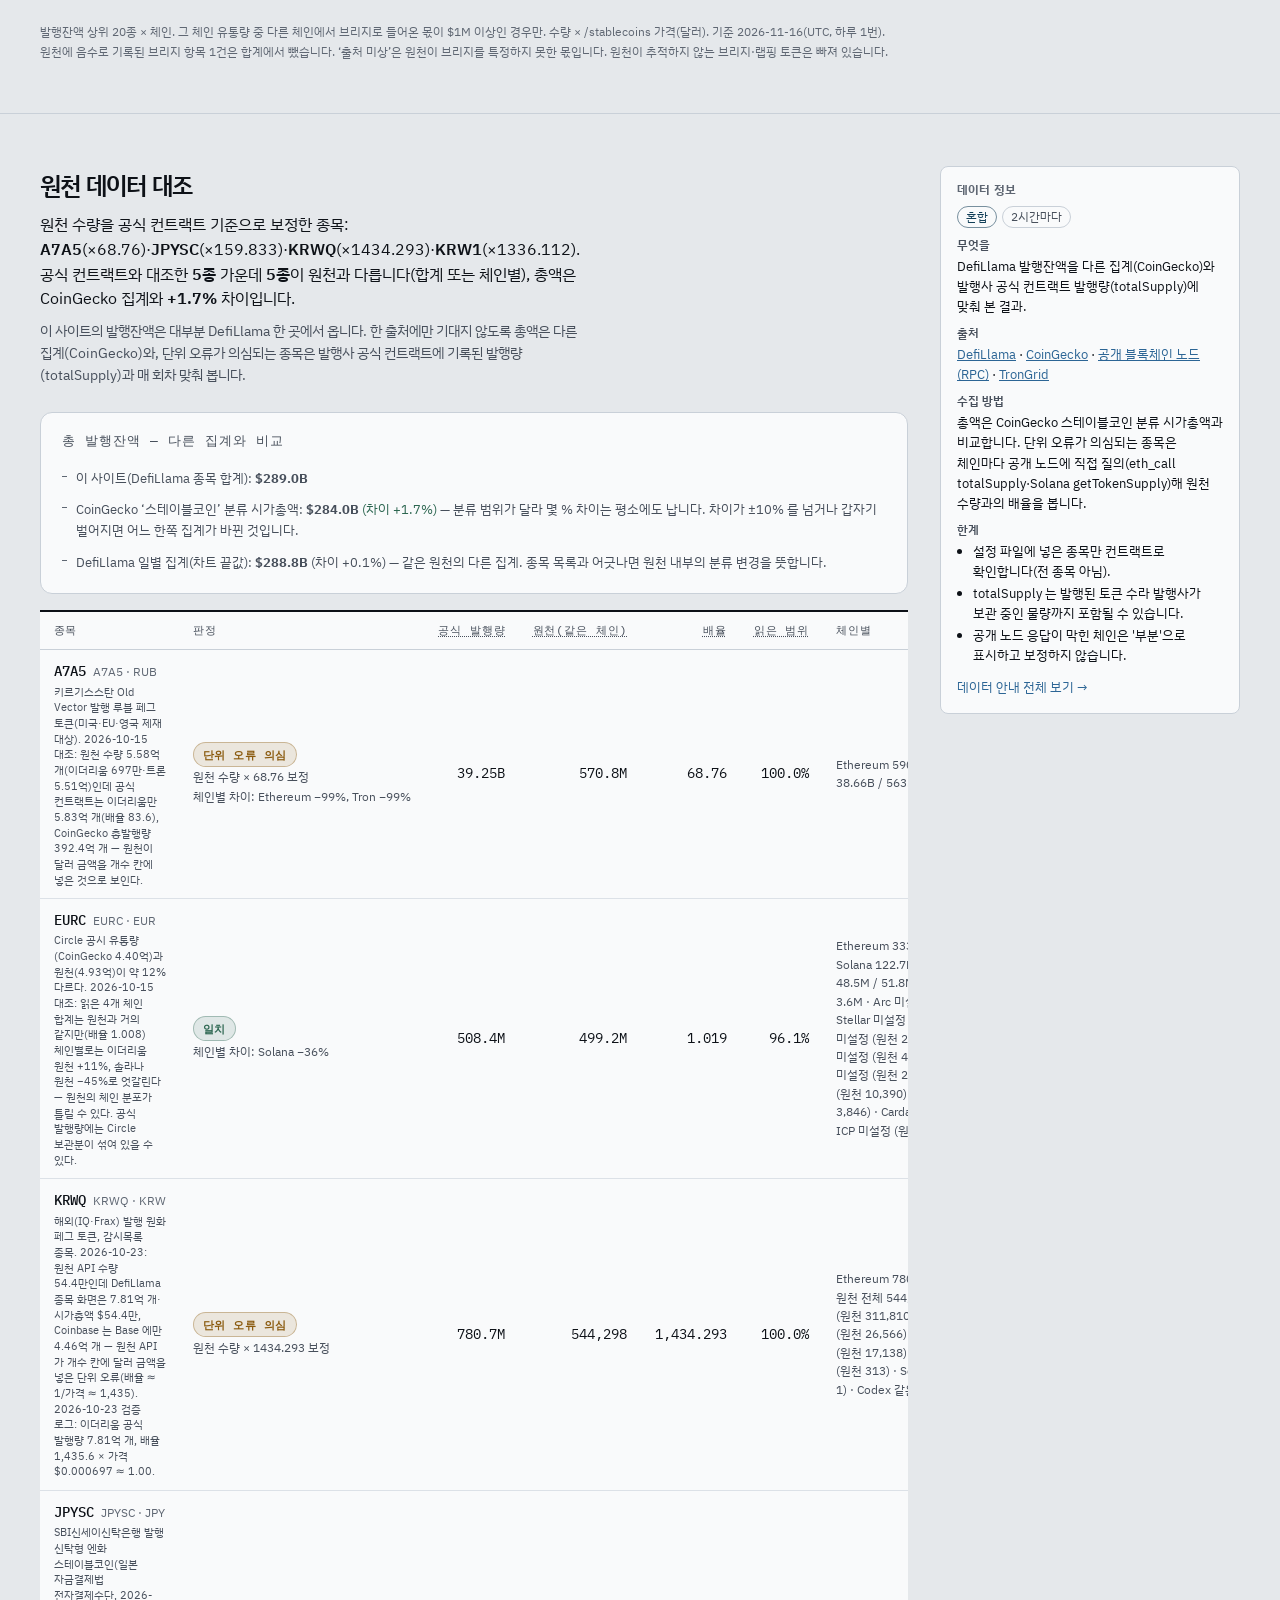
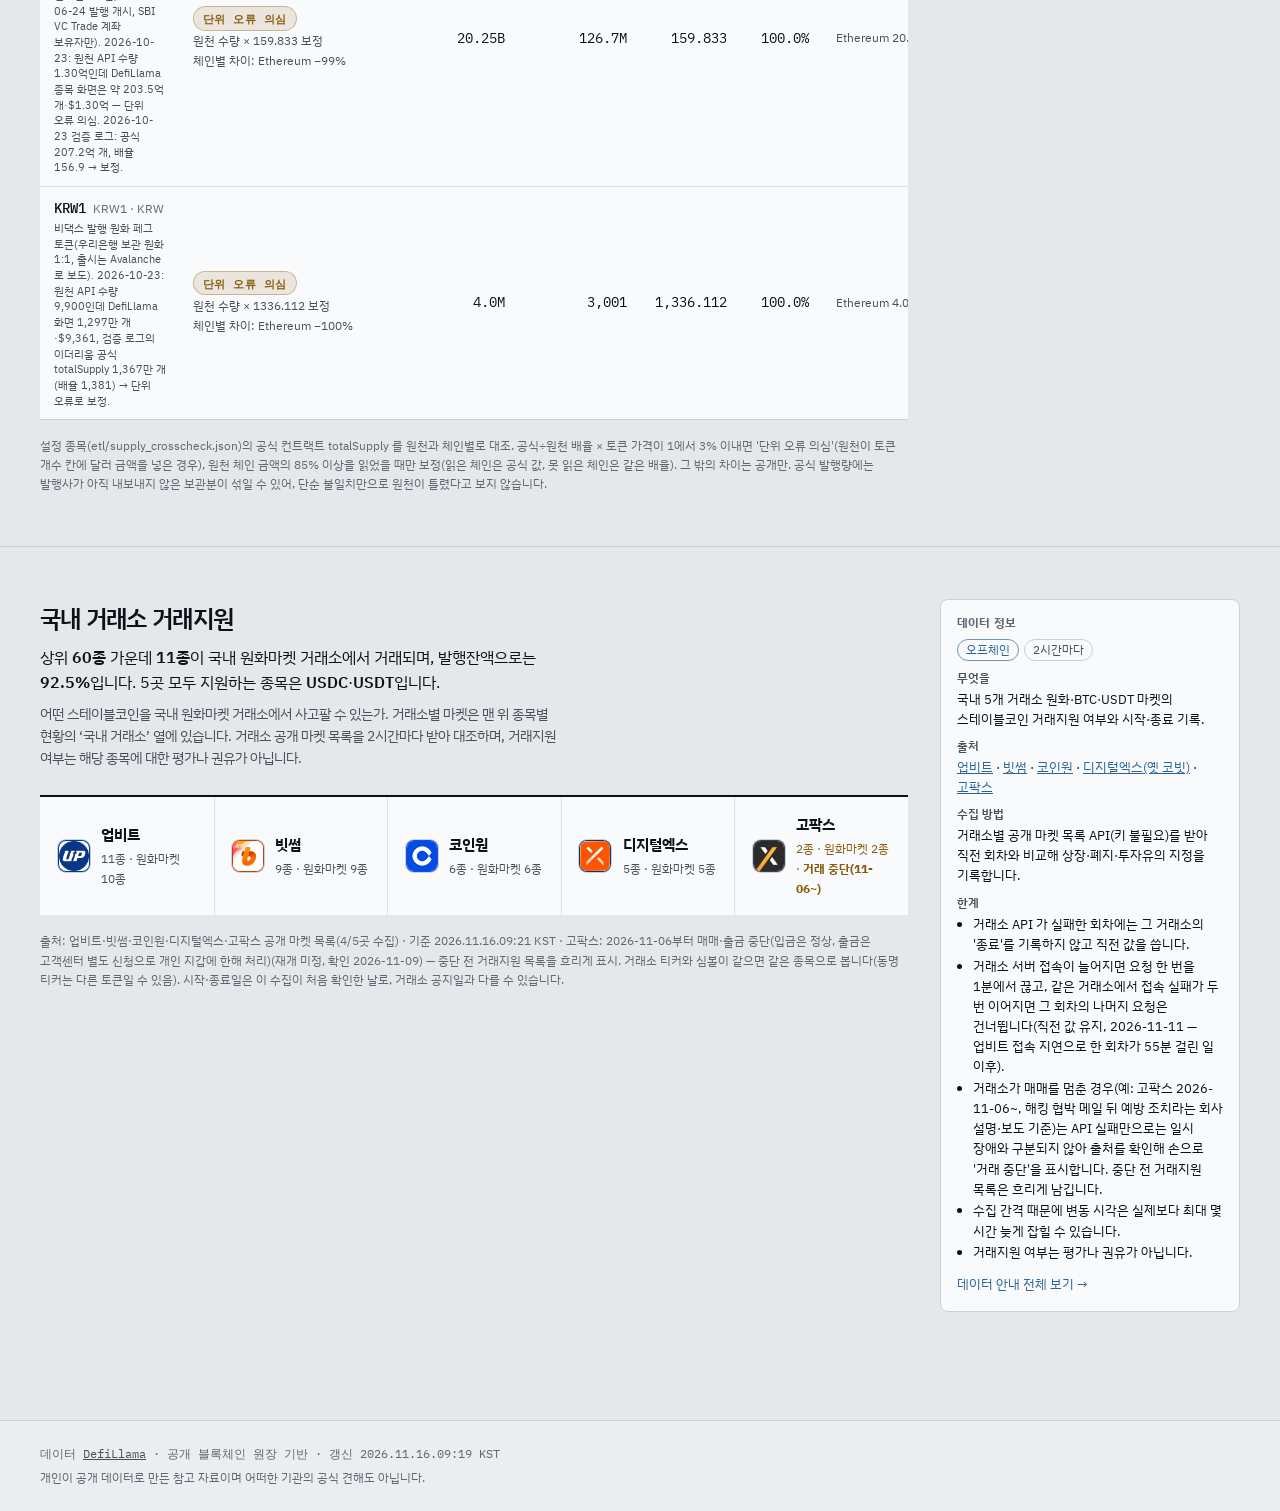
==== commit c722e81e: "갱신 2026-11-16T00:25Z" ====
--- a/index.html
+++ b/index.html
@@ -219,6 +219,7 @@
       <div id="mech-bars" class="bars"></div>
       <p class="foot" id="mech-facevalued" hidden></p>
       <p class="foot" id="mech-dropped" hidden></p>
+      <p class="foot" id="mech-breaks" hidden></p>
     </div>
     <div class="panel">
       <h3>페그 통화별</h3>
--- a/style.css
+++ b/style.css
@@ -1154,6 +1154,7 @@
 .ex--warn{box-shadow:0 0 0 2px var(--watch)}
 .ex--warn .ex-mk{color:var(--watch);box-shadow:0 0 0 1px var(--watch)}
 .ex--stale{opacity:.45}
+.ex--halt{opacity:.4;box-shadow:0 0 0 1px var(--mid);filter:grayscale(1)}
 .ex--lg{width:32px;height:32px;border-radius:8px}
 .ex--lg .ex-mono{border-radius:8px;font-size:.9rem}
 .ex--lg .ex-img{width:30px;height:30px;border-radius:7px}
